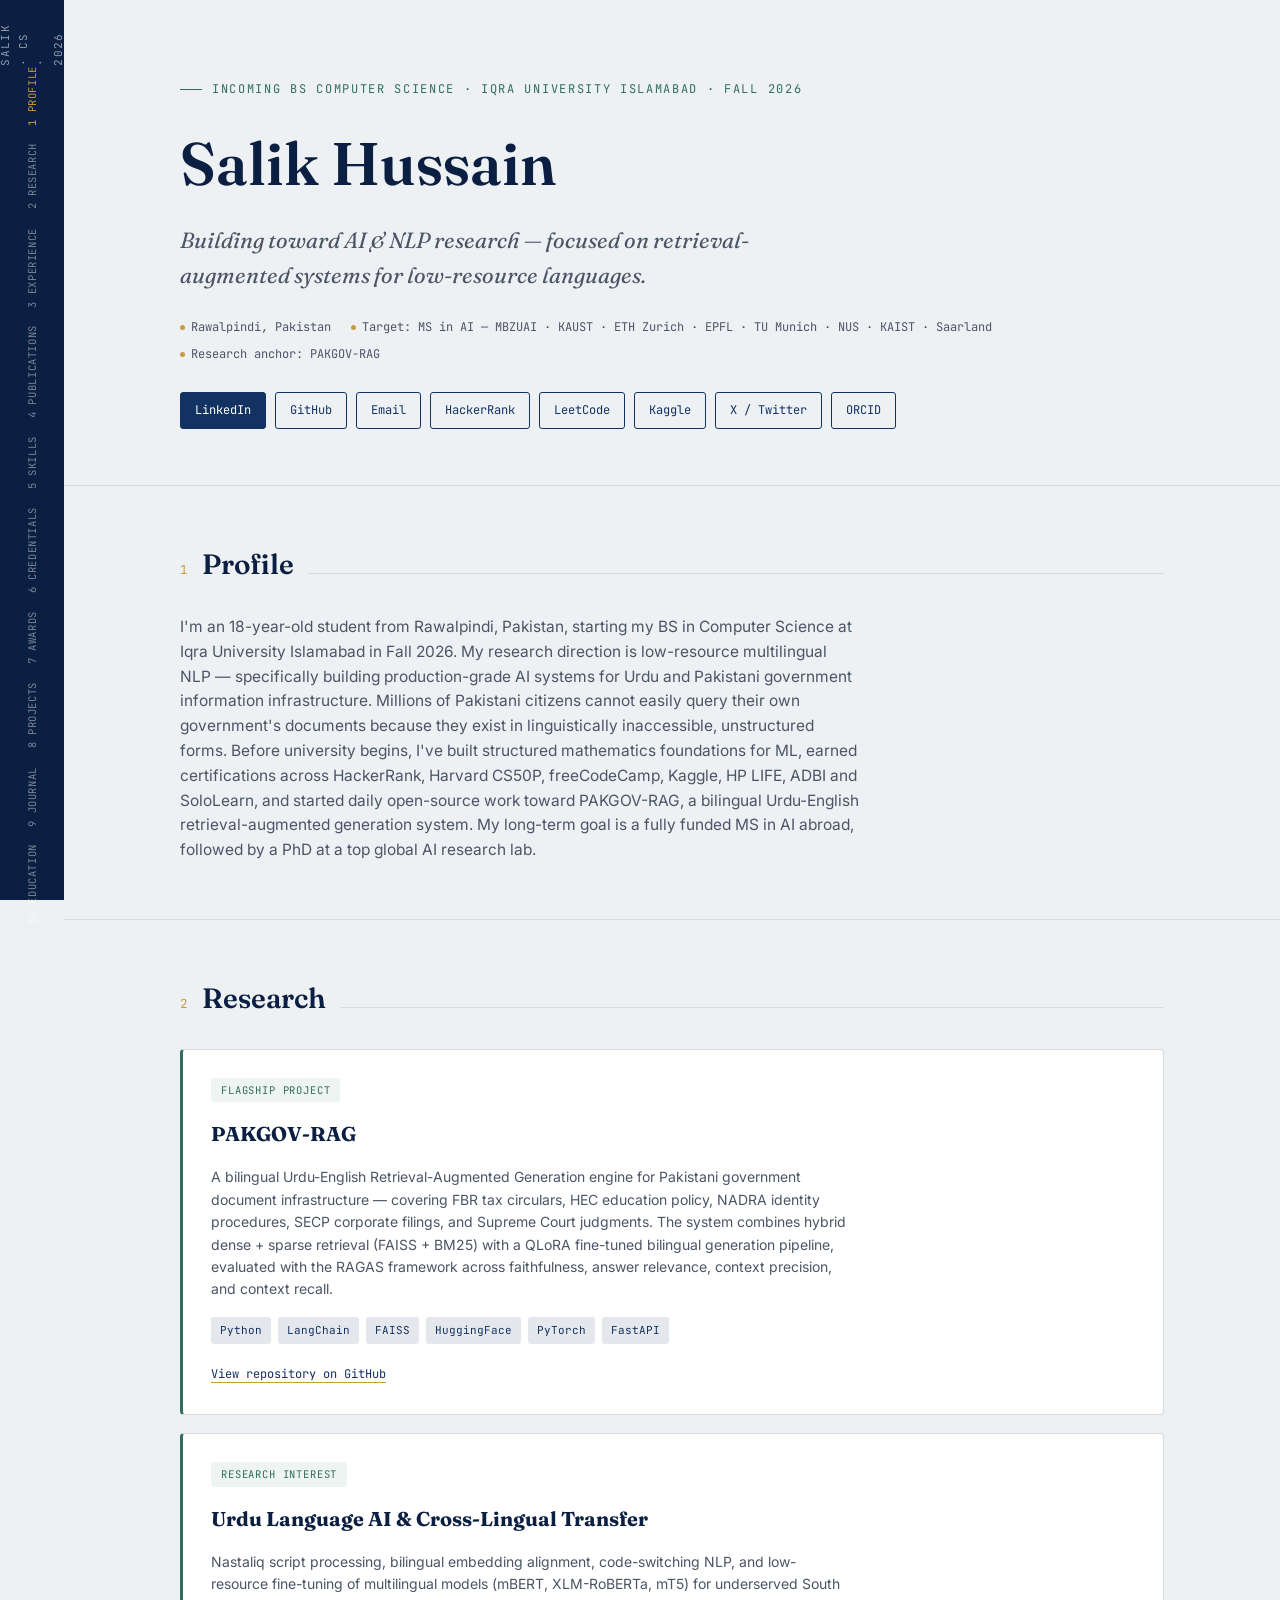
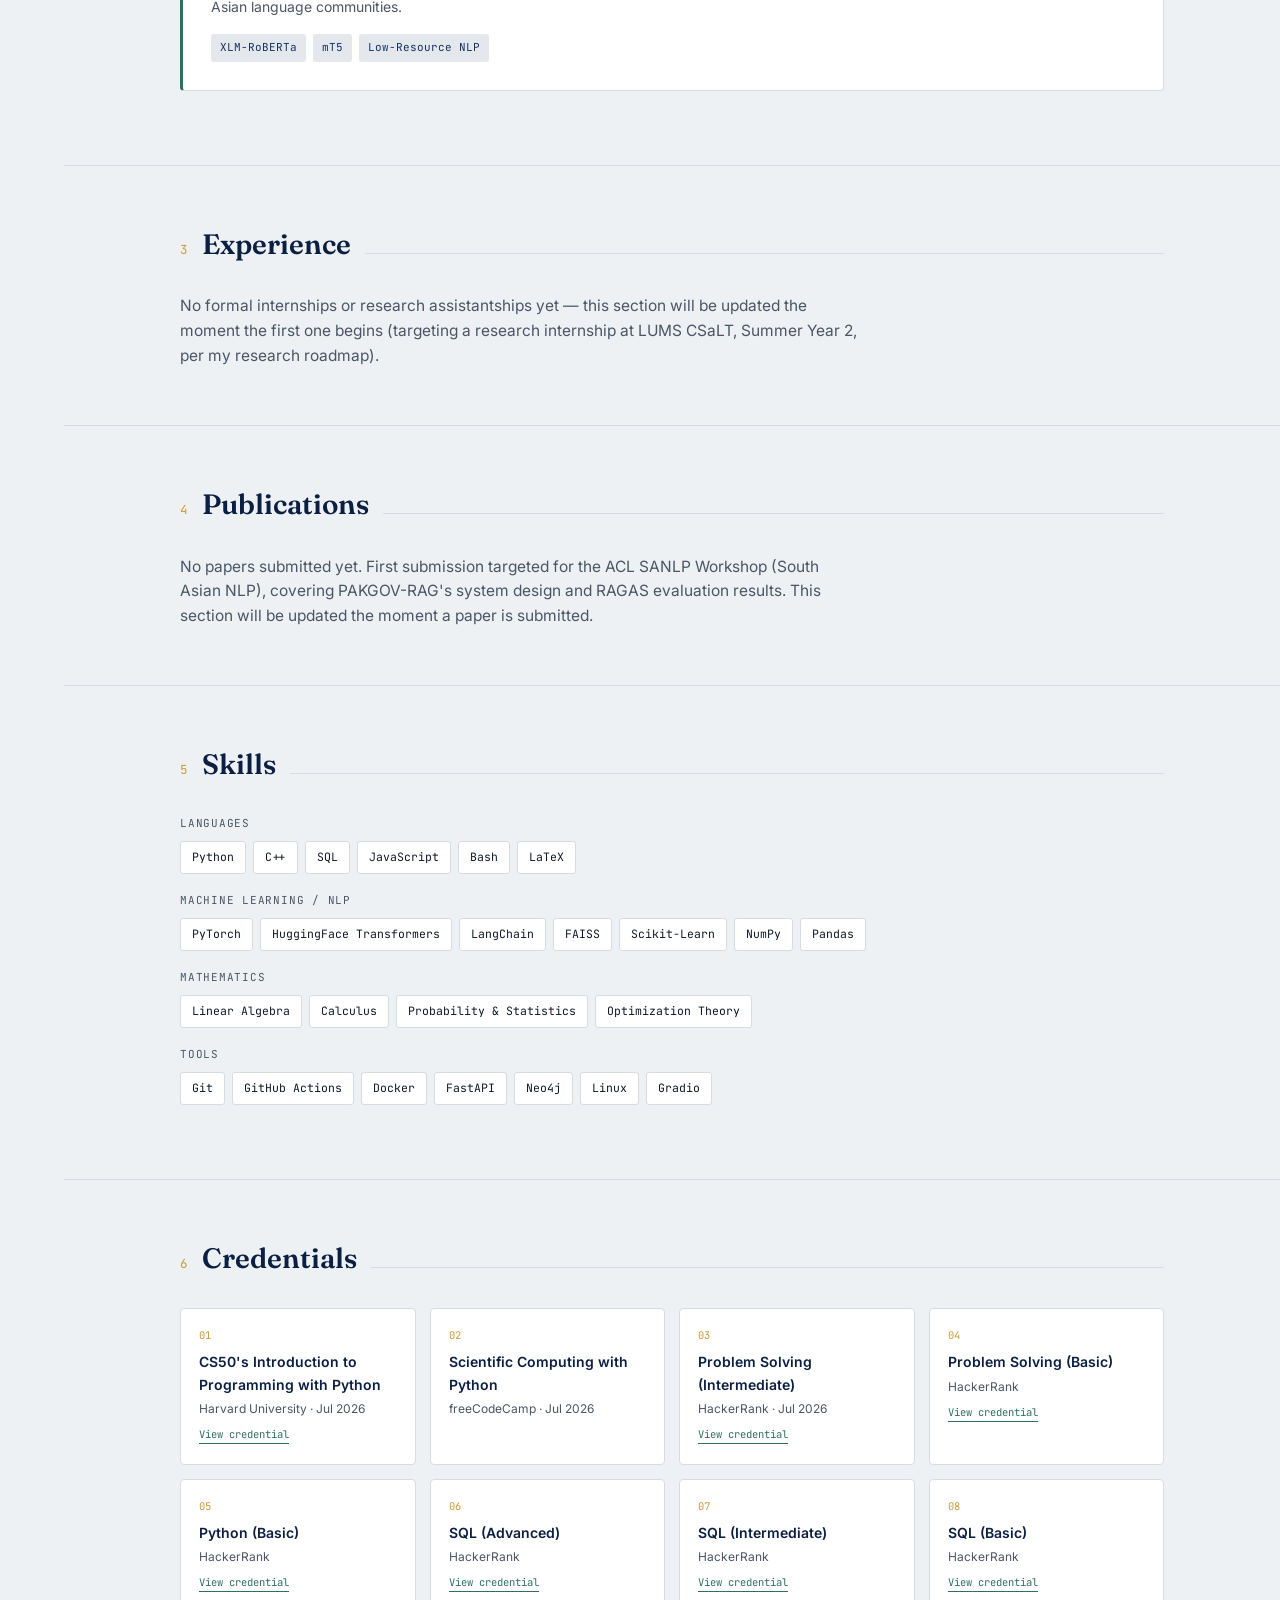
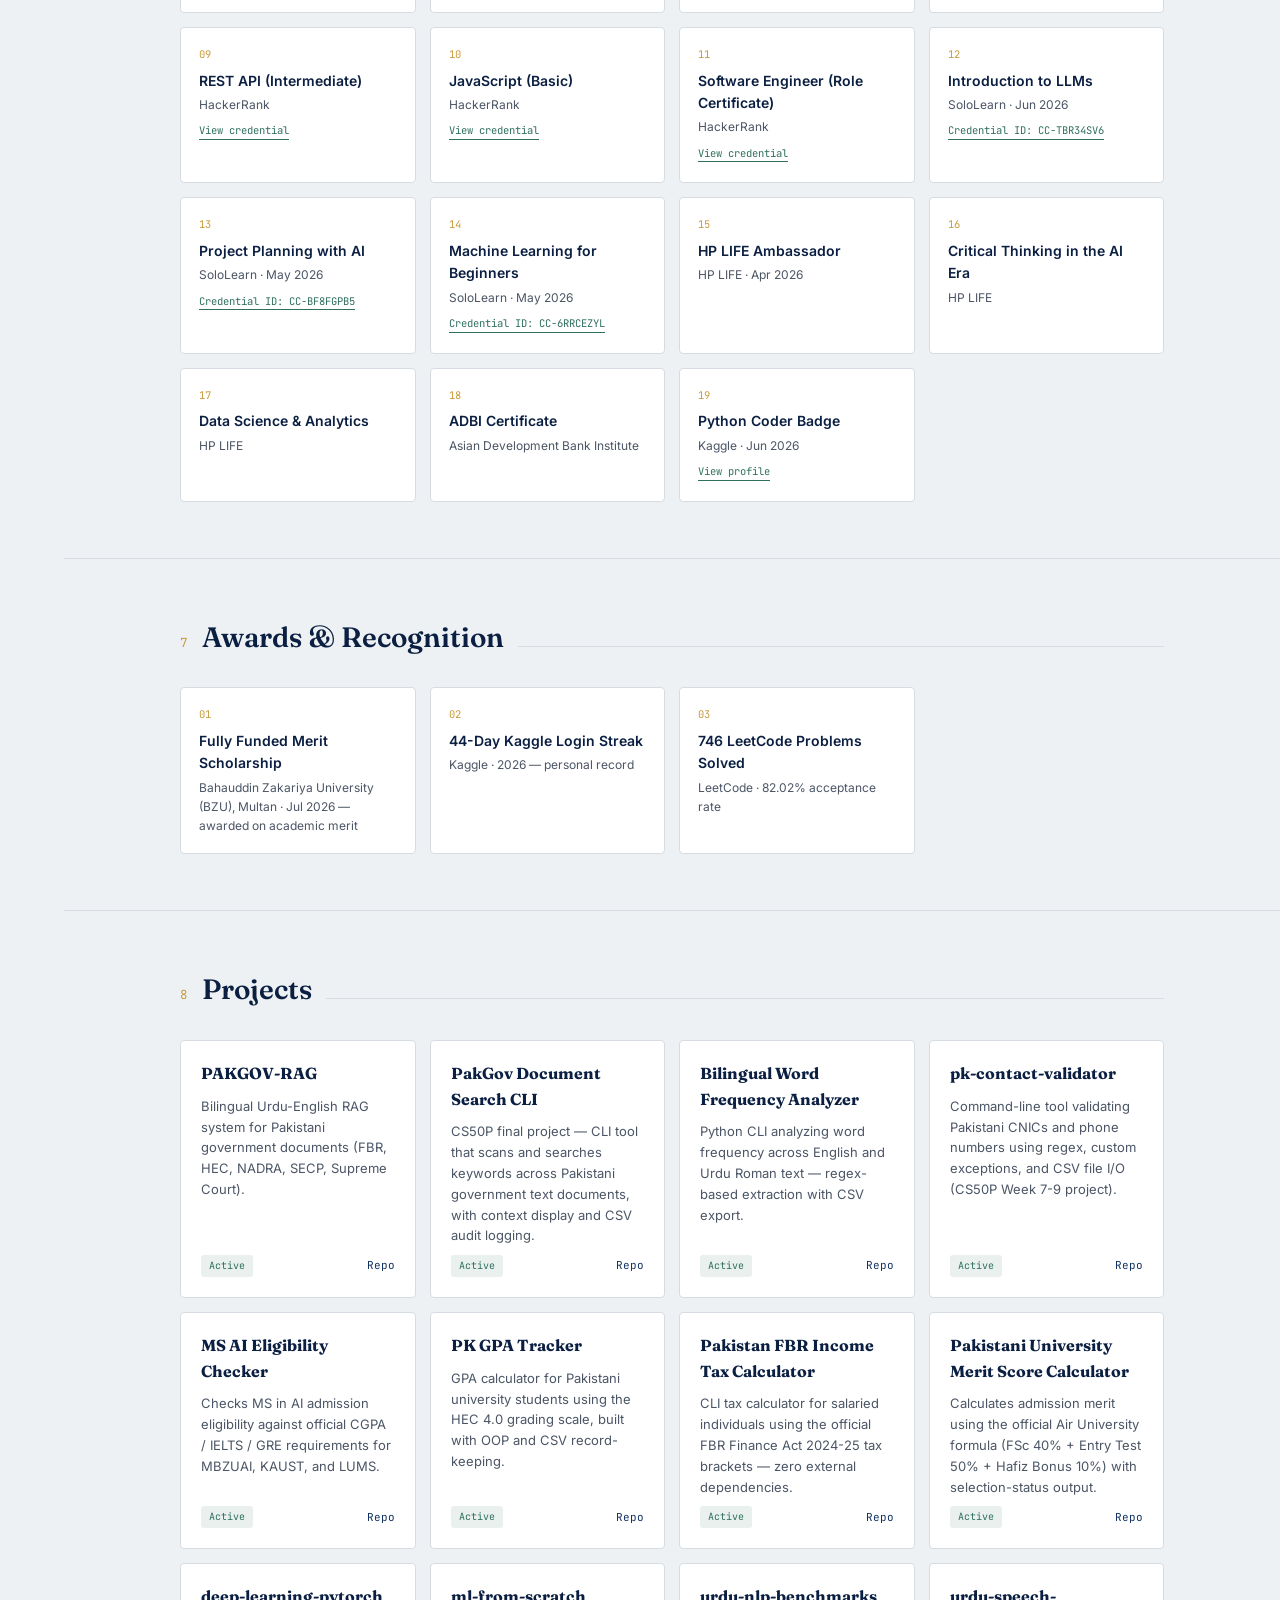
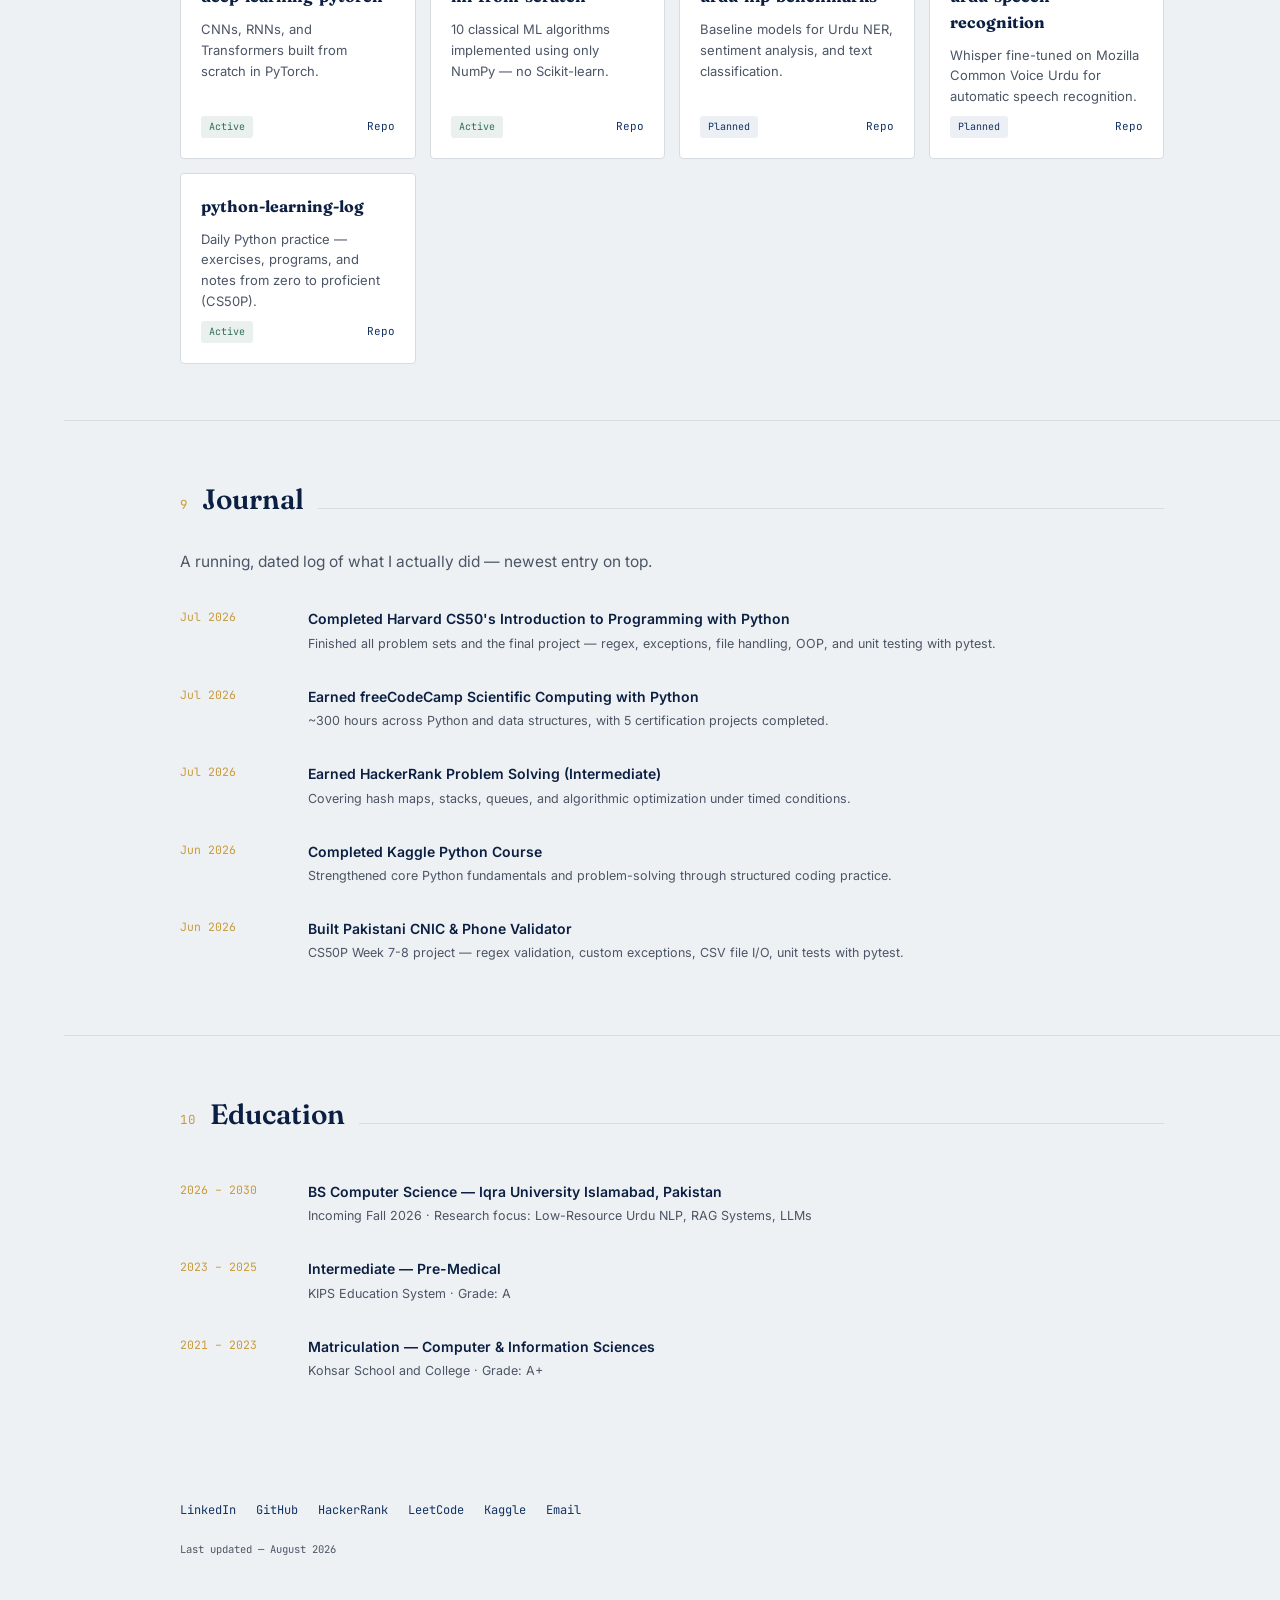
==== index.html @ bc7f1766 "Update university details and add new credentials" ====
<!DOCTYPE html>
<html lang="en">
<head>
<meta charset="UTF-8">
<meta name="google-site-verification" content="eWlesdTKurRL4gQyiMh5GzEnBuS0HP3QyugS0WUbDM8" />
<meta name="viewport" content="width=device-width, initial-scale=1.0">
<title>Salik Hussain | AI / NLP Research Profile</title>
<meta name="description" content="Salik Hussain — incoming BS Computer Science student,
Iqra University Islamabad. Research: bilingual Urdu-English retrieval-augmented
generation for Pakistani government documents. Target: MS in AI abroad.">
<link rel="preconnect" href="https://fonts.googleapis.com">
<link rel="preconnect" href="https://fonts.gstatic.com" crossorigin>
<link href="https://fonts.googleapis.com/css2?family=Fraunces:opsz,wght@9..144,400;9..144,600;9..144,
700&family=Inter:wght@400;500;600;700&family=JetBrains+Mono:wght@400;500;600&display=swap" rel="stylesheet">
<style>
:root{
 --paper:#EEF1F4; --paper2:#E4E8EC; --card:#FFFFFF;
 --ink:#101828; --ink2:#4B5565; --navy:#123262; --navyd:#0B1F42;
 --gold:#C89B3C; --teal:#2F6F5E; --line:#D6DCE2;
 --display:'Fraunces',Georgia,serif; --body:'Inter',sans-serif; --mono:'JetBrains Mono',monospace;
}
*{box-sizing:border-box;margin:0;padding:0;}
html{scroll-behavior:smooth;}
body{background:var(--paper);color:var(--ink);font-family:var(--body);line-height:1.6;}
a{color:inherit;text-decoration:none;}
.wrap{max-width:1040px;margin:0 auto;padding:0 28px;}
.index-rail{position:fixed;top:0;left:0;height:100vh;width:64px;background:var(--navyd);
 display:flex;flex-direction:column;align-items:center;padding:24px 0;z-index:50;}
.index-rail .doc-id{writing-mode:vertical-rl;transform:rotate(180deg);font-family:var(--mono);
 font-size:11px;letter-spacing:.12em;color:rgba(255,255,255,.55);margin-bottom:auto;}
.index-rail nav{display:flex;flex-direction:column;gap:18px;}
.index-rail nav a{font-family:var(--mono);font-size:10.5px;color:rgba(255,255,255,.45);
 writing-mode:vertical-rl;transform:rotate(180deg);letter-spacing:.06em;}
.index-rail nav a:hover, .index-rail nav a.active{color:var(--gold);}
@media (max-width:820px){.index-rail{display:none;}}
.page{margin-left:64px;}
@media (max-width:820px){.page{margin-left:0;}}
.hero{padding:80px 0 56px;border-bottom:1px solid var(--line);}
.eyebrow{font-family:var(--mono);font-size:12px;letter-spacing:.14em;text-transform:uppercase;
 color:var(--teal);margin-bottom:16px;display:flex;align-items:center;gap:10px;}
.eyebrow::before{content:'';width:22px;height:1px;background:var(--teal);}
.hero h1{font-family:var(--display);font-weight:600;font-size:clamp(36px,6vw,60px);color:var(--navyd);}
.hero .role{font-family:var(--display);font-style:italic;font-size:clamp(17px,2.2vw,22px);
 color:var(--ink2);margin-top:12px;max-width:640px;}
.meta-row{display:flex;flex-wrap:wrap;gap:8px 20px;margin-top:24px;font-family:var(--mono);
 font-size:12px;color:var(--ink2);}
.meta-row span{display:flex;align-items:center;gap:6px;}
.meta-row .dot{width:5px;height:5px;border-radius:50%;background:var(--gold);}
.link-row{display:flex;flex-wrap:wrap;gap:9px;margin-top:28px;}
.link-row a{font-family:var(--mono);font-size:12px;padding:8px 14px;border:1px solid var(--navy);
 border-radius:3px;color:var(--navy);}
.link-row a:hover{background:var(--navy);color:#fff;}
.link-row a.solid{background:var(--navy);color:#fff;}
section.block{padding:56px 0;border-bottom:1px solid var(--line);}
.head-row{display:flex;align-items:baseline;gap:14px;margin-bottom:28px;}
.head-row .num{font-family:var(--mono);font-size:12.5px;color:var(--gold);}
.head-row h2{font-family:var(--display);font-weight:600;font-size:clamp(22px,3vw,28px);color:var(--navyd);}
.head-row .rule{flex:1;height:1px;background:var(--line);}
.lede{max-width:680px;color:var(--ink2);font-size:15.5px;}
.research-card{background:var(--card);border:1px solid var(--line);border-left:3px solid var(--teal);
 border-radius:4px;padding:28px;display:grid;gap:16px;margin-bottom:18px;}
.research-card .tag{font-family:var(--mono);font-size:10.5px;letter-spacing:.08em;text-transform:uppercase;
 color:var(--teal);background:rgba(47,111,94,.08);padding:4px 10px;border-radius:3px;width:fit-content;}
.research-card h3{font-family:var(--display);font-size:20px;color:var(--navyd);}
.research-card p{color:var(--ink2);font-size:14px;max-width:640px;}
.research-card .stack{display:flex;flex-wrap:wrap;gap:7px;}
.research-card .stack span{font-family:var(--mono);font-size:11px;color:var(--navy);
 background:var(--paper2);padding:5px 9px;border-radius:3px;}
.research-card .links a{font-family:var(--mono);font-size:12px;color:var(--navy);border-bottom:1px solid var(--gold);}
.grid{display:grid;grid-template-columns:repeat(auto-fill,minmax(210px,1fr));gap:14px;}
.cred-card{background:var(--card);border:1px solid var(--line);border-radius:4px;padding:18px;}
.cred-card:hover{border-color:var(--gold);}
.cred-card .idx{font-family:var(--mono);font-size:10.5px;color:var(--gold);}
.cred-card h4{font-weight:600;font-size:14px;margin:7px 0 3px;color:var(--navyd);}
.cred-card .issuer{font-size:12px;color:var(--ink2);}
.cred-card a.verify{display:inline-block;margin-top:8px;font-family:var(--mono);font-size:10.5px;
 color:var(--teal);border-bottom:1px solid var(--teal);}
.skill-pill-group{margin-bottom:18px;}
.skill-pill-group .label{font-family:var(--mono);font-size:11px;color:var(--ink2);text-transform:uppercase;
 letter-spacing:.07em;margin-bottom:9px;}
.pills{display:flex;flex-wrap:wrap;gap:7px;}
.pills span{font-family:var(--mono);font-size:11.5px;background:var(--card);border:1px solid var(--line);
 padding:6px 11px;border-radius:3px;}
.proj-card{background:var(--card);border:1px solid var(--line);border-radius:4px;padding:20px;
 display:flex;flex-direction:column;gap:9px;}
.proj-card h4{font-family:var(--display);font-size:16px;color:var(--navyd);}
.proj-card p{font-size:13px;color:var(--ink2);flex:1;}
.proj-card .foot{display:flex;justify-content:space-between;align-items:center;}
.proj-card .status{font-family:var(--mono);font-size:10px;padding:3px 8px;border-radius:3px;}
.status.active{background:rgba(47,111,94,.1);color:var(--teal);}
.status.progress{background:rgba(200,155,60,.15);color:#8a6a1f;}
.status.planned{background:rgba(18,50,98,.08);color:var(--navy);}
.proj-card a.repo{font-family:var(--mono);font-size:11px;color:var(--navy);border-bottom:1px solid var(--
gold);}
.tl-item{display:grid;grid-template-columns:110px 1fr;gap:18px;padding:16px 0;border-top:1px solid var(--
line);}
.tl-item:first-child{border-top:none;}
.tl-item .when{font-family:var(--mono);font-size:11.5px;color:var(--gold);}
.tl-item h4{font-size:14px;font-weight:600;color:var(--navyd);}
.tl-item p{font-size:12.5px;color:var(--ink2);margin-top:3px;}
footer{padding:48px 0 72px;}
.foot-links{display:flex;flex-wrap:wrap;gap:20px;margin-bottom:20px;}
.foot-links a{font-family:var(--mono);font-size:12px;color:var(--navy);border-bottom:1px solid transparent;}
.foot-links a:hover{border-color:var(--gold);}
.fine{font-family:var(--mono);font-size:10.5px;color:var(--ink2);}
@media (max-width:600px){.wrap{padding:0 18px;}.research-card{padding:20px;}}
</style>
</head>
<body>
<div class="index-rail">
 <div class="doc-id">SALIK · CS · 2026</div>
 <nav>
 <a href="#profile">1 PROFILE</a>
 <a href="#research">2 RESEARCH</a>
 <a href="#experience">3 EXPERIENCE</a>
 <a href="#publications">4 PUBLICATIONS</a>
 <a href="#skills">5 SKILLS</a>
 <a href="#credentials">6 CREDENTIALS</a>
 <a href="#awards">7 AWARDS</a>
 <a href="#projects">8 PROJECTS</a>
 <a href="#journal">9 JOURNAL</a>
 <a href="#education">10 EDUCATION</a>
 </nav>
</div>
<div class="page">
<header class="hero">
 <div class="wrap">
 <div class="eyebrow">Incoming BS Computer Science · Iqra University Islamabad · Fall 2026</div>
 <h1>Salik Hussain</h1>
 <p class="role">Building toward AI &amp; NLP research — focused on retrieval-augmented systems for low-resource languages.</p>
 <div class="meta-row">
 <span><span class="dot"></span>Rawalpindi, Pakistan</span>
 <span><span class="dot"></span>Target: MS in AI — MBZUAI · KAUST · ETH Zurich · EPFL · TU Munich · NUS · KAIST · Saarland</span>
 <span><span class="dot"></span>Research anchor: PAKGOV-RAG</span>
 </div>
 <div class="link-row">
 <a class="solid" href="https://www.linkedin.com/in/salik-hussain-7822a1388/" target="_blank" rel="noopener">LinkedIn</a>
 <a href="https://github.com/salikhussain71-code" target="_blank" rel="noopener">GitHub</a>
 <a href="mailto:salikhussain71@gmail.com">Email</a>
 <a href="https://www.hackerrank.com/profile/salikhussain71" target="_blank" rel="noopener">HackerRank</a>
 <a href="https://leetcode.com/u/salikhussain71/" target="_blank" rel="noopener">LeetCode</a>
 <a href="https://www.kaggle.com/salikhussain" target="_blank" rel="noopener">Kaggle</a>
 <a href="https://x.com/salikhussain71" target="_blank" rel="noopener">X / Twitter</a>
 <a href="https://orcid.org/0009-0002-2163-1728" target="_blank" rel="noopener">ORCID</a>
 </div>
 </div>
</header>

<section class="block" id="profile">
 <div class="wrap">
 <div class="head-row"><span class="num">1</span><h2>Profile</h2><div class="rule"></div></div>
 <p class="lede">I'm an 18-year-old student from Rawalpindi, Pakistan, starting my BS in Computer Science at Iqra University Islamabad in Fall 2026. My research direction is low-resource multilingual NLP — specifically building production-grade AI systems for Urdu and Pakistani government information infrastructure. Millions of Pakistani citizens cannot easily query their own government's documents because they exist in linguistically inaccessible, unstructured forms. Before university begins, I've built structured mathematics foundations for ML, earned certifications across HackerRank, Harvard CS50P, freeCodeCamp, Kaggle, HP LIFE, ADBI and SoloLearn, and started daily open-source work toward PAKGOV-RAG, a bilingual Urdu-English retrieval-augmented generation system. My long-term goal is a fully funded MS in AI abroad, followed by a PhD at a top global AI research lab.</p>
 </div>
</section>

<section class="block" id="research">
 <div class="wrap">
 <div class="head-row"><span class="num">2</span><h2>Research</h2><div class="rule"></div></div>
 <div class="research-card">
 <span class="tag">Flagship Project</span>
 <h3>PAKGOV-RAG</h3>
 <p>A bilingual Urdu-English Retrieval-Augmented Generation engine for Pakistani government document infrastructure — covering FBR tax circulars, HEC education policy, NADRA identity procedures, SECP corporate filings, and Supreme Court judgments. The system combines hybrid dense + sparse retrieval (FAISS + BM25) with a QLoRA fine-tuned bilingual generation pipeline, evaluated with the RAGAS framework across faithfulness, answer relevance, context precision, and context recall.</p>
 <div class="stack"><span>Python</span><span>LangChain</span><span>FAISS</span><span>HuggingFace</span><span>PyTorch</span><span>FastAPI</span></div>
 <div class="links"><a href="https://github.com/salikhussain71-code/pakgov-rag" target="_blank" rel="noopener">View repository on GitHub</a></div>
 </div>
 <div class="research-card">
 <span class="tag">Research Interest</span>
 <h3>Urdu Language AI &amp; Cross-Lingual Transfer</h3>
 <p>Nastaliq script processing, bilingual embedding alignment, code-switching NLP, and low-resource fine-tuning of multilingual models (mBERT, XLM-RoBERTa, mT5) for underserved South Asian language communities.</p>
 <div class="stack"><span>XLM-RoBERTa</span><span>mT5</span><span>Low-Resource NLP</span></div>
 </div>
 </div>
</section>

<section class="block" id="experience">
 <div class="wrap">
 <div class="head-row"><span class="num">3</span><h2>Experience</h2><div class="rule"></div></div>
 <p class="lede">No formal internships or research assistantships yet — this section will be updated the moment the first one begins (targeting a research internship at LUMS CSaLT, Summer Year 2, per my research roadmap).</p>
 </div>
</section>

<section class="block" id="publications">
 <div class="wrap">
 <div class="head-row"><span class="num">4</span><h2>Publications</h2><div class="rule"></div></div>
 <p class="lede">No papers submitted yet. First submission targeted for the ACL SANLP Workshop (South Asian NLP), covering PAKGOV-RAG's system design and RAGAS evaluation results. This section will be updated the moment a paper is submitted.</p>
 </div>
</section>

<section class="block" id="skills">
 <div class="wrap">
 <div class="head-row"><span class="num">5</span><h2>Skills</h2><div class="rule"></div></div>
 <div class="skill-pill-group"><div class="label">Languages</div>
 <div class="pills"><span>Python</span><span>C++</span><span>SQL</span><span>JavaScript</span><span>Bash</span><span>LaTeX</span></div></div>
 <div class="skill-pill-group"><div class="label">Machine Learning / NLP</div>
 <div class="pills"><span>PyTorch</span><span>HuggingFace Transformers</span><span>LangChain</span><span>FAISS</span><span>Scikit-Learn</span><span>NumPy</span><span>Pandas</span></div></div>
 <div class="skill-pill-group"><div class="label">Mathematics</div>
 <div class="pills"><span>Linear Algebra</span><span>Calculus</span><span>Probability &amp; Statistics</span><span>Optimization Theory</span></div></div>
 <div class="skill-pill-group"><div class="label">Tools</div>
 <div class="pills"><span>Git</span><span>GitHub Actions</span><span>Docker</span><span>FastAPI</span><span>Neo4j</span><span>Linux</span><span>Gradio</span></div></div>
 </div>
</section>

<section class="block" id="credentials">
 <div class="wrap">
 <div class="head-row"><span class="num">6</span><h2>Credentials</h2><div class="rule"></div></div>
 <div class="grid">
 <div class="cred-card">
 <div class="idx">01</div>
 <h4>CS50's Introduction to Programming with Python</h4>
 <div class="issuer">Harvard University · Jul 2026</div>
 <a class="verify" href="https://cs50.harvard.edu/certificates/ec4d3f24-6d4b-4cba-bc09-7cfae8bf778a" target="_blank" rel="noopener">View credential</a>
 </div>
 <div class="cred-card">
 <div class="idx">02</div>
 <h4>Scientific Computing with Python</h4>
 <div class="issuer">freeCodeCamp · Jul 2026</div>
 </div>
 <div class="cred-card">
 <div class="idx">03</div>
 <h4>Problem Solving (Intermediate)</h4>
 <div class="issuer">HackerRank · Jul 2026</div>
 <a class="verify" href="https://www.hackerrank.com/certificates/4cd35bd7e556" target="_blank" rel="noopener">View credential</a>
 </div>
 <div class="cred-card">
 <div class="idx">04</div>
 <h4>Problem Solving (Basic)</h4>
 <div class="issuer">HackerRank</div>
 <a class="verify" href="https://www.hackerrank.com/certificates/5b5ccf0b4211" target="_blank" rel="noopener">View credential</a>
 </div>
 <div class="cred-card">
 <div class="idx">05</div>
 <h4>Python (Basic)</h4>
 <div class="issuer">HackerRank</div>
 <a class="verify" href="https://www.hackerrank.com/certificates/ac3fe144a4cd" target="_blank" rel="noopener">View credential</a>
 </div>
 <div class="cred-card">
 <div class="idx">06</div>
 <h4>SQL (Advanced)</h4>
 <div class="issuer">HackerRank</div>
 <a class="verify" href="https://www.hackerrank.com/certificates/c3f0e29b7368" target="_blank" rel="noopener">View credential</a>
 </div>
 <div class="cred-card">
 <div class="idx">07</div>
 <h4>SQL (Intermediate)</h4>
 <div class="issuer">HackerRank</div>
 <a class="verify" href="https://www.hackerrank.com/certificates/eceac0ebd444" target="_blank" rel="noopener">View credential</a>
 </div>
 <div class="cred-card">
 <div class="idx">08</div>
 <h4>SQL (Basic)</h4>
 <div class="issuer">HackerRank</div>
 <a class="verify" href="https://www.hackerrank.com/certificates/3cc6cdfa1e81" target="_blank" rel="noopener">View credential</a>
 </div>
 <div class="cred-card">
 <div class="idx">09</div>
 <h4>REST API (Intermediate)</h4>
 <div class="issuer">HackerRank</div>
 <a class="verify" href="https://www.hackerrank.com/certificates/16bc1e22871d" target="_blank" rel="noopener">View credential</a>
 </div>
 <div class="cred-card">
 <div class="idx">10</div>
 <h4>JavaScript (Basic)</h4>
 <div class="issuer">HackerRank</div>
 <a class="verify" href="https://www.hackerrank.com/certificates/cacb7f1ae804" target="_blank" rel="noopener">View credential</a>
 </div>
 <div class="cred-card">
 <div class="idx">11</div>
 <h4>Software Engineer (Role Certificate)</h4>
 <div class="issuer">HackerRank</div>
 <a class="verify" href="https://www.hackerrank.com/certificates/a4b2b72f8247" target="_blank" rel="noopener">View credential</a>
 </div>
 <div class="cred-card">
 <div class="idx">12</div>
 <h4>Introduction to LLMs</h4>
 <div class="issuer">SoloLearn · Jun 2026</div>
 <a class="verify" href="#" target="_blank" rel="noopener">Credential ID: CC-TBR34SV6</a>
 </div>
 <div class="cred-card">
 <div class="idx">13</div>
 <h4>Project Planning with AI</h4>
 <div class="issuer">SoloLearn · May 2026</div>
 <a class="verify" href="#" target="_blank" rel="noopener">Credential ID: CC-BF8FGPB5</a>
 </div>
 <div class="cred-card">
 <div class="idx">14</div>
 <h4>Machine Learning for Beginners</h4>
 <div class="issuer">SoloLearn · May 2026</div>
 <a class="verify" href="#" target="_blank" rel="noopener">Credential ID: CC-6RRCEZYL</a>
 </div>
 <div class="cred-card">
 <div class="idx">15</div>
 <h4>HP LIFE Ambassador</h4>
 <div class="issuer">HP LIFE · Apr 2026</div>
 </div>
 <div class="cred-card">
 <div class="idx">16</div>
 <h4>Critical Thinking in the AI Era</h4>
 <div class="issuer">HP LIFE</div>
 </div>
 <div class="cred-card">
 <div class="idx">17</div>
 <h4>Data Science &amp; Analytics</h4>
 <div class="issuer">HP LIFE</div>
 </div>
 <div class="cred-card">
 <div class="idx">18</div>
 <h4>ADBI Certificate</h4>
 <div class="issuer">Asian Development Bank Institute</div>
 </div>
 <div class="cred-card">
 <div class="idx">19</div>
 <h4>Python Coder Badge</h4>
 <div class="issuer">Kaggle · Jun 2026</div>
 <a class="verify" href="https://www.kaggle.com/salikhussain" target="_blank" rel="noopener">View profile</a>
 </div>
 </div>
 </div>
</section>

<section class="block" id="awards">
 <div class="wrap">
 <div class="head-row"><span class="num">7</span><h2>Awards &amp; Recognition</h2><div class="rule"></div></div>
 <div class="grid">
 <div class="cred-card">
 <div class="idx">01</div>
 <h4>Fully Funded Merit Scholarship</h4>
 <div class="issuer">Bahauddin Zakariya University (BZU), Multan · Jul 2026 — awarded on academic merit</div>
 </div>
 <div class="cred-card">
 <div class="idx">02</div>
 <h4>44-Day Kaggle Login Streak</h4>
 <div class="issuer">Kaggle · 2026 — personal record</div>
 </div>
 <div class="cred-card">
 <div class="idx">03</div>
 <h4>746 LeetCode Problems Solved</h4>
 <div class="issuer">LeetCode · 82.02% acceptance rate</div>
 </div>
 </div>
 </div>
</section>

<section class="block" id="projects">
 <div class="wrap">
 <div class="head-row"><span class="num">8</span><h2>Projects</h2><div class="rule"></div></div>
 <div class="grid">
 <div class="proj-card">
 <h4>PAKGOV-RAG</h4>
 <p>Bilingual Urdu-English RAG system for Pakistani government documents (FBR, HEC, NADRA, SECP, Supreme Court).</p>
 <div class="foot"><span class="status active">Active</span>
 <a class="repo" href="https://github.com/salikhussain71-code/pakgov-rag" target="_blank" rel="noopener">Repo</a></div>
 </div>
 <div class="proj-card">
 <h4>PakGov Document Search CLI</h4>
 <p>CS50P final project — CLI tool that scans and searches keywords across Pakistani government text documents, with context display and CSV audit logging.</p>
 <div class="foot"><span class="status active">Active</span>
 <a class="repo" href="https://github.com/salikhussain71-code/Pakgov-search-cli" target="_blank" rel="noopener">Repo</a></div>
 </div>
 <div class="proj-card">
 <h4>Bilingual Word Frequency Analyzer</h4>
 <p>Python CLI analyzing word frequency across English and Urdu Roman text — regex-based extraction with CSV export.</p>
 <div class="foot"><span class="status active">Active</span>
 <a class="repo" href="https://github.com/salikhussain71-code/urdu-en-word-analyzer" target="_blank" rel="noopener">Repo</a></div>
 </div>
 <div class="proj-card">
 <h4>pk-contact-validator</h4>
 <p>Command-line tool validating Pakistani CNICs and phone numbers using regex, custom exceptions, and CSV file I/O (CS50P Week 7-9 project).</p>
 <div class="foot"><span class="status active">Active</span>
 <a class="repo" href="https://github.com/salikhussain71-code/pk-contact-validator" target="_blank" rel="noopener">Repo</a></div>
 </div>
 <div class="proj-card">
 <h4>MS AI Eligibility Checker</h4>
 <p>Checks MS in AI admission eligibility against official CGPA / IELTS / GRE requirements for MBZUAI, KAUST, and LUMS.</p>
 <div class="foot"><span class="status active">Active</span>
 <a class="repo" href="https://github.com/salikhussain71-code/Ms-Ai-eligibility-checker" target="_blank" rel="noopener">Repo</a></div>
 </div>
 <div class="proj-card">
 <h4>PK GPA Tracker</h4>
 <p>GPA calculator for Pakistani university students using the HEC 4.0 grading scale, built with OOP and CSV record-keeping.</p>
 <div class="foot"><span class="status active">Active</span>
 <a class="repo" href="https://github.com/salikhussain71-code/pk-gpa-tracker" target="_blank" rel="noopener">Repo</a></div>
 </div>
 <div class="proj-card">
 <h4>Pakistan FBR Income Tax Calculator</h4>
 <p>CLI tax calculator for salaried individuals using the official FBR Finance Act 2024-25 tax brackets — zero external dependencies.</p>
 <div class="foot"><span class="status active">Active</span>
 <a class="repo" href="https://github.com/salikhussain71-code/pk-tax-calculator" target="_blank" rel="noopener">Repo</a></div>
 </div>
 <div class="proj-card">
 <h4>Pakistani University Merit Score Calculator</h4>
 <p>Calculates admission merit using the official Air University formula (FSc 40% + Entry Test 50% + Hafiz Bonus 10%) with selection-status output.</p>
 <div class="foot"><span class="status active">Active</span>
 <a class="repo" href="https://github.com/salikhussain71-code/Pk-merit-calculator" target="_blank" rel="noopener">Repo</a></div>
 </div>
 <div class="proj-card">
 <h4>deep-learning-pytorch</h4>
 <p>CNNs, RNNs, and Transformers built from scratch in PyTorch.</p>
 <div class="foot"><span class="status active">Active</span>
 <a class="repo" href="https://github.com/salikhussain71-code" target="_blank" rel="noopener">Repo</a></div>
 </div>
 <div class="proj-card">
 <h4>ml-from-scratch</h4>
 <p>10 classical ML algorithms implemented using only NumPy — no Scikit-learn.</p>
 <div class="foot"><span class="status active">Active</span>
 <a class="repo" href="https://github.com/salikhussain71-code" target="_blank" rel="noopener">Repo</a></div>
 </div>
 <div class="proj-card">
 <h4>urdu-nlp-benchmarks</h4>
 <p>Baseline models for Urdu NER, sentiment analysis, and text classification.</p>
 <div class="foot"><span class="status planned">Planned</span>
 <a class="repo" href="https://github.com/salikhussain71-code" target="_blank" rel="noopener">Repo</a></div>
 </div>
 <div class="proj-card">
 <h4>urdu-speech-recognition</h4>
 <p>Whisper fine-tuned on Mozilla Common Voice Urdu for automatic speech recognition.</p>
 <div class="foot"><span class="status planned">Planned</span>
 <a class="repo" href="https://github.com/salikhussain71-code" target="_blank" rel="noopener">Repo</a></div>
 </div>
 <div class="proj-card">
 <h4>python-learning-log</h4>
 <p>Daily Python practice — exercises, programs, and notes from zero to proficient (CS50P).</p>
 <div class="foot"><span class="status active">Active</span>
 <a class="repo" href="https://github.com/salikhussain71-code" target="_blank" rel="noopener">Repo</a></div>
 </div>
 </div>
 </div>
</section>

<section class="block" id="journal">
 <div class="wrap">
 <div class="head-row"><span class="num">9</span><h2>Journal</h2><div class="rule"></div></div>
 <p class="lede" style="margin-bottom:18px;">A running, dated log of what I actually did — newest entry on top.</p>
 <div class="tl-item">
 <div class="when">Jul 2026</div>
 <div><h4>Completed Harvard CS50's Introduction to Programming with Python</h4>
 <p>Finished all problem sets and the final project — regex, exceptions, file handling, OOP, and unit testing with pytest.</p></div>
 </div>
 <div class="tl-item">
 <div class="when">Jul 2026</div>
 <div><h4>Earned freeCodeCamp Scientific Computing with Python</h4>
 <p>~300 hours across Python and data structures, with 5 certification projects completed.</p></div>
 </div>
 <div class="tl-item">
 <div class="when">Jul 2026</div>
 <div><h4>Earned HackerRank Problem Solving (Intermediate)</h4>
 <p>Covering hash maps, stacks, queues, and algorithmic optimization under timed conditions.</p></div>
 </div>
 <div class="tl-item">
 <div class="when">Jun 2026</div>
 <div><h4>Completed Kaggle Python Course</h4>
 <p>Strengthened core Python fundamentals and problem-solving through structured coding practice.</p></div>
 </div>
 <div class="tl-item">
 <div class="when">Jun 2026</div>
 <div><h4>Built Pakistani CNIC &amp; Phone Validator</h4>
 <p>CS50P Week 7-8 project — regex validation, custom exceptions, CSV file I/O, unit tests with pytest.</p></div>
 </div>
 </div>
</section>

<section class="block" id="education" style="border-bottom:none;">
 <div class="wrap">
 <div class="head-row"><span class="num">10</span><h2>Education</h2><div class="rule"></div></div>
 <div class="tl-item"><div class="when">2026 – 2030</div>
 <div><h4>BS Computer Science — Iqra University Islamabad, Pakistan</h4><p>Incoming Fall 2026 · Research focus: Low-Resource Urdu NLP, RAG Systems, LLMs</p></div></div>
 <div class="tl-item"><div class="when">2023 – 2025</div>
 <div><h4>Intermediate — Pre-Medical</h4><p>KIPS Education System · Grade: A</p></div></div>
 <div class="tl-item"><div class="when">2021 – 2023</div>
 <div><h4>Matriculation — Computer &amp; Information Sciences</h4><p>Kohsar School and College · Grade: A+</p></div></div>
 </div>
</section>

<footer>
 <div class="wrap">
 <div class="foot-links">
 <a href="https://www.linkedin.com/in/salik-hussain-7822a1388/" target="_blank" rel="noopener">LinkedIn</a>
 <a href="https://github.com/salikhussain71-code" target="_blank" rel="noopener">GitHub</a>
 <a href="https://www.hackerrank.com/profile/salikhussain71" target="_blank" rel="noopener">HackerRank</a>
 <a href="https://leetcode.com/u/salikhussain71/" target="_blank" rel="noopener">LeetCode</a>
 <a href="https://www.kaggle.com/salikhussain" target="_blank" rel="noopener">Kaggle</a>
 <a href="mailto:salikhussain71@gmail.com">Email</a>
 </div>
 <div class="fine">Last updated — August 2026</div>
 </div>
</footer>
</div>
<script>
const links = document.querySelectorAll('.index-rail nav a');
const sections = [...links].map(a => document.querySelector(a.getAttribute('href')));
window.addEventListener('scroll', () => {
 let current = sections[0];
 for (const s of sections){ if (s && window.scrollY >= s.offsetTop - 140) current = s; }
 links.forEach(a => a.classList.toggle('active', a.getAttribute('href') === '#' + current.id));
}, { passive:true });
</script>
</body>
</html>
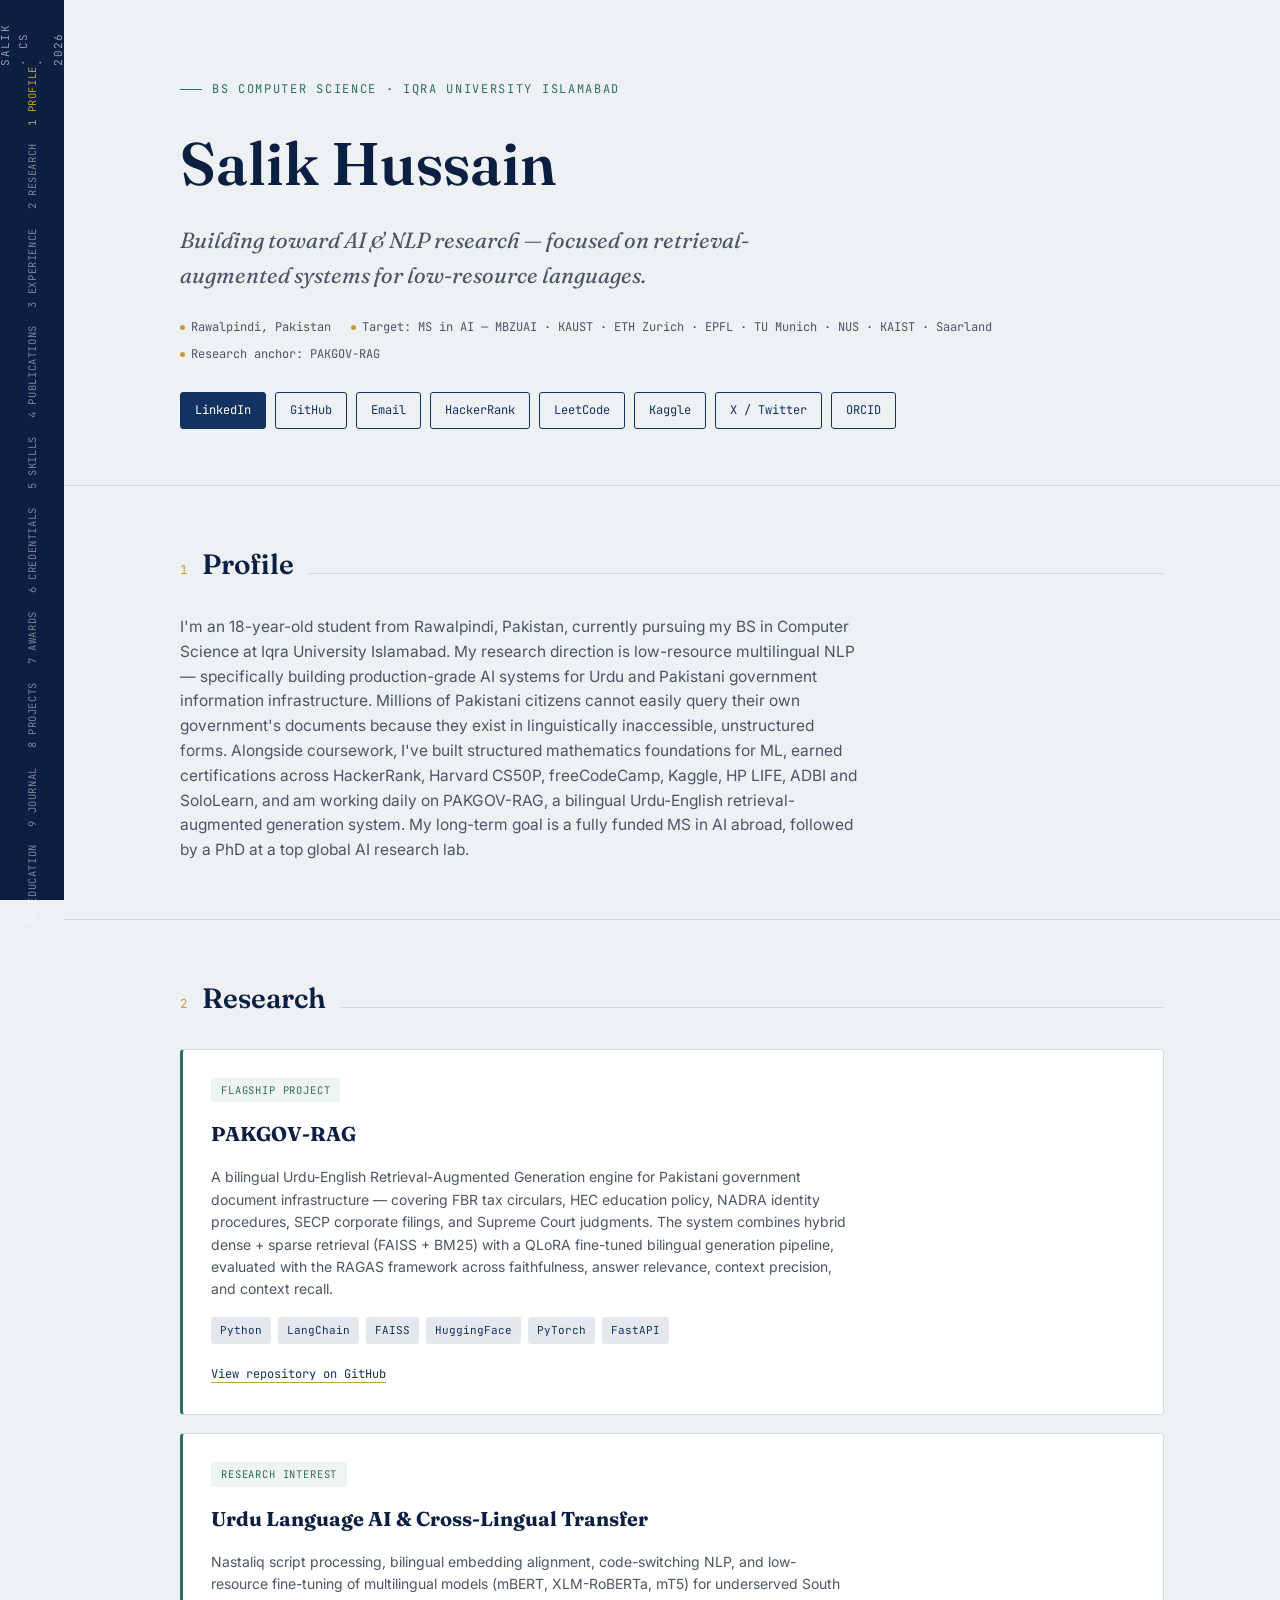
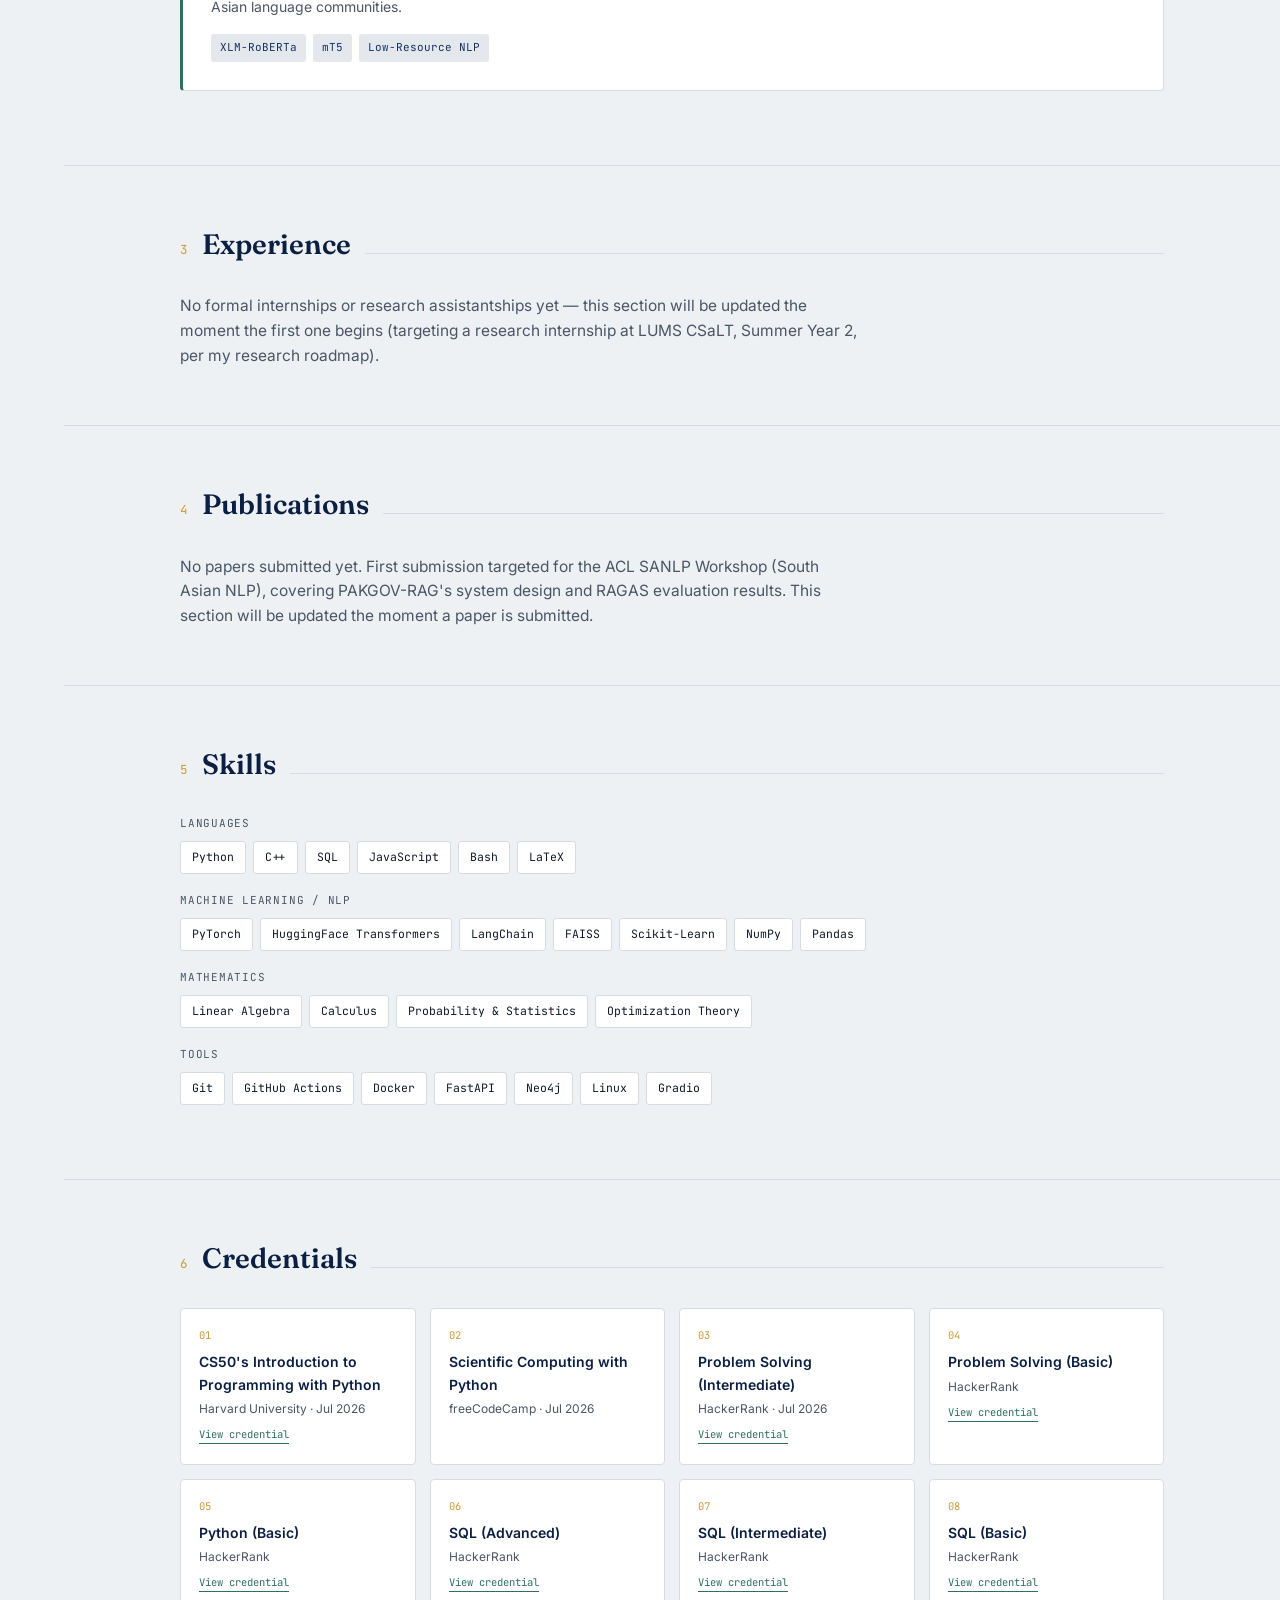
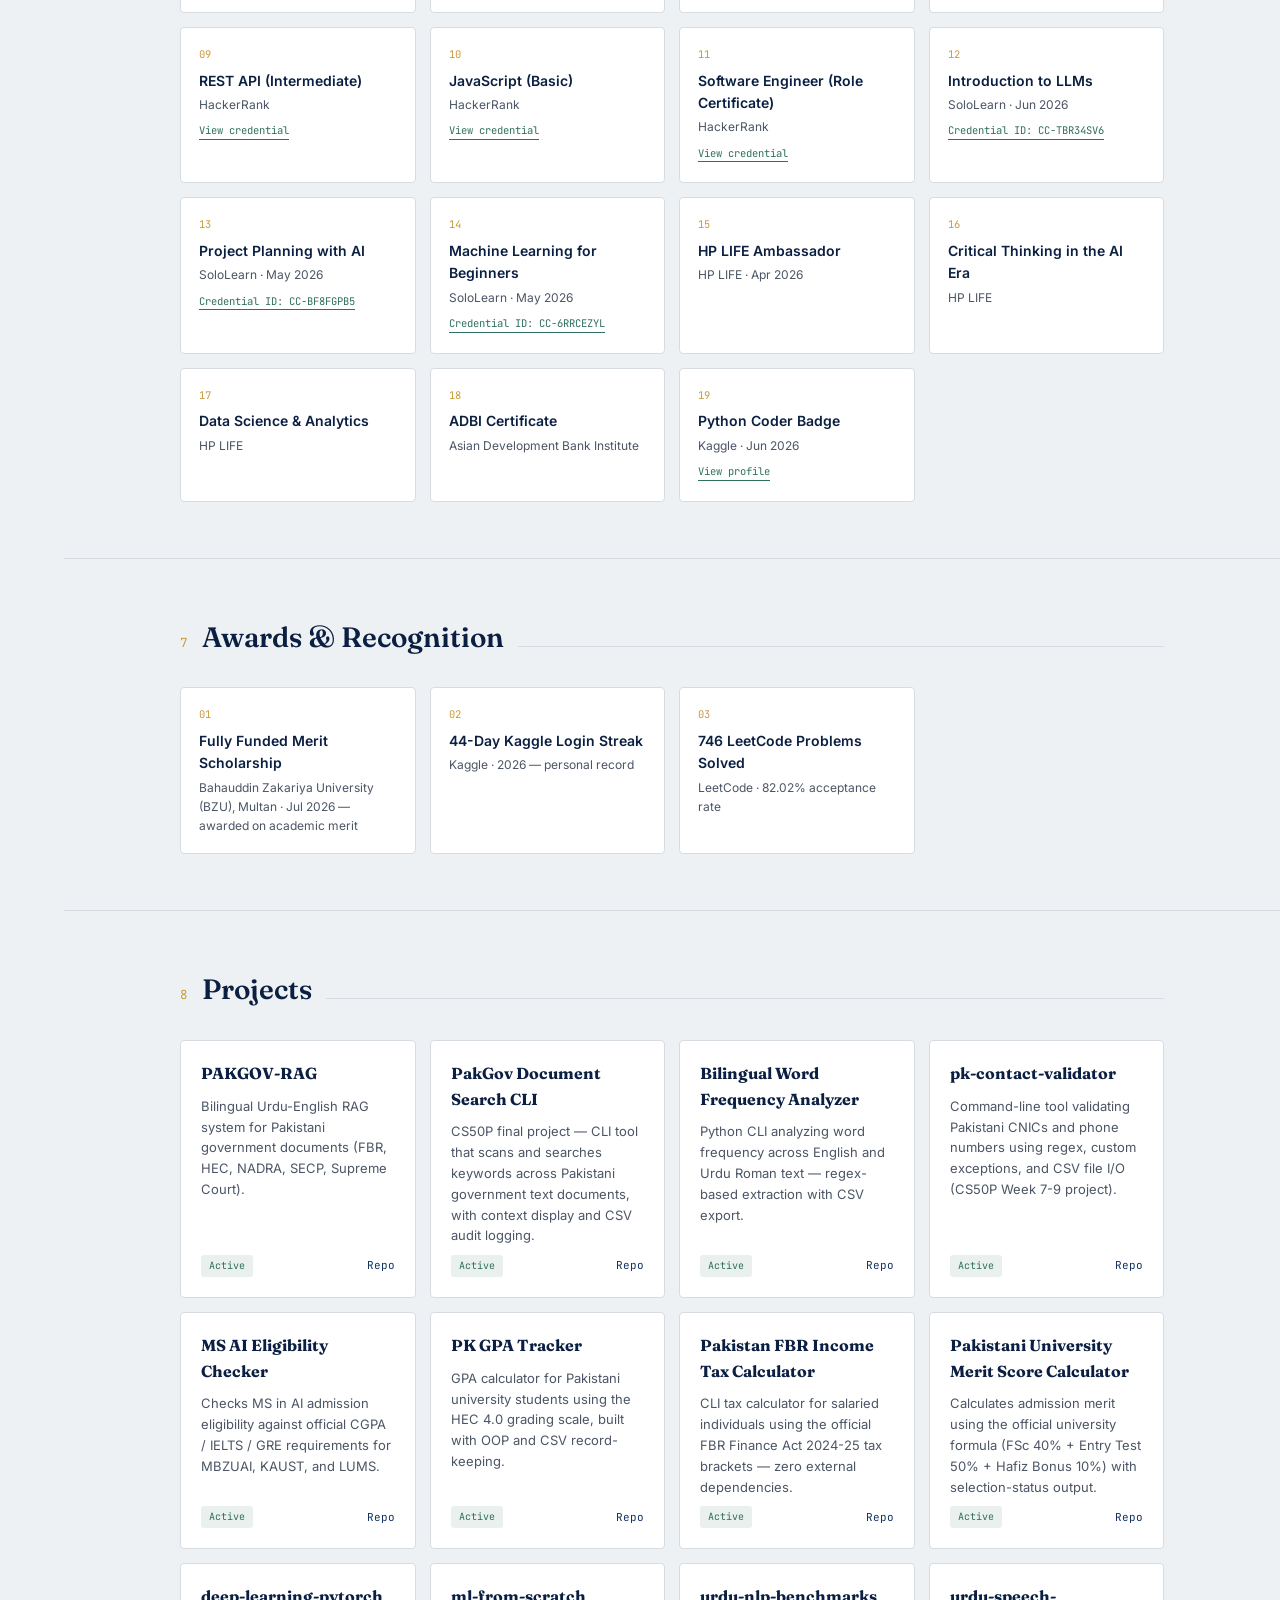
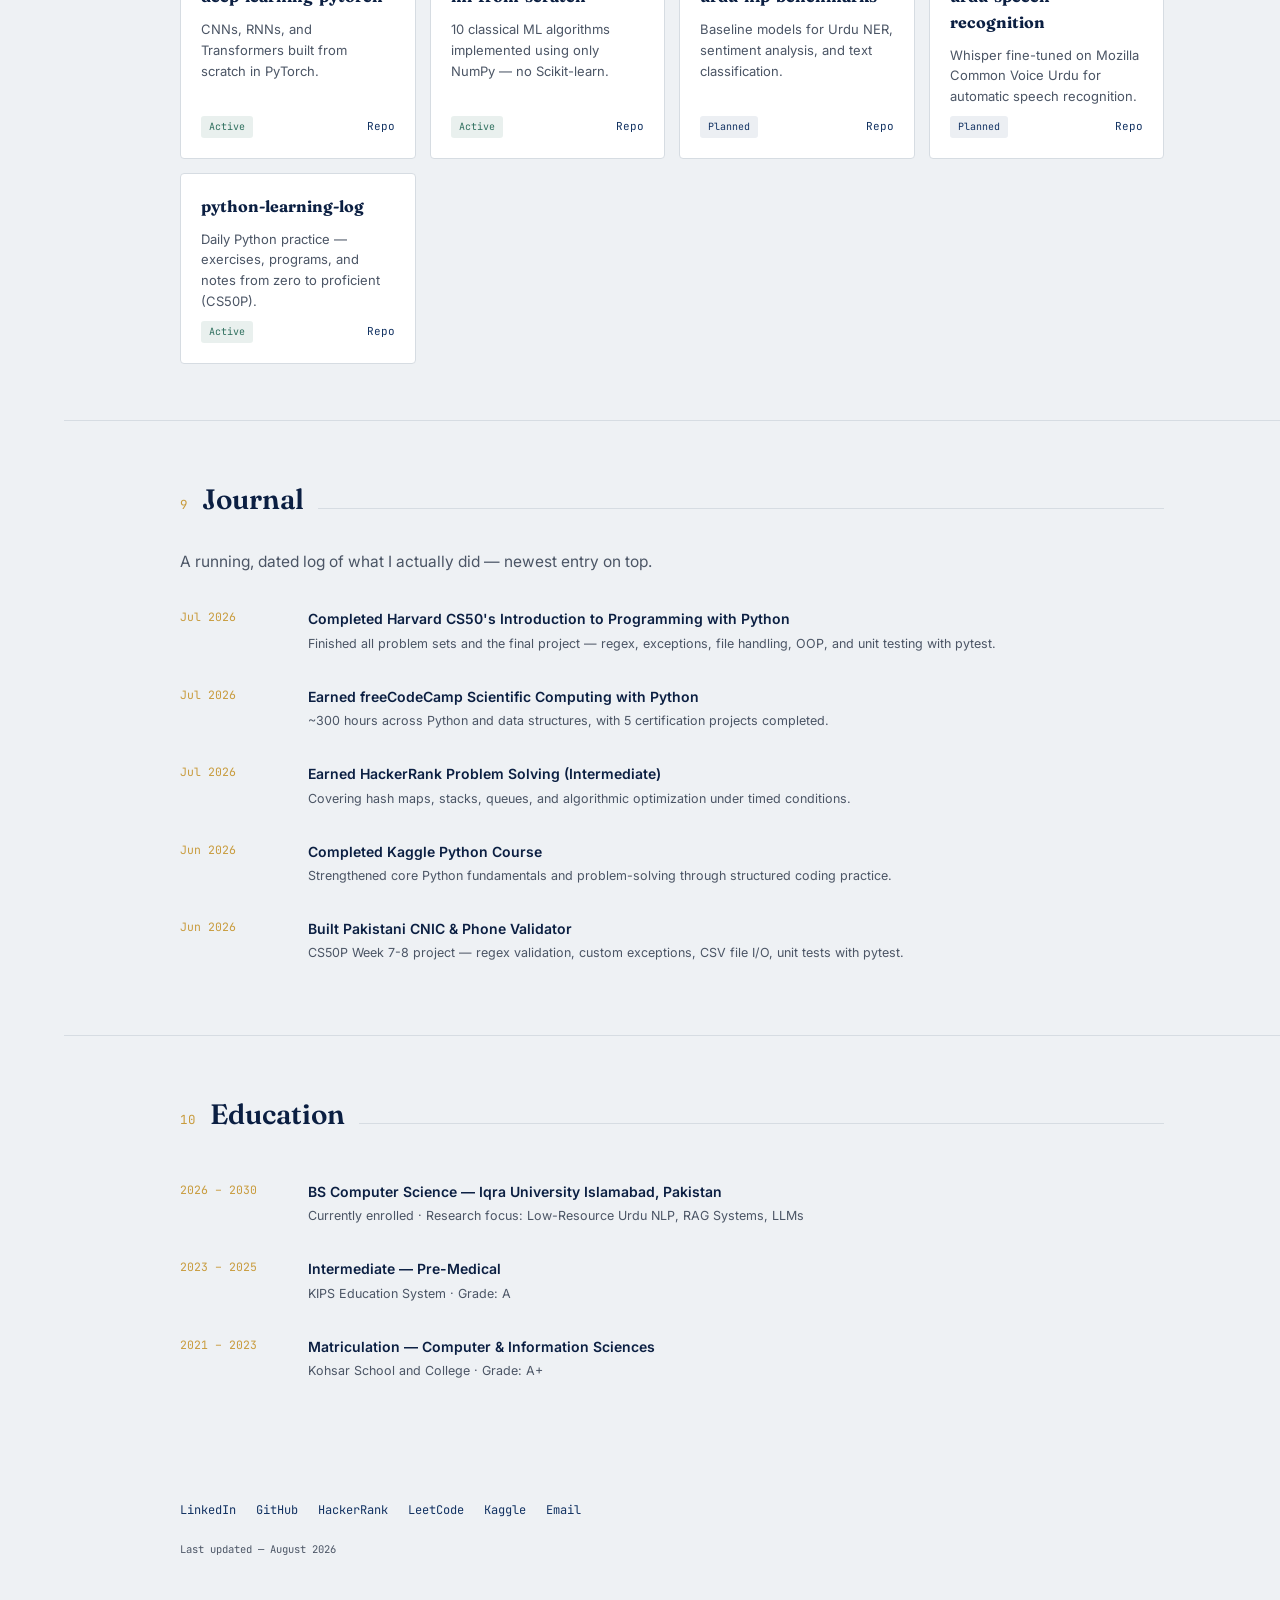
==== commit 49fff7f8: "Update personal information and meta tags in index.html" ====
--- a/index.html
+++ b/index.html
@@ -5,9 +5,72 @@
 <meta name="google-site-verification" content="eWlesdTKurRL4gQyiMh5GzEnBuS0HP3QyugS0WUbDM8" />
 <meta name="viewport" content="width=device-width, initial-scale=1.0">
 <title>Salik Hussain | AI / NLP Research Profile</title>
-<meta name="description" content="Salik Hussain — incoming BS Computer Science student,
+<meta name="description" content="Salik Hussain — BS Computer Science student,
 Iqra University Islamabad. Research: bilingual Urdu-English retrieval-augmented
 generation for Pakistani government documents. Target: MS in AI abroad.">
+<link rel="canonical" href="https://salikhussain71-code.github.io/">
+
+<!-- Structured data: helps Google, Gemini, and other AI systems correctly parse who you are -->
+<script type="application/ld+json">
+{
+  "@context": "https://schema.org",
+  "@type": "Person",
+  "name": "Salik Hussain",
+  "url": "https://salikhussain71-code.github.io/",
+  "image": "https://salikhussain71-code.github.io/og-image.png",
+  "jobTitle": "BS Computer Science Student",
+  "affiliation": {
+    "@type": "CollegeOrUniversity",
+    "name": "Iqra University Islamabad"
+  },
+  "alumniOf": {
+    "@type": "CollegeOrUniversity",
+    "name": "Iqra University Islamabad"
+  },
+  "address": {
+    "@type": "PostalAddress",
+    "addressLocality": "Rawalpindi",
+    "addressRegion": "Punjab",
+    "addressCountry": "Pakistan"
+  },
+  "email": "mailto:salikhussain71@gmail.com",
+  "sameAs": [
+    "https://www.linkedin.com/in/salik-hussain-7822a1388/",
+    "https://github.com/salikhussain71-code",
+    "https://www.hackerrank.com/profile/salikhussain71",
+    "https://leetcode.com/u/salikhussain71/",
+    "https://www.kaggle.com/salikhussain",
+    "https://x.com/salikhussain71",
+    "https://orcid.org/0009-0002-2163-1728"
+  ],
+  "knowsAbout": [
+    "Natural Language Processing",
+    "Retrieval-Augmented Generation",
+    "Urdu NLP",
+    "Machine Learning",
+    "Large Language Models"
+  ]
+}
+</script>
+
+<!-- Open Graph / thumbnail for LinkedIn, WhatsApp, Facebook -->
+<meta property="og:type" content="website">
+<meta property="og:url" content="https://salikhussain71-code.github.io/">
+<meta property="og:title" content="Salik Hussain | AI / NLP Research Profile">
+<meta property="og:description" content="BS Computer Science student, Iqra University Islamabad. Building PAKGOV-RAG — a bilingual Urdu-English RAG system for Pakistani government documents.">
+<meta property="og:image" content="https://salikhussain71-code.github.io/og-image.png">
+<meta property="og:image:width" content="1200">
+<meta property="og:image:height" content="630">
+
+<!-- Twitter / X card -->
+<meta name="twitter:card" content="summary_large_image">
+<meta name="twitter:title" content="Salik Hussain | AI / NLP Research Profile">
+<meta name="twitter:description" content="BS Computer Science student, Iqra University Islamabad. Building PAKGOV-RAG — a bilingual Urdu-English RAG system for Pakistani government documents.">
+<meta name="twitter:image" content="https://salikhussain71-code.github.io/og-image.png">
+
+<!-- Browser tab icon -->
+<link rel="icon" type="image/png" href="https://salikhussain71-code.github.io/og-image.png">
+
 <link rel="preconnect" href="https://fonts.googleapis.com">
 <link rel="preconnect" href="https://fonts.gstatic.com" crossorigin>
 <link href="https://fonts.googleapis.com/css2?family=Fraunces:opsz,wght@9..144,400;9..144,600;9..144,
@@ -125,7 +188,7 @@
 <div class="page">
 <header class="hero">
  <div class="wrap">
- <div class="eyebrow">Incoming BS Computer Science · Iqra University Islamabad · Fall 2026</div>
+ <div class="eyebrow">BS Computer Science · Iqra University Islamabad</div>
  <h1>Salik Hussain</h1>
  <p class="role">Building toward AI &amp; NLP research — focused on retrieval-augmented systems for low-resource languages.</p>
  <div class="meta-row">
@@ -149,7 +212,7 @@
 <section class="block" id="profile">
  <div class="wrap">
  <div class="head-row"><span class="num">1</span><h2>Profile</h2><div class="rule"></div></div>
- <p class="lede">I'm an 18-year-old student from Rawalpindi, Pakistan, starting my BS in Computer Science at Iqra University Islamabad in Fall 2026. My research direction is low-resource multilingual NLP — specifically building production-grade AI systems for Urdu and Pakistani government information infrastructure. Millions of Pakistani citizens cannot easily query their own government's documents because they exist in linguistically inaccessible, unstructured forms. Before university begins, I've built structured mathematics foundations for ML, earned certifications across HackerRank, Harvard CS50P, freeCodeCamp, Kaggle, HP LIFE, ADBI and SoloLearn, and started daily open-source work toward PAKGOV-RAG, a bilingual Urdu-English retrieval-augmented generation system. My long-term goal is a fully funded MS in AI abroad, followed by a PhD at a top global AI research lab.</p>
+ <p class="lede">I'm an 18-year-old student from Rawalpindi, Pakistan, currently pursuing my BS in Computer Science at Iqra University Islamabad. My research direction is low-resource multilingual NLP — specifically building production-grade AI systems for Urdu and Pakistani government information infrastructure. Millions of Pakistani citizens cannot easily query their own government's documents because they exist in linguistically inaccessible, unstructured forms. Alongside coursework, I've built structured mathematics foundations for ML, earned certifications across HackerRank, Harvard CS50P, freeCodeCamp, Kaggle, HP LIFE, ADBI and SoloLearn, and am working daily on PAKGOV-RAG, a bilingual Urdu-English retrieval-augmented generation system. My long-term goal is a fully funded MS in AI abroad, followed by a PhD at a top global AI research lab.</p>
  </div>
 </section>
 
@@ -388,7 +451,7 @@
  </div>
  <div class="proj-card">
  <h4>Pakistani University Merit Score Calculator</h4>
- <p>Calculates admission merit using the official Air University formula (FSc 40% + Entry Test 50% + Hafiz Bonus 10%) with selection-status output.</p>
+ <p>Calculates admission merit using the official university formula (FSc 40% + Entry Test 50% + Hafiz Bonus 10%) with selection-status output.</p>
  <div class="foot"><span class="status active">Active</span>
  <a class="repo" href="https://github.com/salikhussain71-code/Pk-merit-calculator" target="_blank" rel="noopener">Repo</a></div>
  </div>
@@ -462,7 +525,7 @@
  <div class="wrap">
  <div class="head-row"><span class="num">10</span><h2>Education</h2><div class="rule"></div></div>
  <div class="tl-item"><div class="when">2026 – 2030</div>
- <div><h4>BS Computer Science — Iqra University Islamabad, Pakistan</h4><p>Incoming Fall 2026 · Research focus: Low-Resource Urdu NLP, RAG Systems, LLMs</p></div></div>
+ <div><h4>BS Computer Science — Iqra University Islamabad, Pakistan</h4><p>Currently enrolled · Research focus: Low-Resource Urdu NLP, RAG Systems, LLMs</p></div></div>
  <div class="tl-item"><div class="when">2023 – 2025</div>
  <div><h4>Intermediate — Pre-Medical</h4><p>KIPS Education System · Grade: A</p></div></div>
  <div class="tl-item"><div class="when">2021 – 2023</div>
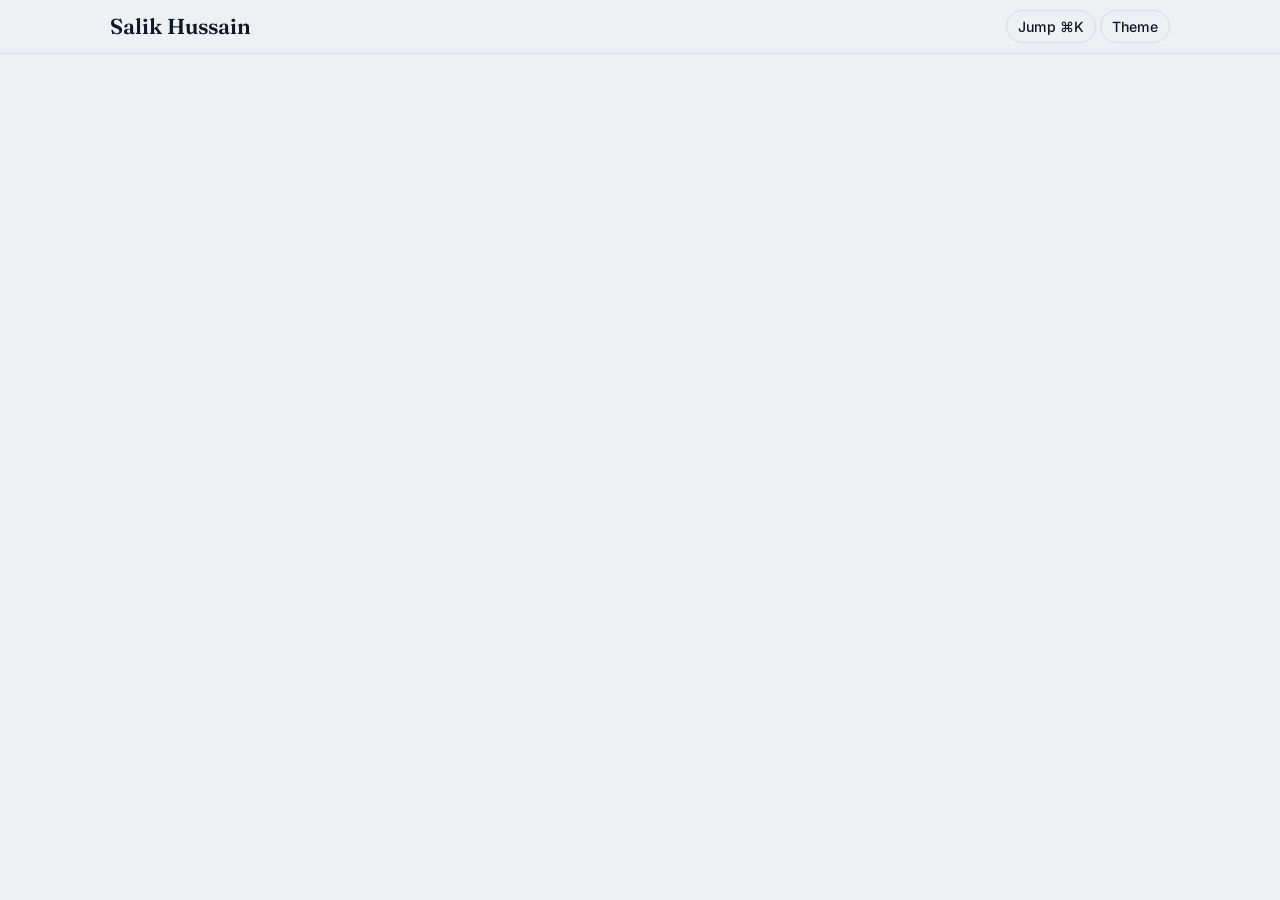
==== commit 096e1fc1: "Update fmt.Println message from 'Hello' to 'Goodbye'" ====
--- a/index.html
+++ b/index.html
@@ -1,560 +1,123 @@
 <!DOCTYPE html>
 <html lang="en">
 <head>
-<meta charset="UTF-8">
-<meta name="google-site-verification" content="eWlesdTKurRL4gQyiMh5GzEnBuS0HP3QyugS0WUbDM8" />
-<meta name="viewport" content="width=device-width, initial-scale=1.0">
-<title>Salik Hussain | AI / NLP Research Profile</title>
-<meta name="description" content="Salik Hussain — BS Computer Science student,
-Iqra University Islamabad. Research: bilingual Urdu-English retrieval-augmented
-generation for Pakistani government documents. Target: MS in AI abroad.">
+<meta charset="utf-8">
+<meta name="viewport" content="width=device-width, initial-scale=1, viewport-fit=cover">
+<meta name="google-site-verification" content="eWlesdTKurRL4gQyiMh5GzEnBuS0HP3QyugS0WUbDM8">
+<title>Salik Hussain | AI, NLP and Web Developer</title>
+<meta name="description" content="Salik Hussain, BS Computer Science student at Iqra University Islamabad. Available for freelance Python, web and AI projects. Research: Urdu-English RAG for Pakistani government documents.">
 <link rel="canonical" href="https://salikhussain71-code.github.io/">
-
-<!-- Structured data: helps Google, Gemini, and other AI systems correctly parse who you are -->
-<script type="application/ld+json">
-{
-  "@context": "https://schema.org",
-  "@type": "Person",
-  "name": "Salik Hussain",
-  "url": "https://salikhussain71-code.github.io/",
-  "image": "https://salikhussain71-code.github.io/og-image.png",
-  "jobTitle": "BS Computer Science Student",
-  "affiliation": {
-    "@type": "CollegeOrUniversity",
-    "name": "Iqra University Islamabad"
-  },
-  "alumniOf": {
-    "@type": "CollegeOrUniversity",
-    "name": "Iqra University Islamabad"
-  },
-  "address": {
-    "@type": "PostalAddress",
-    "addressLocality": "Rawalpindi",
-    "addressRegion": "Punjab",
-    "addressCountry": "Pakistan"
-  },
-  "email": "mailto:salikhussain71@gmail.com",
-  "sameAs": [
-    "https://www.linkedin.com/in/salik-hussain-7822a1388/",
-    "https://github.com/salikhussain71-code",
-    "https://www.hackerrank.com/profile/salikhussain71",
-    "https://leetcode.com/u/salikhussain71/",
-    "https://www.kaggle.com/salikhussain",
-    "https://x.com/salikhussain71",
-    "https://orcid.org/0009-0002-2163-1728"
-  ],
-  "knowsAbout": [
-    "Natural Language Processing",
-    "Retrieval-Augmented Generation",
-    "Urdu NLP",
-    "Machine Learning",
-    "Large Language Models"
-  ]
-}
-</script>
-
-<!-- Open Graph / thumbnail for LinkedIn, WhatsApp, Facebook -->
 <meta property="og:type" content="website">
 <meta property="og:url" content="https://salikhussain71-code.github.io/">
-<meta property="og:title" content="Salik Hussain | AI / NLP Research Profile">
-<meta property="og:description" content="BS Computer Science student, Iqra University Islamabad. Building PAKGOV-RAG — a bilingual Urdu-English RAG system for Pakistani government documents.">
+<meta property="og:title" content="Salik Hussain | AI, NLP and Web Developer">
+<meta property="og:description" content="Freelance Python, web and AI projects. Building PAKGOV-RAG, a bilingual Urdu-English RAG system.">
 <meta property="og:image" content="https://salikhussain71-code.github.io/og-image.png">
-<meta property="og:image:width" content="1200">
-<meta property="og:image:height" content="630">
-
-<!-- Twitter / X card -->
 <meta name="twitter:card" content="summary_large_image">
-<meta name="twitter:title" content="Salik Hussain | AI / NLP Research Profile">
-<meta name="twitter:description" content="BS Computer Science student, Iqra University Islamabad. Building PAKGOV-RAG — a bilingual Urdu-English RAG system for Pakistani government documents.">
-<meta name="twitter:image" content="https://salikhussain71-code.github.io/og-image.png">
-
-<!-- Browser tab icon -->
 <link rel="icon" type="image/png" href="https://salikhussain71-code.github.io/og-image.png">
-
-<link rel="preconnect" href="https://fonts.googleapis.com">
-<link rel="preconnect" href="https://fonts.gstatic.com" crossorigin>
-<link href="https://fonts.googleapis.com/css2?family=Fraunces:opsz,wght@9..144,400;9..144,600;9..144,
-700&family=Inter:wght@400;500;600;700&family=JetBrains+Mono:wght@400;500;600&display=swap" rel="stylesheet">
+<script type="application/ld+json">{"@context":"https://schema.org","@type":"Person","name":"Salik Hussain","url":"https://salikhussain71-code.github.io/","image":"https://salikhussain71-code.github.io/og-image.png","jobTitle":"BS Computer Science Student and Freelance Developer","affiliation":{"@type":"CollegeOrUniversity","name":"Iqra University Islamabad"},"email":"mailto:salikhussain71@gmail.com","sameAs":["https://www.linkedin.com/in/salik-hussain-7822a1388/","https://github.com/salikhussain71-code","https://www.hackerrank.com/profile/salikhussain71","https://leetcode.com/u/salikhussain71/","https://www.kaggle.com/salikhussain","https://x.com/salikhussain71","https://orcid.org/0009-0002-2163-1728"],"knowsAbout":["Natural Language Processing","Retrieval-Augmented Generation","Urdu NLP","Python","Web Development","Machine Learning"]}</script>
+<link href="https://fonts.googleapis.com/css2?family=Fraunces:opsz,wght@9..144,400;9..144,600&family=Inter:wght@400;500;600&family=JetBrains+Mono:wght@400;500&display=swap" rel="stylesheet">
 <style>
-:root{
- --paper:#EEF1F4; --paper2:#E4E8EC; --card:#FFFFFF;
- --ink:#101828; --ink2:#4B5565; --navy:#123262; --navyd:#0B1F42;
- --gold:#C89B3C; --teal:#2F6F5E; --line:#D6DCE2;
- --display:'Fraunces',Georgia,serif; --body:'Inter',sans-serif; --mono:'JetBrains Mono',monospace;
-}
-*{box-sizing:border-box;margin:0;padding:0;}
-html{scroll-behavior:smooth;}
-body{background:var(--paper);color:var(--ink);font-family:var(--body);line-height:1.6;}
-a{color:inherit;text-decoration:none;}
-.wrap{max-width:1040px;margin:0 auto;padding:0 28px;}
-.index-rail{position:fixed;top:0;left:0;height:100vh;width:64px;background:var(--navyd);
- display:flex;flex-direction:column;align-items:center;padding:24px 0;z-index:50;}
-.index-rail .doc-id{writing-mode:vertical-rl;transform:rotate(180deg);font-family:var(--mono);
- font-size:11px;letter-spacing:.12em;color:rgba(255,255,255,.55);margin-bottom:auto;}
-.index-rail nav{display:flex;flex-direction:column;gap:18px;}
-.index-rail nav a{font-family:var(--mono);font-size:10.5px;color:rgba(255,255,255,.45);
- writing-mode:vertical-rl;transform:rotate(180deg);letter-spacing:.06em;}
-.index-rail nav a:hover, .index-rail nav a.active{color:var(--gold);}
-@media (max-width:820px){.index-rail{display:none;}}
-.page{margin-left:64px;}
-@media (max-width:820px){.page{margin-left:0;}}
-.hero{padding:80px 0 56px;border-bottom:1px solid var(--line);}
-.eyebrow{font-family:var(--mono);font-size:12px;letter-spacing:.14em;text-transform:uppercase;
- color:var(--teal);margin-bottom:16px;display:flex;align-items:center;gap:10px;}
-.eyebrow::before{content:'';width:22px;height:1px;background:var(--teal);}
-.hero h1{font-family:var(--display);font-weight:600;font-size:clamp(36px,6vw,60px);color:var(--navyd);}
-.hero .role{font-family:var(--display);font-style:italic;font-size:clamp(17px,2.2vw,22px);
- color:var(--ink2);margin-top:12px;max-width:640px;}
-.meta-row{display:flex;flex-wrap:wrap;gap:8px 20px;margin-top:24px;font-family:var(--mono);
- font-size:12px;color:var(--ink2);}
-.meta-row span{display:flex;align-items:center;gap:6px;}
-.meta-row .dot{width:5px;height:5px;border-radius:50%;background:var(--gold);}
-.link-row{display:flex;flex-wrap:wrap;gap:9px;margin-top:28px;}
-.link-row a{font-family:var(--mono);font-size:12px;padding:8px 14px;border:1px solid var(--navy);
- border-radius:3px;color:var(--navy);}
-.link-row a:hover{background:var(--navy);color:#fff;}
-.link-row a.solid{background:var(--navy);color:#fff;}
-section.block{padding:56px 0;border-bottom:1px solid var(--line);}
-.head-row{display:flex;align-items:baseline;gap:14px;margin-bottom:28px;}
-.head-row .num{font-family:var(--mono);font-size:12.5px;color:var(--gold);}
-.head-row h2{font-family:var(--display);font-weight:600;font-size:clamp(22px,3vw,28px);color:var(--navyd);}
-.head-row .rule{flex:1;height:1px;background:var(--line);}
-.lede{max-width:680px;color:var(--ink2);font-size:15.5px;}
-.research-card{background:var(--card);border:1px solid var(--line);border-left:3px solid var(--teal);
- border-radius:4px;padding:28px;display:grid;gap:16px;margin-bottom:18px;}
-.research-card .tag{font-family:var(--mono);font-size:10.5px;letter-spacing:.08em;text-transform:uppercase;
- color:var(--teal);background:rgba(47,111,94,.08);padding:4px 10px;border-radius:3px;width:fit-content;}
-.research-card h3{font-family:var(--display);font-size:20px;color:var(--navyd);}
-.research-card p{color:var(--ink2);font-size:14px;max-width:640px;}
-.research-card .stack{display:flex;flex-wrap:wrap;gap:7px;}
-.research-card .stack span{font-family:var(--mono);font-size:11px;color:var(--navy);
- background:var(--paper2);padding:5px 9px;border-radius:3px;}
-.research-card .links a{font-family:var(--mono);font-size:12px;color:var(--navy);border-bottom:1px solid var(--gold);}
-.grid{display:grid;grid-template-columns:repeat(auto-fill,minmax(210px,1fr));gap:14px;}
-.cred-card{background:var(--card);border:1px solid var(--line);border-radius:4px;padding:18px;}
-.cred-card:hover{border-color:var(--gold);}
-.cred-card .idx{font-family:var(--mono);font-size:10.5px;color:var(--gold);}
-.cred-card h4{font-weight:600;font-size:14px;margin:7px 0 3px;color:var(--navyd);}
-.cred-card .issuer{font-size:12px;color:var(--ink2);}
-.cred-card a.verify{display:inline-block;margin-top:8px;font-family:var(--mono);font-size:10.5px;
- color:var(--teal);border-bottom:1px solid var(--teal);}
-.skill-pill-group{margin-bottom:18px;}
-.skill-pill-group .label{font-family:var(--mono);font-size:11px;color:var(--ink2);text-transform:uppercase;
- letter-spacing:.07em;margin-bottom:9px;}
-.pills{display:flex;flex-wrap:wrap;gap:7px;}
-.pills span{font-family:var(--mono);font-size:11.5px;background:var(--card);border:1px solid var(--line);
- padding:6px 11px;border-radius:3px;}
-.proj-card{background:var(--card);border:1px solid var(--line);border-radius:4px;padding:20px;
- display:flex;flex-direction:column;gap:9px;}
-.proj-card h4{font-family:var(--display);font-size:16px;color:var(--navyd);}
-.proj-card p{font-size:13px;color:var(--ink2);flex:1;}
-.proj-card .foot{display:flex;justify-content:space-between;align-items:center;}
-.proj-card .status{font-family:var(--mono);font-size:10px;padding:3px 8px;border-radius:3px;}
-.status.active{background:rgba(47,111,94,.1);color:var(--teal);}
-.status.progress{background:rgba(200,155,60,.15);color:#8a6a1f;}
-.status.planned{background:rgba(18,50,98,.08);color:var(--navy);}
-.proj-card a.repo{font-family:var(--mono);font-size:11px;color:var(--navy);border-bottom:1px solid var(--
-gold);}
-.tl-item{display:grid;grid-template-columns:110px 1fr;gap:18px;padding:16px 0;border-top:1px solid var(--
-line);}
-.tl-item:first-child{border-top:none;}
-.tl-item .when{font-family:var(--mono);font-size:11.5px;color:var(--gold);}
-.tl-item h4{font-size:14px;font-weight:600;color:var(--navyd);}
-.tl-item p{font-size:12.5px;color:var(--ink2);margin-top:3px;}
-footer{padding:48px 0 72px;}
-.foot-links{display:flex;flex-wrap:wrap;gap:20px;margin-bottom:20px;}
-.foot-links a{font-family:var(--mono);font-size:12px;color:var(--navy);border-bottom:1px solid transparent;}
-.foot-links a:hover{border-color:var(--gold);}
-.fine{font-family:var(--mono);font-size:10.5px;color:var(--ink2);}
-@media (max-width:600px){.wrap{padding:0 18px;}.research-card{padding:20px;}}
+:root{--bg:#EEF1F4;--bg2:#E4E8EC;--card:#fff;--ink:#101828;--mute:#4B5565;--pri:#0F7B63;--acc:#B8861F;--line:#D6DCE2;--on:#fff;
+--d:'Fraunces',Georgia,serif;--b:'Inter',system-ui,sans-serif;--m:'JetBrains Mono',monospace}
+@media (prefers-color-scheme:dark){:root:not([data-theme="light"]){--bg:#0B1114;--bg2:#121B1F;--card:#131D21;--ink:#EAF0EE;--mute:#9AA9A8;--pri:#2DD4A7;--acc:#F5B84B;--line:#23312F;--on:#06231B}}
+:root[data-theme="dark"]{--bg:#0B1114;--bg2:#121B1F;--card:#131D21;--ink:#EAF0EE;--mute:#9AA9A8;--pri:#2DD4A7;--acc:#F5B84B;--line:#23312F;--on:#06231B}
+html{scroll-behavior:smooth}
+*{box-sizing:border-box;margin:0;padding:0}
+body{background:var(--bg);color:var(--ink);font:400 16px/1.65 var(--b)}
+a{color:inherit;text-decoration:none}
+h1,h2,h3{font-family:var(--d);font-weight:600;line-height:1.1}
+:focus-visible{outline:2px solid var(--pri);outline-offset:3px}
+#bar{position:fixed;top:0;left:0;height:3px;width:0;background:var(--pri);z-index:30}
+header{position:sticky;top:0;z-index:20;background:var(--bg);border-bottom:1px solid var(--line)}
+.hd{max-width:1100px;margin:auto;padding:10px 20px;display:flex;align-items:center;gap:10px;justify-content:space-between;flex-wrap:wrap}
+.logo{font:600 1.35rem var(--d);background:none;border:0;color:var(--ink);cursor:pointer}
+nav{display:flex;gap:2px;flex-wrap:wrap}
+nav button,.ic{background:none;border:0;color:var(--mute);font:500 .88rem var(--b);padding:7px 11px;border-radius:18px;cursor:pointer}
+nav button[aria-current="page"]{background:var(--bg2);color:var(--ink)}
+.ic{border:1px solid var(--line);color:var(--ink)}
+main{max-width:1100px;margin:auto;padding:0 20px 70px}
+.pg{display:none}.pg.on{display:block;animation:f .3s}
+@keyframes f{from{opacity:0}to{opacity:1}}
+@media (prefers-reduced-motion:reduce){.pg.on{animation:none}html{scroll-behavior:auto}}
+.mono{font-family:var(--m);font-size:.78rem;color:var(--pri)}
+.hero{padding:56px 0 36px;display:grid;grid-template-columns:1.2fr .8fr;gap:30px;align-items:center}
+h1{font-size:clamp(2.5rem,8vw,5rem);letter-spacing:-.02em;margin:10px 0 14px}
+.urdu{font-family:'Noto Nastaliq Urdu',serif;direction:rtl;font-size:1.5rem;color:var(--acc)}
+.lead{color:var(--mute);max-width:56ch;margin:14px 0 22px}
+.btn{display:inline-block;background:var(--pri);color:var(--on);border:0;padding:11px 22px;border-radius:26px;font:600 .95rem var(--b);cursor:pointer;margin:0 8px 8px 0}
+.btn.o{background:none;color:var(--ink);border:1px solid var(--line)}
+.net{width:100%;border:1px solid var(--line);border-radius:18px;background:var(--card);color:var(--ink)}
+.stats{display:grid;grid-template-columns:repeat(auto-fit,minmax(130px,1fr));gap:12px;margin:10px 0 24px}
+.st{border:1px solid var(--line);border-radius:14px;padding:16px;background:var(--card)}
+.st b{font:600 1.9rem var(--d);display:block}.st span{font-size:.82rem;color:var(--mute)}
+h2{font-size:clamp(1.8rem,4vw,2.6rem);margin:44px 0 8px}
+.sub{color:var(--mute);margin-bottom:22px;max-width:62ch}
+.grid{display:grid;grid-template-columns:repeat(auto-fill,minmax(260px,1fr));gap:16px}
+.card{background:var(--card);border:1px solid var(--line);border-radius:14px;padding:20px;display:flex;flex-direction:column;gap:8px}
+.card h3{font-size:1.2rem}.card p{color:var(--mute);font-size:.92rem;flex:1}
+.tags{display:flex;flex-wrap:wrap;gap:6px}
+.tags span,.chip{font:500 .72rem var(--m);background:var(--bg2);padding:4px 9px;border-radius:12px;align-self:flex-start}
+.chip.a{color:var(--pri)}.chip.p{color:var(--acc)}
+a.l{font:500 .8rem var(--m);color:var(--pri);border-bottom:1px solid var(--acc);align-self:flex-start}
+.fl{display:flex;gap:8px;flex-wrap:wrap;margin-bottom:18px}
+.fl button{border:1px solid var(--line);background:none;color:var(--ink);padding:7px 15px;border-radius:18px;cursor:pointer;font:500 .85rem var(--b)}
+.fl button.on{background:var(--ink);color:var(--bg)}
+.flag{border-left:3px solid var(--pri);background:var(--card);border-radius:12px;padding:26px;margin-bottom:16px}
+.tl{border-left:2px solid var(--line);margin-left:6px;padding-left:22px}
+.tl div{position:relative;padding-bottom:20px}
+.tl div::before{content:'';position:absolute;left:-29px;top:6px;width:12px;height:12px;border-radius:50%;background:var(--pri)}
+.tl b{font-family:var(--d);font-size:1.1rem}.tl small{display:block;color:var(--acc);font-family:var(--m)}
+.steps{counter-reset:s}.steps .card::before{counter-increment:s;content:counter(s);font:600 1.6rem var(--d);color:var(--acc)}
+details{background:var(--card);border:1px solid var(--line);border-radius:12px;padding:14px 18px;margin-bottom:10px}
+summary{cursor:pointer;font:600 1.02rem var(--d)}
+details p{color:var(--mute);margin-top:8px;font-size:.93rem}
+.pills{display:flex;flex-wrap:wrap;gap:7px;margin-bottom:16px}
+.pills span{font:400 .8rem var(--m);background:var(--card);border:1px solid var(--line);padding:6px 11px;border-radius:12px}
+.lv{font:500 .72rem var(--m);color:var(--mute);margin:14px 0 6px}
+form{display:grid;gap:12px;max-width:520px;margin-top:20px}
+label.f{display:grid;gap:5px;font-weight:500;font-size:.9rem}
+input,textarea,select{font:inherit;padding:11px 13px;border:1px solid var(--line);border-radius:10px;background:var(--card);color:var(--ink)}
+.err{color:#C0392B;font-size:.82rem;min-height:1em}
+#pal{position:fixed;inset:0;background:rgba(0,0,0,.5);display:none;place-items:start center;padding-top:15vh;z-index:40}
+#pal.on{display:grid}
+#pal div{background:var(--card);border:1px solid var(--line);border-radius:14px;width:min(420px,92vw);padding:10px}
+#pal button{display:block;width:100%;text-align:left;background:none;border:0;color:var(--ink);padding:10px 12px;border-radius:8px;cursor:pointer;font:500 .95rem var(--b)}
+#pal button:hover,#pal button:focus{background:var(--bg2)}
+#top{position:fixed;right:16px;bottom:16px;display:none;z-index:15}
+footer{border-top:1px solid var(--line);padding:26px 20px;text-align:center;color:var(--mute);font-size:.85rem}
+footer a{margin:0 8px;color:var(--pri)}
+@media(max-width:780px){.hero{grid-template-columns:1fr}}
 </style>
 </head>
 <body>
-<div class="index-rail">
- <div class="doc-id">SALIK · CS · 2026</div>
- <nav>
- <a href="#profile">1 PROFILE</a>
- <a href="#research">2 RESEARCH</a>
- <a href="#experience">3 EXPERIENCE</a>
- <a href="#publications">4 PUBLICATIONS</a>
- <a href="#skills">5 SKILLS</a>
- <a href="#credentials">6 CREDENTIALS</a>
- <a href="#awards">7 AWARDS</a>
- <a href="#projects">8 PROJECTS</a>
- <a href="#journal">9 JOURNAL</a>
- <a href="#education">10 EDUCATION</a>
- </nav>
+<div id="bar"></div>
+<header><div class="hd">
+<button class="logo" data-go="home">Salik Hussain</button>
+<nav aria-label="Main" id="nav"></nav>
+<span><button class="ic" id="kb" aria-label="Quick jump">Jump ⌘K</button> <button class="ic" id="th" aria-label="Toggle theme">Theme</button></span>
+</div></header>
+<main>
+
+<section class="pg" id="home">
+<div class="hero"><div>
+<span class="mono">Available for freelance work · BS CS, Iqra University Islamabad</span>
+<h1>I build AI and web tools that work.</h1>
+<p class="urdu">اردو کے لیے مصنوعی ذہانت</p>
+<p class="lead">Python automation, fast websites and AI document search, built by a computer science student who researches Urdu NLP. Clear communication, fixed scope, and a reply within 24 hours.</p>
+<button class="btn" data-go="contact">Hire me</button><button class="btn o" data-go="projects">See my work</button><button class="btn o" data-go="services">Services</button>
 </div>
-<div class="page">
-<header class="hero">
- <div class="wrap">
- <div class="eyebrow">BS Computer Science · Iqra University Islamabad</div>
- <h1>Salik Hussain</h1>
- <p class="role">Building toward AI &amp; NLP research — focused on retrieval-augmented systems for low-resource languages.</p>
- <div class="meta-row">
- <span><span class="dot"></span>Rawalpindi, Pakistan</span>
- <span><span class="dot"></span>Target: MS in AI — MBZUAI · KAUST · ETH Zurich · EPFL · TU Munich · NUS · KAIST · Saarland</span>
- <span><span class="dot"></span>Research anchor: PAKGOV-RAG</span>
- </div>
- <div class="link-row">
- <a class="solid" href="https://www.linkedin.com/in/salik-hussain-7822a1388/" target="_blank" rel="noopener">LinkedIn</a>
- <a href="https://github.com/salikhussain71-code" target="_blank" rel="noopener">GitHub</a>
- <a href="mailto:salikhussain71@gmail.com">Email</a>
- <a href="https://www.hackerrank.com/profile/salikhussain71" target="_blank" rel="noopener">HackerRank</a>
- <a href="https://leetcode.com/u/salikhussain71/" target="_blank" rel="noopener">LeetCode</a>
- <a href="https://www.kaggle.com/salikhussain" target="_blank" rel="noopener">Kaggle</a>
- <a href="https://x.com/salikhussain71" target="_blank" rel="noopener">X / Twitter</a>
- <a href="https://orcid.org/0009-0002-2163-1728" target="_blank" rel="noopener">ORCID</a>
- </div>
- </div>
-</header>
-
-<section class="block" id="profile">
- <div class="wrap">
- <div class="head-row"><span class="num">1</span><h2>Profile</h2><div class="rule"></div></div>
- <p class="lede">I'm an 18-year-old student from Rawalpindi, Pakistan, currently pursuing my BS in Computer Science at Iqra University Islamabad. My research direction is low-resource multilingual NLP — specifically building production-grade AI systems for Urdu and Pakistani government information infrastructure. Millions of Pakistani citizens cannot easily query their own government's documents because they exist in linguistically inaccessible, unstructured forms. Alongside coursework, I've built structured mathematics foundations for ML, earned certifications across HackerRank, Harvard CS50P, freeCodeCamp, Kaggle, HP LIFE, ADBI and SoloLearn, and am working daily on PAKGOV-RAG, a bilingual Urdu-English retrieval-augmented generation system. My long-term goal is a fully funded MS in AI abroad, followed by a PhD at a top global AI research lab.</p>
- </div>
+<svg class="net" viewBox="0 0 300 260" role="img" aria-label="Network linking English and Urdu words"><g id="ng"></g>
+<text x="150" y="132" text-anchor="middle" font-size="26" fill="currentColor" style="font-family:'Noto Nastaliq Urdu',serif" id="gl">اردو</text></svg></div>
+<div class="stats"><div class="st"><b>14+</b><span>Verified certificates</span></div><div class="st"><b>3</b><span>Papers planned</span></div><div class="st"><b>24h</b><span>Reply time</span></div><div class="st"><b>2</b><span>Languages: Urdu, English</span></div></div>
+<h2>Featured work</h2><div class="grid" id="feat"></div>
+<h2>How clients can verify me</h2>
+<p class="sub">Every claim on this page links to a public profile: certificates on HackerRank and Harvard CS50, code on GitHub, problem solving on LeetCode, data work on Kaggle and a research identity on ORCID.</p>
 </section>
 
-<section class="block" id="research">
- <div class="wrap">
- <div class="head-row"><span class="num">2</span><h2>Research</h2><div class="rule"></div></div>
- <div class="research-card">
- <span class="tag">Flagship Project</span>
- <h3>PAKGOV-RAG</h3>
- <p>A bilingual Urdu-English Retrieval-Augmented Generation engine for Pakistani government document infrastructure — covering FBR tax circulars, HEC education policy, NADRA identity procedures, SECP corporate filings, and Supreme Court judgments. The system combines hybrid dense + sparse retrieval (FAISS + BM25) with a QLoRA fine-tuned bilingual generation pipeline, evaluated with the RAGAS framework across faithfulness, answer relevance, context precision, and context recall.</p>
- <div class="stack"><span>Python</span><span>LangChain</span><span>FAISS</span><span>HuggingFace</span><span>PyTorch</span><span>FastAPI</span></div>
- <div class="links"><a href="https://github.com/salikhussain71-code/pakgov-rag" target="_blank" rel="noopener">View repository on GitHub</a></div>
- </div>
- <div class="research-card">
- <span class="tag">Research Interest</span>
- <h3>Urdu Language AI &amp; Cross-Lingual Transfer</h3>
- <p>Nastaliq script processing, bilingual embedding alignment, code-switching NLP, and low-resource fine-tuning of multilingual models (mBERT, XLM-RoBERTa, mT5) for underserved South Asian language communities.</p>
- <div class="stack"><span>XLM-RoBERTa</span><span>mT5</span><span>Low-Resource NLP</span></div>
- </div>
- </div>
-</section>
-
-<section class="block" id="experience">
- <div class="wrap">
- <div class="head-row"><span class="num">3</span><h2>Experience</h2><div class="rule"></div></div>
- <p class="lede">No formal internships or research assistantships yet — this section will be updated the moment the first one begins (targeting a research internship at LUMS CSaLT, Summer Year 2, per my research roadmap).</p>
- </div>
-</section>
-
-<section class="block" id="publications">
- <div class="wrap">
- <div class="head-row"><span class="num">4</span><h2>Publications</h2><div class="rule"></div></div>
- <p class="lede">No papers submitted yet. First submission targeted for the ACL SANLP Workshop (South Asian NLP), covering PAKGOV-RAG's system design and RAGAS evaluation results. This section will be updated the moment a paper is submitted.</p>
- </div>
-</section>
-
-<section class="block" id="skills">
- <div class="wrap">
- <div class="head-row"><span class="num">5</span><h2>Skills</h2><div class="rule"></div></div>
- <div class="skill-pill-group"><div class="label">Languages</div>
- <div class="pills"><span>Python</span><span>C++</span><span>SQL</span><span>JavaScript</span><span>Bash</span><span>LaTeX</span></div></div>
- <div class="skill-pill-group"><div class="label">Machine Learning / NLP</div>
- <div class="pills"><span>PyTorch</span><span>HuggingFace Transformers</span><span>LangChain</span><span>FAISS</span><span>Scikit-Learn</span><span>NumPy</span><span>Pandas</span></div></div>
- <div class="skill-pill-group"><div class="label">Mathematics</div>
- <div class="pills"><span>Linear Algebra</span><span>Calculus</span><span>Probability &amp; Statistics</span><span>Optimization Theory</span></div></div>
- <div class="skill-pill-group"><div class="label">Tools</div>
- <div class="pills"><span>Git</span><span>GitHub Actions</span><span>Docker</span><span>FastAPI</span><span>Neo4j</span><span>Linux</span><span>Gradio</span></div></div>
- </div>
-</section>
-
-<section class="block" id="credentials">
- <div class="wrap">
- <div class="head-row"><span class="num">6</span><h2>Credentials</h2><div class="rule"></div></div>
- <div class="grid">
- <div class="cred-card">
- <div class="idx">01</div>
- <h4>CS50's Introduction to Programming with Python</h4>
- <div class="issuer">Harvard University · Jul 2026</div>
- <a class="verify" href="https://cs50.harvard.edu/certificates/ec4d3f24-6d4b-4cba-bc09-7cfae8bf778a" target="_blank" rel="noopener">View credential</a>
- </div>
- <div class="cred-card">
- <div class="idx">02</div>
- <h4>Scientific Computing with Python</h4>
- <div class="issuer">freeCodeCamp · Jul 2026</div>
- </div>
- <div class="cred-card">
- <div class="idx">03</div>
- <h4>Problem Solving (Intermediate)</h4>
- <div class="issuer">HackerRank · Jul 2026</div>
- <a class="verify" href="https://www.hackerrank.com/certificates/4cd35bd7e556" target="_blank" rel="noopener">View credential</a>
- </div>
- <div class="cred-card">
- <div class="idx">04</div>
- <h4>Problem Solving (Basic)</h4>
- <div class="issuer">HackerRank</div>
- <a class="verify" href="https://www.hackerrank.com/certificates/5b5ccf0b4211" target="_blank" rel="noopener">View credential</a>
- </div>
- <div class="cred-card">
- <div class="idx">05</div>
- <h4>Python (Basic)</h4>
- <div class="issuer">HackerRank</div>
- <a class="verify" href="https://www.hackerrank.com/certificates/ac3fe144a4cd" target="_blank" rel="noopener">View credential</a>
- </div>
- <div class="cred-card">
- <div class="idx">06</div>
- <h4>SQL (Advanced)</h4>
- <div class="issuer">HackerRank</div>
- <a class="verify" href="https://www.hackerrank.com/certificates/c3f0e29b7368" target="_blank" rel="noopener">View credential</a>
- </div>
- <div class="cred-card">
- <div class="idx">07</div>
- <h4>SQL (Intermediate)</h4>
- <div class="issuer">HackerRank</div>
- <a class="verify" href="https://www.hackerrank.com/certificates/eceac0ebd444" target="_blank" rel="noopener">View credential</a>
- </div>
- <div class="cred-card">
- <div class="idx">08</div>
- <h4>SQL (Basic)</h4>
- <div class="issuer">HackerRank</div>
- <a class="verify" href="https://www.hackerrank.com/certificates/3cc6cdfa1e81" target="_blank" rel="noopener">View credential</a>
- </div>
- <div class="cred-card">
- <div class="idx">09</div>
- <h4>REST API (Intermediate)</h4>
- <div class="issuer">HackerRank</div>
- <a class="verify" href="https://www.hackerrank.com/certificates/16bc1e22871d" target="_blank" rel="noopener">View credential</a>
- </div>
- <div class="cred-card">
- <div class="idx">10</div>
- <h4>JavaScript (Basic)</h4>
- <div class="issuer">HackerRank</div>
- <a class="verify" href="https://www.hackerrank.com/certificates/cacb7f1ae804" target="_blank" rel="noopener">View credential</a>
- </div>
- <div class="cred-card">
- <div class="idx">11</div>
- <h4>Software Engineer (Role Certificate)</h4>
- <div class="issuer">HackerRank</div>
- <a class="verify" href="https://www.hackerrank.com/certificates/a4b2b72f8247" target="_blank" rel="noopener">View credential</a>
- </div>
- <div class="cred-card">
- <div class="idx">12</div>
- <h4>Introduction to LLMs</h4>
- <div class="issuer">SoloLearn · Jun 2026</div>
- <a class="verify" href="#" target="_blank" rel="noopener">Credential ID: CC-TBR34SV6</a>
- </div>
- <div class="cred-card">
- <div class="idx">13</div>
- <h4>Project Planning with AI</h4>
- <div class="issuer">SoloLearn · May 2026</div>
- <a class="verify" href="#" target="_blank" rel="noopener">Credential ID: CC-BF8FGPB5</a>
- </div>
- <div class="cred-card">
- <div class="idx">14</div>
- <h4>Machine Learning for Beginners</h4>
- <div class="issuer">SoloLearn · May 2026</div>
- <a class="verify" href="#" target="_blank" rel="noopener">Credential ID: CC-6RRCEZYL</a>
- </div>
- <div class="cred-card">
- <div class="idx">15</div>
- <h4>HP LIFE Ambassador</h4>
- <div class="issuer">HP LIFE · Apr 2026</div>
- </div>
- <div class="cred-card">
- <div class="idx">16</div>
- <h4>Critical Thinking in the AI Era</h4>
- <div class="issuer">HP LIFE</div>
- </div>
- <div class="cred-card">
- <div class="idx">17</div>
- <h4>Data Science &amp; Analytics</h4>
- <div class="issuer">HP LIFE</div>
- </div>
- <div class="cred-card">
- <div class="idx">18</div>
- <h4>ADBI Certificate</h4>
- <div class="issuer">Asian Development Bank Institute</div>
- </div>
- <div class="cred-card">
- <div class="idx">19</div>
- <h4>Python Coder Badge</h4>
- <div class="issuer">Kaggle · Jun 2026</div>
- <a class="verify" href="https://www.kaggle.com/salikhussain" target="_blank" rel="noopener">View profile</a>
- </div>
- </div>
- </div>
-</section>
-
-<section class="block" id="awards">
- <div class="wrap">
- <div class="head-row"><span class="num">7</span><h2>Awards &amp; Recognition</h2><div class="rule"></div></div>
- <div class="grid">
- <div class="cred-card">
- <div class="idx">01</div>
- <h4>Fully Funded Merit Scholarship</h4>
- <div class="issuer">Bahauddin Zakariya University (BZU), Multan · Jul 2026 — awarded on academic merit</div>
- </div>
- <div class="cred-card">
- <div class="idx">02</div>
- <h4>44-Day Kaggle Login Streak</h4>
- <div class="issuer">Kaggle · 2026 — personal record</div>
- </div>
- <div class="cred-card">
- <div class="idx">03</div>
- <h4>746 LeetCode Problems Solved</h4>
- <div class="issuer">LeetCode · 82.02% acceptance rate</div>
- </div>
- </div>
- </div>
-</section>
-
-<section class="block" id="projects">
- <div class="wrap">
- <div class="head-row"><span class="num">8</span><h2>Projects</h2><div class="rule"></div></div>
- <div class="grid">
- <div class="proj-card">
- <h4>PAKGOV-RAG</h4>
- <p>Bilingual Urdu-English RAG system for Pakistani government documents (FBR, HEC, NADRA, SECP, Supreme Court).</p>
- <div class="foot"><span class="status active">Active</span>
- <a class="repo" href="https://github.com/salikhussain71-code/pakgov-rag" target="_blank" rel="noopener">Repo</a></div>
- </div>
- <div class="proj-card">
- <h4>PakGov Document Search CLI</h4>
- <p>CS50P final project — CLI tool that scans and searches keywords across Pakistani government text documents, with context display and CSV audit logging.</p>
- <div class="foot"><span class="status active">Active</span>
- <a class="repo" href="https://github.com/salikhussain71-code/Pakgov-search-cli" target="_blank" rel="noopener">Repo</a></div>
- </div>
- <div class="proj-card">
- <h4>Bilingual Word Frequency Analyzer</h4>
- <p>Python CLI analyzing word frequency across English and Urdu Roman text — regex-based extraction with CSV export.</p>
- <div class="foot"><span class="status active">Active</span>
- <a class="repo" href="https://github.com/salikhussain71-code/urdu-en-word-analyzer" target="_blank" rel="noopener">Repo</a></div>
- </div>
- <div class="proj-card">
- <h4>pk-contact-validator</h4>
- <p>Command-line tool validating Pakistani CNICs and phone numbers using regex, custom exceptions, and CSV file I/O (CS50P Week 7-9 project).</p>
- <div class="foot"><span class="status active">Active</span>
- <a class="repo" href="https://github.com/salikhussain71-code/pk-contact-validator" target="_blank" rel="noopener">Repo</a></div>
- </div>
- <div class="proj-card">
- <h4>MS AI Eligibility Checker</h4>
- <p>Checks MS in AI admission eligibility against official CGPA / IELTS / GRE requirements for MBZUAI, KAUST, and LUMS.</p>
- <div class="foot"><span class="status active">Active</span>
- <a class="repo" href="https://github.com/salikhussain71-code/Ms-Ai-eligibility-checker" target="_blank" rel="noopener">Repo</a></div>
- </div>
- <div class="proj-card">
- <h4>PK GPA Tracker</h4>
- <p>GPA calculator for Pakistani university students using the HEC 4.0 grading scale, built with OOP and CSV record-keeping.</p>
- <div class="foot"><span class="status active">Active</span>
- <a class="repo" href="https://github.com/salikhussain71-code/pk-gpa-tracker" target="_blank" rel="noopener">Repo</a></div>
- </div>
- <div class="proj-card">
- <h4>Pakistan FBR Income Tax Calculator</h4>
- <p>CLI tax calculator for salaried individuals using the official FBR Finance Act 2024-25 tax brackets — zero external dependencies.</p>
- <div class="foot"><span class="status active">Active</span>
- <a class="repo" href="https://github.com/salikhussain71-code/pk-tax-calculator" target="_blank" rel="noopener">Repo</a></div>
- </div>
- <div class="proj-card">
- <h4>Pakistani University Merit Score Calculator</h4>
- <p>Calculates admission merit using the official university formula (FSc 40% + Entry Test 50% + Hafiz Bonus 10%) with selection-status output.</p>
- <div class="foot"><span class="status active">Active</span>
- <a class="repo" href="https://github.com/salikhussain71-code/Pk-merit-calculator" target="_blank" rel="noopener">Repo</a></div>
- </div>
- <div class="proj-card">
- <h4>deep-learning-pytorch</h4>
- <p>CNNs, RNNs, and Transformers built from scratch in PyTorch.</p>
- <div class="foot"><span class="status active">Active</span>
- <a class="repo" href="https://github.com/salikhussain71-code" target="_blank" rel="noopener">Repo</a></div>
- </div>
- <div class="proj-card">
- <h4>ml-from-scratch</h4>
- <p>10 classical ML algorithms implemented using only NumPy — no Scikit-learn.</p>
- <div class="foot"><span class="status active">Active</span>
- <a class="repo" href="https://github.com/salikhussain71-code" target="_blank" rel="noopener">Repo</a></div>
- </div>
- <div class="proj-card">
- <h4>urdu-nlp-benchmarks</h4>
- <p>Baseline models for Urdu NER, sentiment analysis, and text classification.</p>
- <div class="foot"><span class="status planned">Planned</span>
- <a class="repo" href="https://github.com/salikhussain71-code" target="_blank" rel="noopener">Repo</a></div>
- </div>
- <div class="proj-card">
- <h4>urdu-speech-recognition</h4>
- <p>Whisper fine-tuned on Mozilla Common Voice Urdu for automatic speech recognition.</p>
- <div class="foot"><span class="status planned">Planned</span>
- <a class="repo" href="https://github.com/salikhussain71-code" target="_blank" rel="noopener">Repo</a></div>
- </div>
- <div class="proj-card">
- <h4>python-learning-log</h4>
- <p>Daily Python practice — exercises, programs, and notes from zero to proficient (CS50P).</p>
- <div class="foot"><span class="status active">Active</span>
- <a class="repo" href="https://github.com/salikhussain71-code" target="_blank" rel="noopener">Repo</a></div>
- </div>
- </div>
- </div>
-</section>
-
-<section class="block" id="journal">
- <div class="wrap">
- <div class="head-row"><span class="num">9</span><h2>Journal</h2><div class="rule"></div></div>
- <p class="lede" style="margin-bottom:18px;">A running, dated log of what I actually did — newest entry on top.</p>
- <div class="tl-item">
- <div class="when">Jul 2026</div>
- <div><h4>Completed Harvard CS50's Introduction to Programming with Python</h4>
- <p>Finished all problem sets and the final project — regex, exceptions, file handling, OOP, and unit testing with pytest.</p></div>
- </div>
- <div class="tl-item">
- <div class="when">Jul 2026</div>
- <div><h4>Earned freeCodeCamp Scientific Computing with Python</h4>
- <p>~300 hours across Python and data structures, with 5 certification projects completed.</p></div>
- </div>
- <div class="tl-item">
- <div class="when">Jul 2026</div>
- <div><h4>Earned HackerRank Problem Solving (Intermediate)</h4>
- <p>Covering hash maps, stacks, queues, and algorithmic optimization under timed conditions.</p></div>
- </div>
- <div class="tl-item">
- <div class="when">Jun 2026</div>
- <div><h4>Completed Kaggle Python Course</h4>
- <p>Strengthened core Python fundamentals and problem-solving through structured coding practice.</p></div>
- </div>
- <div class="tl-item">
- <div class="when">Jun 2026</div>
- <div><h4>Built Pakistani CNIC &amp; Phone Validator</h4>
- <p>CS50P Week 7-8 project — regex validation, custom exceptions, CSV file I/O, unit tests with pytest.</p></div>
- </div>
- </div>
-</section>
-
-<section class="block" id="education" style="border-bottom:none;">
- <div class="wrap">
- <div class="head-row"><span class="num">10</span><h2>Education</h2><div class="rule"></div></div>
- <div class="tl-item"><div class="when">2026 – 2030</div>
- <div><h4>BS Computer Science — Iqra University Islamabad, Pakistan</h4><p>Currently enrolled · Research focus: Low-Resource Urdu NLP, RAG Systems, LLMs</p></div></div>
- <div class="tl-item"><div class="when">2023 – 2025</div>
- <div><h4>Intermediate — Pre-Medical</h4><p>KIPS Education System · Grade: A</p></div></div>
- <div class="tl-item"><div class="when">2021 – 2023</div>
- <div><h4>Matriculation — Computer &amp; Information Sciences</h4><p>Kohsar School and College · Grade: A+</p></div></div>
- </div>
-</section>
-
-<footer>
- <div class="wrap">
- <div class="foot-links">
- <a href="https://www.linkedin.com/in/salik-hussain-7822a1388/" target="_blank" rel="noopener">LinkedIn</a>
- <a href="https://github.com/salikhussain71-code" target="_blank" rel="noopener">GitHub</a>
- <a href="https://www.hackerrank.com/profile/salikhussain71" target="_blank" rel="noopener">HackerRank</a>
- <a href="https://leetcode.com/u/salikhussain71/" target="_blank" rel="noopener">LeetCode</a>
- <a href="https://www.kaggle.com/salikhussain" target="_blank" rel="noopener">Kaggle</a>
- <a href="mailto:salikhussain71@gmail.com">Email</a>
- </div>
- <div class="fine">Last updated — August 2026</div>
- </div>
-</footer>
-</div>
-<script>
-const links = document.querySelectorAll('.index-rail nav a');
-const sections = [...links].map(a => document.querySelector(a.getAttribute('href')));
-window.addEventListener('scroll', () => {
- let current = sections[0];
- for (const s of sections){ if (s && window.scrollY >= s.offsetTop - 140) current = s; }
- links.forEach(a => a.classList.toggle('active', a.getAttribute('href') === '#' + current.id));
-}, { passive:true });
-</script>
-</body>
-</html>
+<section class="pg" id="services">
+<h2>Services</h2><p class="sub">Fixed-scope work with a written quote before I start. You approve each stage before the next one begins.</p>
+<div class="grid" id="sv"></div>
+<h2>How we work</h2>
+<div class="grid steps"><div class="card"><h3>Brief</h3><p>Tell me what you need. I reply with questions and a fixed quote within 24 hours.</p></div><div class="card"><h3>Build</h3><p>I share progress in short updates so you see work early, not at the end.</p></div><div class="card"><h3>Review</h3><p>You test it and request changes. Revisions are included in the agreed scope.</p></div><div class="card"><h3>Deliver</h3><p>Clean code, a short guide and handover. I stay available for fixes after delivery.</p></div></div>
+<h2>Questions clients ask</h2>
+<details><summary>Are you experienced enough?</summary><p>I am a first-year BS CS student with verified certificates in Python, SQL, REST APIs and JavaScript, and a flagship
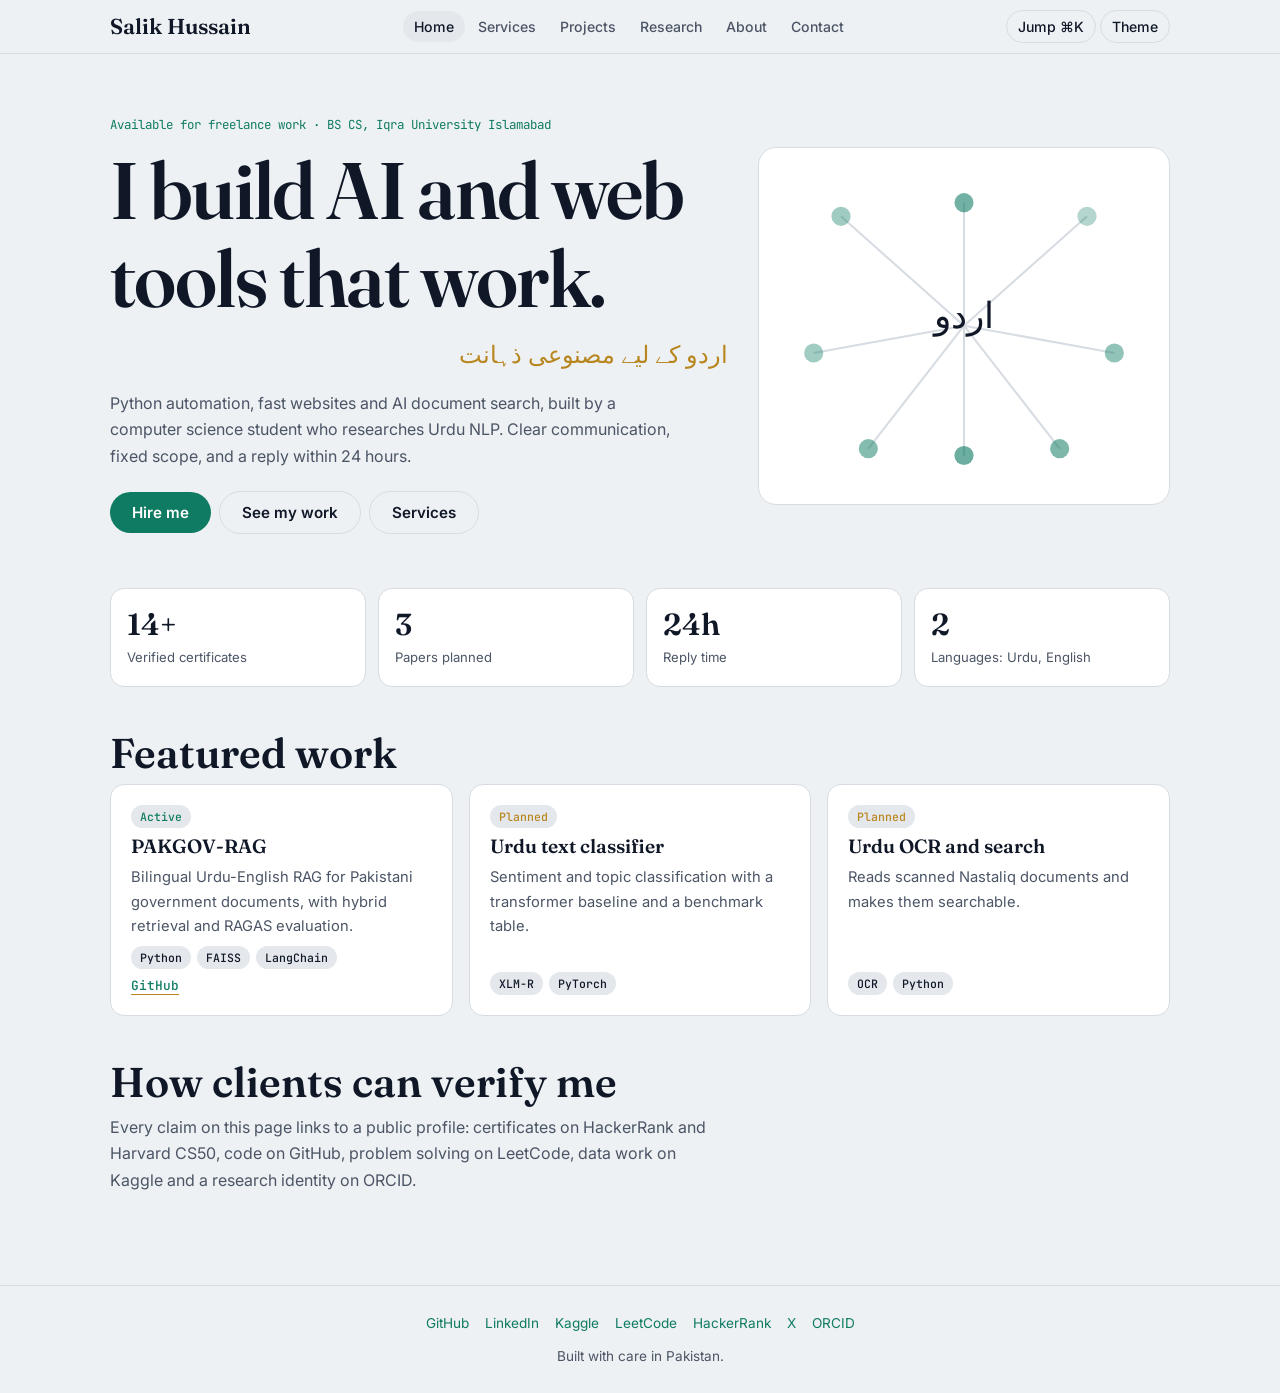
==== commit 97ace94a: "Update FAQ and project sections in index.html" ====
--- a/index.html
+++ b/index.html
@@ -120,4 +120,98 @@
 <h2>How we work</h2>
 <div class="grid steps"><div class="card"><h3>Brief</h3><p>Tell me what you need. I reply with questions and a fixed quote within 24 hours.</p></div><div class="card"><h3>Build</h3><p>I share progress in short updates so you see work early, not at the end.</p></div><div class="card"><h3>Review</h3><p>You test it and request changes. Revisions are included in the agreed scope.</p></div><div class="card"><h3>Deliver</h3><p>Clean code, a short guide and handover. I stay available for fixes after delivery.</p></div></div>
 <h2>Questions clients ask</h2>
-<details><summary>Are you experienced enough?</summary><p>I am a first-year BS CS student with verified certificates in Python, SQL, REST APIs and JavaScript, and a flagship
+<details><summary>Are you experienced enough?</summary><p>I am a first-year BS CS student with verified certificates in Python, SQL, REST APIs and JavaScript, and a flagship AI project on GitHub. I take only projects I can deliver well, and I tell you early if something is outside my skills.</p></details>
+<details><summary>How fast can you start?</summary><p>Usually within two to three days of agreeing the scope. Small projects can finish within a week.</p></details>
+<details><summary>How do we communicate and pay?</summary><p>Email, WhatsApp or the platform you prefer. Payment goes through Upwork, Fiverr or an agreed method, with milestones for larger work.</p></details>
+<details><summary>Do you work with Urdu content?</summary><p>Yes. Urdu and English text processing, Urdu search and Urdu-English document question answering are my specialty.</p></details>
+</section>
+
+<section class="pg" id="projects">
+<h2>Projects</h2><div class="fl" id="pf"></div><div class="grid" id="pg"></div>
+</section>
+
+<section class="pg" id="research">
+<h2>Research</h2>
+<div class="flag"><span class="mono">Flagship project</span><h3 style="margin:6px 0">PAKGOV-RAG</h3><p class="sub" style="margin:0 0 12px">A bilingual Urdu-English retrieval-augmented generation engine for Pakistani government documents: FBR circulars, HEC policy, NADRA procedures, SECP filings and Supreme Court judgments. It combines hybrid dense and sparse retrieval (FAISS and BM25) with a QLoRA fine-tuned bilingual generator, evaluated with RAGAS on faithfulness, answer relevance, context precision and context recall.</p><div class="tags"><span>Python</span><span>LangChain</span><span>FAISS</span><span>HuggingFace</span><span>PyTorch</span><span>FastAPI</span></div><p style="margin-top:12px"><a class="l" href="https://github.com/salikhussain71-code/pakgov-rag" target="_blank" rel="noopener">View repository</a></p></div>
+<h3 style="margin:26px 0 12px">Planned papers</h3><div class="grid" id="papers"></div>
+<p class="sub" style="margin-top:20px">Research interests: Nastaliq text processing, bilingual embeddings, code-switching and low-resource fine-tuning (mBERT, XLM-RoBERTa, mT5). Experience and publications will be listed here as soon as they happen.</p>
+</section>
+
+<section class="pg" id="about">
+<h2>About</h2>
+<p class="sub">I am 18, from Kurram District, studying BS Computer Science in Islamabad. I started in pre-medical (F.Sc. PCB), then moved to computer science because I saw how hard it is for Urdu readers to use government information. I build practical tools, learn in public and aim for a fully funded MS in AI abroad (MBZUAI, KAUST, ETH Zurich, EPFL, TU Munich). Freelance work lets me practise on real problems while I study.</p>
+<div class="tl" id="tl"></div>
+<h2>Skills</h2><div id="sk"></div>
+<h2>Credentials</h2><div class="grid" id="cr"></div>
+</section>
+
+<section class="pg" id="contact">
+<h2>Start a project</h2><p class="sub">Tell me what you need, your deadline and a rough budget. I reply within 24 hours.</p>
+<p><a class="btn" id="wa" style="display:none" target="_blank" rel="noopener">Message on WhatsApp</a><a class="btn o" href="mailto:salikhussain71@gmail.com">salikhussain71@gmail.com</a><a class="btn o" id="up" style="display:none" target="_blank" rel="noopener">Upwork profile</a><a class="btn o" id="fv" style="display:none" target="_blank" rel="noopener">Fiverr profile</a></p>
+<form id="f" novalidate>
+<label class="f">Name<input id="n" autocomplete="name"><span class="err" id="en"></span></label>
+<label class="f">Your email<input id="e" type="email" autocomplete="email"><span class="err" id="ee"></span></label>
+<label class="f">Project type<select id="t"><option>Python automation</option><option>Website</option><option>AI chatbot or document search</option><option>Data cleaning and analysis</option><option>Urdu or English text processing</option><option>Other</option></select></label>
+<label class="f">Details<textarea id="m" rows="5"></textarea><span class="err" id="em"></span></label>
+<button class="btn" type="submit" style="justify-self:start">Send enquiry</button>
+</form>
+</section>
+</main>
+<button class="btn" id="top" aria-label="Back to top">Top</button>
+<div id="pal" role="dialog" aria-label="Quick jump"><div id="pl"></div></div>
+<footer>
+<a href="https://github.com/salikhussain71-code" target="_blank" rel="noopener">GitHub</a><a href="https://www.linkedin.com/in/salik-hussain-7822a1388/" target="_blank" rel="noopener">LinkedIn</a><a href="https://www.kaggle.com/salikhussain" target="_blank" rel="noopener">Kaggle</a><a href="https://leetcode.com/u/salikhussain71/" target="_blank" rel="noopener">LeetCode</a><a href="https://www.hackerrank.com/profile/salikhussain71" target="_blank" rel="noopener">HackerRank</a><a href="https://x.com/salikhussain71" target="_blank" rel="noopener">X</a><a href="https://orcid.org/0009-0002-2163-1728" target="_blank" rel="noopener">ORCID</a>
+<p style="margin-top:10px">Built with care in Pakistan.</p></footer>
+
+<script>
+/* EDIT HERE: add your links. Empty values stay hidden. WhatsApp format: 923001234567 */
+var CFG={whatsapp:"",upwork:"",fiverr:""};
+var $=function(i){return document.getElementById(i)};
+var PAGES=[["home","Home"],["services","Services"],["projects","Projects"],["research","Research"],["about","About"],["contact","Contact"]];
+var SV=[["Python automation","Scripts that clean files, scrape public data, send reports and save hours of manual work.",["Python","Pandas","APIs"]],["Websites","Fast, responsive business and portfolio sites with clear copy and contact forms.",["HTML","CSS","JavaScript"]],["AI chatbot and document search","Ask questions over your PDFs and documents, in English or Urdu, with sources shown.",["RAG","LangChain","FAISS"]],["Data cleaning and analysis","Turn messy spreadsheets and CSVs into clean data and clear charts.",["SQL","Pandas","Kaggle"]],["Urdu and English text work","Search, classification and processing for Urdu text, including Nastaliq documents.",["NLP","Transformers"]]];
+var PR=[
+{n:"PAKGOV-RAG",c:"AI",s:"Active",d:"Bilingual Urdu-English RAG for Pakistani government documents, with hybrid retrieval and RAGAS evaluation.",t:["Python","FAISS","LangChain"],g:"https://github.com/salikhussain71-code/pakgov-rag"},
+{n:"Urdu text classifier",c:"AI",s:"Planned",d:"Sentiment and topic classification with a transformer baseline and a benchmark table.",t:["XLM-R","PyTorch"]},
+{n:"Urdu OCR and search",c:"Data",s:"Planned",d:"Reads scanned Nastaliq documents and makes them searchable.",t:["OCR","Python"]},
+{n:"Study dashboard",c:"Web",s:"Planned",d:"Progress tracker for weekly study hours, courses and GPA goals.",t:["JavaScript","Web"]},
+{n:"This portfolio",c:"Web",s:"Active",d:"Open-source personal site hosted on GitHub Pages.",t:["HTML","CSS","JS"],g:"https://github.com/salikhussain71-code"}];
+var PAP=[["Urdu RAG benchmark for government documents","In progress","Target: ACL SANLP Workshop"],["Low-resource Urdu dataset and evaluation","Idea","Collect, clean and evaluate public-sector Urdu text"],["Efficient fine-tuning for Urdu LLMs","Idea","QLoRA and adapter methods on small hardware"]];
+var TL=[["Aug 2026","F.Sc. Pre-Medical complete","SSC 83.27%, HSSC 71.18%"],["Oct 2026","BS Computer Science begins","Iqra University Islamabad"],["Year 1","Foundations and freelancing start","C, Python, first client projects, PAKGOV-RAG prototype"],["Year 2","Core CS and machine learning","Algorithms, ML, research internship search"],["Year 3","Research and internships","First paper submission"],["Year 4","MS applications","Scholarships: MBZUAI, KAUST, ETH, EPFL, TUM"]];
+var SK=[["Languages",["Python","C++","SQL","JavaScript","Bash","LaTeX"]],["ML and NLP",["PyTorch","HuggingFace","LangChain","FAISS","Scikit-Learn","NumPy","Pandas"]],["Tools",["Git","GitHub Actions","Docker","FastAPI","Neo4j","Linux","Gradio"]],["Mathematics",["Linear Algebra","Calculus","Probability","Optimization"]]];
+var CR=[["CS50's Introduction to Programming with Python","Harvard University","https://cs50.harvard.edu/certificates/ec4d3f24-6d4b-4cba-bc09-7cfae8bf778a"],["Scientific Computing with Python","freeCodeCamp",""],["Problem Solving (Intermediate)","HackerRank","https://www.hackerrank.com/certificates/4cd35bd7e556"],["Problem Solving (Basic)","HackerRank","https://www.hackerrank.com/certificates/5b5ccf0b4211"],["Python (Basic)","HackerRank","https://www.hackerrank.com/certificates/ac3fe144a4cd"],["SQL (Advanced)","HackerRank","https://www.hackerrank.com/certificates/c3f0e29b7368"],["SQL (Intermediate)","HackerRank","https://www.hackerrank.com/certificates/eceac0ebd444"],["SQL (Basic)","HackerRank","https://www.hackerrank.com/certificates/3cc6cdfa1e81"],["REST API (Intermediate)","HackerRank","https://www.hackerrank.com/certificates/16bc1e22871d"],["JavaScript (Basic)","HackerRank","https://www.hackerrank.com/certificates/cacb7f1ae804"],["Software Engineer role certificate","HackerRank","https://www.hackerrank.com/certificates/a4b2b72f8247"],["Introduction to LLMs","SoloLearn",""],["Machine Learning for Beginners","SoloLearn",""],["HP LIFE Ambassador","HP LIFE",""]];
+function card(p){return '<div class="card"><span class="chip '+(p.s==="Active"?"a":"p")+'">'+p.s+'</span><h3>'+p.n+'</h3><p>'+p.d+'</p><div class="tags">'+p.t.map(function(x){return"<span>"+x+"</span>"}).join("")+'</div>'+(p.g?'<a class="l" href="'+p.g+'" target="_blank" rel="noopener">GitHub</a>':'')+'</div>'}
+$("nav").innerHTML=PAGES.map(function(p){return '<button data-go="'+p[0]+'">'+p[1]+'</button>'}).join("");
+$("pl").innerHTML=$("nav").innerHTML;
+$("feat").innerHTML=PR.slice(0,3).map(card).join("");
+$("sv").innerHTML=SV.map(function(s){return '<div class="card"><h3>'+s[0]+'</h3><p>'+s[1]+'</p><div class="tags">'+s[2].map(function(x){return"<span>"+x+"</span>"}).join("")+'</div><a class="l" href="#" data-go="contact">Request a quote</a></div>'}).join("");
+$("tl").innerHTML=TL.map(function(x){return '<div><small>'+x[0]+'</small><b>'+x[1]+'</b><p style="color:var(--mute);font-size:.9rem">'+x[2]+'</p></div>'}).join("");
+$("papers").innerHTML=PAP.map(function(x){return '<div class="card"><span class="chip p">'+x[1]+'</span><h3>'+x[0]+'</h3><p>'+x[2]+'</p></div>'}).join("");
+$("sk").innerHTML=SK.map(function(g){return '<div class="lv">'+g[0]+'</div><div class="pills">'+g[1].map(function(x){return"<span>"+x+"</span>"}).join("")+'</div>'}).join("");
+$("cr").innerHTML=CR.map(function(c){return '<div class="card"><h3 style="font-size:1.05rem">'+c[0]+'</h3><p>'+c[1]+'</p>'+(c[2]?'<a class="l" href="'+c[2]+'" target="_blank" rel="noopener">View credential</a>':'')+'</div>'}).join("");
+var cat="All",cats=["All","AI","Data","Web"];
+function rp(){$("pf").innerHTML=cats.map(function(c){return '<button data-f="'+c+'" class="'+(c===cat?"on":"")+'">'+c+'</button>'}).join("");$("pg").innerHTML=PR.filter(function(p){return cat==="All"||p.c===cat}).map(card).join("")}rp();
+if(CFG.whatsapp){$("wa").href="https://wa.me/"+CFG.whatsapp;$("wa").style.display="inline-block"}
+if(CFG.upwork){$("up").href=CFG.upwork;$("up").style.display="inline-block"}
+if(CFG.fiverr){$("fv").href=CFG.fiverr;$("fv").style.display="inline-block"}
+function go(id){if(!$(id))id="home";document.querySelectorAll(".pg").forEach(function(p){p.classList.toggle("on",p.id===id)});document.querySelectorAll("nav button").forEach(function(b){if(b.dataset.go===id)b.setAttribute("aria-current","page");else b.removeAttribute("aria-current")});$("pal").classList.remove("on");window.scrollTo(0,0);try{history.replaceState(null,"","#"+id)}catch(e){}}
+document.addEventListener("click",function(e){var t=e.target.closest("[data-go]");if(t){e.preventDefault();go(t.dataset.go);return}var f=e.target.closest("[data-f]");if(f){cat=f.dataset.f;rp()}});
+function pal(o){$("pal").classList.toggle("on",o);if(o)$("pl").firstChild.focus()}
+$("kb").onclick=function(){pal(true)};$("pal").onclick=function(e){if(e.target===$("pal"))pal(false)};
+document.addEventListener("keydown",function(e){if((e.metaKey||e.ctrlKey)&&e.key.toLowerCase()==="k"){e.preventDefault();pal(!$("pal").classList.contains("on"))}if(e.key==="Escape")pal(false)});
+$("th").onclick=function(){var r=document.documentElement,d=r.dataset.theme?r.dataset.theme==="dark":matchMedia("(prefers-color-scheme:dark)").matches;r.dataset.theme=d?"light":"dark";try{localStorage.setItem("th",r.dataset.theme)}catch(e){}};
+try{var s=localStorage.getItem("th");if(s)document.documentElement.dataset.theme=s}catch(e){}
+var pts=[[60,50],[240,50],[40,150],[260,150],[80,220],[220,220],[150,40],[150,225]],o="";
+pts.forEach(function(p){o+='<line x1="150" y1="130" x2="'+p[0]+'" y2="'+p[1]+'" stroke="var(--line)" stroke-width="1.5"/>'});
+pts.forEach(function(p,i){o+='<circle cx="'+p[0]+'" cy="'+p[1]+'" r="7" fill="var(--pri)"><animate attributeName="opacity" values="1;.3;1" dur="'+(2+i*.3)+'s" repeatCount="indefinite"/></circle>'});
+$("ng").innerHTML=o;
+var W=["اردو","Urdu","زبان","NLP"],wi=0;if(!matchMedia("(prefers-reduced-motion:reduce)").matches)setInterval(function(){wi=(wi+1)%W.length;$("gl").textContent=W[wi]},1800);
+addEventListener("scroll",function(){var h=document.documentElement,p=h.scrollTop/(h.scrollHeight-h.clientHeight||1);$("bar").style.width=p*100+"%";$("top").style.display=h.scrollTop>500?"block":"none"});
+$("top").onclick=function(){window.scrollTo(0,0)};
+$("f").addEventListener("submit",function(e){e.preventDefault();var n=$("n").value.trim(),m=$("m").value.trim(),em=$("e").value.trim(),ok=/^\S+@\S+\.\S+$/.test(em);
+$("en").textContent=n?"":"Enter your name.";$("ee").textContent=ok?"":"Enter a valid email.";$("em").textContent=m?"":"Describe your project.";
+if(!n||!m||!ok)return;
+location.href="mailto:salikhussain71@gmail.com?subject="+encodeURIComponent($("t").value+" enquiry from "+n)+"&body="+encodeURIComponent(m+"\n\nReply to: "+em)});
+go((location.hash||"#home").slice(1));
+</script>
+</body>
+</html>
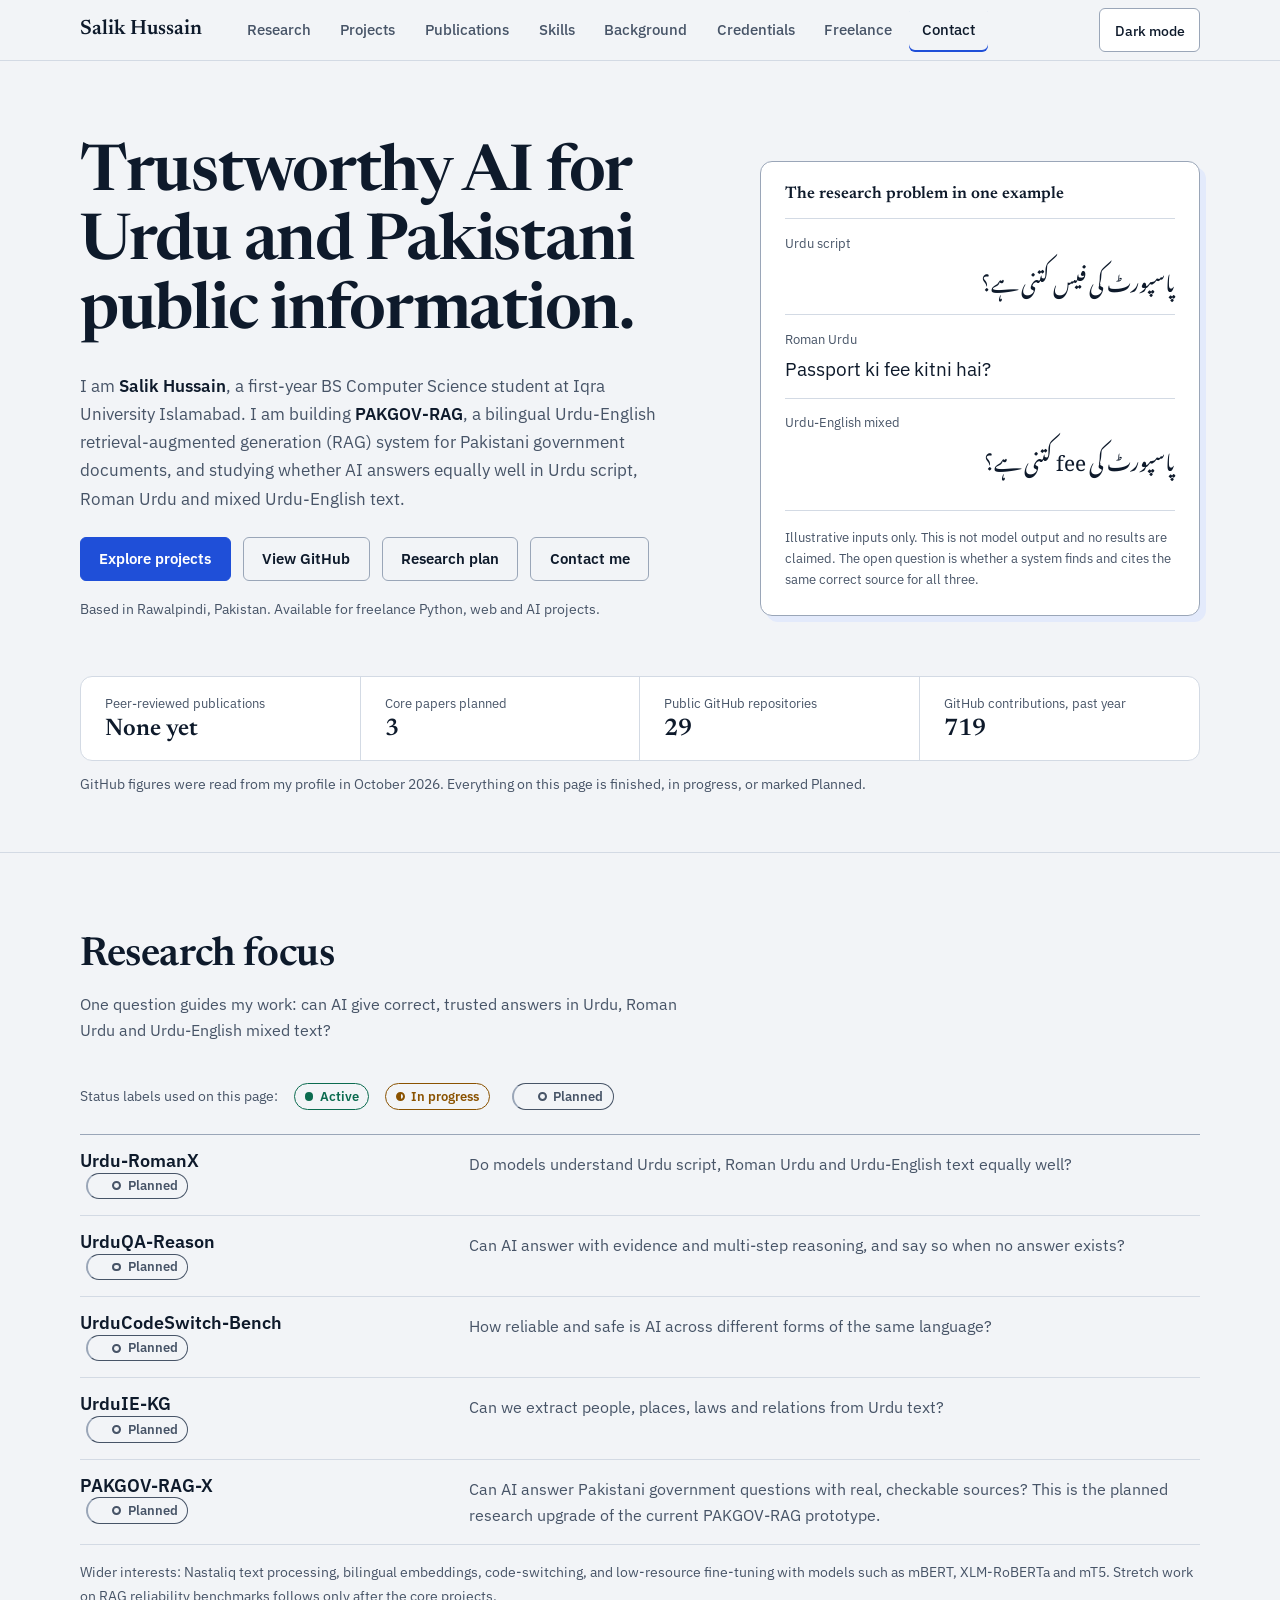
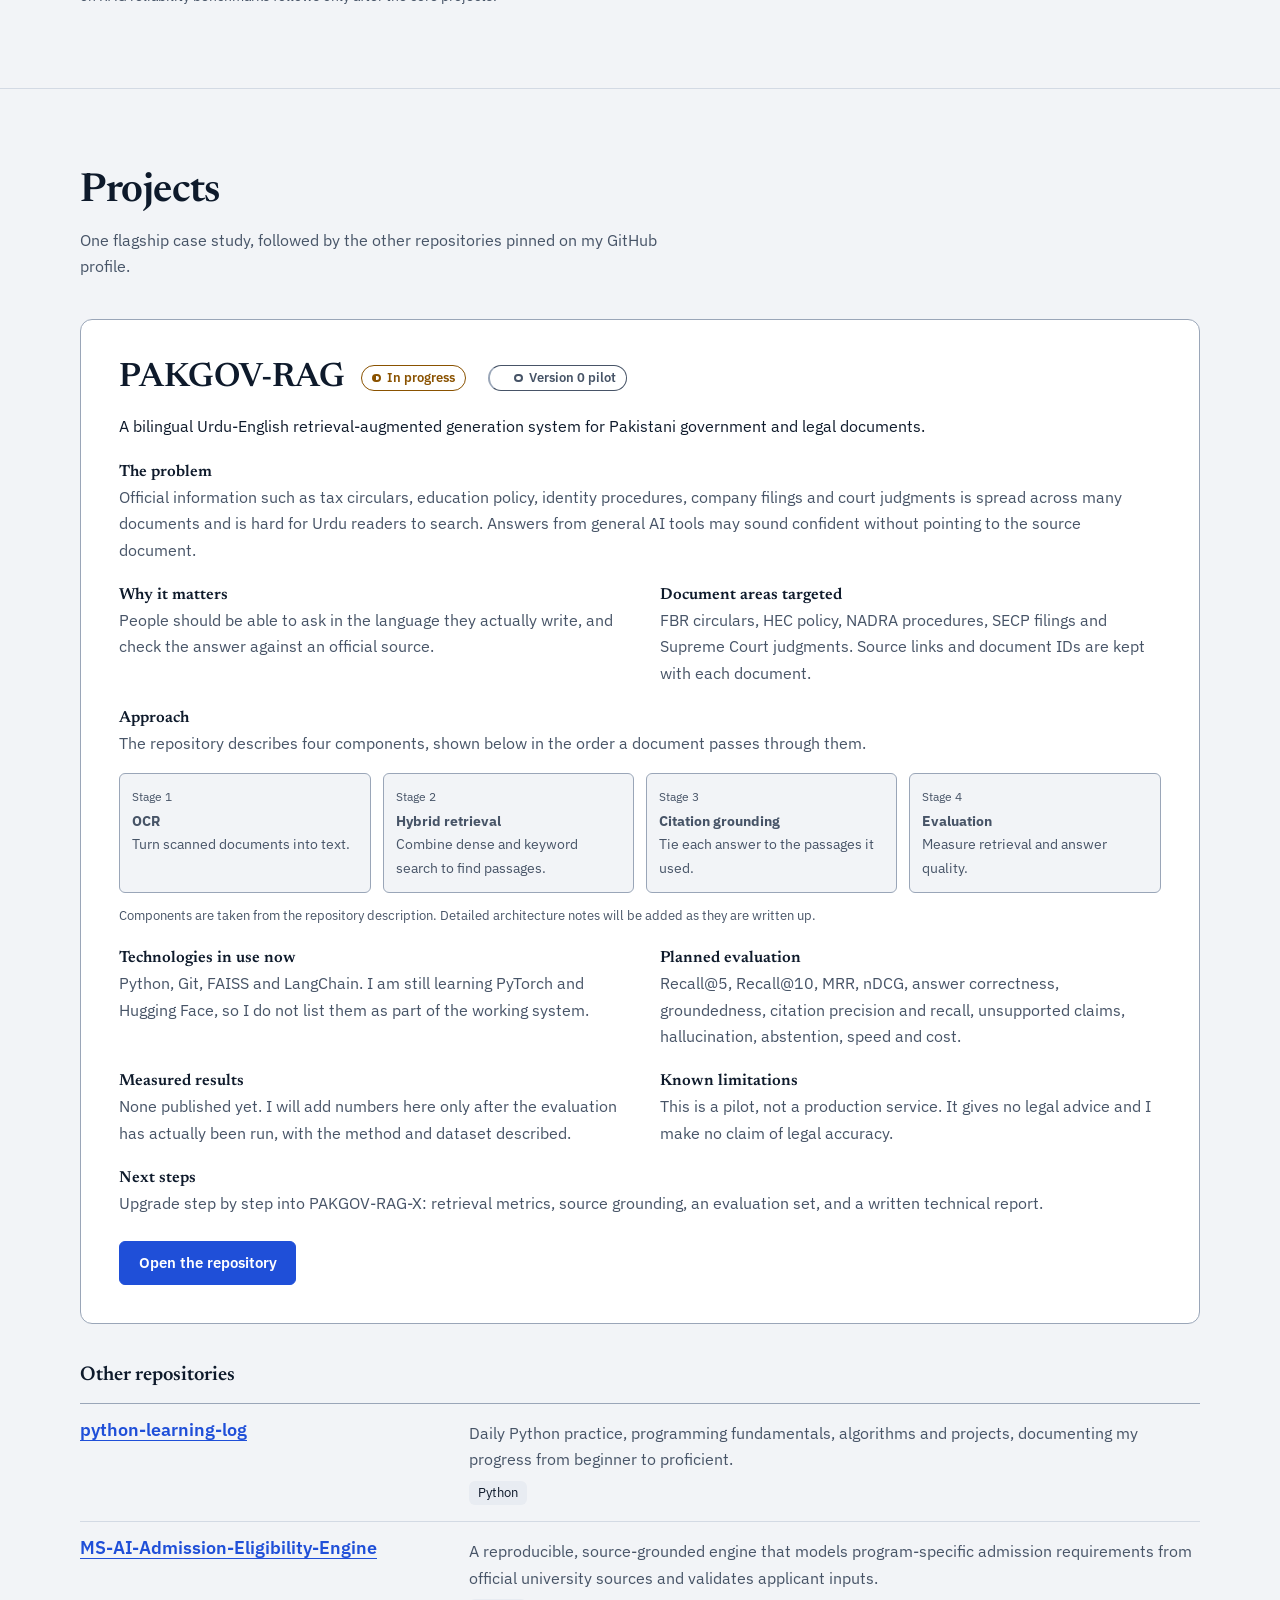
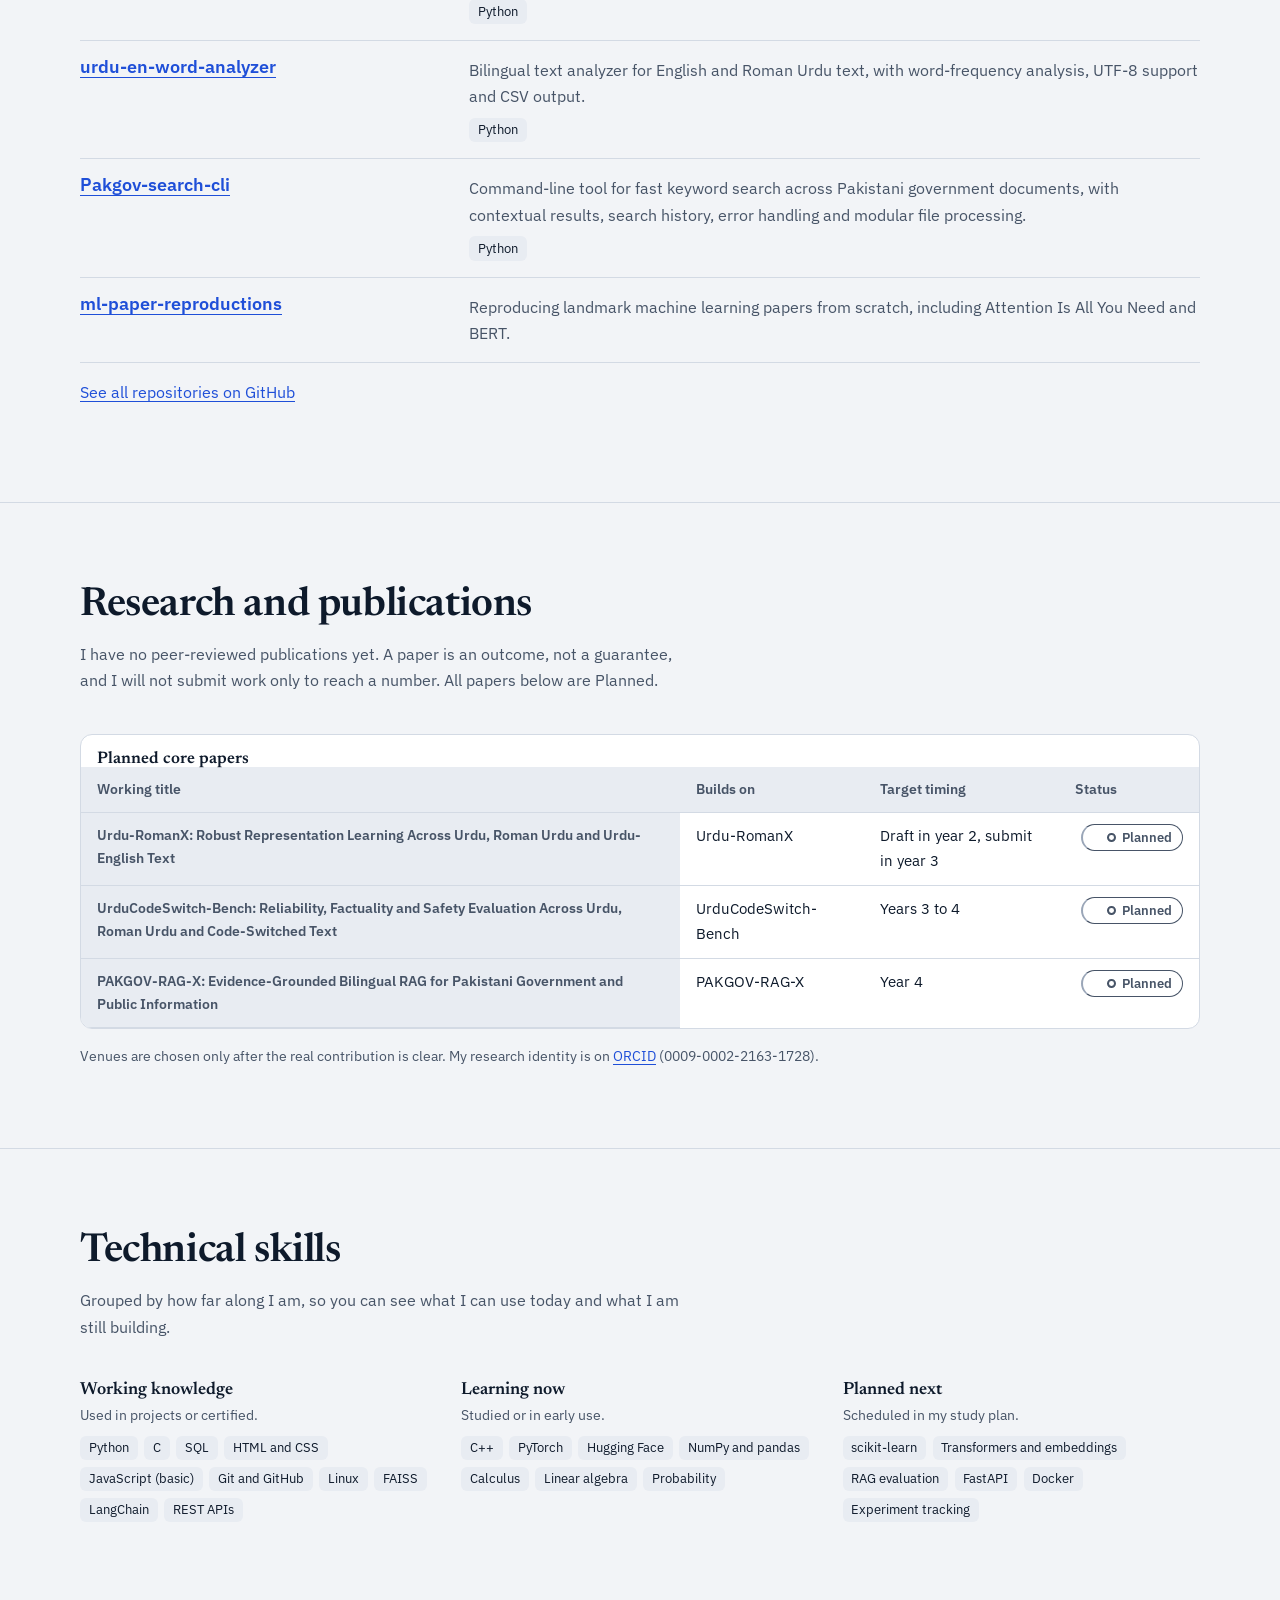
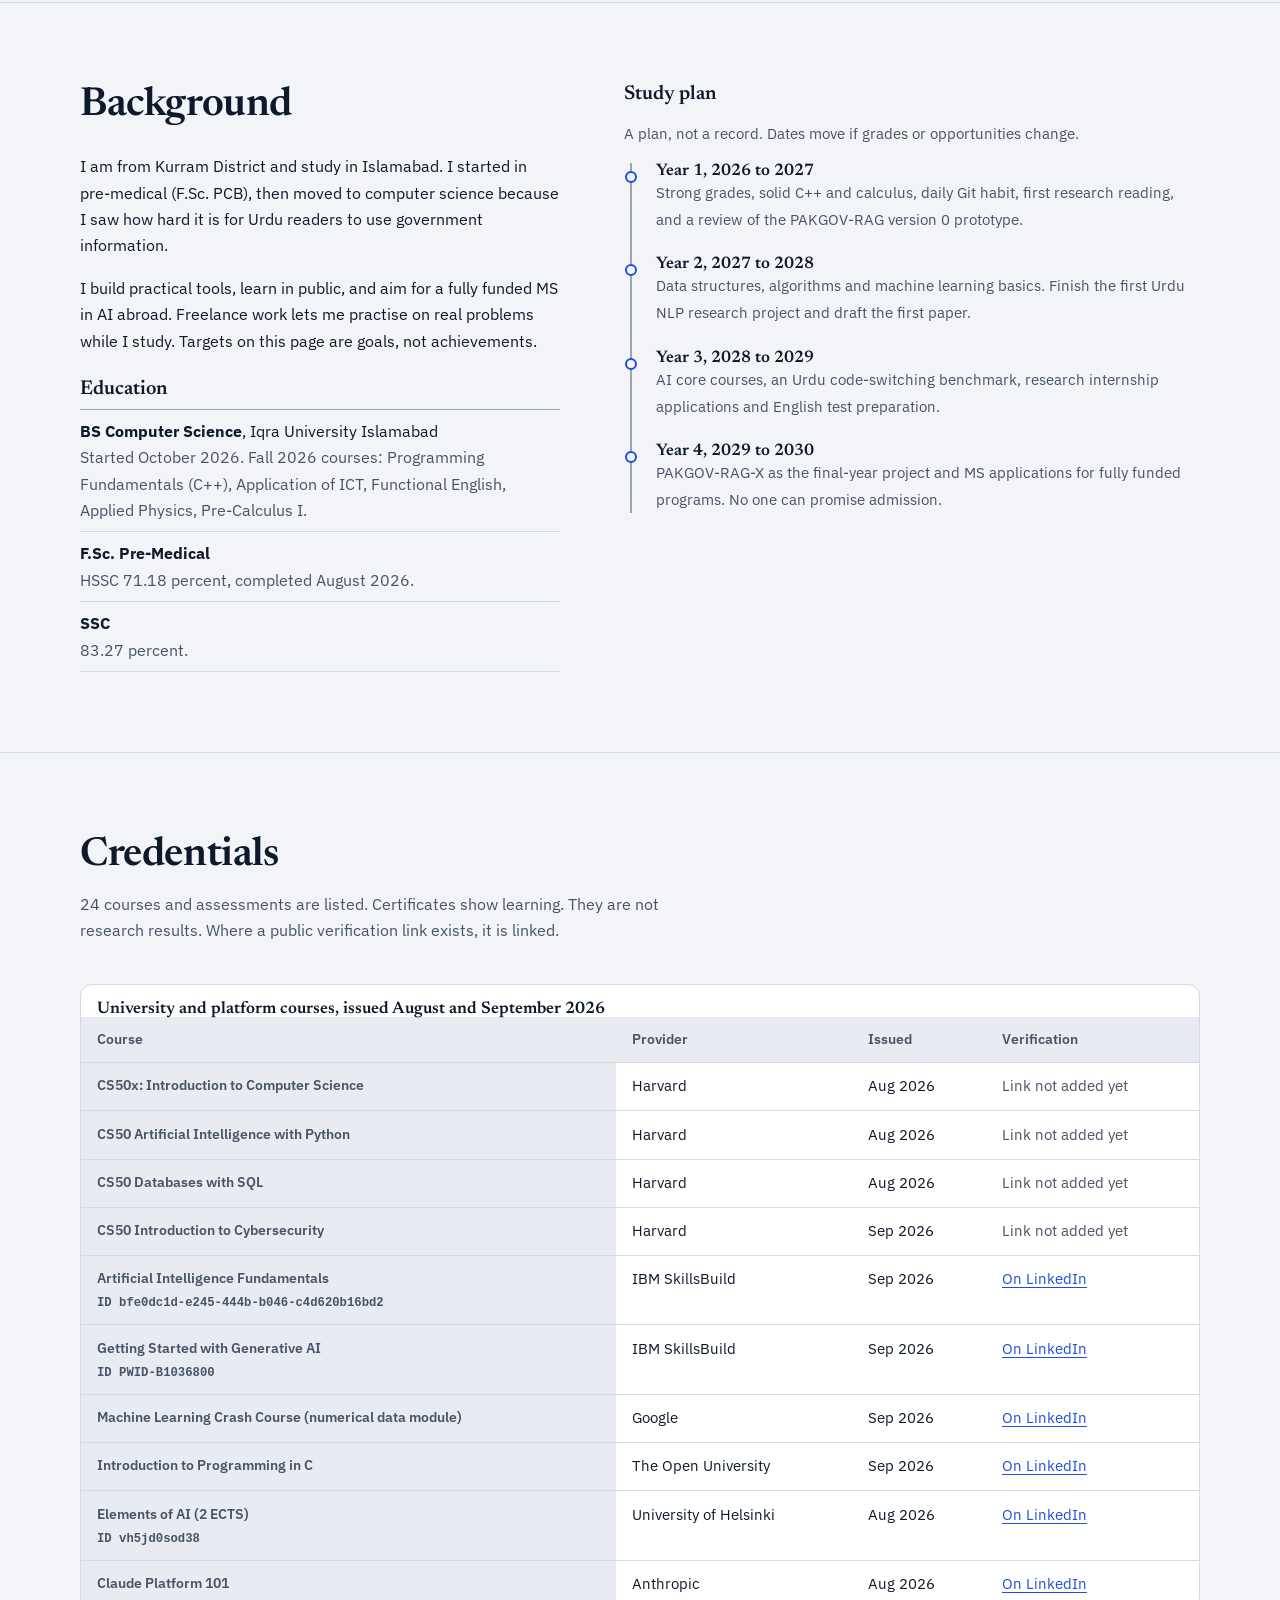
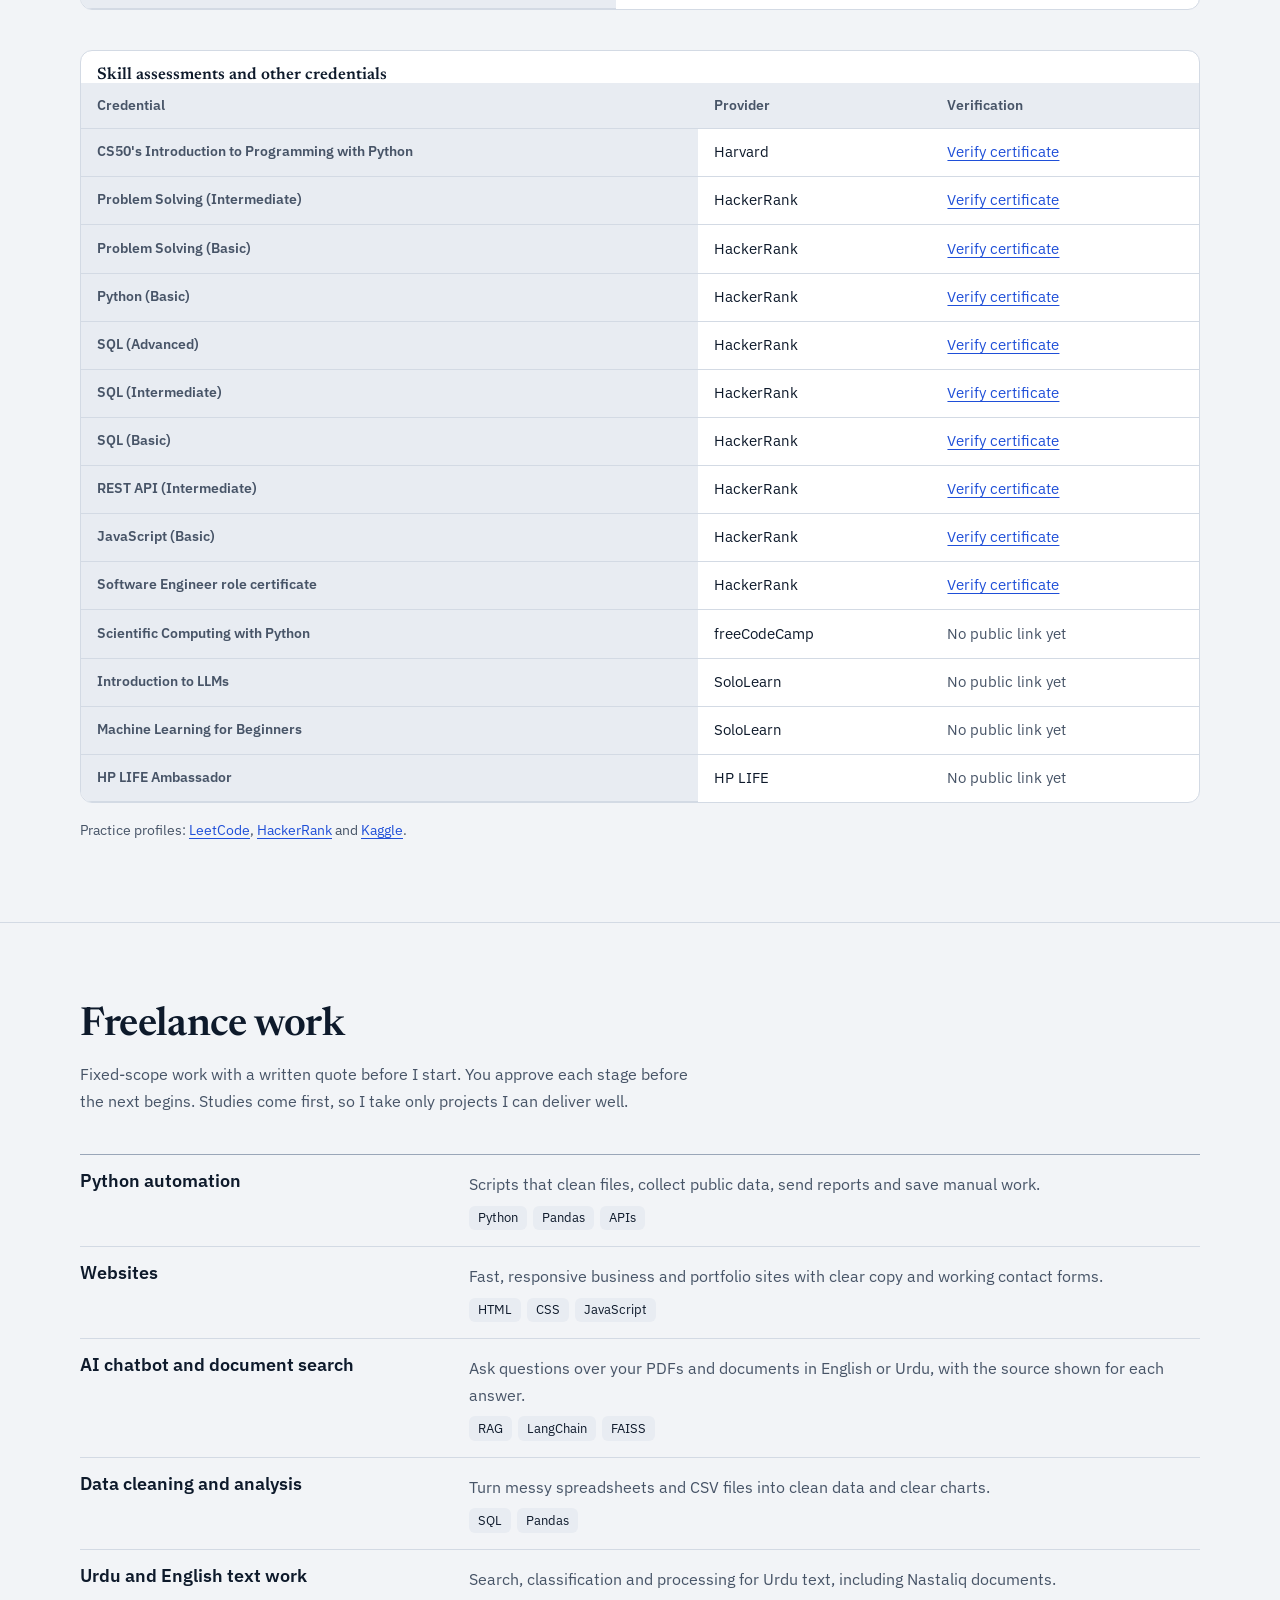
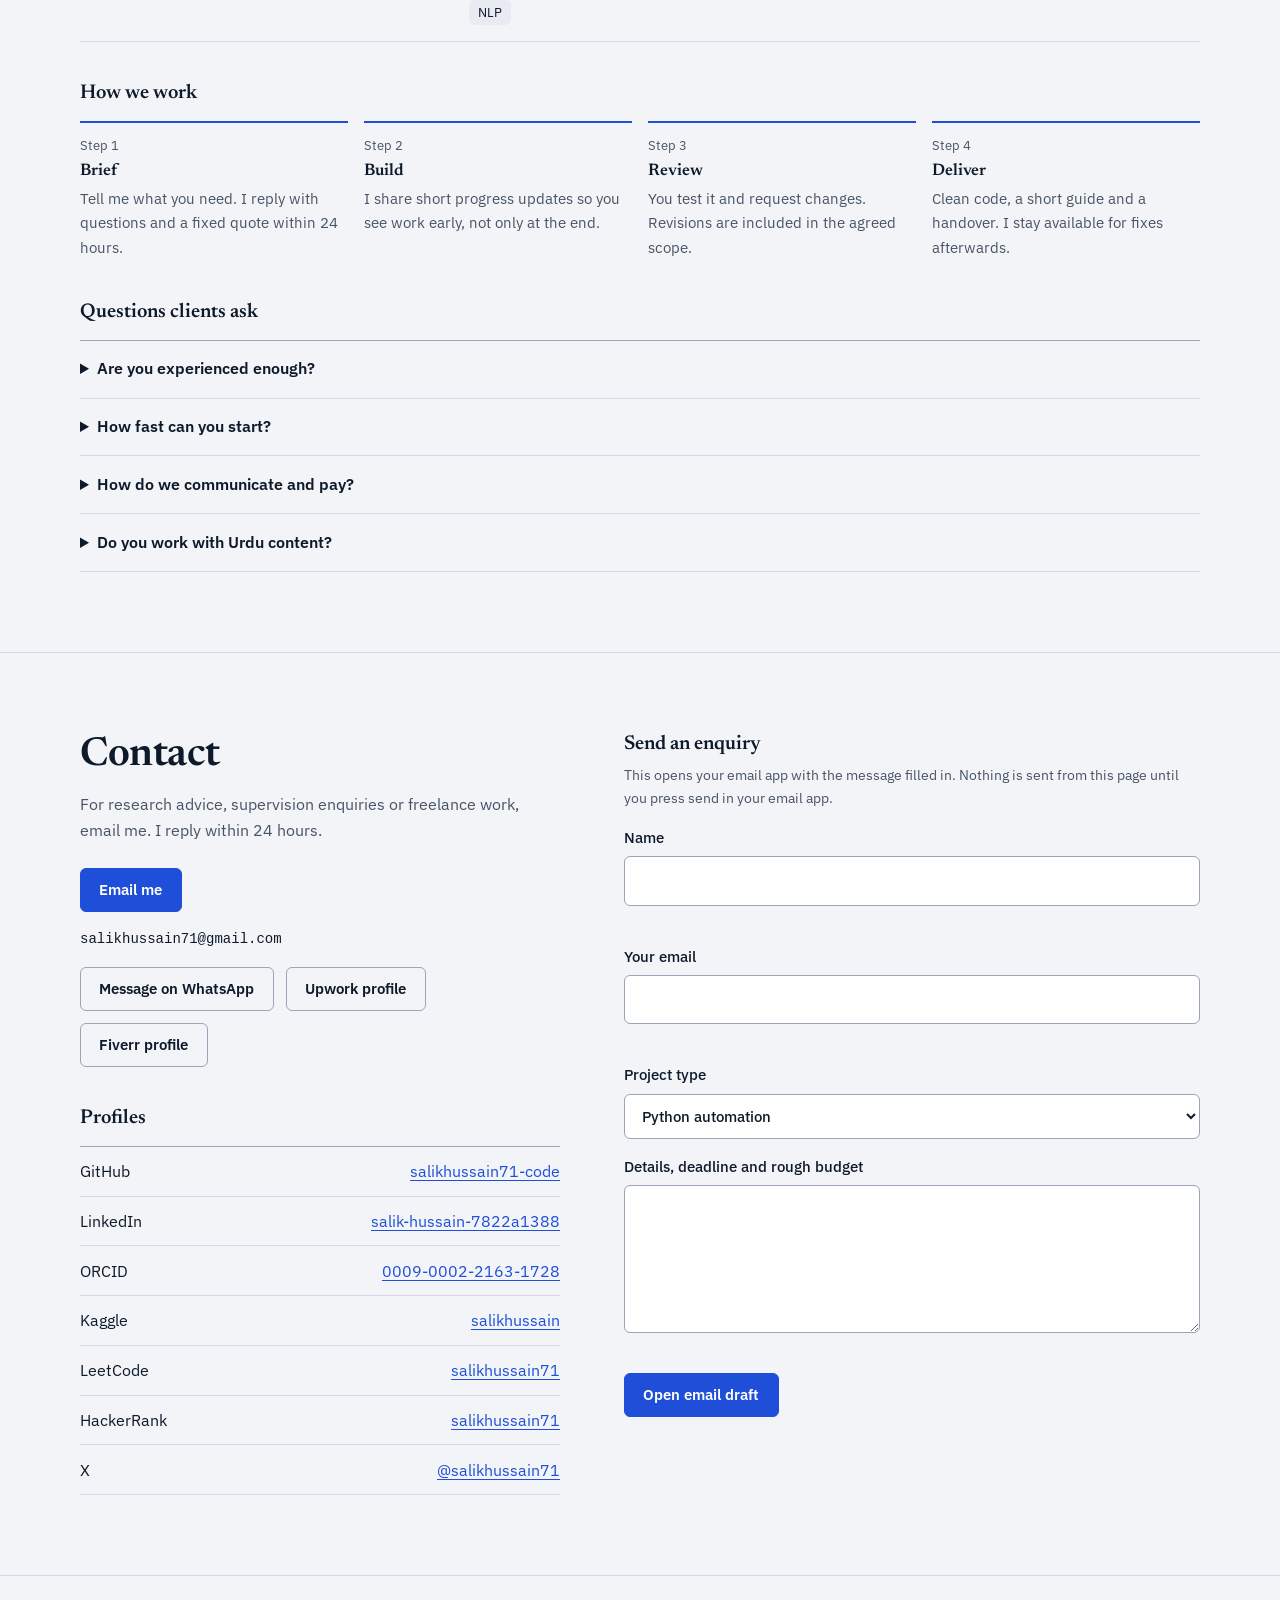
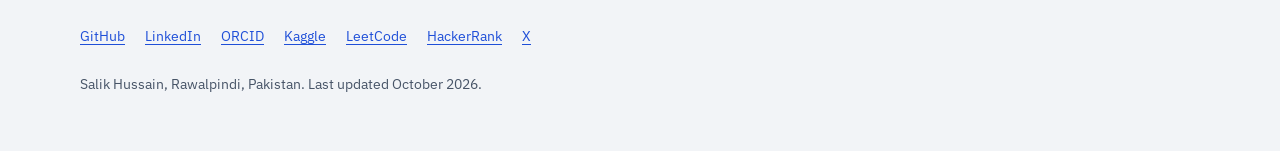
==== commit 0e9ba77b: "Update print statement from 'Hello' to 'Goodbye'" ====
--- a/index.html
+++ b/index.html
@@ -3,215 +3,770 @@
 <head>
 <meta charset="utf-8">
 <meta name="viewport" content="width=device-width, initial-scale=1, viewport-fit=cover">
+<meta name="color-scheme" content="light dark">
+<meta name="theme-color" content="#F2F4F7" media="(prefers-color-scheme: light)">
+<meta name="theme-color" content="#0B1220" media="(prefers-color-scheme: dark)">
 <meta name="google-site-verification" content="eWlesdTKurRL4gQyiMh5GzEnBuS0HP3QyugS0WUbDM8">
-<title>Salik Hussain | AI, NLP and Web Developer</title>
-<meta name="description" content="Salik Hussain, BS Computer Science student at Iqra University Islamabad. Available for freelance Python, web and AI projects. Research: Urdu-English RAG for Pakistani government documents.">
+
+<title>Salik Hussain | Urdu NLP, RAG and AI Systems</title>
+<meta name="description" content="Salik Hussain, BS Computer Science student at Iqra University Islamabad. Building PAKGOV-RAG, a bilingual Urdu-English RAG system for Pakistani government documents. Open to freelance Python, web and AI work.">
 <link rel="canonical" href="https://salikhussain71-code.github.io/">
+
 <meta property="og:type" content="website">
 <meta property="og:url" content="https://salikhussain71-code.github.io/">
-<meta property="og:title" content="Salik Hussain | AI, NLP and Web Developer">
-<meta property="og:description" content="Freelance Python, web and AI projects. Building PAKGOV-RAG, a bilingual Urdu-English RAG system.">
+<meta property="og:title" content="Salik Hussain | Urdu NLP, RAG and AI Systems">
+<meta property="og:description" content="Computer Science student building PAKGOV-RAG, a bilingual Urdu-English RAG system for Pakistani government documents.">
 <meta property="og:image" content="https://salikhussain71-code.github.io/og-image.png">
+<meta property="og:image:alt" content="Salik Hussain, Urdu NLP and RAG systems">
 <meta name="twitter:card" content="summary_large_image">
-<link rel="icon" type="image/png" href="https://salikhussain71-code.github.io/og-image.png">
-<script type="application/ld+json">{"@context":"https://schema.org","@type":"Person","name":"Salik Hussain","url":"https://salikhussain71-code.github.io/","image":"https://salikhussain71-code.github.io/og-image.png","jobTitle":"BS Computer Science Student and Freelance Developer","affiliation":{"@type":"CollegeOrUniversity","name":"Iqra University Islamabad"},"email":"mailto:salikhussain71@gmail.com","sameAs":["https://www.linkedin.com/in/salik-hussain-7822a1388/","https://github.com/salikhussain71-code","https://www.hackerrank.com/profile/salikhussain71","https://leetcode.com/u/salikhussain71/","https://www.kaggle.com/salikhussain","https://x.com/salikhussain71","https://orcid.org/0009-0002-2163-1728"],"knowsAbout":["Natural Language Processing","Retrieval-Augmented Generation","Urdu NLP","Python","Web Development","Machine Learning"]}</script>
-<link href="https://fonts.googleapis.com/css2?family=Fraunces:opsz,wght@9..144,400;9..144,600&family=Inter:wght@400;500;600&family=JetBrains+Mono:wght@400;500&display=swap" rel="stylesheet">
+<meta name="twitter:title" content="Salik Hussain | Urdu NLP, RAG and AI Systems">
+<meta name="twitter:description" content="Computer Science student building PAKGOV-RAG, a bilingual Urdu-English RAG system for Pakistani government documents.">
+<meta name="twitter:image" content="https://salikhussain71-code.github.io/og-image.png">
+
+<link rel="icon" href="data:image/svg+xml,%3Csvg xmlns='http://www.w3.org/2000/svg' viewBox='0 0 64 64'%3E%3Crect width='64' height='64' rx='14' fill='%231F4FD8'/%3E%3Ctext x='32' y='43' font-family='Georgia,serif' font-size='34' font-weight='700' text-anchor='middle' fill='%23fff'%3ESH%3C/text%3E%3C/svg%3E">
+
+<script type="application/ld+json">
+{"@context":"https://schema.org","@type":"Person","name":"Salik Hussain","url":"https://salikhussain71-code.github.io/","image":"https://salikhussain71-code.github.io/og-image.png","jobTitle":"BS Computer Science Student and Freelance Developer","affiliation":{"@type":"CollegeOrUniversity","name":"Iqra University Islamabad"},"email":"mailto:salikhussain71@gmail.com","sameAs":["https://www.linkedin.com/in/salik-hussain-7822a1388/","https://github.com/salikhussain71-code","https://www.hackerrank.com/profile/salikhussain71","https://leetcode.com/u/salikhussain71/","https://www.kaggle.com/salikhussain","https://x.com/salikhussain71","https://orcid.org/0009-0002-2163-1728"],"knowsAbout":["Natural Language Processing","Retrieval-Augmented Generation","Urdu NLP","Python","Web Development","Machine Learning"]}
+</script>
+
+<!-- Applies the saved theme before first paint to avoid a flash; also marks JS as available. -->
+<script>
+(function(){
+  var r=document.documentElement;
+  r.classList.add("js");
+  try{var t=localStorage.getItem("theme");if(t==="light"||t==="dark")r.setAttribute("data-theme",t)}catch(e){}
+})();
+</script>
+
+<link rel="preconnect" href="https://fonts.googleapis.com">
+<link rel="preconnect" href="https://fonts.gstatic.com" crossorigin>
+<link rel="stylesheet" href="https://fonts.googleapis.com/css2?family=IBM+Plex+Sans:wght@400;500;600&family=Newsreader:opsz,wght@6..72,400;6..72,600&family=Noto+Nastaliq+Urdu:wght@400&display=swap">
+
 <style>
-:root{--bg:#EEF1F4;--bg2:#E4E8EC;--card:#fff;--ink:#101828;--mute:#4B5565;--pri:#0F7B63;--acc:#B8861F;--line:#D6DCE2;--on:#fff;
---d:'Fraunces',Georgia,serif;--b:'Inter',system-ui,sans-serif;--m:'JetBrains Mono',monospace}
-@media (prefers-color-scheme:dark){:root:not([data-theme="light"]){--bg:#0B1114;--bg2:#121B1F;--card:#131D21;--ink:#EAF0EE;--mute:#9AA9A8;--pri:#2DD4A7;--acc:#F5B84B;--line:#23312F;--on:#06231B}}
-:root[data-theme="dark"]{--bg:#0B1114;--bg2:#121B1F;--card:#131D21;--ink:#EAF0EE;--mute:#9AA9A8;--pri:#2DD4A7;--acc:#F5B84B;--line:#23312F;--on:#06231B}
-html{scroll-behavior:smooth}
-*{box-sizing:border-box;margin:0;padding:0}
-body{background:var(--bg);color:var(--ink);font:400 16px/1.65 var(--b)}
-a{color:inherit;text-decoration:none}
-h1,h2,h3{font-family:var(--d);font-weight:600;line-height:1.1}
-:focus-visible{outline:2px solid var(--pri);outline-offset:3px}
-#bar{position:fixed;top:0;left:0;height:3px;width:0;background:var(--pri);z-index:30}
-header{position:sticky;top:0;z-index:20;background:var(--bg);border-bottom:1px solid var(--line)}
-.hd{max-width:1100px;margin:auto;padding:10px 20px;display:flex;align-items:center;gap:10px;justify-content:space-between;flex-wrap:wrap}
-.logo{font:600 1.35rem var(--d);background:none;border:0;color:var(--ink);cursor:pointer}
-nav{display:flex;gap:2px;flex-wrap:wrap}
-nav button,.ic{background:none;border:0;color:var(--mute);font:500 .88rem var(--b);padding:7px 11px;border-radius:18px;cursor:pointer}
-nav button[aria-current="page"]{background:var(--bg2);color:var(--ink)}
-.ic{border:1px solid var(--line);color:var(--ink)}
-main{max-width:1100px;margin:auto;padding:0 20px 70px}
-.pg{display:none}.pg.on{display:block;animation:f .3s}
-@keyframes f{from{opacity:0}to{opacity:1}}
-@media (prefers-reduced-motion:reduce){.pg.on{animation:none}html{scroll-behavior:auto}}
-.mono{font-family:var(--m);font-size:.78rem;color:var(--pri)}
-.hero{padding:56px 0 36px;display:grid;grid-template-columns:1.2fr .8fr;gap:30px;align-items:center}
-h1{font-size:clamp(2.5rem,8vw,5rem);letter-spacing:-.02em;margin:10px 0 14px}
-.urdu{font-family:'Noto Nastaliq Urdu',serif;direction:rtl;font-size:1.5rem;color:var(--acc)}
-.lead{color:var(--mute);max-width:56ch;margin:14px 0 22px}
-.btn{display:inline-block;background:var(--pri);color:var(--on);border:0;padding:11px 22px;border-radius:26px;font:600 .95rem var(--b);cursor:pointer;margin:0 8px 8px 0}
-.btn.o{background:none;color:var(--ink);border:1px solid var(--line)}
-.net{width:100%;border:1px solid var(--line);border-radius:18px;background:var(--card);color:var(--ink)}
-.stats{display:grid;grid-template-columns:repeat(auto-fit,minmax(130px,1fr));gap:12px;margin:10px 0 24px}
-.st{border:1px solid var(--line);border-radius:14px;padding:16px;background:var(--card)}
-.st b{font:600 1.9rem var(--d);display:block}.st span{font-size:.82rem;color:var(--mute)}
-h2{font-size:clamp(1.8rem,4vw,2.6rem);margin:44px 0 8px}
-.sub{color:var(--mute);margin-bottom:22px;max-width:62ch}
-.grid{display:grid;grid-template-columns:repeat(auto-fill,minmax(260px,1fr));gap:16px}
-.card{background:var(--card);border:1px solid var(--line);border-radius:14px;padding:20px;display:flex;flex-direction:column;gap:8px}
-.card h3{font-size:1.2rem}.card p{color:var(--mute);font-size:.92rem;flex:1}
-.tags{display:flex;flex-wrap:wrap;gap:6px}
-.tags span,.chip{font:500 .72rem var(--m);background:var(--bg2);padding:4px 9px;border-radius:12px;align-self:flex-start}
-.chip.a{color:var(--pri)}.chip.p{color:var(--acc)}
-a.l{font:500 .8rem var(--m);color:var(--pri);border-bottom:1px solid var(--acc);align-self:flex-start}
-.fl{display:flex;gap:8px;flex-wrap:wrap;margin-bottom:18px}
-.fl button{border:1px solid var(--line);background:none;color:var(--ink);padding:7px 15px;border-radius:18px;cursor:pointer;font:500 .85rem var(--b)}
-.fl button.on{background:var(--ink);color:var(--bg)}
-.flag{border-left:3px solid var(--pri);background:var(--card);border-radius:12px;padding:26px;margin-bottom:16px}
-.tl{border-left:2px solid var(--line);margin-left:6px;padding-left:22px}
-.tl div{position:relative;padding-bottom:20px}
-.tl div::before{content:'';position:absolute;left:-29px;top:6px;width:12px;height:12px;border-radius:50%;background:var(--pri)}
-.tl b{font-family:var(--d);font-size:1.1rem}.tl small{display:block;color:var(--acc);font-family:var(--m)}
-.steps{counter-reset:s}.steps .card::before{counter-increment:s;content:counter(s);font:600 1.6rem var(--d);color:var(--acc)}
-details{background:var(--card);border:1px solid var(--line);border-radius:12px;padding:14px 18px;margin-bottom:10px}
-summary{cursor:pointer;font:600 1.02rem var(--d)}
-details p{color:var(--mute);margin-top:8px;font-size:.93rem}
-.pills{display:flex;flex-wrap:wrap;gap:7px;margin-bottom:16px}
-.pills span{font:400 .8rem var(--m);background:var(--card);border:1px solid var(--line);padding:6px 11px;border-radius:12px}
-.lv{font:500 .72rem var(--m);color:var(--mute);margin:14px 0 6px}
-form{display:grid;gap:12px;max-width:520px;margin-top:20px}
-label.f{display:grid;gap:5px;font-weight:500;font-size:.9rem}
-input,textarea,select{font:inherit;padding:11px 13px;border:1px solid var(--line);border-radius:10px;background:var(--card);color:var(--ink)}
-.err{color:#C0392B;font-size:.82rem;min-height:1em}
-#pal{position:fixed;inset:0;background:rgba(0,0,0,.5);display:none;place-items:start center;padding-top:15vh;z-index:40}
-#pal.on{display:grid}
-#pal div{background:var(--card);border:1px solid var(--line);border-radius:14px;width:min(420px,92vw);padding:10px}
-#pal button{display:block;width:100%;text-align:left;background:none;border:0;color:var(--ink);padding:10px 12px;border-radius:8px;cursor:pointer;font:500 .95rem var(--b)}
-#pal button:hover,#pal button:focus{background:var(--bg2)}
-#top{position:fixed;right:16px;bottom:16px;display:none;z-index:15}
-footer{border-top:1px solid var(--line);padding:26px 20px;text-align:center;color:var(--mute);font-size:.85rem}
-footer a{margin:0 8px;color:var(--pri)}
-@media(max-width:780px){.hero{grid-template-columns:1fr}}
+/* ===== Design tokens ===== */
+:root{
+  --bg:#F2F4F7; --surface:#FFFFFF; --sunken:#E8ECF2;
+  --ink:#0E1A2B; --mute:#475467; --line:#D3DAE4; --line-strong:#9AA6B8;
+  --acc:#1F4FD8; --acc-ink:#FFFFFF; --acc-soft:#E3EAFB;
+  --ok:#0B6B4F; --wip:#8A5200; --plan:#475467;
+  --focus:#1F4FD8;
+  --serif:'Newsreader',Georgia,'Times New Roman',serif;
+  --sans:'IBM Plex Sans',system-ui,-apple-system,'Segoe UI',Roboto,Arial,sans-serif;
+  --mono:ui-monospace,SFMono-Regular,Menlo,Consolas,monospace;
+  --urdu:'Noto Nastaliq Urdu','Jameel Noor Nastaleeq','Urdu Typesetting',serif;
+  --r-s:6px; --r-m:12px;
+  --maxw:1120px; --gutter:clamp(1rem,4vw,2rem);
+  --s1:.5rem; --s2:1rem; --s3:1.5rem; --s4:2.5rem; --s5:4rem;
+}
+@media (prefers-color-scheme:dark){
+  :root:not([data-theme="light"]){
+    --bg:#0B1220; --surface:#111A2B; --sunken:#0E1626;
+    --ink:#E7ECF4; --mute:#A6B3C6; --line:#223049; --line-strong:#4A5C7A;
+    --acc:#8FB0FF; --acc-ink:#0A1530; --acc-soft:#16264A;
+    --ok:#5FD4A6; --wip:#F0BC63; --plan:#A6B3C6; --focus:#8FB0FF;
+  }
+}
+:root[data-theme="dark"]{
+  --bg:#0B1220; --surface:#111A2B; --sunken:#0E1626;
+  --ink:#E7ECF4; --mute:#A6B3C6; --line:#223049; --line-strong:#4A5C7A;
+  --acc:#8FB0FF; --acc-ink:#0A1530; --acc-soft:#16264A;
+  --ok:#5FD4A6; --wip:#F0BC63; --plan:#A6B3C6; --focus:#8FB0FF;
+}
+
+/* ===== Base ===== */
+*,*::before,*::after{box-sizing:border-box}
+html{scroll-behavior:smooth;scroll-padding-top:5rem;-webkit-text-size-adjust:100%}
+body{margin:0;background:var(--bg);color:var(--ink);font:400 1rem/1.65 var(--sans);overflow-wrap:break-word;
+  padding-left:env(safe-area-inset-left,0px);padding-right:env(safe-area-inset-right,0px)}
+h1,h2,h3{font-family:var(--serif);font-weight:600;line-height:1.15;margin:0;text-wrap:balance}
+h2{font-size:clamp(1.75rem,1.3rem + 2vw,2.5rem);letter-spacing:-.01em}
+h3{font-size:1.25rem}
+p{margin:0 0 var(--s2)}
+ul,ol{margin:0;padding:0}
+a{color:var(--acc);text-underline-offset:.2em;text-decoration-thickness:1px}
+a:hover{text-decoration-thickness:2px}
+:focus-visible{outline:3px solid var(--focus);outline-offset:3px;border-radius:3px}
+code,.mono{font-family:var(--mono);font-size:.875em}
+.container{width:min(100% - 2*var(--gutter),var(--maxw));margin-inline:auto}
+.muted{color:var(--mute)}
+.skip{position:absolute;left:var(--s2);top:-4rem;background:var(--acc);color:var(--acc-ink);padding:.6rem 1rem;border-radius:var(--r-s);z-index:100}
+.skip:focus{top:var(--s1)}
+
+/* ===== Header ===== */
+.site-header{position:sticky;top:0;z-index:50;background:var(--bg);border-bottom:1px solid var(--line);padding-top:env(safe-area-inset-top,0px)}
+.bar{display:flex;flex-wrap:wrap;align-items:center;gap:.25rem var(--s2);padding-block:.5rem}
+.brand{font:600 1.3rem/1 var(--serif);color:var(--ink);text-decoration:none;margin-right:auto;padding:.7rem 0}
+.tools{display:flex;gap:.5rem}
+.nav{order:3;flex-basis:100%}
+.nav ul{list-style:none;display:flex;flex-wrap:wrap;gap:.25rem}
+.nav a{display:inline-flex;align-items:center;min-height:44px;padding:0 .8rem;border-radius:var(--r-s);color:var(--mute);text-decoration:none;font-weight:500;font-size:.9375rem}
+.nav a:hover{color:var(--ink);background:var(--sunken)}
+.nav a[aria-current="true"]{color:var(--ink);box-shadow:inset 0 -2px 0 var(--acc)}
+.icon-btn{min-height:44px;min-width:44px;padding:0 .9rem;border:1px solid var(--line-strong);border-radius:var(--r-s);background:var(--surface);color:var(--ink);font:500 .9rem var(--sans);cursor:pointer}
+.icon-btn:hover{background:var(--sunken)}
+.menu-btn{display:none}
+@media (max-width:999px){
+  .js .menu-btn{display:inline-block}
+  .js .nav{display:none}
+  .js .nav.open{display:block;padding-bottom:var(--s1)}
+  .js .nav ul{flex-direction:column}
+  .js .nav a{width:100%}
+}
+@media (min-width:1000px){
+  .nav{order:0;flex-basis:auto}
+  .brand{margin-right:var(--s2)}
+  .bar{flex-wrap:nowrap}
+  .nav{margin-right:auto}
+}
+
+/* ===== Buttons ===== */
+.btn{display:inline-flex;align-items:center;justify-content:center;min-height:44px;padding:.55rem 1.15rem;border-radius:var(--r-s);border:1px solid var(--acc);background:var(--acc);color:var(--acc-ink);font:600 .9375rem var(--sans);text-decoration:none;cursor:pointer}
+.btn:hover{filter:brightness(1.08);text-decoration:none}
+.btn.alt{background:transparent;color:var(--ink);border-color:var(--line-strong)}
+.btn.alt:hover{background:var(--sunken);filter:none}
+.actions{display:flex;flex-wrap:wrap;gap:.75rem;margin-top:var(--s3)}
+
+/* ===== Sections ===== */
+section{padding-block:clamp(3rem,7vw,5rem);border-top:1px solid var(--line)}
+.head{max-width:62ch;margin-bottom:var(--s4)}
+.head p{color:var(--mute);margin:.75rem 0 0}
+.split{display:grid;gap:var(--s4)}
+@media (min-width:900px){.split{grid-template-columns:minmax(0,5fr) minmax(0,6fr);gap:var(--s5);align-items:start}}
+
+/* ===== Hero ===== */
+#top{border-top:0;padding-block:clamp(2.5rem,7vw,5rem) clamp(2rem,5vw,3.5rem)}
+.hero{display:grid;gap:var(--s4);align-items:center}
+@media (min-width:900px){.hero{grid-template-columns:minmax(0,7fr) minmax(0,5fr);gap:var(--s5)}}
+h1{font-size:clamp(2.1rem,1.2rem + 4.4vw,4rem);letter-spacing:-.02em;line-height:1.08}
+.lead{font-size:1.0625rem;color:var(--mute);max-width:60ch;margin:var(--s3) 0 0}
+.lead strong{color:var(--ink);font-weight:600}
+.where{margin-top:var(--s2);font-size:.9rem;color:var(--mute)}
+
+/* The memorable element: one question in three written forms */
+.forms{margin:0;background:var(--surface);border:1px solid var(--line-strong);border-radius:var(--r-m);padding:var(--s3);box-shadow:6px 6px 0 var(--acc-soft)}
+.forms figcaption{font:600 1.05rem var(--serif);margin-bottom:var(--s2)}
+.forms dl{margin:0;display:grid;gap:0}
+.forms dl>div{padding:.85rem 0;border-top:1px solid var(--line)}
+.forms dt{font-size:.8125rem;color:var(--mute);margin-bottom:.15rem}
+.forms dd{margin:0;font-size:1.2rem}
+.forms .urdu{font-family:var(--urdu);line-height:2.1;text-align:right;font-size:1.3rem}
+.forms .note{font-size:.8125rem;color:var(--mute);margin:var(--s2) 0 0;padding-top:var(--s2);border-top:1px solid var(--line)}
+
+/* ===== Evidence snapshot ===== */
+.snap{display:grid;gap:0;margin:0;border:1px solid var(--line);border-radius:var(--r-m);background:var(--surface);overflow:hidden}
+.snap>div{padding:var(--s2) var(--s3);border-bottom:1px solid var(--line)}
+.snap>div:last-child{border-bottom:0}
+.snap dt{font-size:.8125rem;color:var(--mute)}
+.snap dd{margin:0;font:600 1.5rem/1.2 var(--serif)}
+@media (min-width:640px){.snap{grid-template-columns:repeat(2,1fr)}.snap>div:nth-child(odd){border-right:1px solid var(--line)}.snap>div:nth-last-child(-n+2){border-bottom:0}}
+@media (min-width:1000px){.snap{grid-template-columns:repeat(4,1fr)}.snap>div{border-bottom:0;border-right:1px solid var(--line)}.snap>div:last-child{border-right:0}}
+
+/* ===== Status labels (text plus shape, never colour alone) ===== */
+.tag{display:inline-flex;align-items:center;gap:.4rem;font-size:.8125rem;font-weight:600;padding:.1rem .6rem;border-radius:99px;border:1px solid currentColor;white-space:nowrap}
+.tag::before{content:"";width:.55rem;height:.55rem;border-radius:50%;border:2px solid currentColor}
+.tag.active{color:var(--ok)}.tag.active::before{background:currentColor}
+.tag.wip{color:var(--wip)}.tag.wip::before{background:linear-gradient(90deg,currentColor 50%,transparent 50%)}
+.tag.plan{color:var(--plan)}
+.legend{display:flex;flex-wrap:wrap;gap:.5rem 1rem;align-items:center;font-size:.875rem;color:var(--mute);margin:0 0 var(--s3)}
+
+/* ===== Lists and rows ===== */
+.rows{list-style:none;border-top:1px solid var(--line-strong)}
+.rows>li{display:grid;gap:.35rem var(--s3);padding:var(--s2) 0;border-bottom:1px solid var(--line)}
+@media (min-width:760px){.rows>li{grid-template-columns:minmax(0,4fr) minmax(0,8fr)}}
+.rows h3{font-size:1.1rem;font-family:var(--sans);font-weight:600}
+.rows p{margin:0;color:var(--mute)}
+.chips{display:flex;flex-wrap:wrap;gap:.4rem;list-style:none;margin-top:.5rem}
+.chips li{font-size:.8125rem;background:var(--sunken);border-radius:var(--r-s);padding:.1rem .55rem}
+
+/* ===== Tables ===== */
+.scroll{overflow-x:auto;border:1px solid var(--line);border-radius:var(--r-m);background:var(--surface)}
+.scroll:focus-visible{outline-offset:2px}
+table{border-collapse:collapse;width:100%;min-width:560px;font-size:.9375rem}
+caption{text-align:left;padding:var(--s2) var(--s2) 0;font:600 1.05rem var(--serif)}
+th,td{text-align:left;padding:.7rem var(--s2);border-bottom:1px solid var(--line);vertical-align:top}
+th{font-weight:600;font-size:.875rem;color:var(--mute);background:var(--sunken)}
+tbody tr:last-child td{border-bottom:0}
+td .mono{overflow-wrap:anywhere}
+
+/* ===== Case study ===== */
+.case{background:var(--surface);border:1px solid var(--line-strong);border-radius:var(--r-m);padding:clamp(1.25rem,3vw,2.5rem);margin-bottom:var(--s4)}
+.case-top{display:flex;flex-wrap:wrap;gap:.5rem var(--s2);align-items:center;margin-bottom:var(--s2)}
+.case h3{font-size:clamp(1.5rem,1.2rem + 1.2vw,2.1rem)}
+.facts{display:grid;gap:var(--s3);margin:var(--s3) 0 0}
+@media (min-width:760px){.facts{grid-template-columns:repeat(2,minmax(0,1fr));column-gap:var(--s4)}}
+.facts dt{font:600 1rem var(--serif);margin-bottom:.25rem}
+.facts dd{margin:0;color:var(--mute)}
+.facts .wide{grid-column:1/-1}
+.pipe{list-style:none;display:grid;gap:.75rem;margin:var(--s2) 0 0;counter-reset:p}
+@media (min-width:640px){.pipe{grid-template-columns:repeat(4,minmax(0,1fr))}}
+.pipe li{counter-increment:p;border:1px solid var(--line-strong);border-radius:var(--r-s);padding:.75rem;background:var(--bg);font-size:.9rem}
+.pipe li::before{content:"Stage " counter(p);display:block;font-size:.78rem;color:var(--mute);margin-bottom:.15rem}
+.pipe b{display:block}
+.pipe-note{font-size:.8125rem;color:var(--mute);margin:.75rem 0 0}
+.case-links{display:flex;flex-wrap:wrap;gap:.75rem;margin-top:var(--s3)}
+
+/* ===== Plan list (a real sequence) ===== */
+.plan{list-style:none;border-left:2px solid var(--line-strong);margin-left:.4rem;padding-left:var(--s3)}
+.plan li{position:relative;padding-bottom:var(--s3)}
+.plan li:last-child{padding-bottom:0}
+.plan li::before{content:"";position:absolute;left:calc(-1*var(--s3) - 7px);top:.5rem;width:12px;height:12px;border-radius:50%;background:var(--bg);border:2px solid var(--acc)}
+.plan b{font:600 1.05rem var(--serif);display:block}
+.plan span{color:var(--mute);font-size:.9375rem}
+
+/* ===== Skills ===== */
+.skills{display:grid;gap:var(--s3)}
+@media (min-width:760px){.skills{grid-template-columns:repeat(3,minmax(0,1fr))}}
+.skills h3{font-size:1.1rem;margin-bottom:.25rem}
+.skills p{font-size:.875rem;color:var(--mute);margin-bottom:.5rem}
+.skills .chips{margin-top:0}
+
+/* ===== Services, FAQ, process ===== */
+.process{list-style:none;display:grid;gap:var(--s2);counter-reset:s;margin:0 0 var(--s4)}
+@media (min-width:760px){.process{grid-template-columns:repeat(4,minmax(0,1fr))}}
+.process li{counter-increment:s;border-top:2px solid var(--acc);padding-top:.75rem}
+.process li::before{content:"Step " counter(s);display:block;font-size:.8125rem;color:var(--mute)}
+.process b{font:600 1.05rem var(--serif)}
+.process p{margin:.25rem 0 0;color:var(--mute);font-size:.9375rem}
+details{border-bottom:1px solid var(--line);padding:.9rem 0}
+details:first-of-type{border-top:1px solid var(--line-strong)}
+summary{cursor:pointer;font-weight:600;min-height:28px}
+details p{margin:.6rem 0 0;color:var(--mute);max-width:70ch}
+
+/* ===== Contact ===== */
+.contact-grid{display:grid;gap:var(--s4)}
+@media (min-width:900px){.contact-grid{grid-template-columns:minmax(0,5fr) minmax(0,6fr);gap:var(--s5)}}
+.links{list-style:none;border-top:1px solid var(--line-strong)}
+.links li{display:flex;justify-content:space-between;gap:var(--s2);padding:.7rem 0;border-bottom:1px solid var(--line);flex-wrap:wrap}
+.links a{overflow-wrap:anywhere}
+form{display:grid;gap:var(--s2)}
+label{display:grid;gap:.35rem;font-weight:500;font-size:.9375rem}
+input,select,textarea{font:inherit;color:var(--ink);background:var(--surface);border:1px solid var(--line-strong);border-radius:var(--r-s);padding:.7rem .8rem;min-height:44px;width:100%}
+textarea{resize:vertical}
+input[aria-invalid="true"],textarea[aria-invalid="true"]{border-color:#B42318;border-width:2px}
+.err{color:#B42318;font-size:.875rem;min-height:1.25em;font-weight:500}
+:root[data-theme="dark"] .err{color:#FF9B90}
+@media (prefers-color-scheme:dark){:root:not([data-theme="light"]) .err{color:#FF9B90}}
+.hint{font-size:.875rem;color:var(--mute);margin:0}
+
+footer{border-top:1px solid var(--line);padding:var(--s4) 0 calc(var(--s4) + env(safe-area-inset-bottom,0px));font-size:.9rem;color:var(--mute)}
+footer ul{list-style:none;display:flex;flex-wrap:wrap;gap:.25rem 1.25rem;margin:0 0 var(--s2)}
+footer a{display:inline-block;padding:.5rem 0}
+
+@media (prefers-reduced-motion:reduce){html{scroll-behavior:auto}*{transition:none!important;animation:none!important}}
+@media print{.site-header,.actions,.tools,form{display:none}section{break-inside:avoid}}
 </style>
 </head>
+
 <body>
-<div id="bar"></div>
-<header><div class="hd">
-<button class="logo" data-go="home">Salik Hussain</button>
-<nav aria-label="Main" id="nav"></nav>
-<span><button class="ic" id="kb" aria-label="Quick jump">Jump ⌘K</button> <button class="ic" id="th" aria-label="Toggle theme">Theme</button></span>
-</div></header>
-<main>
-
-<section class="pg" id="home">
-<div class="hero"><div>
-<span class="mono">Available for freelance work · BS CS, Iqra University Islamabad</span>
-<h1>I build AI and web tools that work.</h1>
-<p class="urdu">اردو کے لیے مصنوعی ذہانت</p>
-<p class="lead">Python automation, fast websites and AI document search, built by a computer science student who researches Urdu NLP. Clear communication, fixed scope, and a reply within 24 hours.</p>
-<button class="btn" data-go="contact">Hire me</button><button class="btn o" data-go="projects">See my work</button><button class="btn o" data-go="services">Services</button>
-</div>
-<svg class="net" viewBox="0 0 300 260" role="img" aria-label="Network linking English and Urdu words"><g id="ng"></g>
-<text x="150" y="132" text-anchor="middle" font-size="26" fill="currentColor" style="font-family:'Noto Nastaliq Urdu',serif" id="gl">اردو</text></svg></div>
-<div class="stats"><div class="st"><b>14+</b><span>Verified certificates</span></div><div class="st"><b>3</b><span>Papers planned</span></div><div class="st"><b>24h</b><span>Reply time</span></div><div class="st"><b>2</b><span>Languages: Urdu, English</span></div></div>
-<h2>Featured work</h2><div class="grid" id="feat"></div>
-<h2>How clients can verify me</h2>
-<p class="sub">Every claim on this page links to a public profile: certificates on HackerRank and Harvard CS50, code on GitHub, problem solving on LeetCode, data work on Kaggle and a research identity on ORCID.</p>
-</section>
-
-<section class="pg" id="services">
-<h2>Services</h2><p class="sub">Fixed-scope work with a written quote before I start. You approve each stage before the next one begins.</p>
-<div class="grid" id="sv"></div>
-<h2>How we work</h2>
-<div class="grid steps"><div class="card"><h3>Brief</h3><p>Tell me what you need. I reply with questions and a fixed quote within 24 hours.</p></div><div class="card"><h3>Build</h3><p>I share progress in short updates so you see work early, not at the end.</p></div><div class="card"><h3>Review</h3><p>You test it and request changes. Revisions are included in the agreed scope.</p></div><div class="card"><h3>Deliver</h3><p>Clean code, a short guide and handover. I stay available for fixes after delivery.</p></div></div>
-<h2>Questions clients ask</h2>
-<details><summary>Are you experienced enough?</summary><p>I am a first-year BS CS student with verified certificates in Python, SQL, REST APIs and JavaScript, and a flagship AI project on GitHub. I take only projects I can deliver well, and I tell you early if something is outside my skills.</p></details>
-<details><summary>How fast can you start?</summary><p>Usually within two to three days of agreeing the scope. Small projects can finish within a week.</p></details>
-<details><summary>How do we communicate and pay?</summary><p>Email, WhatsApp or the platform you prefer. Payment goes through Upwork, Fiverr or an agreed method, with milestones for larger work.</p></details>
-<details><summary>Do you work with Urdu content?</summary><p>Yes. Urdu and English text processing, Urdu search and Urdu-English document question answering are my specialty.</p></details>
-</section>
-
-<section class="pg" id="projects">
-<h2>Projects</h2><div class="fl" id="pf"></div><div class="grid" id="pg"></div>
-</section>
-
-<section class="pg" id="research">
-<h2>Research</h2>
-<div class="flag"><span class="mono">Flagship project</span><h3 style="margin:6px 0">PAKGOV-RAG</h3><p class="sub" style="margin:0 0 12px">A bilingual Urdu-English retrieval-augmented generation engine for Pakistani government documents: FBR circulars, HEC policy, NADRA procedures, SECP filings and Supreme Court judgments. It combines hybrid dense and sparse retrieval (FAISS and BM25) with a QLoRA fine-tuned bilingual generator, evaluated with RAGAS on faithfulness, answer relevance, context precision and context recall.</p><div class="tags"><span>Python</span><span>LangChain</span><span>FAISS</span><span>HuggingFace</span><span>PyTorch</span><span>FastAPI</span></div><p style="margin-top:12px"><a class="l" href="https://github.com/salikhussain71-code/pakgov-rag" target="_blank" rel="noopener">View repository</a></p></div>
-<h3 style="margin:26px 0 12px">Planned papers</h3><div class="grid" id="papers"></div>
-<p class="sub" style="margin-top:20px">Research interests: Nastaliq text processing, bilingual embeddings, code-switching and low-resource fine-tuning (mBERT, XLM-RoBERTa, mT5). Experience and publications will be listed here as soon as they happen.</p>
-</section>
-
-<section class="pg" id="about">
-<h2>About</h2>
-<p class="sub">I am 18, from Kurram District, studying BS Computer Science in Islamabad. I started in pre-medical (F.Sc. PCB), then moved to computer science because I saw how hard it is for Urdu readers to use government information. I build practical tools, learn in public and aim for a fully funded MS in AI abroad (MBZUAI, KAUST, ETH Zurich, EPFL, TU Munich). Freelance work lets me practise on real problems while I study.</p>
-<div class="tl" id="tl"></div>
-<h2>Skills</h2><div id="sk"></div>
-<h2>Credentials</h2><div class="grid" id="cr"></div>
-</section>
-
-<section class="pg" id="contact">
-<h2>Start a project</h2><p class="sub">Tell me what you need, your deadline and a rough budget. I reply within 24 hours.</p>
-<p><a class="btn" id="wa" style="display:none" target="_blank" rel="noopener">Message on WhatsApp</a><a class="btn o" href="mailto:salikhussain71@gmail.com">salikhussain71@gmail.com</a><a class="btn o" id="up" style="display:none" target="_blank" rel="noopener">Upwork profile</a><a class="btn o" id="fv" style="display:none" target="_blank" rel="noopener">Fiverr profile</a></p>
-<form id="f" novalidate>
-<label class="f">Name<input id="n" autocomplete="name"><span class="err" id="en"></span></label>
-<label class="f">Your email<input id="e" type="email" autocomplete="email"><span class="err" id="ee"></span></label>
-<label class="f">Project type<select id="t"><option>Python automation</option><option>Website</option><option>AI chatbot or document search</option><option>Data cleaning and analysis</option><option>Urdu or English text processing</option><option>Other</option></select></label>
-<label class="f">Details<textarea id="m" rows="5"></textarea><span class="err" id="em"></span></label>
-<button class="btn" type="submit" style="justify-self:start">Send enquiry</button>
-</form>
-</section>
+<a class="skip" href="#main">Skip to main content</a>
+
+<header class="site-header">
+  <div class="container bar">
+    <a class="brand" href="#top" aria-label="Salik Hussain, back to top">Salik Hussain</a>
+    <nav id="site-nav" class="nav" aria-label="Primary">
+      <ul>
+        <li><a href="#research">Research</a></li>
+        <li><a href="#projects">Projects</a></li>
+        <li><a href="#publications">Publications</a></li>
+        <li><a href="#skills">Skills</a></li>
+        <li><a href="#background">Background</a></li>
+        <li><a href="#credentials">Credentials</a></li>
+        <li><a href="#services">Freelance</a></li>
+        <li><a href="#contact">Contact</a></li>
+      </ul>
+    </nav>
+    <div class="tools">
+      <button class="icon-btn" id="theme" type="button" aria-pressed="false">Dark mode</button>
+      <button class="icon-btn menu-btn" id="menu" type="button" aria-expanded="false" aria-controls="site-nav">Menu</button>
+    </div>
+  </div>
+</header>
+
+<main id="main">
+
+<!-- ================= HERO ================= -->
+<section id="top" aria-labelledby="h-hero">
+  <div class="container hero">
+    <div>
+      <h1 id="h-hero">Trustworthy AI for Urdu and Pakistani public information.</h1>
+      <p class="lead">I am <strong>Salik Hussain</strong>, a first-year BS Computer Science student at Iqra University Islamabad. I am building <strong>PAKGOV-RAG</strong>, a bilingual Urdu-English retrieval-augmented generation (RAG) system for Pakistani government documents, and studying whether AI answers equally well in Urdu script, Roman Urdu and mixed Urdu-English text.</p>
+      <div class="actions">
+        <a class="btn" href="#projects">Explore projects</a>
+        <a class="btn alt" href="https://github.com/salikhussain71-code" target="_blank" rel="noopener noreferrer">View GitHub</a>
+        <a class="btn alt" href="#publications">Research plan</a>
+        <a class="btn alt" href="#contact">Contact me</a>
+      </div>
+      <p class="where">Based in Rawalpindi, Pakistan. Available for freelance Python, web and AI projects.</p>
+    </div>
+
+    <figure class="forms" aria-labelledby="forms-cap">
+      <figcaption id="forms-cap">The research problem in one example</figcaption>
+      <dl>
+        <div><dt>Urdu script</dt><dd class="urdu" lang="ur" dir="rtl">پاسپورٹ کی فیس کتنی ہے؟</dd></div>
+        <div><dt>Roman Urdu</dt><dd lang="ur-Latn">Passport ki fee kitni hai?</dd></div>
+        <div><dt>Urdu-English mixed</dt><dd class="urdu" lang="ur" dir="rtl">پاسپورٹ کی fee کتنی ہے؟</dd></div>
+      </dl>
+      <p class="note">Illustrative inputs only. This is not model output and no results are claimed. The open question is whether a system finds and cites the same correct source for all three.</p>
+    </figure>
+  </div>
+
+  <div class="container" style="margin-top:var(--s4)">
+    <dl class="snap" aria-label="Snapshot of current evidence">
+      <div><dt>Peer-reviewed publications</dt><dd>None yet</dd></div>
+      <div><dt>Core papers planned</dt><dd>3</dd></div>
+      <div><dt>Public GitHub repositories</dt><dd>29</dd></div>
+      <div><dt>GitHub contributions, past year</dt><dd>719</dd></div>
+    </dl>
+    <p class="hint" style="margin-top:.75rem">GitHub figures were read from my profile in October 2026. Everything on this page is finished, in progress, or marked Planned.</p>
+  </div>
+</section>
+
+<!-- ================= RESEARCH ================= -->
+<section id="research" aria-labelledby="h-research">
+  <div class="container">
+    <div class="head">
+      <h2 id="h-research">Research focus</h2>
+      <p>One question guides my work: can AI give correct, trusted answers in Urdu, Roman Urdu and Urdu-English mixed text?</p>
+    </div>
+
+    <p class="legend" id="legend">
+      <span>Status labels used on this page:</span>
+      <span class="tag active">Active</span>
+      <span class="tag wip">In progress</span>
+      <span class="tag plan">Planned</span>
+    </p>
+
+    <ul class="rows" aria-label="Planned core research projects">
+      <li><div><h3>Urdu-RomanX</h3><span class="tag plan">Planned</span></div><p>Do models understand Urdu script, Roman Urdu and Urdu-English text equally well?</p></li>
+      <li><div><h3>UrduQA-Reason</h3><span class="tag plan">Planned</span></div><p>Can AI answer with evidence and multi-step reasoning, and say so when no answer exists?</p></li>
+      <li><div><h3>UrduCodeSwitch-Bench</h3><span class="tag plan">Planned</span></div><p>How reliable and safe is AI across different forms of the same language?</p></li>
+      <li><div><h3>UrduIE-KG</h3><span class="tag plan">Planned</span></div><p>Can we extract people, places, laws and relations from Urdu text?</p></li>
+      <li><div><h3>PAKGOV-RAG-X</h3><span class="tag plan">Planned</span></div><p>Can AI answer Pakistani government questions with real, checkable sources? This is the planned research upgrade of the current PAKGOV-RAG prototype.</p></li>
+    </ul>
+    <p class="hint" style="margin-top:var(--s2)">Wider interests: Nastaliq text processing, bilingual embeddings, code-switching, and low-resource fine-tuning with models such as mBERT, XLM-RoBERTa and mT5. Stretch work on RAG reliability benchmarks follows only after the core projects.</p>
+  </div>
+</section>
+
+<!-- ================= PROJECTS ================= -->
+<section id="projects" aria-labelledby="h-projects">
+  <div class="container">
+    <div class="head">
+      <h2 id="h-projects">Projects</h2>
+      <p>One flagship case study, followed by the other repositories pinned on my GitHub profile.</p>
+    </div>
+
+    <article class="case" aria-labelledby="h-pakgov">
+      <div class="case-top">
+        <h3 id="h-pakgov">PAKGOV-RAG</h3>
+        <span class="tag wip">In progress</span>
+        <span class="tag plan">Version 0 pilot</span>
+      </div>
+      <p>A bilingual Urdu-English retrieval-augmented generation system for Pakistani government and legal documents.</p>
+
+      <dl class="facts">
+        <div class="wide">
+          <dt>The problem</dt>
+          <dd>Official information such as tax circulars, education policy, identity procedures, company filings and court judgments is spread across many documents and is hard for Urdu readers to search. Answers from general AI tools may sound confident without pointing to the source document.</dd>
+        </div>
+        <div>
+          <dt>Why it matters</dt>
+          <dd>People should be able to ask in the language they actually write, and check the answer against an official source.</dd>
+        </div>
+        <div>
+          <dt>Document areas targeted</dt>
+          <dd>FBR circulars, HEC policy, NADRA procedures, SECP filings and Supreme Court judgments. Source links and document IDs are kept with each document.</dd>
+        </div>
+        <div class="wide">
+          <dt>Approach</dt>
+          <dd>
+            The repository describes four components, shown below in the order a document passes through them.
+            <ol class="pipe">
+              <li><b>OCR</b>Turn scanned documents into text.</li>
+              <li><b>Hybrid retrieval</b>Combine dense and keyword search to find passages.</li>
+              <li><b>Citation grounding</b>Tie each answer to the passages it used.</li>
+              <li><b>Evaluation</b>Measure retrieval and answer quality.</li>
+            </ol>
+            <p class="pipe-note">Components are taken from the repository description. Detailed architecture notes will be added as they are written up.</p>
+          </dd>
+        </div>
+        <div>
+          <dt>Technologies in use now</dt>
+          <dd>Python, Git, FAISS and LangChain. I am still learning PyTorch and Hugging Face, so I do not list them as part of the working system.</dd>
+        </div>
+        <div>
+          <dt>Planned evaluation</dt>
+          <dd>Recall@5, Recall@10, MRR, nDCG, answer correctness, groundedness, citation precision and recall, unsupported claims, hallucination, abstention, speed and cost.</dd>
+        </div>
+        <div>
+          <dt>Measured results</dt>
+          <dd>None published yet. I will add numbers here only after the evaluation has actually been run, with the method and dataset described.</dd>
+        </div>
+        <div>
+          <dt>Known limitations</dt>
+          <dd>This is a pilot, not a production service. It gives no legal advice and I make no claim of legal accuracy.</dd>
+        </div>
+        <div class="wide">
+          <dt>Next steps</dt>
+          <dd>Upgrade step by step into PAKGOV-RAG-X: retrieval metrics, source grounding, an evaluation set, and a written technical report.</dd>
+        </div>
+      </dl>
+
+      <div class="case-links">
+        <a class="btn" href="https://github.com/salikhussain71-code/PAKGOV-RAG-project" target="_blank" rel="noopener noreferrer">Open the repository</a>
+      </div>
+    </article>
+
+    <h3 id="h-others" style="margin-bottom:var(--s2)">Other repositories</h3>
+    <ul class="rows" aria-labelledby="h-others">
+      <li>
+        <div><h3><a href="https://github.com/salikhussain71-code/python-learning-log" target="_blank" rel="noopener noreferrer">python-learning-log</a></h3></div>
+        <div><p>Daily Python practice, programming fundamentals, algorithms and projects, documenting my progress from beginner to proficient.</p><ul class="chips"><li>Python</li></ul></div>
+      </li>
+      <li>
+        <div><h3><a href="https://github.com/salikhussain71-code/MS-AI-Admission-Eligibility-Engine" target="_blank" rel="noopener noreferrer">MS-AI-Admission-Eligibility-Engine</a></h3></div>
+        <div><p>A reproducible, source-grounded engine that models program-specific admission requirements from official university sources and validates applicant inputs.</p><ul class="chips"><li>Python</li></ul></div>
+      </li>
+      <li>
+        <div><h3><a href="https://github.com/salikhussain71-code/urdu-en-word-analyzer" target="_blank" rel="noopener noreferrer">urdu-en-word-analyzer</a></h3></div>
+        <div><p>Bilingual text analyzer for English and Roman Urdu text, with word-frequency analysis, UTF-8 support and CSV output.</p><ul class="chips"><li>Python</li></ul></div>
+      </li>
+      <li>
+        <div><h3><a href="https://github.com/salikhussain71-code/Pakgov-search-cli" target="_blank" rel="noopener noreferrer">Pakgov-search-cli</a></h3></div>
+        <div><p>Command-line tool for fast keyword search across Pakistani government documents, with contextual results, search history, error handling and modular file processing.</p><ul class="chips"><li>Python</li></ul></div>
+      </li>
+      <li>
+        <div><h3><a href="https://github.com/salikhussain71-code/ml-paper-reproductions" target="_blank" rel="noopener noreferrer">ml-paper-reproductions</a></h3></div>
+        <div><p>Reproducing landmark machine learning papers from scratch, including Attention Is All You Need and BERT.</p></div>
+      </li>
+    </ul>
+    <p style="margin-top:var(--s2)"><a href="https://github.com/salikhussain71-code?tab=repositories" target="_blank" rel="noopener noreferrer">See all repositories on GitHub</a></p>
+  </div>
+</section>
+
+<!-- ================= PUBLICATIONS ================= -->
+<section id="publications" aria-labelledby="h-pubs">
+  <div class="container">
+    <div class="head">
+      <h2 id="h-pubs">Research and publications</h2>
+      <p>I have no peer-reviewed publications yet. A paper is an outcome, not a guarantee, and I will not submit work only to reach a number. All papers below are Planned.</p>
+    </div>
+
+    <div class="scroll" role="region" aria-label="Planned papers table, scrollable" tabindex="0">
+      <table>
+        <caption>Planned core papers</caption>
+        <thead><tr><th scope="col">Working title</th><th scope="col">Builds on</th><th scope="col">Target timing</th><th scope="col">Status</th></tr></thead>
+        <tbody>
+          <tr><th scope="row">Urdu-RomanX: Robust Representation Learning Across Urdu, Roman Urdu and Urdu-English Text</th><td>Urdu-RomanX</td><td>Draft in year 2, submit in year 3</td><td><span class="tag plan">Planned</span></td></tr>
+          <tr><th scope="row">UrduCodeSwitch-Bench: Reliability, Factuality and Safety Evaluation Across Urdu, Roman Urdu and Code-Switched Text</th><td>UrduCodeSwitch-Bench</td><td>Years 3 to 4</td><td><span class="tag plan">Planned</span></td></tr>
+          <tr><th scope="row">PAKGOV-RAG-X: Evidence-Grounded Bilingual RAG for Pakistani Government and Public Information</th><td>PAKGOV-RAG-X</td><td>Year 4</td><td><span class="tag plan">Planned</span></td></tr>
+        </tbody>
+      </table>
+    </div>
+    <p class="hint" style="margin-top:var(--s2)">Venues are chosen only after the real contribution is clear. My research identity is on <a href="https://orcid.org/0009-0002-2163-1728" target="_blank" rel="noopener noreferrer">ORCID</a> (0009-0002-2163-1728).</p>
+  </div>
+</section>
+
+<!-- ================= SKILLS ================= -->
+<section id="skills" aria-labelledby="h-skills">
+  <div class="container">
+    <div class="head">
+      <h2 id="h-skills">Technical skills</h2>
+      <p>Grouped by how far along I am, so you can see what I can use today and what I am still building.</p>
+    </div>
+    <div class="skills">
+      <div>
+        <h3>Working knowledge</h3>
+        <p>Used in projects or certified.</p>
+        <ul class="chips"><li>Python</li><li>C</li><li>SQL</li><li>HTML and CSS</li><li>JavaScript (basic)</li><li>Git and GitHub</li><li>Linux</li><li>FAISS</li><li>LangChain</li><li>REST APIs</li></ul>
+      </div>
+      <div>
+        <h3>Learning now</h3>
+        <p>Studied or in early use.</p>
+        <ul class="chips"><li>C++</li><li>PyTorch</li><li>Hugging Face</li><li>NumPy and pandas</li><li>Calculus</li><li>Linear algebra</li><li>Probability</li></ul>
+      </div>
+      <div>
+        <h3>Planned next</h3>
+        <p>Scheduled in my study plan.</p>
+        <ul class="chips"><li>scikit-learn</li><li>Transformers and embeddings</li><li>RAG evaluation</li><li>FastAPI</li><li>Docker</li><li>Experiment tracking</li></ul>
+      </div>
+    </div>
+  </div>
+</section>
+
+<!-- ================= BACKGROUND ================= -->
+<section id="background" aria-labelledby="h-bg">
+  <div class="container split">
+    <div>
+      <div class="head" style="margin-bottom:var(--s3)">
+        <h2 id="h-bg">Background</h2>
+      </div>
+      <p>I am from Kurram District and study in Islamabad. I started in pre-medical (F.Sc. PCB), then moved to computer science because I saw how hard it is for Urdu readers to use government information.</p>
+      <p>I build practical tools, learn in public, and aim for a fully funded MS in AI abroad. Freelance work lets me practise on real problems while I study. Targets on this page are goals, not achievements.</p>
+      <h3 style="margin:var(--s3) 0 .5rem">Education</h3>
+      <ul style="list-style:none">
+        <li style="padding:.5rem 0;border-top:1px solid var(--line-strong)"><b>BS Computer Science</b>, Iqra University Islamabad<br><span class="muted">Started October 2026. Fall 2026 courses: Programming Fundamentals (C++), Application of ICT, Functional English, Applied Physics, Pre-Calculus I.</span></li>
+        <li style="padding:.5rem 0;border-top:1px solid var(--line)"><b>F.Sc. Pre-Medical</b><br><span class="muted">HSSC 71.18 percent, completed August 2026.</span></li>
+        <li style="padding:.5rem 0;border-top:1px solid var(--line);border-bottom:1px solid var(--line)"><b>SSC</b><br><span class="muted">83.27 percent.</span></li>
+      </ul>
+    </div>
+    <div>
+      <h3 style="margin-bottom:var(--s2)">Study plan</h3>
+      <p class="muted" style="font-size:.9375rem">A plan, not a record. Dates move if grades or opportunities change.</p>
+      <ol class="plan">
+        <li><b>Year 1, 2026 to 2027</b><span>Strong grades, solid C++ and calculus, daily Git habit, first research reading, and a review of the PAKGOV-RAG version 0 prototype.</span></li>
+        <li><b>Year 2, 2027 to 2028</b><span>Data structures, algorithms and machine learning basics. Finish the first Urdu NLP research project and draft the first paper.</span></li>
+        <li><b>Year 3, 2028 to 2029</b><span>AI core courses, an Urdu code-switching benchmark, research internship applications and English test preparation.</span></li>
+        <li><b>Year 4, 2029 to 2030</b><span>PAKGOV-RAG-X as the final-year project and MS applications for fully funded programs. No one can promise admission.</span></li>
+      </ol>
+    </div>
+  </div>
+</section>
+
+<!-- ================= CREDENTIALS ================= -->
+<section id="credentials" aria-labelledby="h-cred">
+  <div class="container">
+    <div class="head">
+      <h2 id="h-cred">Credentials</h2>
+      <p>24 courses and assessments are listed. Certificates show learning. They are not research results. Where a public verification link exists, it is linked.</p>
+    </div>
+
+    <div class="scroll" role="region" aria-label="Course certificates table, scrollable" tabindex="0" style="margin-bottom:var(--s4)">
+      <table>
+        <caption>University and platform courses, issued August and September 2026</caption>
+        <thead><tr><th scope="col">Course</th><th scope="col">Provider</th><th scope="col">Issued</th><th scope="col">Verification</th></tr></thead>
+        <tbody>
+          <tr><th scope="row">CS50x: Introduction to Computer Science</th><td>Harvard</td><td>Aug 2026</td><td class="muted">Link not added yet</td></tr>
+          <tr><th scope="row">CS50 Artificial Intelligence with Python</th><td>Harvard</td><td>Aug 2026</td><td class="muted">Link not added yet</td></tr>
+          <tr><th scope="row">CS50 Databases with SQL</th><td>Harvard</td><td>Aug 2026</td><td class="muted">Link not added yet</td></tr>
+          <tr><th scope="row">CS50 Introduction to Cybersecurity</th><td>Harvard</td><td>Sep 2026</td><td class="muted">Link not added yet</td></tr>
+          <tr><th scope="row">Artificial Intelligence Fundamentals<br><span class="mono muted">ID bfe0dc1d-e245-444b-b046-c4d620b16bd2</span></th><td>IBM SkillsBuild</td><td>Sep 2026</td><td><a href="https://www.linkedin.com/in/salik-hussain-7822a1388/" target="_blank" rel="noopener noreferrer">On LinkedIn</a></td></tr>
+          <tr><th scope="row">Getting Started with Generative AI<br><span class="mono muted">ID PWID-B1036800</span></th><td>IBM SkillsBuild</td><td>Sep 2026</td><td><a href="https://www.linkedin.com/in/salik-hussain-7822a1388/" target="_blank" rel="noopener noreferrer">On LinkedIn</a></td></tr>
+          <tr><th scope="row">Machine Learning Crash Course (numerical data module)</th><td>Google</td><td>Sep 2026</td><td><a href="https://www.linkedin.com/in/salik-hussain-7822a1388/" target="_blank" rel="noopener noreferrer">On LinkedIn</a></td></tr>
+          <tr><th scope="row">Introduction to Programming in C</th><td>The Open University</td><td>Sep 2026</td><td><a href="https://www.linkedin.com/in/salik-hussain-7822a1388/" target="_blank" rel="noopener noreferrer">On LinkedIn</a></td></tr>
+          <tr><th scope="row">Elements of AI (2 ECTS)<br><span class="mono muted">ID vh5jd0sod38</span></th><td>University of Helsinki</td><td>Aug 2026</td><td><a href="https://www.linkedin.com/in/salik-hussain-7822a1388/" target="_blank" rel="noopener noreferrer">On LinkedIn</a></td></tr>
+          <tr><th scope="row">Claude Platform 101</th><td>Anthropic</td><td>Aug 2026</td><td><a href="https://www.linkedin.com/in/salik-hussain-7822a1388/" target="_blank" rel="noopener noreferrer">On LinkedIn</a></td></tr>
+        </tbody>
+      </table>
+    </div>
+
+    <div class="scroll" role="region" aria-label="Skill assessments and other credentials table, scrollable" tabindex="0">
+      <table>
+        <caption>Skill assessments and other credentials</caption>
+        <thead><tr><th scope="col">Credential</th><th scope="col">Provider</th><th scope="col">Verification</th></tr></thead>
+        <tbody>
+          <tr><th scope="row">CS50's Introduction to Programming with Python</th><td>Harvard</td><td><a href="https://cs50.harvard.edu/certificates/ec4d3f24-6d4b-4cba-bc09-7cfae8bf778a" target="_blank" rel="noopener noreferrer">Verify certificate</a></td></tr>
+          <tr><th scope="row">Problem Solving (Intermediate)</th><td>HackerRank</td><td><a href="https://www.hackerrank.com/certificates/4cd35bd7e556" target="_blank" rel="noopener noreferrer">Verify certificate</a></td></tr>
+          <tr><th scope="row">Problem Solving (Basic)</th><td>HackerRank</td><td><a href="https://www.hackerrank.com/certificates/5b5ccf0b4211" target="_blank" rel="noopener noreferrer">Verify certificate</a></td></tr>
+          <tr><th scope="row">Python (Basic)</th><td>HackerRank</td><td><a href="https://www.hackerrank.com/certificates/ac3fe144a4cd" target="_blank" rel="noopener noreferrer">Verify certificate</a></td></tr>
+          <tr><th scope="row">SQL (Advanced)</th><td>HackerRank</td><td><a href="https://www.hackerrank.com/certificates/c3f0e29b7368" target="_blank" rel="noopener noreferrer">Verify certificate</a></td></tr>
+          <tr><th scope="row">SQL (Intermediate)</th><td>HackerRank</td><td><a href="https://www.hackerrank.com/certificates/eceac0ebd444" target="_blank" rel="noopener noreferrer">Verify certificate</a></td></tr>
+          <tr><th scope="row">SQL (Basic)</th><td>HackerRank</td><td><a href="https://www.hackerrank.com/certificates/3cc6cdfa1e81" target="_blank" rel="noopener noreferrer">Verify certificate</a></td></tr>
+          <tr><th scope="row">REST API (Intermediate)</th><td>HackerRank</td><td><a href="https://www.hackerrank.com/certificates/16bc1e22871d" target="_blank" rel="noopener noreferrer">Verify certificate</a></td></tr>
+          <tr><th scope="row">JavaScript (Basic)</th><td>HackerRank</td><td><a href="https://www.hackerrank.com/certificates/cacb7f1ae804" target="_blank" rel="noopener noreferrer">Verify certificate</a></td></tr>
+          <tr><th scope="row">Software Engineer role certificate</th><td>HackerRank</td><td><a href="https://www.hackerrank.com/certificates/a4b2b72f8247" target="_blank" rel="noopener noreferrer">Verify certificate</a></td></tr>
+          <tr><th scope="row">Scientific Computing with Python</th><td>freeCodeCamp</td><td class="muted">No public link yet</td></tr>
+          <tr><th scope="row">Introduction to LLMs</th><td>SoloLearn</td><td class="muted">No public link yet</td></tr>
+          <tr><th scope="row">Machine Learning for Beginners</th><td>SoloLearn</td><td class="muted">No public link yet</td></tr>
+          <tr><th scope="row">HP LIFE Ambassador</th><td>HP LIFE</td><td class="muted">No public link yet</td></tr>
+        </tbody>
+      </table>
+    </div>
+    <p class="hint" style="margin-top:var(--s2)">Practice profiles: <a href="https://leetcode.com/u/salikhussain71/" target="_blank" rel="noopener noreferrer">LeetCode</a>, <a href="https://www.hackerrank.com/profile/salikhussain71" target="_blank" rel="noopener noreferrer">HackerRank</a> and <a href="https://www.kaggle.com/salikhussain" target="_blank" rel="noopener noreferrer">Kaggle</a>.</p>
+  </div>
+</section>
+
+<!-- ================= FREELANCE ================= -->
+<section id="services" aria-labelledby="h-services">
+  <div class="container">
+    <div class="head">
+      <h2 id="h-services">Freelance work</h2>
+      <p>Fixed-scope work with a written quote before I start. You approve each stage before the next begins. Studies come first, so I take only projects I can deliver well.</p>
+    </div>
+
+    <ul class="rows" aria-label="Services">
+      <li><div><h3>Python automation</h3></div><div><p>Scripts that clean files, collect public data, send reports and save manual work.</p><ul class="chips"><li>Python</li><li>Pandas</li><li>APIs</li></ul></div></li>
+      <li><div><h3>Websites</h3></div><div><p>Fast, responsive business and portfolio sites with clear copy and working contact forms.</p><ul class="chips"><li>HTML</li><li>CSS</li><li>JavaScript</li></ul></div></li>
+      <li><div><h3>AI chatbot and document search</h3></div><div><p>Ask questions over your PDFs and documents in English or Urdu, with the source shown for each answer.</p><ul class="chips"><li>RAG</li><li>LangChain</li><li>FAISS</li></ul></div></li>
+      <li><div><h3>Data cleaning and analysis</h3></div><div><p>Turn messy spreadsheets and CSV files into clean data and clear charts.</p><ul class="chips"><li>SQL</li><li>Pandas</li></ul></div></li>
+      <li><div><h3>Urdu and English text work</h3></div><div><p>Search, classification and processing for Urdu text, including Nastaliq documents.</p><ul class="chips"><li>NLP</li></ul></div></li>
+    </ul>
+
+    <h3 style="margin:var(--s4) 0 var(--s2)">How we work</h3>
+    <ol class="process">
+      <li><b>Brief</b><p>Tell me what you need. I reply with questions and a fixed quote within 24 hours.</p></li>
+      <li><b>Build</b><p>I share short progress updates so you see work early, not only at the end.</p></li>
+      <li><b>Review</b><p>You test it and request changes. Revisions are included in the agreed scope.</p></li>
+      <li><b>Deliver</b><p>Clean code, a short guide and a handover. I stay available for fixes afterwards.</p></li>
+    </ol>
+
+    <h3 style="margin-bottom:var(--s2)">Questions clients ask</h3>
+    <details><summary>Are you experienced enough?</summary><p>I am a first-year BS CS student with certificates in Python, SQL, REST APIs and JavaScript, and an AI project on GitHub. I tell you early if something is outside my skills.</p></details>
+    <details><summary>How fast can you start?</summary><p>Usually within two to three days of agreeing the scope. Small projects can finish within a week.</p></details>
+    <details><summary>How do we communicate and pay?</summary><p>Email, WhatsApp or the platform you prefer. Payment goes through Upwork, Fiverr or an agreed method, with milestones for larger work.</p></details>
+    <details><summary>Do you work with Urdu content?</summary><p>Yes. Urdu and English text processing, Urdu search and Urdu-English document question answering are my focus.</p></details>
+  </div>
+</section>
+
+<!-- ================= CONTACT ================= -->
+<section id="contact" aria-labelledby="h-contact">
+  <div class="container contact-grid">
+    <div>
+      <div class="head" style="margin-bottom:var(--s3)">
+        <h2 id="h-contact">Contact</h2>
+        <p>For research advice, supervision enquiries or freelance work, email me. I reply within 24 hours.</p>
+      </div>
+      <p><a class="btn" href="mailto:salikhussain71@gmail.com">Email me</a></p>
+      <p class="mono" style="overflow-wrap:anywhere">salikhussain71@gmail.com</p>
+      <div class="actions" style="margin-top:var(--s2)">
+        <a class="btn alt" id="wa" href="#contact" target="_blank" rel="noopener noreferrer" hidden>Message on WhatsApp</a>
+        <a class="btn alt" id="up" href="#contact" target="_blank" rel="noopener noreferrer" hidden>Upwork profile</a>
+        <a class="btn alt" id="fv" href="#contact" target="_blank" rel="noopener noreferrer" hidden>Fiverr profile</a>
+      </div>
+      <h3 style="margin:var(--s4) 0 var(--s2)">Profiles</h3>
+      <ul class="links">
+        <li><span>GitHub</span><a href="https://github.com/salikhussain71-code" target="_blank" rel="noopener noreferrer">salikhussain71-code</a></li>
+        <li><span>LinkedIn</span><a href="https://www.linkedin.com/in/salik-hussain-7822a1388/" target="_blank" rel="noopener noreferrer">salik-hussain-7822a1388</a></li>
+        <li><span>ORCID</span><a href="https://orcid.org/0009-0002-2163-1728" target="_blank" rel="noopener noreferrer">0009-0002-2163-1728</a></li>
+        <li><span>Kaggle</span><a href="https://www.kaggle.com/salikhussain" target="_blank" rel="noopener noreferrer">salikhussain</a></li>
+        <li><span>LeetCode</span><a href="https://leetcode.com/u/salikhussain71/" target="_blank" rel="noopener noreferrer">salikhussain71</a></li>
+        <li><span>HackerRank</span><a href="https://www.hackerrank.com/profile/salikhussain71" target="_blank" rel="noopener noreferrer">salikhussain71</a></li>
+        <li><span>X</span><a href="https://x.com/salikhussain71" target="_blank" rel="noopener noreferrer">@salikhussain71</a></li>
+      </ul>
+    </div>
+
+    <div>
+      <h3 style="margin-bottom:.5rem">Send an enquiry</h3>
+      <p class="hint">This opens your email app with the message filled in. Nothing is sent from this page until you press send in your email app.</p>
+      <form id="f" novalidate style="margin-top:var(--s2)">
+        <label for="n">Name
+          <input id="n" name="name" autocomplete="name" aria-describedby="en">
+          <span class="err" id="en" aria-live="polite"></span>
+        </label>
+        <label for="e">Your email
+          <input id="e" name="email" type="email" autocomplete="email" aria-describedby="ee">
+          <span class="err" id="ee" aria-live="polite"></span>
+        </label>
+        <label for="t">Project type
+          <select id="t" name="type">
+            <option>Python automation</option>
+            <option>Website</option>
+            <option>AI chatbot or document search</option>
+            <option>Data cleaning and analysis</option>
+            <option>Urdu or English text processing</option>
+            <option>Research advice or supervision</option>
+            <option>Other</option>
+          </select>
+        </label>
+        <label for="m">Details, deadline and rough budget
+          <textarea id="m" name="message" rows="5" aria-describedby="em"></textarea>
+          <span class="err" id="em" aria-live="polite"></span>
+        </label>
+        <div><button class="btn" type="submit">Open email draft</button></div>
+      </form>
+    </div>
+  </div>
+</section>
+
 </main>
-<button class="btn" id="top" aria-label="Back to top">Top</button>
-<div id="pal" role="dialog" aria-label="Quick jump"><div id="pl"></div></div>
+
 <footer>
-<a href="https://github.com/salikhussain71-code" target="_blank" rel="noopener">GitHub</a><a href="https://www.linkedin.com/in/salik-hussain-7822a1388/" target="_blank" rel="noopener">LinkedIn</a><a href="https://www.kaggle.com/salikhussain" target="_blank" rel="noopener">Kaggle</a><a href="https://leetcode.com/u/salikhussain71/" target="_blank" rel="noopener">LeetCode</a><a href="https://www.hackerrank.com/profile/salikhussain71" target="_blank" rel="noopener">HackerRank</a><a href="https://x.com/salikhussain71" target="_blank" rel="noopener">X</a><a href="https://orcid.org/0009-0002-2163-1728" target="_blank" rel="noopener">ORCID</a>
-<p style="margin-top:10px">Built with care in Pakistan.</p></footer>
+  <div class="container">
+    <ul>
+      <li><a href="https://github.com/salikhussain71-code" target="_blank" rel="noopener noreferrer">GitHub</a></li>
+      <li><a href="https://www.linkedin.com/in/salik-hussain-7822a1388/" target="_blank" rel="noopener noreferrer">LinkedIn</a></li>
+      <li><a href="https://orcid.org/0009-0002-2163-1728" target="_blank" rel="noopener noreferrer">ORCID</a></li>
+      <li><a href="https://www.kaggle.com/salikhussain" target="_blank" rel="noopener noreferrer">Kaggle</a></li>
+      <li><a href="https://leetcode.com/u/salikhussain71/" target="_blank" rel="noopener noreferrer">LeetCode</a></li>
+      <li><a href="https://www.hackerrank.com/profile/salikhussain71" target="_blank" rel="noopener noreferrer">HackerRank</a></li>
+      <li><a href="https://x.com/salikhussain71" target="_blank" rel="noopener noreferrer">X</a></li>
+    </ul>
+    <p>Salik Hussain, Rawalpindi, Pakistan. Last updated October 2026.</p>
+  </div>
+</footer>
 
 <script>
-/* EDIT HERE: add your links. Empty values stay hidden. WhatsApp format: 923001234567 */
-var CFG={whatsapp:"",upwork:"",fiverr:""};
-var $=function(i){return document.getElementById(i)};
-var PAGES=[["home","Home"],["services","Services"],["projects","Projects"],["research","Research"],["about","About"],["contact","Contact"]];
-var SV=[["Python automation","Scripts that clean files, scrape public data, send reports and save hours of manual work.",["Python","Pandas","APIs"]],["Websites","Fast, responsive business and portfolio sites with clear copy and contact forms.",["HTML","CSS","JavaScript"]],["AI chatbot and document search","Ask questions over your PDFs and documents, in English or Urdu, with sources shown.",["RAG","LangChain","FAISS"]],["Data cleaning and analysis","Turn messy spreadsheets and CSVs into clean data and clear charts.",["SQL","Pandas","Kaggle"]],["Urdu and English text work","Search, classification and processing for Urdu text, including Nastaliq documents.",["NLP","Transformers"]]];
-var PR=[
-{n:"PAKGOV-RAG",c:"AI",s:"Active",d:"Bilingual Urdu-English RAG for Pakistani government documents, with hybrid retrieval and RAGAS evaluation.",t:["Python","FAISS","LangChain"],g:"https://github.com/salikhussain71-code/pakgov-rag"},
-{n:"Urdu text classifier",c:"AI",s:"Planned",d:"Sentiment and topic classification with a transformer baseline and a benchmark table.",t:["XLM-R","PyTorch"]},
-{n:"Urdu OCR and search",c:"Data",s:"Planned",d:"Reads scanned Nastaliq documents and makes them searchable.",t:["OCR","Python"]},
-{n:"Study dashboard",c:"Web",s:"Planned",d:"Progress tracker for weekly study hours, courses and GPA goals.",t:["JavaScript","Web"]},
-{n:"This portfolio",c:"Web",s:"Active",d:"Open-source personal site hosted on GitHub Pages.",t:["HTML","CSS","JS"],g:"https://github.com/salikhussain71-code"}];
-var PAP=[["Urdu RAG benchmark for government documents","In progress","Target: ACL SANLP Workshop"],["Low-resource Urdu dataset and evaluation","Idea","Collect, clean and evaluate public-sector Urdu text"],["Efficient fine-tuning for Urdu LLMs","Idea","QLoRA and adapter methods on small hardware"]];
-var TL=[["Aug 2026","F.Sc. Pre-Medical complete","SSC 83.27%, HSSC 71.18%"],["Oct 2026","BS Computer Science begins","Iqra University Islamabad"],["Year 1","Foundations and freelancing start","C, Python, first client projects, PAKGOV-RAG prototype"],["Year 2","Core CS and machine learning","Algorithms, ML, research internship search"],["Year 3","Research and internships","First paper submission"],["Year 4","MS applications","Scholarships: MBZUAI, KAUST, ETH, EPFL, TUM"]];
-var SK=[["Languages",["Python","C++","SQL","JavaScript","Bash","LaTeX"]],["ML and NLP",["PyTorch","HuggingFace","LangChain","FAISS","Scikit-Learn","NumPy","Pandas"]],["Tools",["Git","GitHub Actions","Docker","FastAPI","Neo4j","Linux","Gradio"]],["Mathematics",["Linear Algebra","Calculus","Probability","Optimization"]]];
-var CR=[["CS50's Introduction to Programming with Python","Harvard University","https://cs50.harvard.edu/certificates/ec4d3f24-6d4b-4cba-bc09-7cfae8bf778a"],["Scientific Computing with Python","freeCodeCamp",""],["Problem Solving (Intermediate)","HackerRank","https://www.hackerrank.com/certificates/4cd35bd7e556"],["Problem Solving (Basic)","HackerRank","https://www.hackerrank.com/certificates/5b5ccf0b4211"],["Python (Basic)","HackerRank","https://www.hackerrank.com/certificates/ac3fe144a4cd"],["SQL (Advanced)","HackerRank","https://www.hackerrank.com/certificates/c3f0e29b7368"],["SQL (Intermediate)","HackerRank","https://www.hackerrank.com/certificates/eceac0ebd444"],["SQL (Basic)","HackerRank","https://www.hackerrank.com/certificates/3cc6cdfa1e81"],["REST API (Intermediate)","HackerRank","https://www.hackerrank.com/certificates/16bc1e22871d"],["JavaScript (Basic)","HackerRank","https://www.hackerrank.com/certificates/cacb7f1ae804"],["Software Engineer role certificate","HackerRank","https://www.hackerrank.com/certificates/a4b2b72f8247"],["Introduction to LLMs","SoloLearn",""],["Machine Learning for Beginners","SoloLearn",""],["HP LIFE Ambassador","HP LIFE",""]];
-function card(p){return '<div class="card"><span class="chip '+(p.s==="Active"?"a":"p")+'">'+p.s+'</span><h3>'+p.n+'</h3><p>'+p.d+'</p><div class="tags">'+p.t.map(function(x){return"<span>"+x+"</span>"}).join("")+'</div>'+(p.g?'<a class="l" href="'+p.g+'" target="_blank" rel="noopener">GitHub</a>':'')+'</div>'}
-$("nav").innerHTML=PAGES.map(function(p){return '<button data-go="'+p[0]+'">'+p[1]+'</button>'}).join("");
-$("pl").innerHTML=$("nav").innerHTML;
-$("feat").innerHTML=PR.slice(0,3).map(card).join("");
-$("sv").innerHTML=SV.map(function(s){return '<div class="card"><h3>'+s[0]+'</h3><p>'+s[1]+'</p><div class="tags">'+s[2].map(function(x){return"<span>"+x+"</span>"}).join("")+'</div><a class="l" href="#" data-go="contact">Request a quote</a></div>'}).join("");
-$("tl").innerHTML=TL.map(function(x){return '<div><small>'+x[0]+'</small><b>'+x[1]+'</b><p style="color:var(--mute);font-size:.9rem">'+x[2]+'</p></div>'}).join("");
-$("papers").innerHTML=PAP.map(function(x){return '<div class="card"><span class="chip p">'+x[1]+'</span><h3>'+x[0]+'</h3><p>'+x[2]+'</p></div>'}).join("");
-$("sk").innerHTML=SK.map(function(g){return '<div class="lv">'+g[0]+'</div><div class="pills">'+g[1].map(function(x){return"<span>"+x+"</span>"}).join("")+'</div>'}).join("");
-$("cr").innerHTML=CR.map(function(c){return '<div class="card"><h3 style="font-size:1.05rem">'+c[0]+'</h3><p>'+c[1]+'</p>'+(c[2]?'<a class="l" href="'+c[2]+'" target="_blank" rel="noopener">View credential</a>':'')+'</div>'}).join("");
-var cat="All",cats=["All","AI","Data","Web"];
-function rp(){$("pf").innerHTML=cats.map(function(c){return '<button data-f="'+c+'" class="'+(c===cat?"on":"")+'">'+c+'</button>'}).join("");$("pg").innerHTML=PR.filter(function(p){return cat==="All"||p.c===cat}).map(card).join("")}rp();
-if(CFG.whatsapp){$("wa").href="https://wa.me/"+CFG.whatsapp;$("wa").style.display="inline-block"}
-if(CFG.upwork){$("up").href=CFG.upwork;$("up").style.display="inline-block"}
-if(CFG.fiverr){$("fv").href=CFG.fiverr;$("fv").style.display="inline-block"}
-function go(id){if(!$(id))id="home";document.querySelectorAll(".pg").forEach(function(p){p.classList.toggle("on",p.id===id)});document.querySelectorAll("nav button").forEach(function(b){if(b.dataset.go===id)b.setAttribute("aria-current","page");else b.removeAttribute("aria-current")});$("pal").classList.remove("on");window.scrollTo(0,0);try{history.replaceState(null,"","#"+id)}catch(e){}}
-document.addEventListener("click",function(e){var t=e.target.closest("[data-go]");if(t){e.preventDefault();go(t.dataset.go);return}var f=e.target.closest("[data-f]");if(f){cat=f.dataset.f;rp()}});
-function pal(o){$("pal").classList.toggle("on",o);if(o)$("pl").firstChild.focus()}
-$("kb").onclick=function(){pal(true)};$("pal").onclick=function(e){if(e.target===$("pal"))pal(false)};
-document.addEventListener("keydown",function(e){if((e.metaKey||e.ctrlKey)&&e.key.toLowerCase()==="k"){e.preventDefault();pal(!$("pal").classList.contains("on"))}if(e.key==="Escape")pal(false)});
-$("th").onclick=function(){var r=document.documentElement,d=r.dataset.theme?r.dataset.theme==="dark":matchMedia("(prefers-color-scheme:dark)").matches;r.dataset.theme=d?"light":"dark";try{localStorage.setItem("th",r.dataset.theme)}catch(e){}};
-try{var s=localStorage.getItem("th");if(s)document.documentElement.dataset.theme=s}catch(e){}
-var pts=[[60,50],[240,50],[40,150],[260,150],[80,220],[220,220],[150,40],[150,225]],o="";
-pts.forEach(function(p){o+='<line x1="150" y1="130" x2="'+p[0]+'" y2="'+p[1]+'" stroke="var(--line)" stroke-width="1.5"/>'});
-pts.forEach(function(p,i){o+='<circle cx="'+p[0]+'" cy="'+p[1]+'" r="7" fill="var(--pri)"><animate attributeName="opacity" values="1;.3;1" dur="'+(2+i*.3)+'s" repeatCount="indefinite"/></circle>'});
-$("ng").innerHTML=o;
-var W=["اردو","Urdu","زبان","NLP"],wi=0;if(!matchMedia("(prefers-reduced-motion:reduce)").matches)setInterval(function(){wi=(wi+1)%W.length;$("gl").textContent=W[wi]},1800);
-addEventListener("scroll",function(){var h=document.documentElement,p=h.scrollTop/(h.scrollHeight-h.clientHeight||1);$("bar").style.width=p*100+"%";$("top").style.display=h.scrollTop>500?"block":"none"});
-$("top").onclick=function(){window.scrollTo(0,0)};
-$("f").addEventListener("submit",function(e){e.preventDefault();var n=$("n").value.trim(),m=$("m").value.trim(),em=$("e").value.trim(),ok=/^\S+@\S+\.\S+$/.test(em);
-$("en").textContent=n?"":"Enter your name.";$("ee").textContent=ok?"":"Enter a valid email.";$("em").textContent=m?"":"Describe your project.";
-if(!n||!m||!ok)return;
-location.href="mailto:salikhussain71@gmail.com?subject="+encodeURIComponent($("t").value+" enquiry from "+n)+"&body="+encodeURIComponent(m+"\n\nReply to: "+em)});
-go((location.hash||"#home").slice(1));
+(function(){
+  "use strict";
+  /* EDIT HERE: add your freelance links. Empty values stay hidden.
+     WhatsApp format: digits only with country code, e.g. 923001234567 */
+  var CFG={whatsapp:"",upwork:"",fiverr:""};
+
+  var $=function(id){return document.getElementById(id)};
+  var root=document.documentElement;
+
+  /* Optional freelance links */
+  function show(id,href){var el=$(id);if(el&&href){el.href=href;el.hidden=false}}
+  show("wa",CFG.whatsapp?"https://wa.me/"+CFG.whatsapp:"");
+  show("up",CFG.upwork);
+  show("fv",CFG.fiverr);
+
+  /* Theme toggle */
+  var themeBtn=$("theme");
+  function isDark(){
+    var t=root.getAttribute("data-theme");
+    return t?t==="dark":window.matchMedia("(prefers-color-scheme: dark)").matches;
+  }
+  function syncTheme(){themeBtn.setAttribute("aria-pressed",String(isDark()))}
+  themeBtn.addEventListener("click",function(){
+    var next=isDark()?"light":"dark";
+    root.setAttribute("data-theme",next);
+    try{localStorage.setItem("theme",next)}catch(e){}
+    syncTheme();
+  });
+  syncTheme();
+
+  /* Mobile menu */
+  var menuBtn=$("menu"),nav=$("site-nav");
+  function setMenu(open){
+    nav.classList.toggle("open",open);
+    menuBtn.setAttribute("aria-expanded",String(open));
+  }
+  menuBtn.addEventListener("click",function(){setMenu(menuBtn.getAttribute("aria-expanded")!=="true")});
+  nav.addEventListener("click",function(e){if(e.target.closest("a"))setMenu(false)});
+  document.addEventListener("keydown",function(e){
+    if(e.key==="Escape"&&menuBtn.getAttribute("aria-expanded")==="true"){setMenu(false);menuBtn.focus()}
+  });
+
+  /* Highlight the current section in the nav */
+  var links=[].slice.call(document.querySelectorAll(".nav a"));
+  if("IntersectionObserver" in window){
+    var io=new IntersectionObserver(function(entries){
+      entries.forEach(function(en){
+        if(!en.isIntersecting)return;
+        links.forEach(function(a){
+          if(a.getAttribute("href")==="#"+en.target.id)a.setAttribute("aria-current","true");
+          else a.removeAttribute("aria-current");
+        });
+      });
+    },{rootMargin:"-40% 0px -55% 0px"});
+    links.forEach(function(a){
+      var s=document.querySelector(a.getAttribute("href"));
+      if(s)io.observe(s);
+    });
+  }
+
+  /* Enquiry form: validates, then opens a pre-filled email draft */
+  var form=$("f");
+  form.addEventListener("submit",function(e){
+    e.preventDefault();
+    var n=$("n"),em=$("e"),m=$("m");
+    var nv=n.value.trim(),ev=em.value.trim(),mv=m.value.trim();
+    var emailOk=/^\S+@\S+\.\S+$/.test(ev);
+    function flag(field,errId,bad,msg){
+      $(errId).textContent=bad?msg:"";
+      if(bad)field.setAttribute("aria-invalid","true");else field.removeAttribute("aria-invalid");
+    }
+    flag(n,"en",!nv,"Enter your name.");
+    flag(em,"ee",!emailOk,"Enter a valid email address, for example name@example.com.");
+    flag(m,"em",!mv,"Describe what you need.");
+    if(!nv){n.focus();return}
+    if(!emailOk){em.focus();return}
+    if(!mv){m.focus();return}
+    var subject=$("t").value+" enquiry from "+nv;
+    var body=mv+"\n\nReply to: "+ev;
+    window.location.href="mailto:salikhussain71@gmail.com?subject="+encodeURIComponent(subject)+"&body="+encodeURIComponent(body);
+  });
+})();
 </script>
 </body>
 </html>
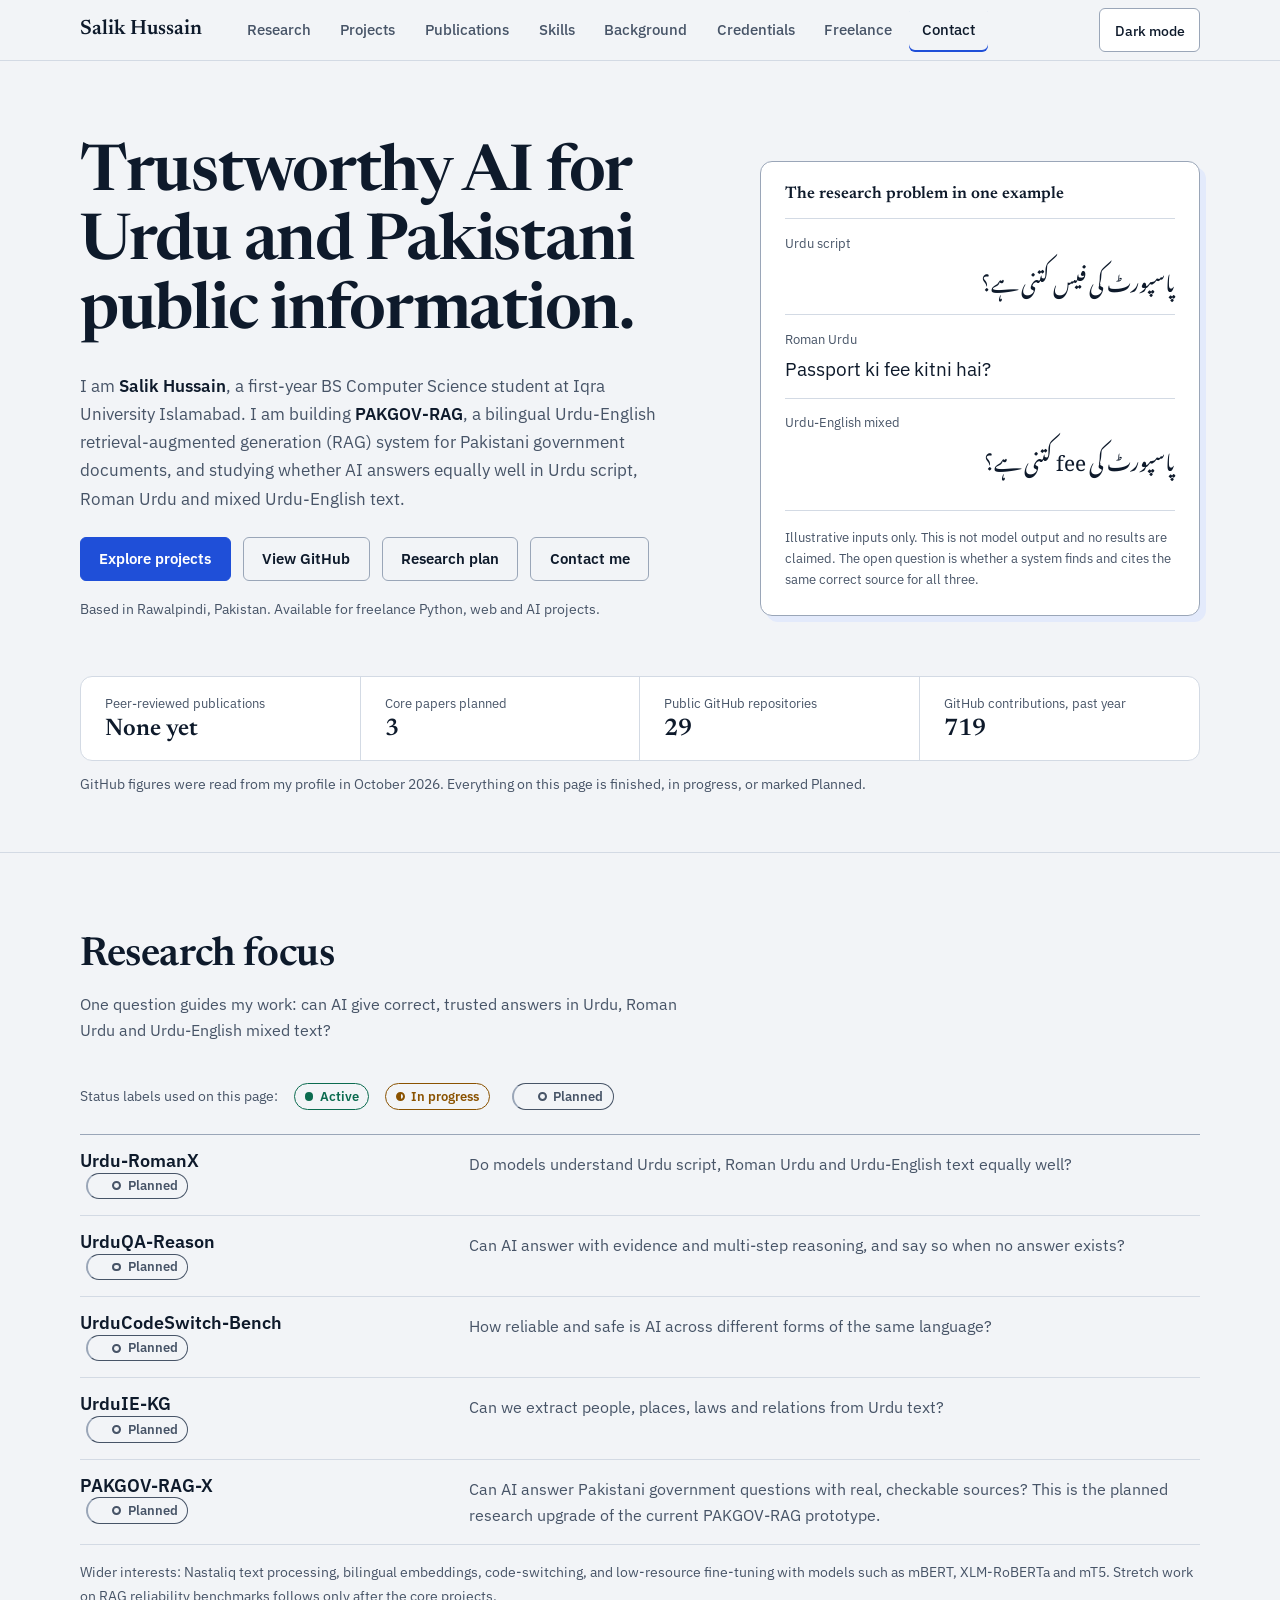
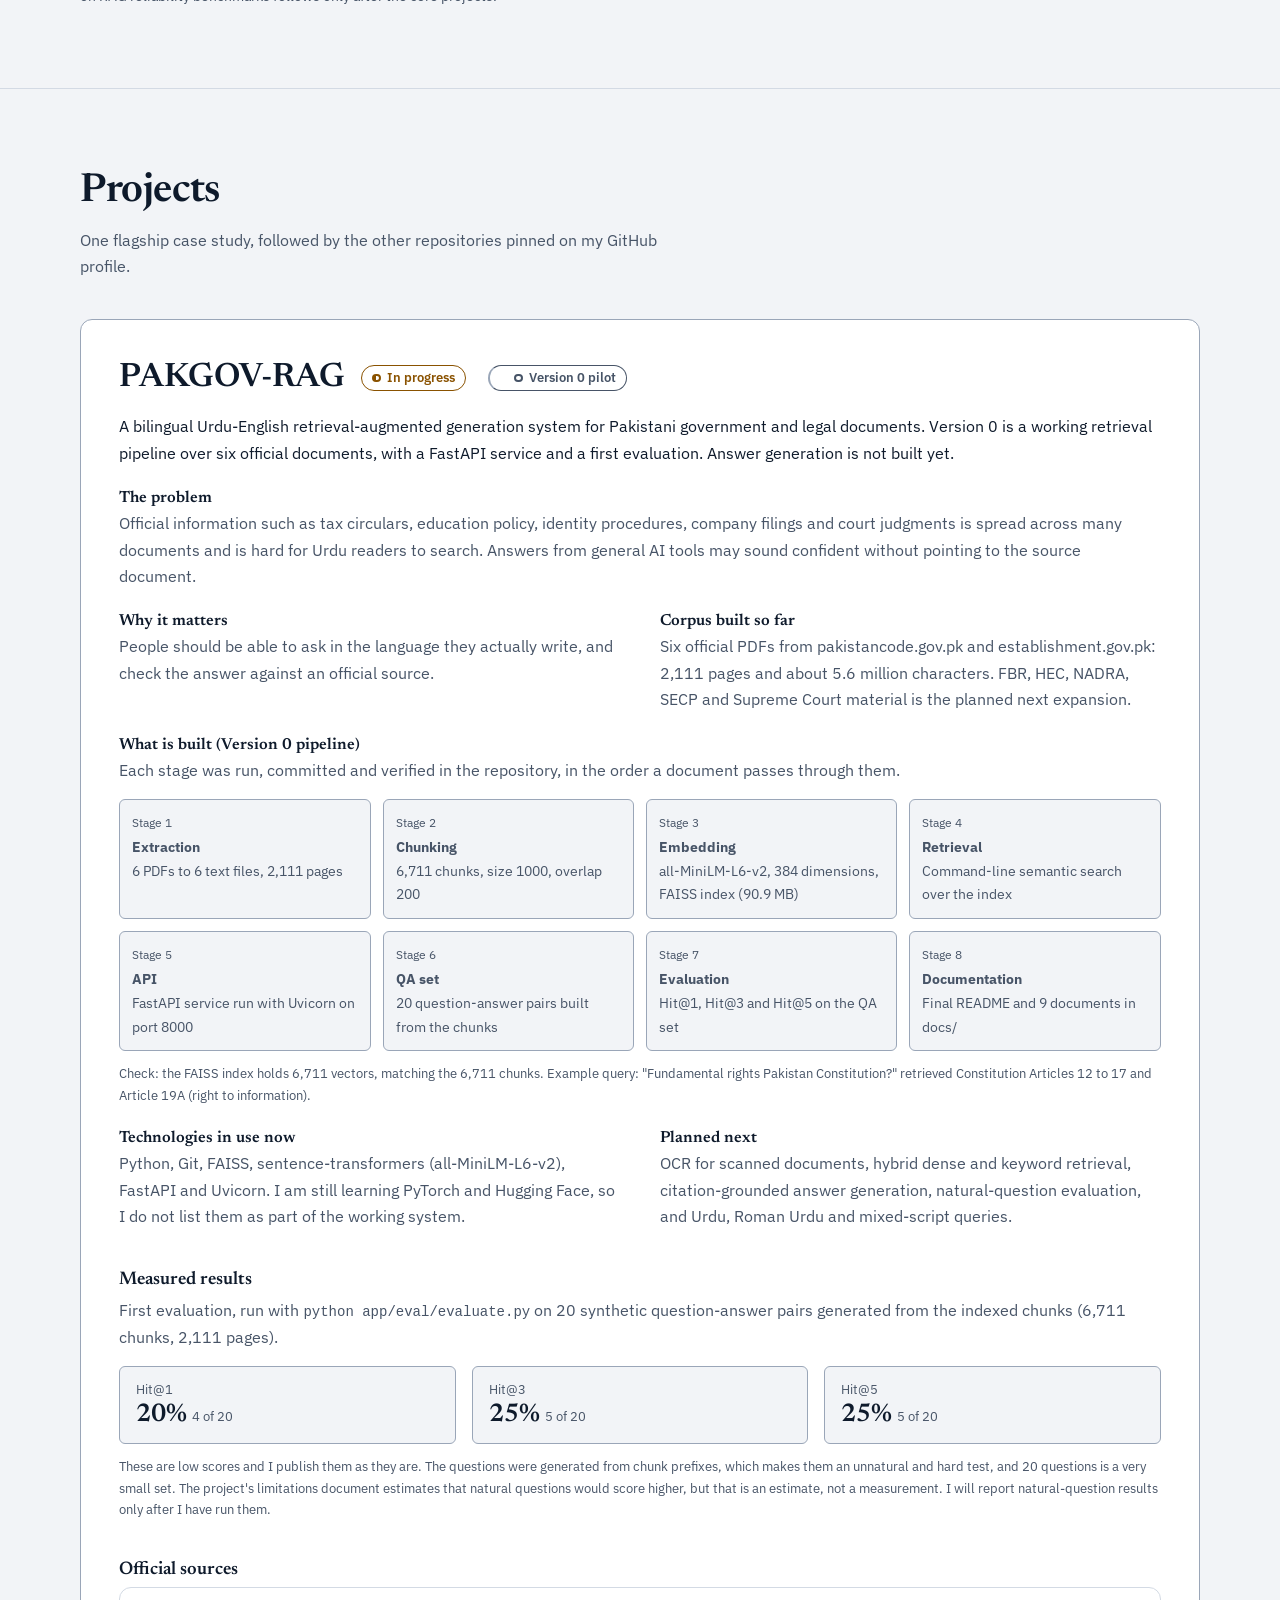
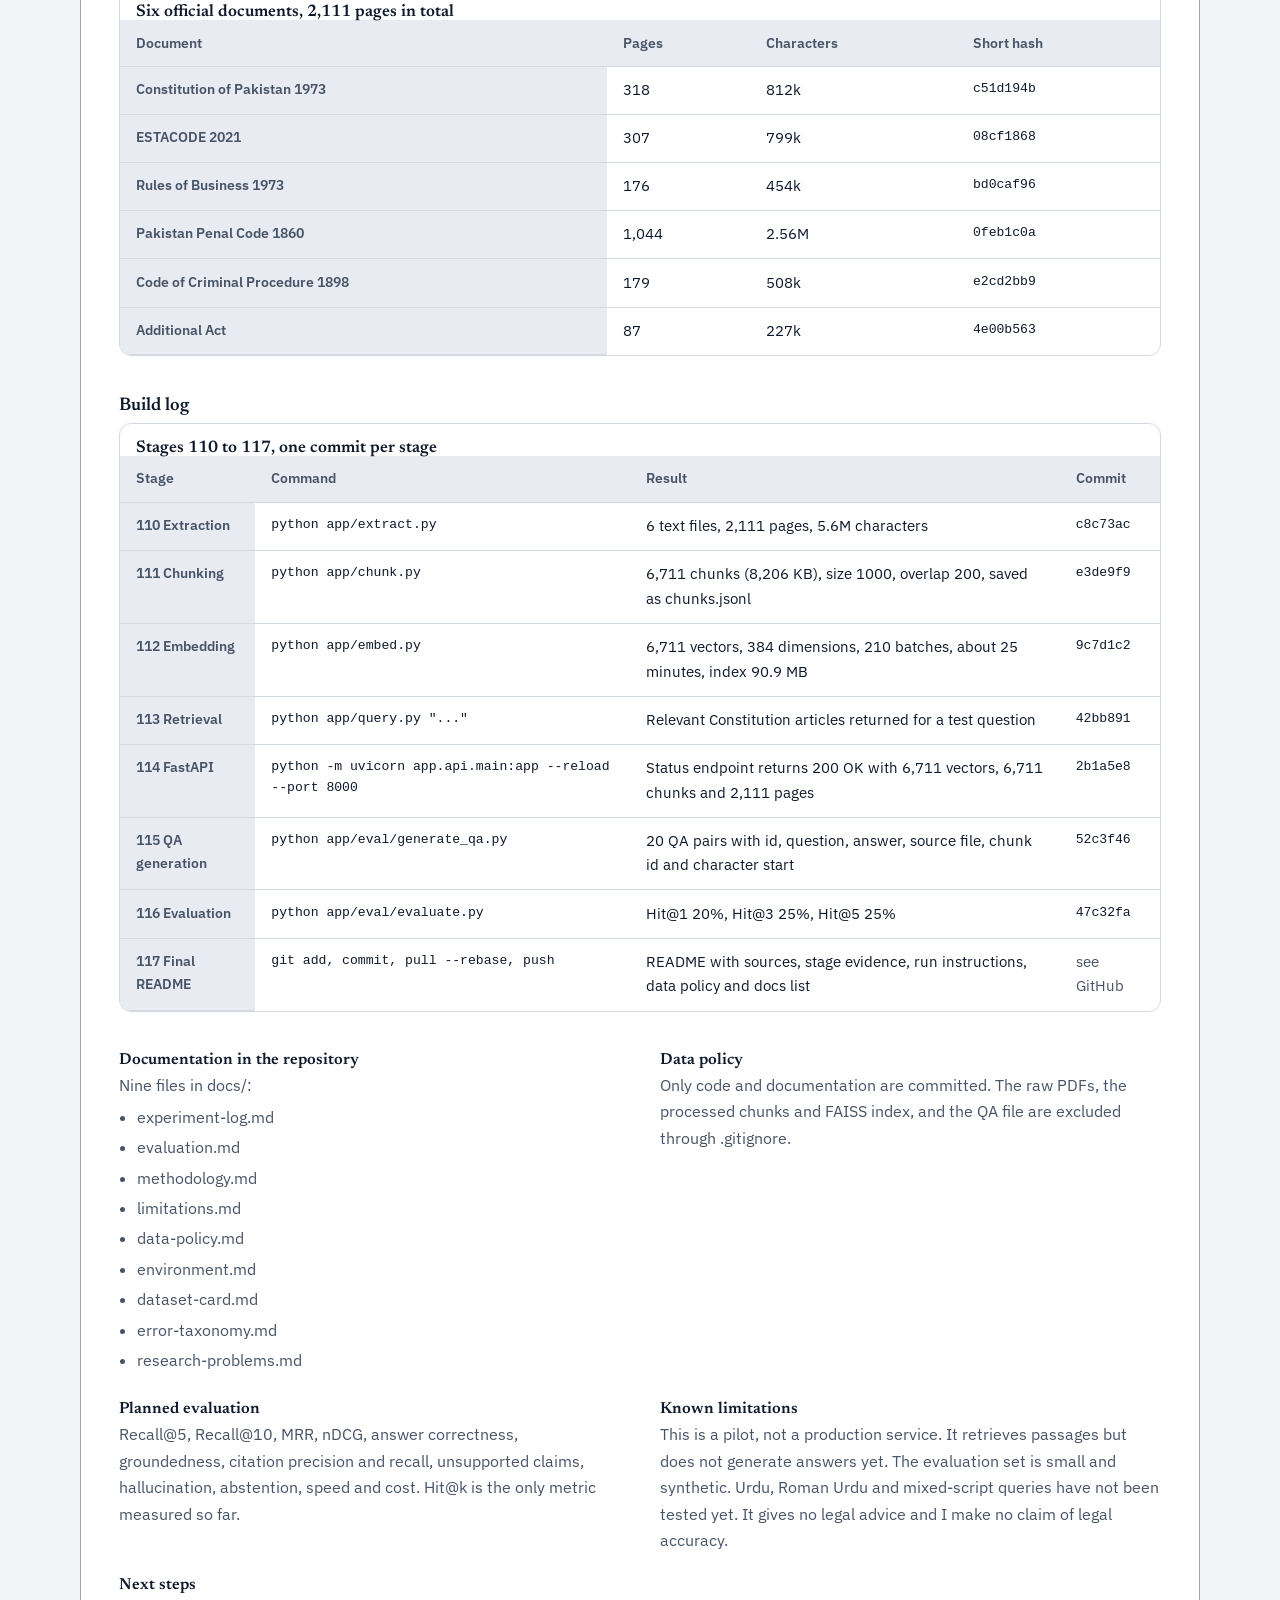
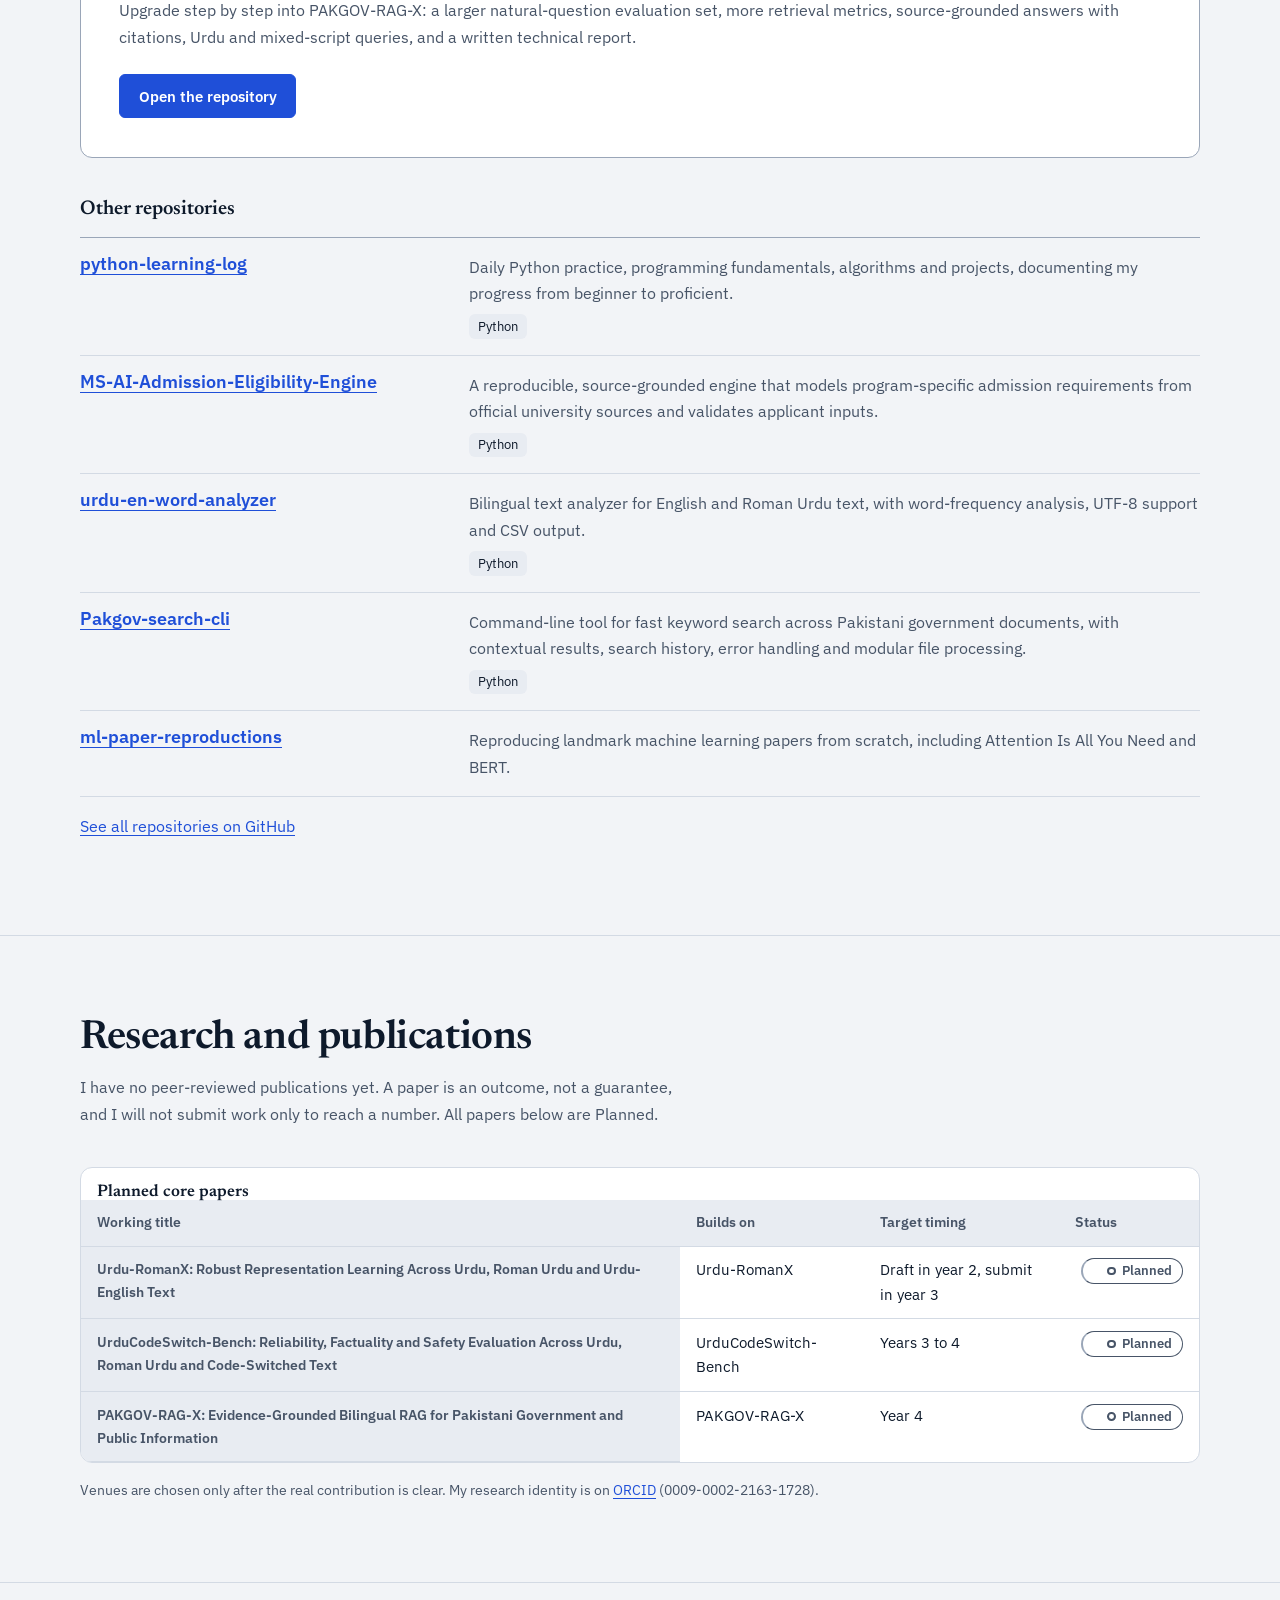
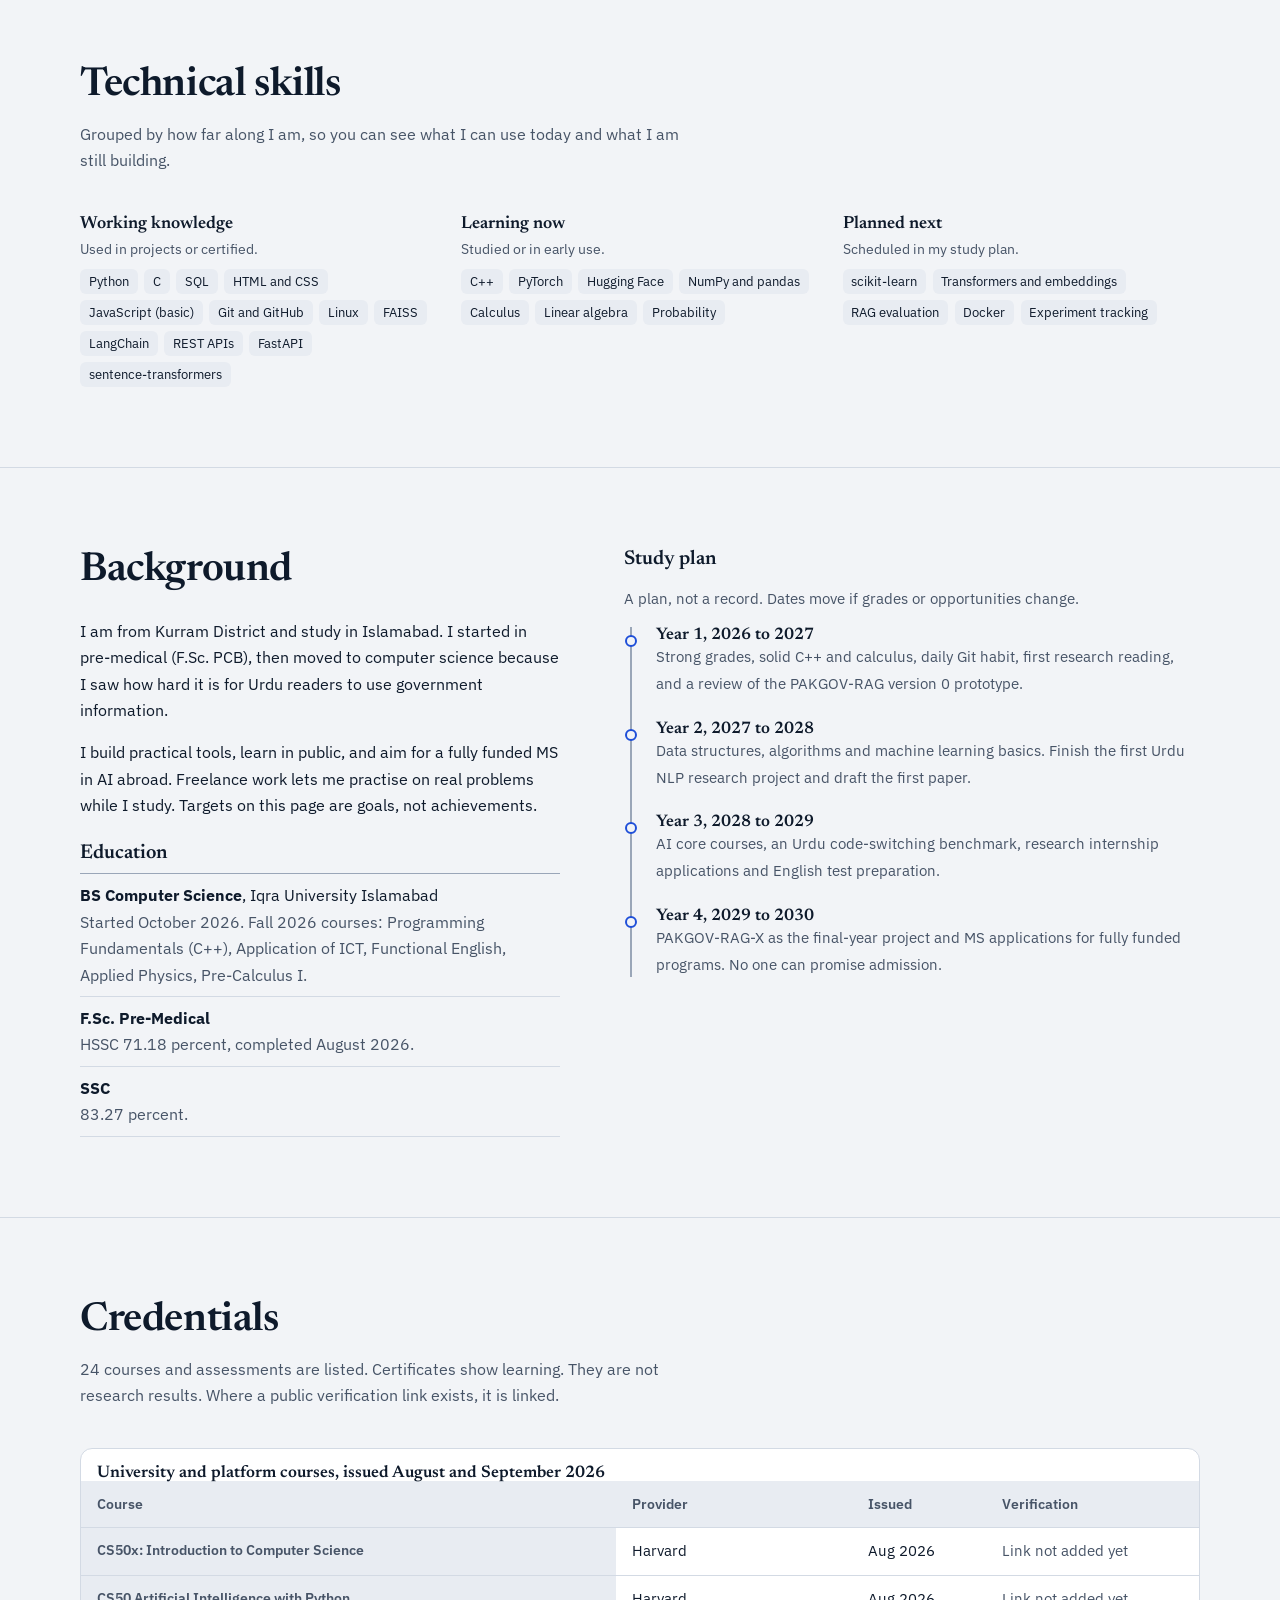
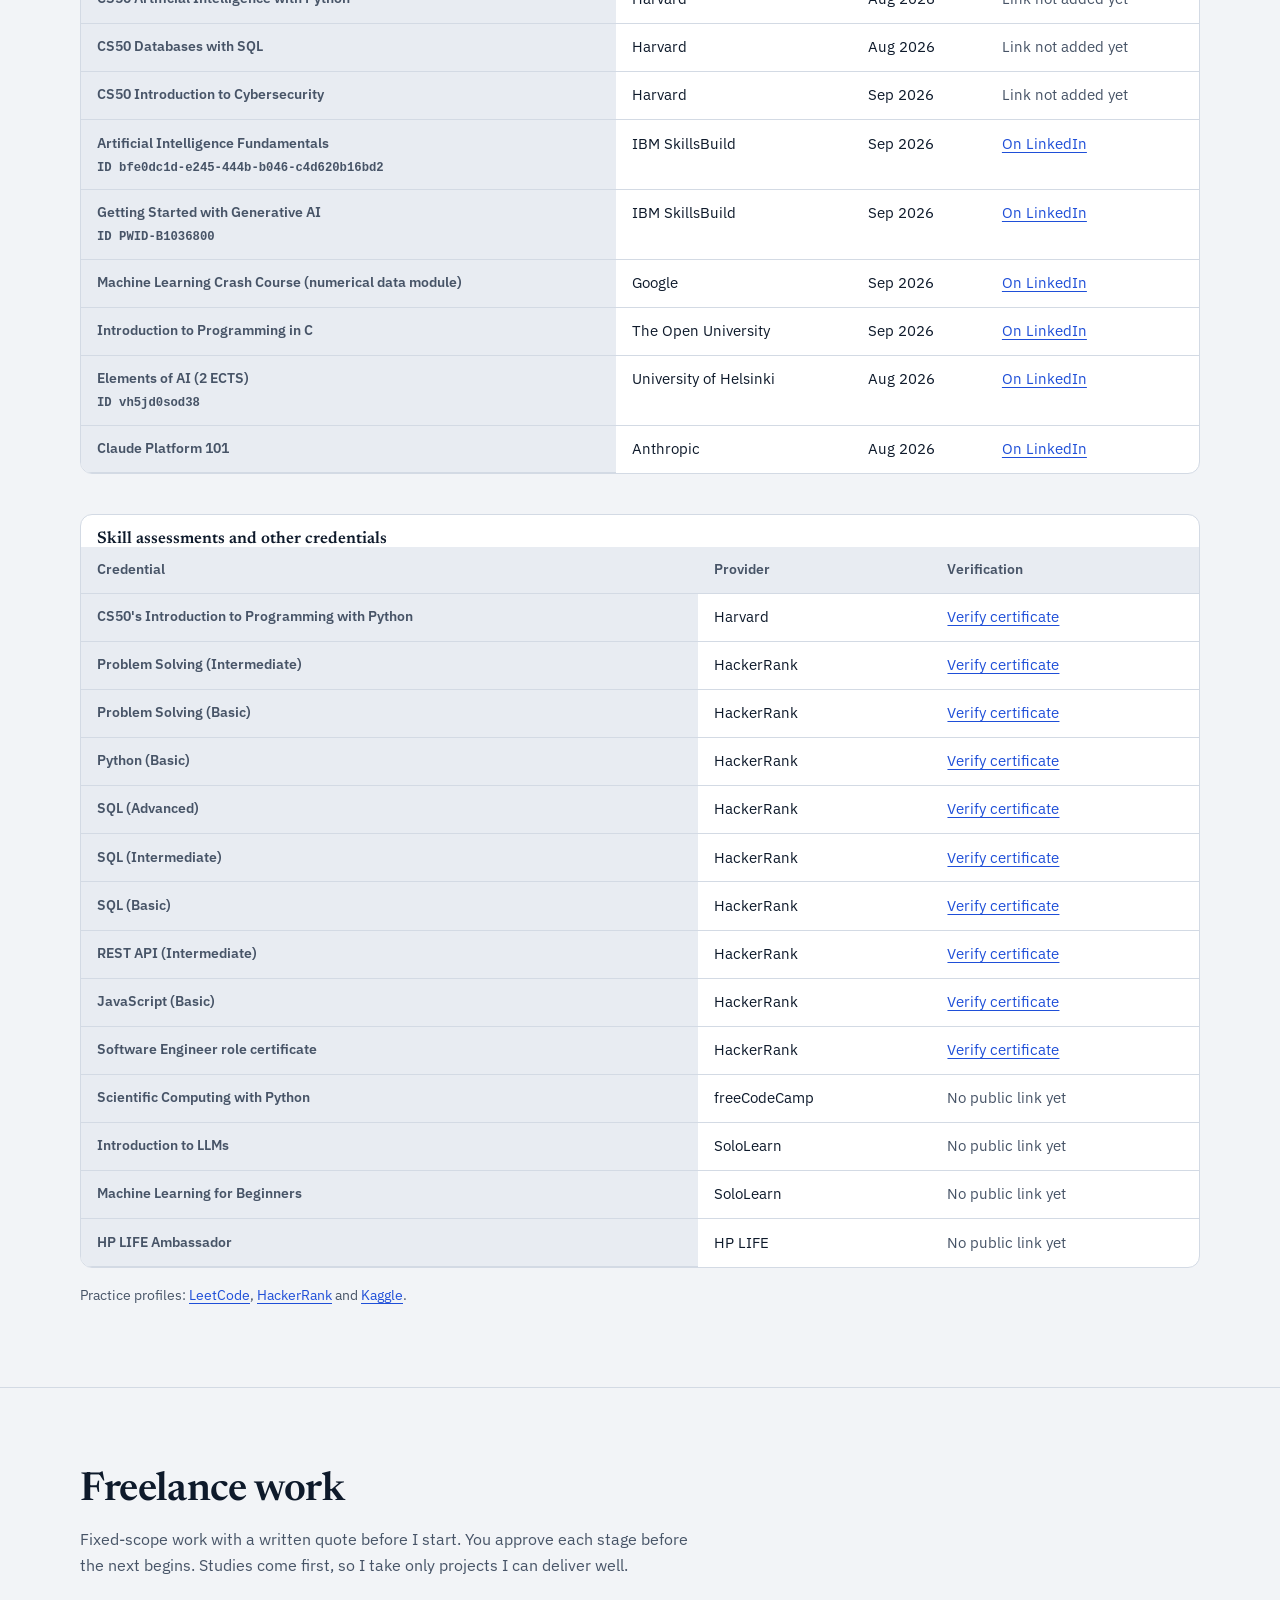
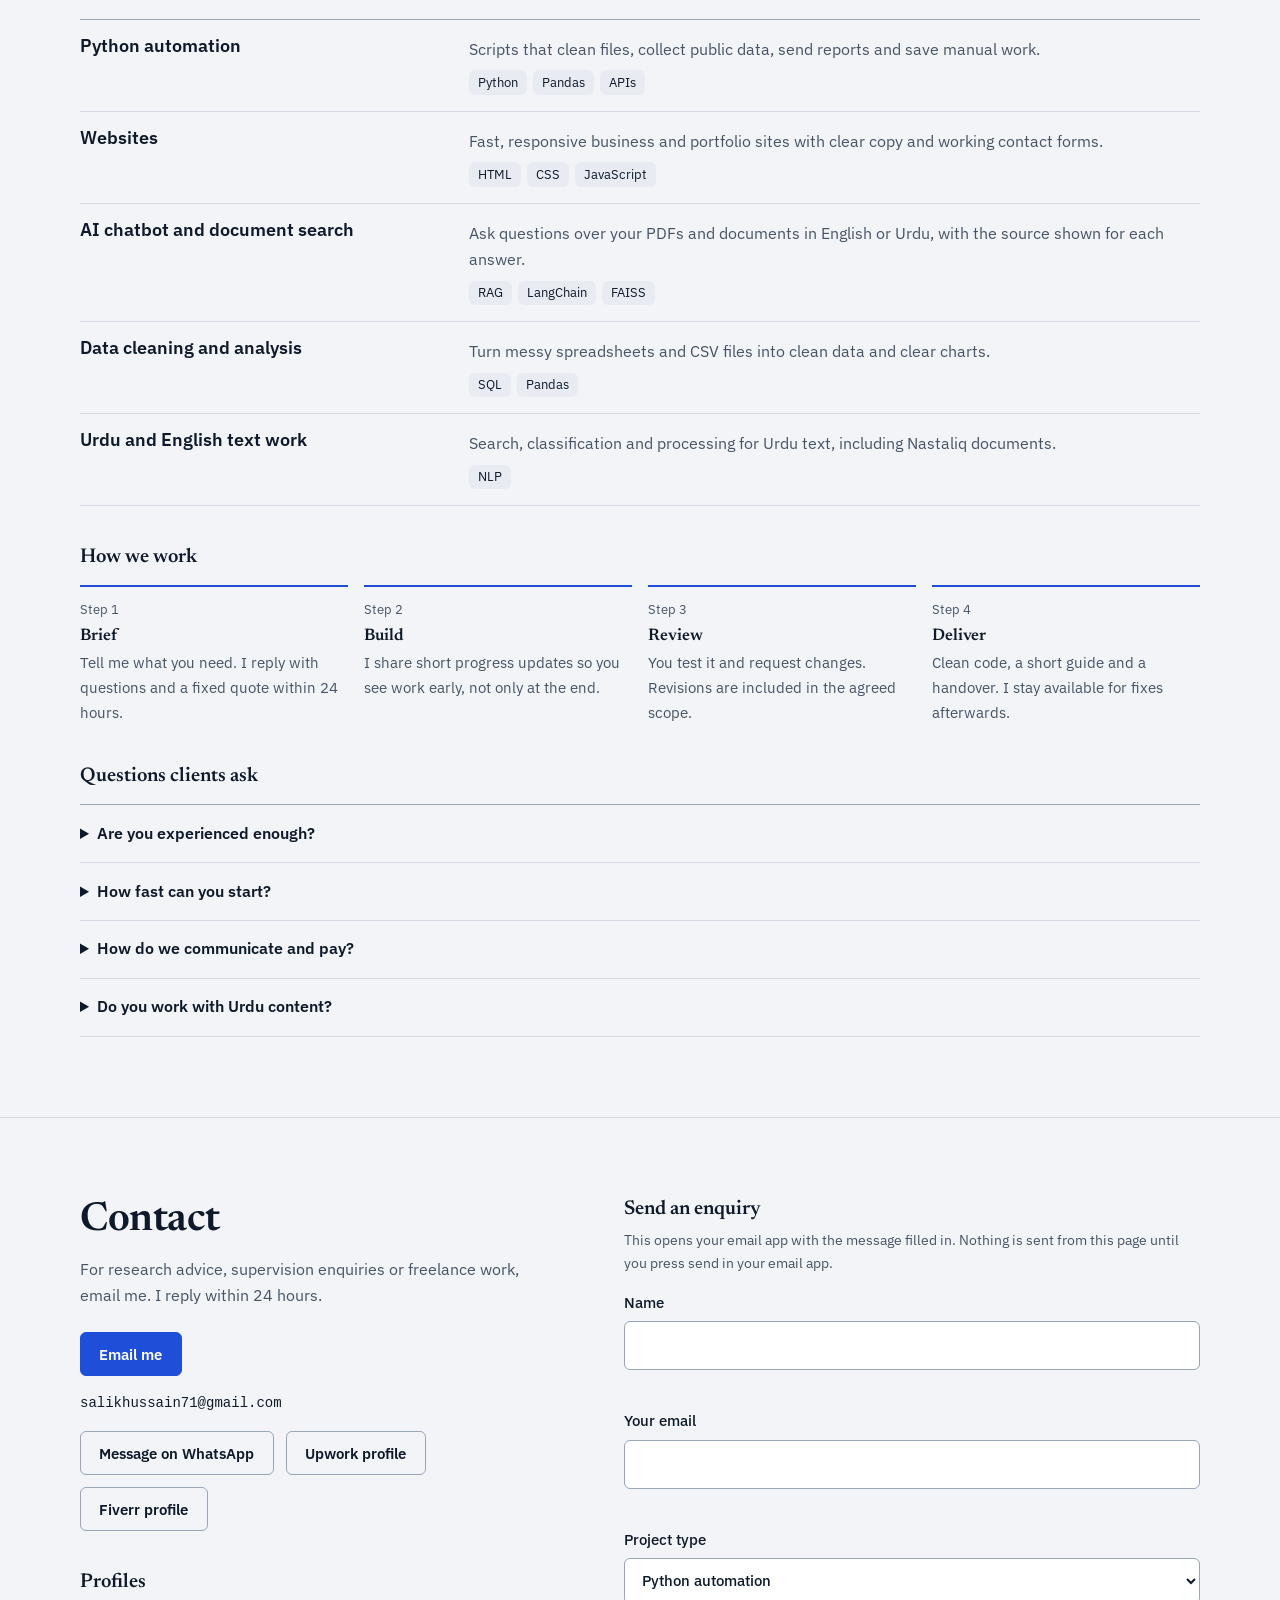
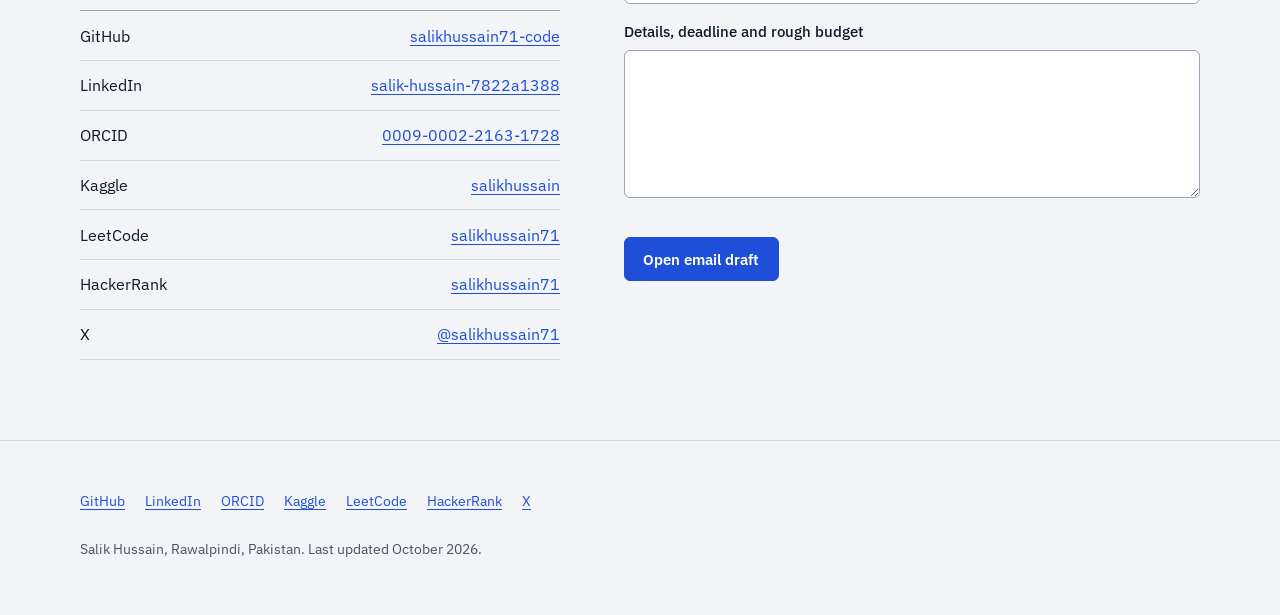
==== commit 058d3845: "Enhance project details and evaluation metrics Updated project description and added details about t" ====
--- a/index.html
+++ b/index.html
@@ -204,6 +204,17 @@
 .pipe b{display:block}
 .pipe-note{font-size:.8125rem;color:var(--mute);margin:.75rem 0 0}
 .case-links{display:flex;flex-wrap:wrap;gap:.75rem;margin-top:var(--s3)}
+.case-block{margin-top:var(--s4)}
+.case-block h4{font:600 1.15rem var(--serif);margin:0 0 var(--s1)}
+.case-block .scroll{margin-top:var(--s1)}
+.bullets{margin:.35rem 0 0 1.1rem;color:var(--mute)}
+.bullets li{margin-bottom:.25rem}
+.metrics{display:grid;gap:var(--s2);margin:var(--s2) 0 0}
+@media (min-width:640px){.metrics{grid-template-columns:repeat(3,minmax(0,1fr))}}
+.metrics>div{border:1px solid var(--line-strong);border-radius:var(--r-s);padding:.75rem var(--s2);background:var(--bg)}
+.metrics dt{font-size:.8125rem;color:var(--mute)}
+.metrics dd{margin:0;font:600 1.6rem/1.2 var(--serif)}
+.metrics dd small{font:400 .8125rem var(--sans);color:var(--mute)}
 
 /* ===== Plan list (a real sequence) ===== */
 .plan{list-style:none;border-left:2px solid var(--line-strong);margin-left:.4rem;padding-left:var(--s3)}
@@ -361,7 +372,7 @@
         <span class="tag wip">In progress</span>
         <span class="tag plan">Version 0 pilot</span>
       </div>
-      <p>A bilingual Urdu-English retrieval-augmented generation system for Pakistani government and legal documents.</p>
+      <p>A bilingual Urdu-English retrieval-augmented generation system for Pakistani government and legal documents. Version 0 is a working retrieval pipeline over six official documents, with a FastAPI service and a first evaluation. Answer generation is not built yet.</p>
 
       <dl class="facts">
         <div class="wide">
@@ -373,41 +384,118 @@
           <dd>People should be able to ask in the language they actually write, and check the answer against an official source.</dd>
         </div>
         <div>
-          <dt>Document areas targeted</dt>
-          <dd>FBR circulars, HEC policy, NADRA procedures, SECP filings and Supreme Court judgments. Source links and document IDs are kept with each document.</dd>
+          <dt>Corpus built so far</dt>
+          <dd>Six official PDFs from pakistancode.gov.pk and establishment.gov.pk: 2,111 pages and about 5.6 million characters. FBR, HEC, NADRA, SECP and Supreme Court material is the planned next expansion.</dd>
         </div>
         <div class="wide">
-          <dt>Approach</dt>
+          <dt>What is built (Version 0 pipeline)</dt>
           <dd>
-            The repository describes four components, shown below in the order a document passes through them.
+            Each stage was run, committed and verified in the repository, in the order a document passes through them.
             <ol class="pipe">
-              <li><b>OCR</b>Turn scanned documents into text.</li>
-              <li><b>Hybrid retrieval</b>Combine dense and keyword search to find passages.</li>
-              <li><b>Citation grounding</b>Tie each answer to the passages it used.</li>
-              <li><b>Evaluation</b>Measure retrieval and answer quality.</li>
+              <li><b>Extraction</b>6 PDFs to 6 text files, 2,111 pages</li>
+              <li><b>Chunking</b>6,711 chunks, size 1000, overlap 200</li>
+              <li><b>Embedding</b>all-MiniLM-L6-v2, 384 dimensions, FAISS index (90.9 MB)</li>
+              <li><b>Retrieval</b>Command-line semantic search over the index</li>
+              <li><b>API</b>FastAPI service run with Uvicorn on port 8000</li>
+              <li><b>QA set</b>20 question-answer pairs built from the chunks</li>
+              <li><b>Evaluation</b>Hit@1, Hit@3 and Hit@5 on the QA set</li>
+              <li><b>Documentation</b>Final README and 9 documents in docs/</li>
             </ol>
-            <p class="pipe-note">Components are taken from the repository description. Detailed architecture notes will be added as they are written up.</p>
+            <p class="pipe-note">Check: the FAISS index holds 6,711 vectors, matching the 6,711 chunks. Example query: "Fundamental rights Pakistan Constitution?" retrieved Constitution Articles 12 to 17 and Article 19A (right to information).</p>
           </dd>
         </div>
         <div>
           <dt>Technologies in use now</dt>
-          <dd>Python, Git, FAISS and LangChain. I am still learning PyTorch and Hugging Face, so I do not list them as part of the working system.</dd>
+          <dd>Python, Git, FAISS, sentence-transformers (all-MiniLM-L6-v2), FastAPI and Uvicorn. I am still learning PyTorch and Hugging Face, so I do not list them as part of the working system.</dd>
+        </div>
+        <div>
+          <dt>Planned next</dt>
+          <dd>OCR for scanned documents, hybrid dense and keyword retrieval, citation-grounded answer generation, natural-question evaluation, and Urdu, Roman Urdu and mixed-script queries.</dd>
+        </div>
+      </dl>
+
+      <div class="case-block">
+        <h4>Measured results</h4>
+        <p class="muted">First evaluation, run with <span class="mono">python app/eval/evaluate.py</span> on 20 synthetic question-answer pairs generated from the indexed chunks (6,711 chunks, 2,111 pages).</p>
+        <dl class="metrics">
+          <div><dt>Hit@1</dt><dd>20% <small>4 of 20</small></dd></div>
+          <div><dt>Hit@3</dt><dd>25% <small>5 of 20</small></dd></div>
+          <div><dt>Hit@5</dt><dd>25% <small>5 of 20</small></dd></div>
+        </dl>
+        <p class="pipe-note">These are low scores and I publish them as they are. The questions were generated from chunk prefixes, which makes them an unnatural and hard test, and 20 questions is a very small set. The project's limitations document estimates that natural questions would score higher, but that is an estimate, not a measurement. I will report natural-question results only after I have run them.</p>
+      </div>
+
+      <div class="case-block">
+        <h4>Official sources</h4>
+        <div class="scroll" role="region" aria-label="PAKGOV-RAG official source documents table, scrollable" tabindex="0">
+          <table>
+            <caption>Six official documents, 2,111 pages in total</caption>
+            <thead><tr><th scope="col">Document</th><th scope="col">Pages</th><th scope="col">Characters</th><th scope="col">Short hash</th></tr></thead>
+            <tbody>
+              <tr><th scope="row">Constitution of Pakistan 1973</th><td>318</td><td>812k</td><td class="mono">c51d194b</td></tr>
+              <tr><th scope="row">ESTACODE 2021</th><td>307</td><td>799k</td><td class="mono">08cf1868</td></tr>
+              <tr><th scope="row">Rules of Business 1973</th><td>176</td><td>454k</td><td class="mono">bd0caf96</td></tr>
+              <tr><th scope="row">Pakistan Penal Code 1860</th><td>1,044</td><td>2.56M</td><td class="mono">0feb1c0a</td></tr>
+              <tr><th scope="row">Code of Criminal Procedure 1898</th><td>179</td><td>508k</td><td class="mono">e2cd2bb9</td></tr>
+              <tr><th scope="row">Additional Act</th><td>87</td><td>227k</td><td class="mono">4e00b563</td></tr>
+            </tbody>
+          </table>
+        </div>
+      </div>
+
+      <div class="case-block">
+        <h4>Build log</h4>
+        <div class="scroll" role="region" aria-label="PAKGOV-RAG build log table, scrollable" tabindex="0">
+          <table>
+            <caption>Stages 110 to 117, one commit per stage</caption>
+            <thead><tr><th scope="col">Stage</th><th scope="col">Command</th><th scope="col">Result</th><th scope="col">Commit</th></tr></thead>
+            <tbody>
+              <tr><th scope="row">110 Extraction</th><td class="mono">python app/extract.py</td><td>6 text files, 2,111 pages, 5.6M characters</td><td class="mono">c8c73ac</td></tr>
+              <tr><th scope="row">111 Chunking</th><td class="mono">python app/chunk.py</td><td>6,711 chunks (8,206 KB), size 1000, overlap 200, saved as chunks.jsonl</td><td class="mono">e3de9f9</td></tr>
+              <tr><th scope="row">112 Embedding</th><td class="mono">python app/embed.py</td><td>6,711 vectors, 384 dimensions, 210 batches, about 25 minutes, index 90.9 MB</td><td class="mono">9c7d1c2</td></tr>
+              <tr><th scope="row">113 Retrieval</th><td class="mono">python app/query.py "..."</td><td>Relevant Constitution articles returned for a test question</td><td class="mono">42bb891</td></tr>
+              <tr><th scope="row">114 FastAPI</th><td class="mono">python -m uvicorn app.api.main:app --reload --port 8000</td><td>Status endpoint returns 200 OK with 6,711 vectors, 6,711 chunks and 2,111 pages</td><td class="mono">2b1a5e8</td></tr>
+              <tr><th scope="row">115 QA generation</th><td class="mono">python app/eval/generate_qa.py</td><td>20 QA pairs with id, question, answer, source file, chunk id and character start</td><td class="mono">52c3f46</td></tr>
+              <tr><th scope="row">116 Evaluation</th><td class="mono">python app/eval/evaluate.py</td><td>Hit@1 20%, Hit@3 25%, Hit@5 25%</td><td class="mono">47c32fa</td></tr>
+              <tr><th scope="row">117 Final README</th><td class="mono">git add, commit, pull --rebase, push</td><td>README with sources, stage evidence, run instructions, data policy and docs list</td><td class="muted">see GitHub</td></tr>
+            </tbody>
+          </table>
+        </div>
+      </div>
+
+      <dl class="facts case-block">
+        <div>
+          <dt>Documentation in the repository</dt>
+          <dd>
+            Nine files in docs/:
+            <ul class="bullets">
+              <li>experiment-log.md</li>
+              <li>evaluation.md</li>
+              <li>methodology.md</li>
+              <li>limitations.md</li>
+              <li>data-policy.md</li>
+              <li>environment.md</li>
+              <li>dataset-card.md</li>
+              <li>error-taxonomy.md</li>
+              <li>research-problems.md</li>
+            </ul>
+          </dd>
+        </div>
+        <div>
+          <dt>Data policy</dt>
+          <dd>Only code and documentation are committed. The raw PDFs, the processed chunks and FAISS index, and the QA file are excluded through .gitignore.</dd>
         </div>
         <div>
           <dt>Planned evaluation</dt>
-          <dd>Recall@5, Recall@10, MRR, nDCG, answer correctness, groundedness, citation precision and recall, unsupported claims, hallucination, abstention, speed and cost.</dd>
-        </div>
-        <div>
-          <dt>Measured results</dt>
-          <dd>None published yet. I will add numbers here only after the evaluation has actually been run, with the method and dataset described.</dd>
+          <dd>Recall@5, Recall@10, MRR, nDCG, answer correctness, groundedness, citation precision and recall, unsupported claims, hallucination, abstention, speed and cost. Hit@k is the only metric measured so far.</dd>
         </div>
         <div>
           <dt>Known limitations</dt>
-          <dd>This is a pilot, not a production service. It gives no legal advice and I make no claim of legal accuracy.</dd>
+          <dd>This is a pilot, not a production service. It retrieves passages but does not generate answers yet. The evaluation set is small and synthetic. Urdu, Roman Urdu and mixed-script queries have not been tested yet. It gives no legal advice and I make no claim of legal accuracy.</dd>
         </div>
         <div class="wide">
           <dt>Next steps</dt>
-          <dd>Upgrade step by step into PAKGOV-RAG-X: retrieval metrics, source grounding, an evaluation set, and a written technical report.</dd>
+          <dd>Upgrade step by step into PAKGOV-RAG-X: a larger natural-question evaluation set, more retrieval metrics, source-grounded answers with citations, Urdu and mixed-script queries, and a written technical report.</dd>
         </div>
       </dl>
 
@@ -477,7 +565,7 @@
       <div>
         <h3>Working knowledge</h3>
         <p>Used in projects or certified.</p>
-        <ul class="chips"><li>Python</li><li>C</li><li>SQL</li><li>HTML and CSS</li><li>JavaScript (basic)</li><li>Git and GitHub</li><li>Linux</li><li>FAISS</li><li>LangChain</li><li>REST APIs</li></ul>
+        <ul class="chips"><li>Python</li><li>C</li><li>SQL</li><li>HTML and CSS</li><li>JavaScript (basic)</li><li>Git and GitHub</li><li>Linux</li><li>FAISS</li><li>LangChain</li><li>REST APIs</li><li>FastAPI</li><li>sentence-transformers</li></ul>
       </div>
       <div>
         <h3>Learning now</h3>
@@ -487,7 +575,7 @@
       <div>
         <h3>Planned next</h3>
         <p>Scheduled in my study plan.</p>
-        <ul class="chips"><li>scikit-learn</li><li>Transformers and embeddings</li><li>RAG evaluation</li><li>FastAPI</li><li>Docker</li><li>Experiment tracking</li></ul>
+        <ul class="chips"><li>scikit-learn</li><li>Transformers and embeddings</li><li>RAG evaluation</li><li>Docker</li><li>Experiment tracking</li></ul>
       </div>
     </div>
   </div>
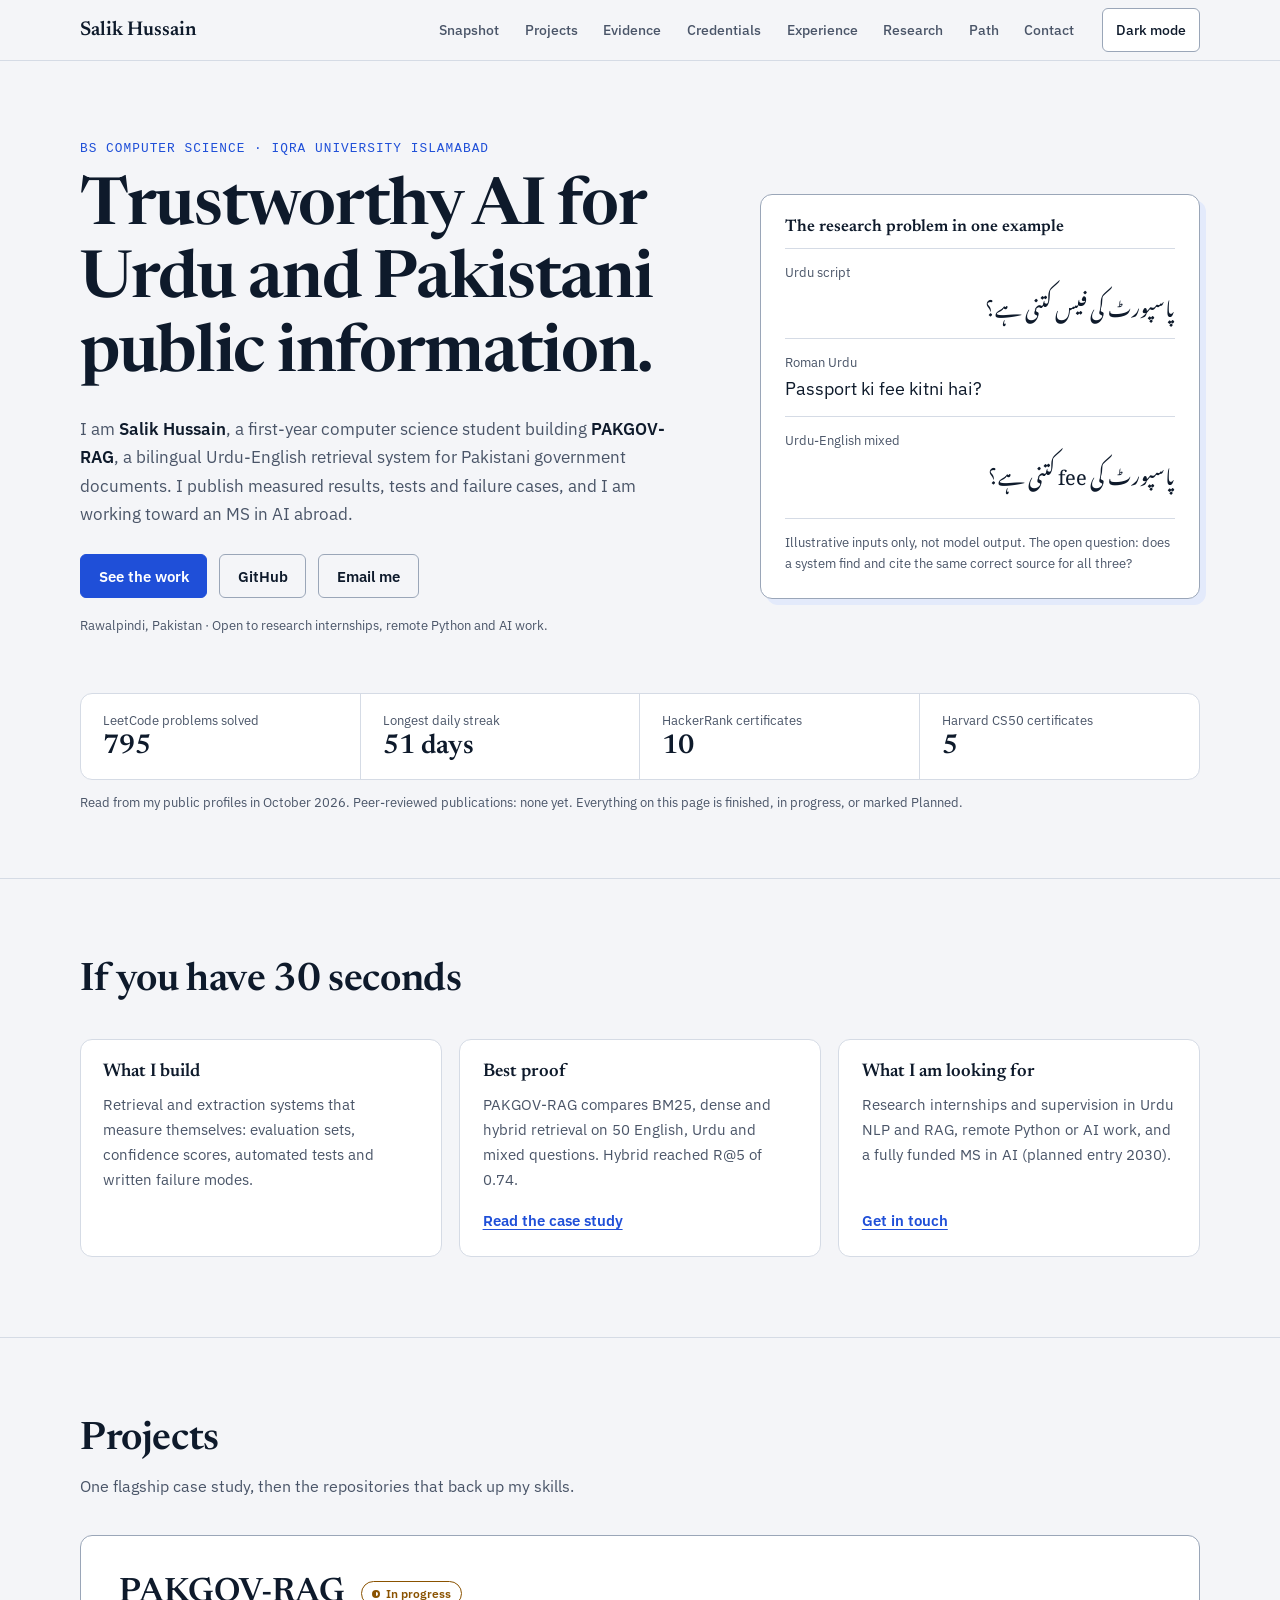
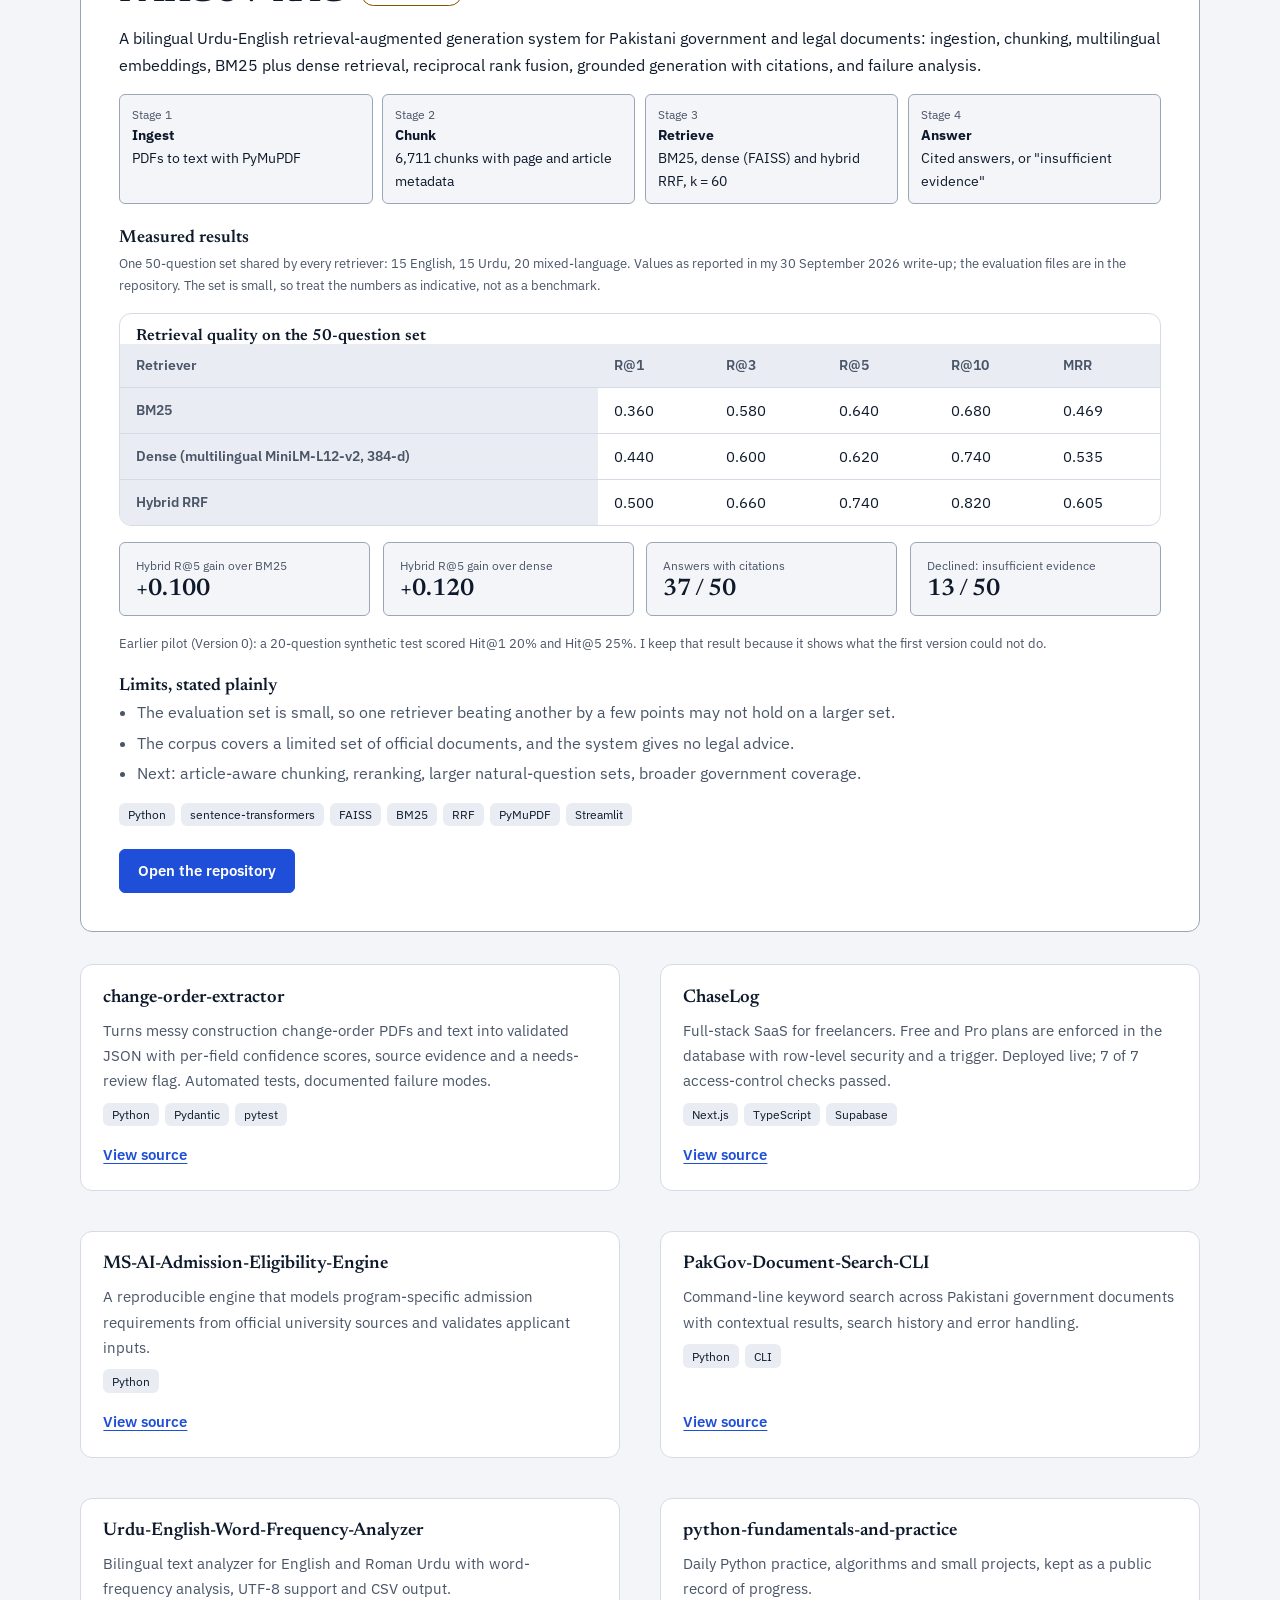
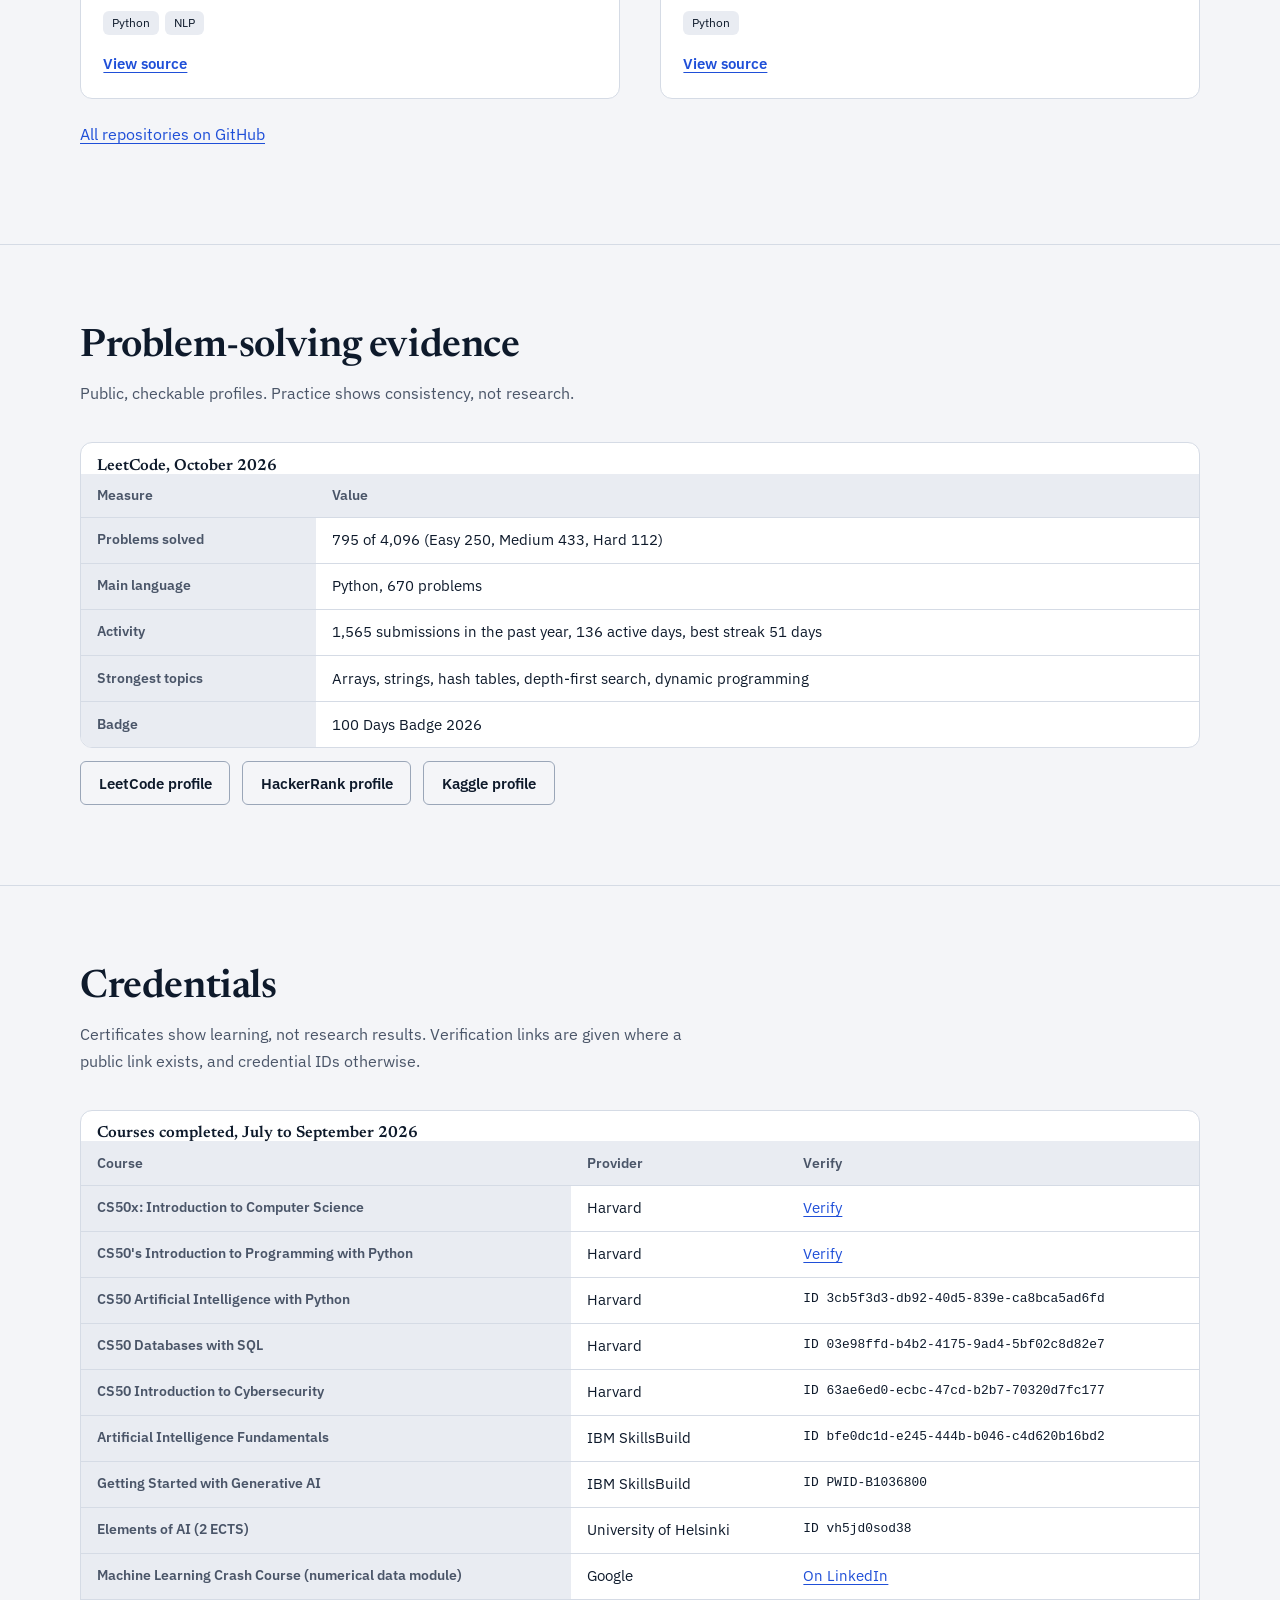
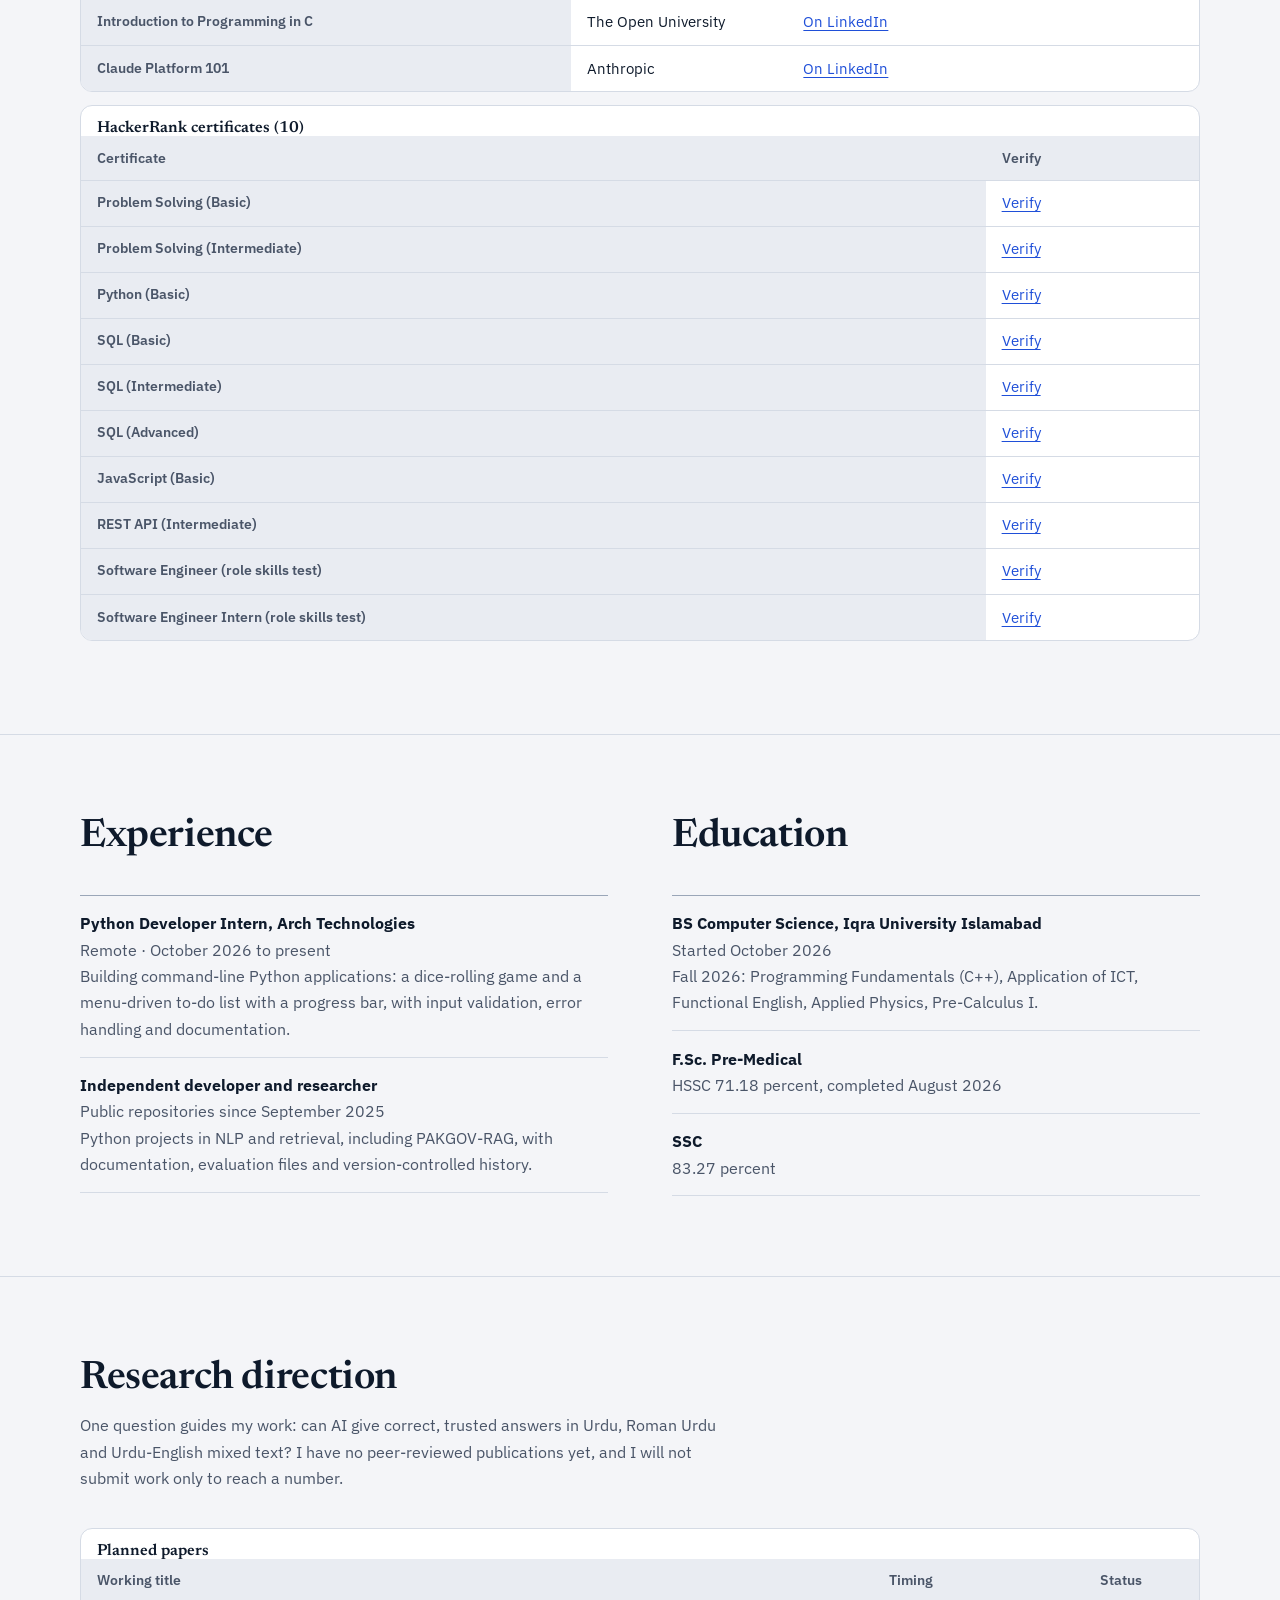
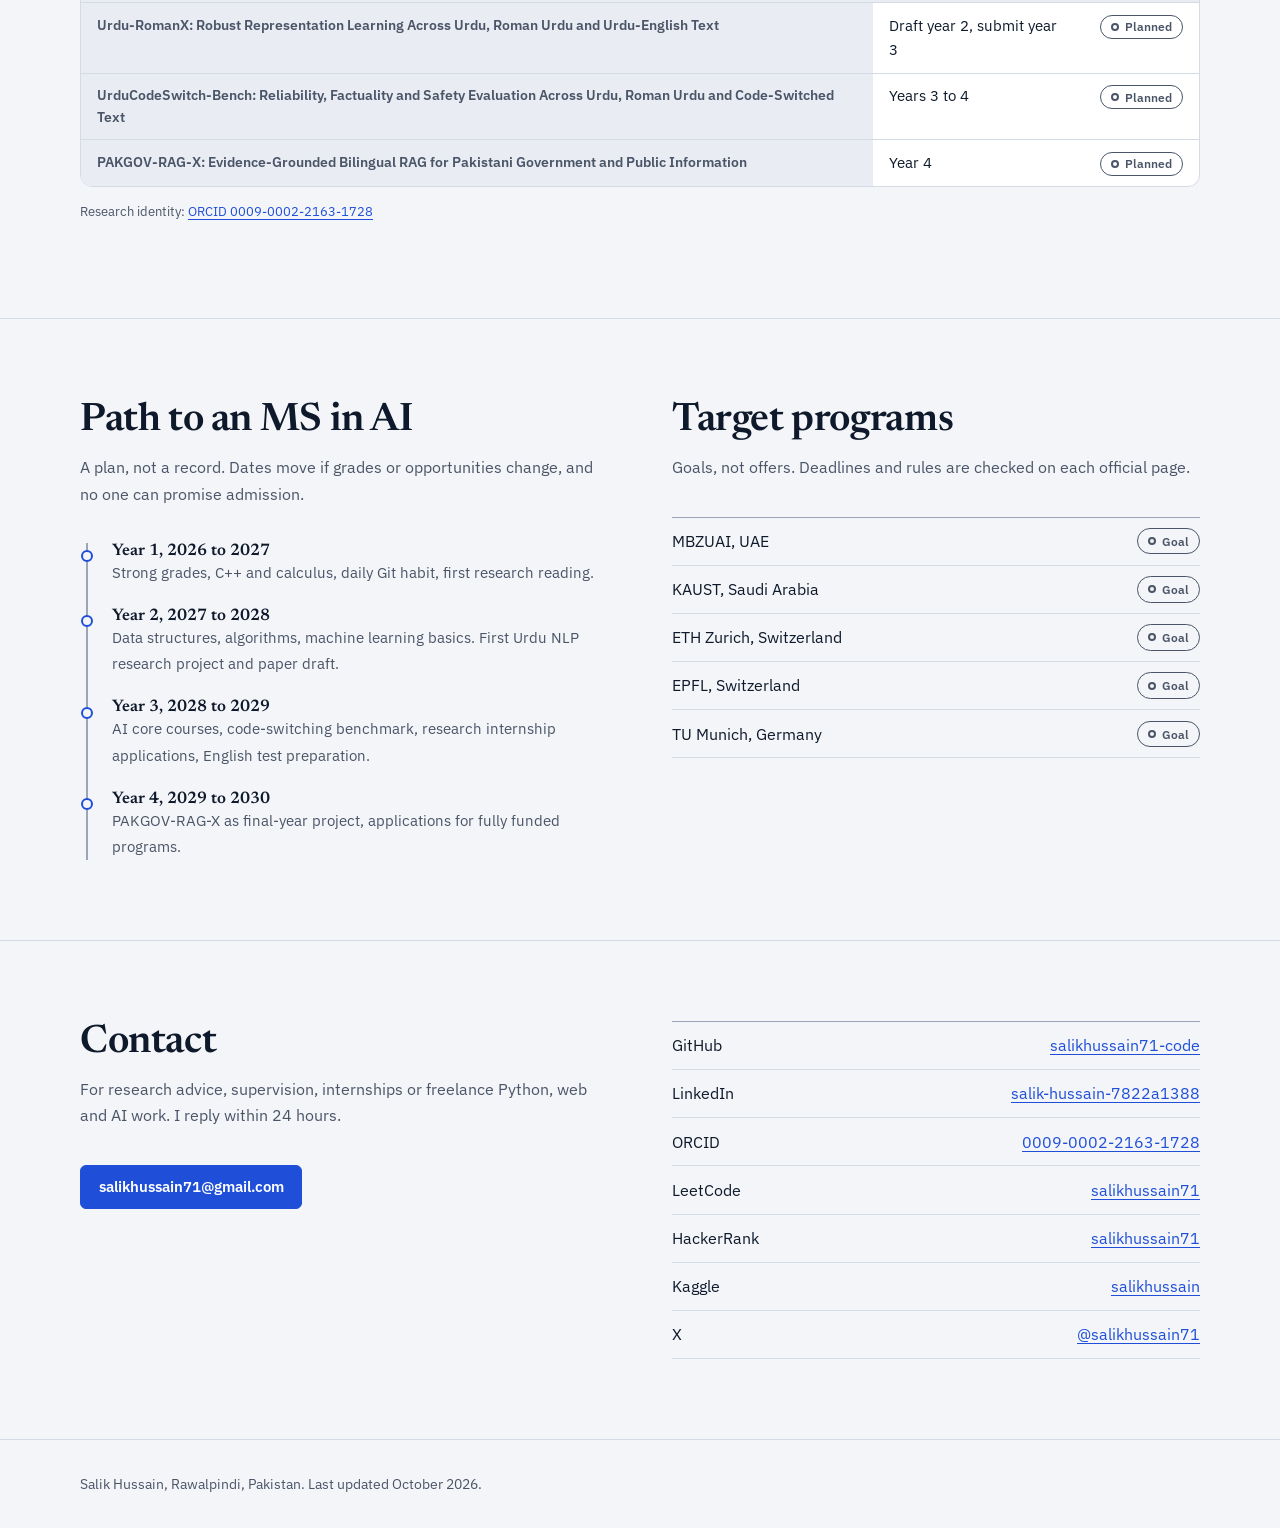
==== commit bfe10cd7: "Update print statement from 'Hello' to 'Goodbye'" ====
--- a/index.html
+++ b/index.html
@@ -4,857 +4,296 @@
 <meta charset="utf-8">
 <meta name="viewport" content="width=device-width, initial-scale=1, viewport-fit=cover">
 <meta name="color-scheme" content="light dark">
-<meta name="theme-color" content="#F2F4F7" media="(prefers-color-scheme: light)">
+<meta name="theme-color" content="#F4F5F8" media="(prefers-color-scheme: light)">
 <meta name="theme-color" content="#0B1220" media="(prefers-color-scheme: dark)">
 <meta name="google-site-verification" content="eWlesdTKurRL4gQyiMh5GzEnBuS0HP3QyugS0WUbDM8">
-
 <title>Salik Hussain | Urdu NLP, RAG and AI Systems</title>
-<meta name="description" content="Salik Hussain, BS Computer Science student at Iqra University Islamabad. Building PAKGOV-RAG, a bilingual Urdu-English RAG system for Pakistani government documents. Open to freelance Python, web and AI work.">
+<meta name="description" content="Salik Hussain, BS Computer Science student at Iqra University Islamabad. Building PAKGOV-RAG, a bilingual Urdu-English retrieval system for Pakistani government documents, with measured results, tests and open code.">
 <link rel="canonical" href="https://salikhussain71-code.github.io/">
-
 <meta property="og:type" content="website">
 <meta property="og:url" content="https://salikhussain71-code.github.io/">
 <meta property="og:title" content="Salik Hussain | Urdu NLP, RAG and AI Systems">
-<meta property="og:description" content="Computer Science student building PAKGOV-RAG, a bilingual Urdu-English RAG system for Pakistani government documents.">
+<meta property="og:description" content="Trustworthy AI for Urdu and Pakistani public information. Measured results, tests and open code.">
 <meta property="og:image" content="https://salikhussain71-code.github.io/og-image.png">
-<meta property="og:image:alt" content="Salik Hussain, Urdu NLP and RAG systems">
 <meta name="twitter:card" content="summary_large_image">
-<meta name="twitter:title" content="Salik Hussain | Urdu NLP, RAG and AI Systems">
-<meta name="twitter:description" content="Computer Science student building PAKGOV-RAG, a bilingual Urdu-English RAG system for Pakistani government documents.">
 <meta name="twitter:image" content="https://salikhussain71-code.github.io/og-image.png">
-
 <link rel="icon" href="data:image/svg+xml,%3Csvg xmlns='http://www.w3.org/2000/svg' viewBox='0 0 64 64'%3E%3Crect width='64' height='64' rx='14' fill='%231F4FD8'/%3E%3Ctext x='32' y='43' font-family='Georgia,serif' font-size='34' font-weight='700' text-anchor='middle' fill='%23fff'%3ESH%3C/text%3E%3C/svg%3E">
-
-<script type="application/ld+json">
-{"@context":"https://schema.org","@type":"Person","name":"Salik Hussain","url":"https://salikhussain71-code.github.io/","image":"https://salikhussain71-code.github.io/og-image.png","jobTitle":"BS Computer Science Student and Freelance Developer","affiliation":{"@type":"CollegeOrUniversity","name":"Iqra University Islamabad"},"email":"mailto:salikhussain71@gmail.com","sameAs":["https://www.linkedin.com/in/salik-hussain-7822a1388/","https://github.com/salikhussain71-code","https://www.hackerrank.com/profile/salikhussain71","https://leetcode.com/u/salikhussain71/","https://www.kaggle.com/salikhussain","https://x.com/salikhussain71","https://orcid.org/0009-0002-2163-1728"],"knowsAbout":["Natural Language Processing","Retrieval-Augmented Generation","Urdu NLP","Python","Web Development","Machine Learning"]}
-</script>
-
-<!-- Applies the saved theme before first paint to avoid a flash; also marks JS as available. -->
-<script>
-(function(){
-  var r=document.documentElement;
-  r.classList.add("js");
-  try{var t=localStorage.getItem("theme");if(t==="light"||t==="dark")r.setAttribute("data-theme",t)}catch(e){}
-})();
-</script>
-
-<link rel="preconnect" href="https://fonts.googleapis.com">
-<link rel="preconnect" href="https://fonts.gstatic.com" crossorigin>
-<link rel="stylesheet" href="https://fonts.googleapis.com/css2?family=IBM+Plex+Sans:wght@400;500;600&family=Newsreader:opsz,wght@6..72,400;6..72,600&family=Noto+Nastaliq+Urdu:wght@400&display=swap">
-
+<script type="application/ld+json">{"@context":"https://schema.org","@type":"Person","name":"Salik Hussain","url":"https://salikhussain71-code.github.io/","image":"https://salikhussain71-code.github.io/og-image.png","jobTitle":"BS Computer Science Student","affiliation":{"@type":"CollegeOrUniversity","name":"Iqra University Islamabad"},"email":"mailto:salikhussain71@gmail.com","sameAs":["https://github.com/salikhussain71-code","https://www.linkedin.com/in/salik-hussain-7822a1388/","https://leetcode.com/u/salikhussain71/","https://www.hackerrank.com/profile/salikhussain71","https://www.kaggle.com/salikhussain","https://orcid.org/0009-0002-2163-1728","https://x.com/salikhussain71"],"knowsAbout":["Natural Language Processing","Retrieval-Augmented Generation","Urdu NLP","Python","Information Retrieval"]}</script>
+<script>(function(){var r=document.documentElement;try{var t=localStorage.getItem("theme");if(t==="light"||t==="dark")r.setAttribute("data-theme",t)}catch(e){}})();</script>
+<link rel="preconnect" href="https://fonts.googleapis.com"><link rel="preconnect" href="https://fonts.gstatic.com" crossorigin>
+<link rel="stylesheet" href="https://fonts.googleapis.com/css2?family=IBM+Plex+Sans:wght@400;500;600&family=Newsreader:opsz,wght@6..72,400;6..72,600&family=Noto+Nastaliq+Urdu&display=swap">
 <style>
-/* ===== Design tokens ===== */
-:root{
-  --bg:#F2F4F7; --surface:#FFFFFF; --sunken:#E8ECF2;
-  --ink:#0E1A2B; --mute:#475467; --line:#D3DAE4; --line-strong:#9AA6B8;
-  --acc:#1F4FD8; --acc-ink:#FFFFFF; --acc-soft:#E3EAFB;
-  --ok:#0B6B4F; --wip:#8A5200; --plan:#475467;
-  --focus:#1F4FD8;
-  --serif:'Newsreader',Georgia,'Times New Roman',serif;
-  --sans:'IBM Plex Sans',system-ui,-apple-system,'Segoe UI',Roboto,Arial,sans-serif;
-  --mono:ui-monospace,SFMono-Regular,Menlo,Consolas,monospace;
-  --urdu:'Noto Nastaliq Urdu','Jameel Noor Nastaleeq','Urdu Typesetting',serif;
-  --r-s:6px; --r-m:12px;
-  --maxw:1120px; --gutter:clamp(1rem,4vw,2rem);
-  --s1:.5rem; --s2:1rem; --s3:1.5rem; --s4:2.5rem; --s5:4rem;
-}
-@media (prefers-color-scheme:dark){
-  :root:not([data-theme="light"]){
-    --bg:#0B1220; --surface:#111A2B; --sunken:#0E1626;
-    --ink:#E7ECF4; --mute:#A6B3C6; --line:#223049; --line-strong:#4A5C7A;
-    --acc:#8FB0FF; --acc-ink:#0A1530; --acc-soft:#16264A;
-    --ok:#5FD4A6; --wip:#F0BC63; --plan:#A6B3C6; --focus:#8FB0FF;
-  }
-}
-:root[data-theme="dark"]{
-  --bg:#0B1220; --surface:#111A2B; --sunken:#0E1626;
-  --ink:#E7ECF4; --mute:#A6B3C6; --line:#223049; --line-strong:#4A5C7A;
-  --acc:#8FB0FF; --acc-ink:#0A1530; --acc-soft:#16264A;
-  --ok:#5FD4A6; --wip:#F0BC63; --plan:#A6B3C6; --focus:#8FB0FF;
-}
-
-/* ===== Base ===== */
-*,*::before,*::after{box-sizing:border-box}
-html{scroll-behavior:smooth;scroll-padding-top:5rem;-webkit-text-size-adjust:100%}
-body{margin:0;background:var(--bg);color:var(--ink);font:400 1rem/1.65 var(--sans);overflow-wrap:break-word;
-  padding-left:env(safe-area-inset-left,0px);padding-right:env(safe-area-inset-right,0px)}
-h1,h2,h3{font-family:var(--serif);font-weight:600;line-height:1.15;margin:0;text-wrap:balance}
-h2{font-size:clamp(1.75rem,1.3rem + 2vw,2.5rem);letter-spacing:-.01em}
-h3{font-size:1.25rem}
-p{margin:0 0 var(--s2)}
-ul,ol{margin:0;padding:0}
-a{color:var(--acc);text-underline-offset:.2em;text-decoration-thickness:1px}
-a:hover{text-decoration-thickness:2px}
-:focus-visible{outline:3px solid var(--focus);outline-offset:3px;border-radius:3px}
-code,.mono{font-family:var(--mono);font-size:.875em}
-.container{width:min(100% - 2*var(--gutter),var(--maxw));margin-inline:auto}
-.muted{color:var(--mute)}
-.skip{position:absolute;left:var(--s2);top:-4rem;background:var(--acc);color:var(--acc-ink);padding:.6rem 1rem;border-radius:var(--r-s);z-index:100}
-.skip:focus{top:var(--s1)}
-
-/* ===== Header ===== */
-.site-header{position:sticky;top:0;z-index:50;background:var(--bg);border-bottom:1px solid var(--line);padding-top:env(safe-area-inset-top,0px)}
-.bar{display:flex;flex-wrap:wrap;align-items:center;gap:.25rem var(--s2);padding-block:.5rem}
-.brand{font:600 1.3rem/1 var(--serif);color:var(--ink);text-decoration:none;margin-right:auto;padding:.7rem 0}
-.tools{display:flex;gap:.5rem}
-.nav{order:3;flex-basis:100%}
-.nav ul{list-style:none;display:flex;flex-wrap:wrap;gap:.25rem}
-.nav a{display:inline-flex;align-items:center;min-height:44px;padding:0 .8rem;border-radius:var(--r-s);color:var(--mute);text-decoration:none;font-weight:500;font-size:.9375rem}
-.nav a:hover{color:var(--ink);background:var(--sunken)}
-.nav a[aria-current="true"]{color:var(--ink);box-shadow:inset 0 -2px 0 var(--acc)}
-.icon-btn{min-height:44px;min-width:44px;padding:0 .9rem;border:1px solid var(--line-strong);border-radius:var(--r-s);background:var(--surface);color:var(--ink);font:500 .9rem var(--sans);cursor:pointer}
-.icon-btn:hover{background:var(--sunken)}
-.menu-btn{display:none}
-@media (max-width:999px){
-  .js .menu-btn{display:inline-block}
-  .js .nav{display:none}
-  .js .nav.open{display:block;padding-bottom:var(--s1)}
-  .js .nav ul{flex-direction:column}
-  .js .nav a{width:100%}
-}
-@media (min-width:1000px){
-  .nav{order:0;flex-basis:auto}
-  .brand{margin-right:var(--s2)}
-  .bar{flex-wrap:nowrap}
-  .nav{margin-right:auto}
-}
-
-/* ===== Buttons ===== */
-.btn{display:inline-flex;align-items:center;justify-content:center;min-height:44px;padding:.55rem 1.15rem;border-radius:var(--r-s);border:1px solid var(--acc);background:var(--acc);color:var(--acc-ink);font:600 .9375rem var(--sans);text-decoration:none;cursor:pointer}
-.btn:hover{filter:brightness(1.08);text-decoration:none}
-.btn.alt{background:transparent;color:var(--ink);border-color:var(--line-strong)}
-.btn.alt:hover{background:var(--sunken);filter:none}
-.actions{display:flex;flex-wrap:wrap;gap:.75rem;margin-top:var(--s3)}
-
-/* ===== Sections ===== */
+:root{--bg:#F4F5F8;--sf:#fff;--sk:#E9ECF2;--ink:#0E1A2B;--mute:#4A5568;--line:#D5DBE5;--ls:#9AA6B8;--acc:#1F4FD8;--af:#fff;--as:#E3EAFB;--ok:#0B6B4F;--wip:#8A5200;--pl:#4A5568;
+--serif:'Newsreader',Georgia,serif;--sans:'IBM Plex Sans',system-ui,-apple-system,'Segoe UI',Roboto,sans-serif;--mono:ui-monospace,Menlo,Consolas,monospace;--urdu:'Noto Nastaliq Urdu','Jameel Noor Nastaleeq',serif;--w:1120px;--g:clamp(1rem,4vw,2rem)}
+@media(prefers-color-scheme:dark){:root:not([data-theme=light]){--bg:#0B1220;--sf:#111A2B;--sk:#0E1626;--ink:#E7ECF4;--mute:#A6B3C6;--line:#223049;--ls:#4A5C7A;--acc:#8FB0FF;--af:#0A1530;--as:#16264A;--ok:#5FD4A6;--wip:#F0BC63;--pl:#A6B3C6}}
+:root[data-theme=dark]{--bg:#0B1220;--sf:#111A2B;--sk:#0E1626;--ink:#E7ECF4;--mute:#A6B3C6;--line:#223049;--ls:#4A5C7A;--acc:#8FB0FF;--af:#0A1530;--as:#16264A;--ok:#5FD4A6;--wip:#F0BC63;--pl:#A6B3C6}
+*,*::before,*::after{box-sizing:border-box}[hidden]{display:none!important}
+html{scroll-behavior:smooth;scroll-padding-top:5rem}
+body{margin:0;background:var(--bg);color:var(--ink);font:400 1rem/1.65 var(--sans);overflow-wrap:break-word}
+h1,h2,h3{font-family:var(--serif);font-weight:600;line-height:1.12;margin:0;text-wrap:balance}
+h1{font-size:clamp(2.2rem,1.1rem + 4.6vw,4.1rem);letter-spacing:-.02em}
+h2{font-size:clamp(1.7rem,1.2rem + 2vw,2.45rem);letter-spacing:-.01em}
+h3{font-size:1.2rem}p{margin:0 0 1rem}ul,ol{margin:0;padding:0}a{color:var(--acc);text-underline-offset:.2em}
+:focus-visible{outline:3px solid var(--acc);outline-offset:3px;border-radius:3px}
+.c{width:min(100% - 2*var(--g),var(--w));margin-inline:auto}.m{color:var(--mute)}.mono{font-family:var(--mono);font-size:.875em}
+.skip{position:absolute;left:1rem;top:-4rem;background:var(--acc);color:var(--af);padding:.6rem 1rem;border-radius:6px;z-index:99}.skip:focus{top:.5rem}
+header{position:sticky;top:0;z-index:50;background:var(--bg);border-bottom:1px solid var(--line)}
+.bar{display:flex;align-items:center;gap:1rem;min-height:60px}
+.brand{font:600 1.25rem var(--serif);color:var(--ink);text-decoration:none;margin-right:auto;white-space:nowrap}
+nav{overflow-x:auto;scrollbar-width:none}nav ul{list-style:none;display:flex;gap:.1rem}
+nav a{display:flex;align-items:center;min-height:44px;padding:0 .75rem;border-radius:6px;color:var(--mute);text-decoration:none;font-weight:500;font-size:.9rem;white-space:nowrap}
+nav a:hover{color:var(--ink);background:var(--sk)}
+.ib{min-height:44px;min-width:44px;padding:0 .8rem;border:1px solid var(--ls);border-radius:6px;background:var(--sf);color:var(--ink);font:500 .875rem var(--sans);cursor:pointer}
+@media(max-width:760px){.bar{flex-wrap:wrap;padding-block:.4rem}nav{order:3;flex-basis:100%}}
+.btn{display:inline-flex;align-items:center;justify-content:center;min-height:44px;padding:.5rem 1.1rem;border-radius:6px;border:1px solid var(--acc);background:var(--acc);color:var(--af);font:600 .9375rem var(--sans);text-decoration:none}
+.btn:hover{filter:brightness(1.1)}.btn.alt{background:transparent;color:var(--ink);border-color:var(--ls)}.btn.alt:hover{background:var(--sk);filter:none}
+.row{display:flex;flex-wrap:wrap;gap:.75rem}
 section{padding-block:clamp(3rem,7vw,5rem);border-top:1px solid var(--line)}
-.head{max-width:62ch;margin-bottom:var(--s4)}
-.head p{color:var(--mute);margin:.75rem 0 0}
-.split{display:grid;gap:var(--s4)}
-@media (min-width:900px){.split{grid-template-columns:minmax(0,5fr) minmax(0,6fr);gap:var(--s5);align-items:start}}
-
-/* ===== Hero ===== */
-#top{border-top:0;padding-block:clamp(2.5rem,7vw,5rem) clamp(2rem,5vw,3.5rem)}
-.hero{display:grid;gap:var(--s4);align-items:center}
-@media (min-width:900px){.hero{grid-template-columns:minmax(0,7fr) minmax(0,5fr);gap:var(--s5)}}
-h1{font-size:clamp(2.1rem,1.2rem + 4.4vw,4rem);letter-spacing:-.02em;line-height:1.08}
-.lead{font-size:1.0625rem;color:var(--mute);max-width:60ch;margin:var(--s3) 0 0}
-.lead strong{color:var(--ink);font-weight:600}
-.where{margin-top:var(--s2);font-size:.9rem;color:var(--mute)}
-
-/* The memorable element: one question in three written forms */
-.forms{margin:0;background:var(--surface);border:1px solid var(--line-strong);border-radius:var(--r-m);padding:var(--s3);box-shadow:6px 6px 0 var(--acc-soft)}
-.forms figcaption{font:600 1.05rem var(--serif);margin-bottom:var(--s2)}
-.forms dl{margin:0;display:grid;gap:0}
-.forms dl>div{padding:.85rem 0;border-top:1px solid var(--line)}
-.forms dt{font-size:.8125rem;color:var(--mute);margin-bottom:.15rem}
-.forms dd{margin:0;font-size:1.2rem}
-.forms .urdu{font-family:var(--urdu);line-height:2.1;text-align:right;font-size:1.3rem}
-.forms .note{font-size:.8125rem;color:var(--mute);margin:var(--s2) 0 0;padding-top:var(--s2);border-top:1px solid var(--line)}
-
-/* ===== Evidence snapshot ===== */
-.snap{display:grid;gap:0;margin:0;border:1px solid var(--line);border-radius:var(--r-m);background:var(--surface);overflow:hidden}
-.snap>div{padding:var(--s2) var(--s3);border-bottom:1px solid var(--line)}
-.snap>div:last-child{border-bottom:0}
-.snap dt{font-size:.8125rem;color:var(--mute)}
-.snap dd{margin:0;font:600 1.5rem/1.2 var(--serif)}
-@media (min-width:640px){.snap{grid-template-columns:repeat(2,1fr)}.snap>div:nth-child(odd){border-right:1px solid var(--line)}.snap>div:nth-last-child(-n+2){border-bottom:0}}
-@media (min-width:1000px){.snap{grid-template-columns:repeat(4,1fr)}.snap>div{border-bottom:0;border-right:1px solid var(--line)}.snap>div:last-child{border-right:0}}
-
-/* ===== Status labels (text plus shape, never colour alone) ===== */
-.tag{display:inline-flex;align-items:center;gap:.4rem;font-size:.8125rem;font-weight:600;padding:.1rem .6rem;border-radius:99px;border:1px solid currentColor;white-space:nowrap}
-.tag::before{content:"";width:.55rem;height:.55rem;border-radius:50%;border:2px solid currentColor}
-.tag.active{color:var(--ok)}.tag.active::before{background:currentColor}
-.tag.wip{color:var(--wip)}.tag.wip::before{background:linear-gradient(90deg,currentColor 50%,transparent 50%)}
-.tag.plan{color:var(--plan)}
-.legend{display:flex;flex-wrap:wrap;gap:.5rem 1rem;align-items:center;font-size:.875rem;color:var(--mute);margin:0 0 var(--s3)}
-
-/* ===== Lists and rows ===== */
-.rows{list-style:none;border-top:1px solid var(--line-strong)}
-.rows>li{display:grid;gap:.35rem var(--s3);padding:var(--s2) 0;border-bottom:1px solid var(--line)}
-@media (min-width:760px){.rows>li{grid-template-columns:minmax(0,4fr) minmax(0,8fr)}}
-.rows h3{font-size:1.1rem;font-family:var(--sans);font-weight:600}
-.rows p{margin:0;color:var(--mute)}
-.chips{display:flex;flex-wrap:wrap;gap:.4rem;list-style:none;margin-top:.5rem}
-.chips li{font-size:.8125rem;background:var(--sunken);border-radius:var(--r-s);padding:.1rem .55rem}
-
-/* ===== Tables ===== */
-.scroll{overflow-x:auto;border:1px solid var(--line);border-radius:var(--r-m);background:var(--surface)}
-.scroll:focus-visible{outline-offset:2px}
-table{border-collapse:collapse;width:100%;min-width:560px;font-size:.9375rem}
-caption{text-align:left;padding:var(--s2) var(--s2) 0;font:600 1.05rem var(--serif)}
-th,td{text-align:left;padding:.7rem var(--s2);border-bottom:1px solid var(--line);vertical-align:top}
-th{font-weight:600;font-size:.875rem;color:var(--mute);background:var(--sunken)}
-tbody tr:last-child td{border-bottom:0}
-td .mono{overflow-wrap:anywhere}
-
-/* ===== Case study ===== */
-.case{background:var(--surface);border:1px solid var(--line-strong);border-radius:var(--r-m);padding:clamp(1.25rem,3vw,2.5rem);margin-bottom:var(--s4)}
-.case-top{display:flex;flex-wrap:wrap;gap:.5rem var(--s2);align-items:center;margin-bottom:var(--s2)}
-.case h3{font-size:clamp(1.5rem,1.2rem + 1.2vw,2.1rem)}
-.facts{display:grid;gap:var(--s3);margin:var(--s3) 0 0}
-@media (min-width:760px){.facts{grid-template-columns:repeat(2,minmax(0,1fr));column-gap:var(--s4)}}
-.facts dt{font:600 1rem var(--serif);margin-bottom:.25rem}
-.facts dd{margin:0;color:var(--mute)}
-.facts .wide{grid-column:1/-1}
-.pipe{list-style:none;display:grid;gap:.75rem;margin:var(--s2) 0 0;counter-reset:p}
-@media (min-width:640px){.pipe{grid-template-columns:repeat(4,minmax(0,1fr))}}
-.pipe li{counter-increment:p;border:1px solid var(--line-strong);border-radius:var(--r-s);padding:.75rem;background:var(--bg);font-size:.9rem}
-.pipe li::before{content:"Stage " counter(p);display:block;font-size:.78rem;color:var(--mute);margin-bottom:.15rem}
-.pipe b{display:block}
-.pipe-note{font-size:.8125rem;color:var(--mute);margin:.75rem 0 0}
-.case-links{display:flex;flex-wrap:wrap;gap:.75rem;margin-top:var(--s3)}
-.case-block{margin-top:var(--s4)}
-.case-block h4{font:600 1.15rem var(--serif);margin:0 0 var(--s1)}
-.case-block .scroll{margin-top:var(--s1)}
-.bullets{margin:.35rem 0 0 1.1rem;color:var(--mute)}
-.bullets li{margin-bottom:.25rem}
-.metrics{display:grid;gap:var(--s2);margin:var(--s2) 0 0}
-@media (min-width:640px){.metrics{grid-template-columns:repeat(3,minmax(0,1fr))}}
-.metrics>div{border:1px solid var(--line-strong);border-radius:var(--r-s);padding:.75rem var(--s2);background:var(--bg)}
-.metrics dt{font-size:.8125rem;color:var(--mute)}
-.metrics dd{margin:0;font:600 1.6rem/1.2 var(--serif)}
-.metrics dd small{font:400 .8125rem var(--sans);color:var(--mute)}
-
-/* ===== Plan list (a real sequence) ===== */
-.plan{list-style:none;border-left:2px solid var(--line-strong);margin-left:.4rem;padding-left:var(--s3)}
-.plan li{position:relative;padding-bottom:var(--s3)}
-.plan li:last-child{padding-bottom:0}
-.plan li::before{content:"";position:absolute;left:calc(-1*var(--s3) - 7px);top:.5rem;width:12px;height:12px;border-radius:50%;background:var(--bg);border:2px solid var(--acc)}
-.plan b{font:600 1.05rem var(--serif);display:block}
-.plan span{color:var(--mute);font-size:.9375rem}
-
-/* ===== Skills ===== */
-.skills{display:grid;gap:var(--s3)}
-@media (min-width:760px){.skills{grid-template-columns:repeat(3,minmax(0,1fr))}}
-.skills h3{font-size:1.1rem;margin-bottom:.25rem}
-.skills p{font-size:.875rem;color:var(--mute);margin-bottom:.5rem}
-.skills .chips{margin-top:0}
-
-/* ===== Services, FAQ, process ===== */
-.process{list-style:none;display:grid;gap:var(--s2);counter-reset:s;margin:0 0 var(--s4)}
-@media (min-width:760px){.process{grid-template-columns:repeat(4,minmax(0,1fr))}}
-.process li{counter-increment:s;border-top:2px solid var(--acc);padding-top:.75rem}
-.process li::before{content:"Step " counter(s);display:block;font-size:.8125rem;color:var(--mute)}
-.process b{font:600 1.05rem var(--serif)}
-.process p{margin:.25rem 0 0;color:var(--mute);font-size:.9375rem}
-details{border-bottom:1px solid var(--line);padding:.9rem 0}
-details:first-of-type{border-top:1px solid var(--line-strong)}
-summary{cursor:pointer;font-weight:600;min-height:28px}
-details p{margin:.6rem 0 0;color:var(--mute);max-width:70ch}
-
-/* ===== Contact ===== */
-.contact-grid{display:grid;gap:var(--s4)}
-@media (min-width:900px){.contact-grid{grid-template-columns:minmax(0,5fr) minmax(0,6fr);gap:var(--s5)}}
-.links{list-style:none;border-top:1px solid var(--line-strong)}
-.links li{display:flex;justify-content:space-between;gap:var(--s2);padding:.7rem 0;border-bottom:1px solid var(--line);flex-wrap:wrap}
-.links a{overflow-wrap:anywhere}
-form{display:grid;gap:var(--s2)}
-label{display:grid;gap:.35rem;font-weight:500;font-size:.9375rem}
-input,select,textarea{font:inherit;color:var(--ink);background:var(--surface);border:1px solid var(--line-strong);border-radius:var(--r-s);padding:.7rem .8rem;min-height:44px;width:100%}
-textarea{resize:vertical}
-input[aria-invalid="true"],textarea[aria-invalid="true"]{border-color:#B42318;border-width:2px}
-.err{color:#B42318;font-size:.875rem;min-height:1.25em;font-weight:500}
-:root[data-theme="dark"] .err{color:#FF9B90}
-@media (prefers-color-scheme:dark){:root:not([data-theme="light"]) .err{color:#FF9B90}}
-.hint{font-size:.875rem;color:var(--mute);margin:0}
-
-footer{border-top:1px solid var(--line);padding:var(--s4) 0 calc(var(--s4) + env(safe-area-inset-bottom,0px));font-size:.9rem;color:var(--mute)}
-footer ul{list-style:none;display:flex;flex-wrap:wrap;gap:.25rem 1.25rem;margin:0 0 var(--s2)}
-footer a{display:inline-block;padding:.5rem 0}
-
-@media (prefers-reduced-motion:reduce){html{scroll-behavior:auto}*{transition:none!important;animation:none!important}}
-@media print{.site-header,.actions,.tools,form{display:none}section{break-inside:avoid}}
+.hd{max-width:64ch;margin-bottom:2.25rem}.hd p{color:var(--mute);margin:.7rem 0 0}
+.eb{font:500 .8rem var(--mono);letter-spacing:.08em;text-transform:uppercase;color:var(--acc);margin:0 0 1rem}
+#top{border-top:0;padding-block:clamp(2.5rem,7vw,5rem) clamp(2rem,4vw,3rem)}
+.hero{display:grid;gap:2.5rem;align-items:center}@media(min-width:900px){.hero{grid-template-columns:7fr 5fr;gap:4rem}}
+.lead{font-size:1.08rem;color:var(--mute);max-width:60ch;margin:1.4rem 0 1.6rem}.lead b{color:var(--ink);font-weight:600}
+.forms{margin:0;background:var(--sf);border:1px solid var(--ls);border-radius:12px;padding:1.5rem;box-shadow:6px 6px 0 var(--as)}
+.forms figcaption{font:600 1.05rem var(--serif);margin-bottom:.8rem}.forms dl{margin:0}
+.forms dl>div{padding:.8rem 0;border-top:1px solid var(--line)}.forms dt{font-size:.8rem;color:var(--mute)}.forms dd{margin:0;font-size:1.15rem}
+.forms .u{font-family:var(--urdu);line-height:2.1;text-align:right;font-size:1.25rem}.forms .n{font-size:.8rem;color:var(--mute);margin:.8rem 0 0;padding-top:.8rem;border-top:1px solid var(--line)}
+.proof{display:grid;margin:2.5rem 0 0;border:1px solid var(--line);border-radius:12px;background:var(--sf);overflow:hidden}
+.proof>div{padding:1rem 1.4rem;border-bottom:1px solid var(--line)}.proof>div:last-child{border:0}
+.proof dt{font-size:.8rem;color:var(--mute)}.proof dd{margin:0;font:600 1.7rem/1.2 var(--serif)}
+@media(min-width:640px){.proof{grid-template-columns:repeat(2,1fr)}.proof>div:nth-child(odd){border-right:1px solid var(--line)}.proof>div:nth-last-child(-n+2){border-bottom:0}}
+@media(min-width:1000px){.proof{grid-template-columns:repeat(4,1fr)}.proof>div{border:0;border-right:1px solid var(--line)!important}.proof>div:last-child{border-right:0!important}}
+.tag{display:inline-flex;align-items:center;gap:.4rem;font-size:.78rem;font-weight:600;padding:.05rem .6rem;border-radius:99px;border:1px solid currentColor;white-space:nowrap}
+.tag::before{content:"";width:.5rem;height:.5rem;border-radius:50%;border:2px solid currentColor}
+.tag.ok{color:var(--ok)}.tag.ok::before{background:currentColor}.tag.wip{color:var(--wip)}.tag.wip::before{background:linear-gradient(90deg,currentColor 50%,transparent 50%)}.tag.pl{color:var(--pl)}
+.cards{display:grid;gap:1.1rem}@media(min-width:800px){.cards{grid-template-columns:repeat(3,1fr)}.cards.two{grid-template-columns:repeat(2,1fr)}}
+.card{background:var(--sf);border:1px solid var(--line);border-radius:12px;padding:1.4rem;display:flex;flex-direction:column;gap:.6rem}
+.card h3{font-size:1.15rem}.card p{margin:0;color:var(--mute);font-size:.95rem}.card .l{margin-top:auto;padding-top:.4rem;font-weight:600;font-size:.95rem}
+.chips{display:flex;flex-wrap:wrap;gap:.4rem;list-style:none}.chips li{font-size:.78rem;background:var(--sk);border-radius:6px;padding:.1rem .55rem}
+.case{background:var(--sf);border:1px solid var(--ls);border-radius:12px;padding:clamp(1.2rem,3vw,2.4rem);margin-bottom:2rem}
+.top{display:flex;flex-wrap:wrap;gap:.5rem 1rem;align-items:center;margin-bottom:.8rem}.case h3{font-size:clamp(1.5rem,1.2rem + 1.2vw,2.1rem)}
+.pipe{list-style:none;display:grid;gap:.6rem;margin:1rem 0 0;counter-reset:p}@media(min-width:700px){.pipe{grid-template-columns:repeat(4,1fr)}}
+.pipe li{counter-increment:p;border:1px solid var(--ls);border-radius:6px;padding:.6rem .75rem;background:var(--bg);font-size:.88rem}
+.pipe li::before{content:"Stage " counter(p);display:block;font-size:.72rem;color:var(--mute)}.pipe b{display:block}
+.met{display:grid;gap:.8rem;margin:1rem 0}@media(min-width:640px){.met{grid-template-columns:repeat(4,1fr)}}
+.met>div{border:1px solid var(--ls);border-radius:6px;padding:.7rem 1rem;background:var(--bg)}.met dt{font-size:.78rem;color:var(--mute)}.met dd{margin:0;font:600 1.5rem/1.2 var(--serif)}
+.sc{overflow-x:auto;border:1px solid var(--line);border-radius:12px;background:var(--sf);margin:.8rem 0}
+table{border-collapse:collapse;width:100%;min-width:520px;font-size:.92rem}caption{text-align:left;padding:.9rem 1rem 0;font:600 1rem var(--serif)}
+th,td{text-align:left;padding:.65rem 1rem;border-bottom:1px solid var(--line);vertical-align:top}th{font-weight:600;font-size:.85rem;color:var(--mute);background:var(--sk)}tbody tr:last-child>*{border-bottom:0}
+.note{font-size:.84rem;color:var(--mute)}.bl{margin:.3rem 0 0 1.1rem;color:var(--mute)}.bl li{margin-bottom:.25rem}
+.tl{list-style:none;border-left:2px solid var(--ls);margin-left:.4rem;padding-left:1.5rem}.tl li{position:relative;padding-bottom:1.4rem}.tl li:last-child{padding-bottom:0}
+.tl li::before{content:"";position:absolute;left:-1.95rem;top:.45rem;width:12px;height:12px;border-radius:50%;background:var(--bg);border:2px solid var(--acc)}
+.tl b{font:600 1.05rem var(--serif);display:block}.tl span{color:var(--mute);font-size:.93rem}
+.two{display:grid;gap:2.5rem}@media(min-width:900px){.two.s{grid-template-columns:1fr 1fr;gap:4rem}}
+.ex{list-style:none;border-top:1px solid var(--ls)}.ex li{padding:.9rem 0;border-bottom:1px solid var(--line)}.ex b{display:block}
+.lk{list-style:none;border-top:1px solid var(--ls)}.lk li{display:flex;justify-content:space-between;gap:1rem;flex-wrap:wrap;padding:.65rem 0;border-bottom:1px solid var(--line)}
+footer{border-top:1px solid var(--line);padding:2rem 0 calc(2rem + env(safe-area-inset-bottom,0px));font-size:.9rem;color:var(--mute)}
+@media(prefers-reduced-motion:reduce){html{scroll-behavior:auto}}
+@media print{header,.row,.ib{display:none}section{break-inside:avoid}}
 </style>
 </head>
-
 <body>
 <a class="skip" href="#main">Skip to main content</a>
-
-<header class="site-header">
-  <div class="container bar">
-    <a class="brand" href="#top" aria-label="Salik Hussain, back to top">Salik Hussain</a>
-    <nav id="site-nav" class="nav" aria-label="Primary">
-      <ul>
-        <li><a href="#research">Research</a></li>
-        <li><a href="#projects">Projects</a></li>
-        <li><a href="#publications">Publications</a></li>
-        <li><a href="#skills">Skills</a></li>
-        <li><a href="#background">Background</a></li>
-        <li><a href="#credentials">Credentials</a></li>
-        <li><a href="#services">Freelance</a></li>
-        <li><a href="#contact">Contact</a></li>
-      </ul>
-    </nav>
-    <div class="tools">
-      <button class="icon-btn" id="theme" type="button" aria-pressed="false">Dark mode</button>
-      <button class="icon-btn menu-btn" id="menu" type="button" aria-expanded="false" aria-controls="site-nav">Menu</button>
-    </div>
-  </div>
-</header>
+<header><div class="c bar">
+<a class="brand" href="#top">Salik Hussain</a>
+<nav aria-label="Primary"><ul>
+<li><a href="#snapshot">Snapshot</a></li><li><a href="#projects">Projects</a></li><li><a href="#evidence">Evidence</a></li><li><a href="#credentials">Credentials</a></li><li><a href="#experience">Experience</a></li><li><a href="#research">Research</a></li><li><a href="#path">Path</a></li><li><a href="#contact">Contact</a></li>
+</ul></nav>
+<button class="ib" id="theme" type="button" aria-pressed="false">Dark mode</button>
+</div></header>
 
 <main id="main">
-
-<!-- ================= HERO ================= -->
-<section id="top" aria-labelledby="h-hero">
-  <div class="container hero">
-    <div>
-      <h1 id="h-hero">Trustworthy AI for Urdu and Pakistani public information.</h1>
-      <p class="lead">I am <strong>Salik Hussain</strong>, a first-year BS Computer Science student at Iqra University Islamabad. I am building <strong>PAKGOV-RAG</strong>, a bilingual Urdu-English retrieval-augmented generation (RAG) system for Pakistani government documents, and studying whether AI answers equally well in Urdu script, Roman Urdu and mixed Urdu-English text.</p>
-      <div class="actions">
-        <a class="btn" href="#projects">Explore projects</a>
-        <a class="btn alt" href="https://github.com/salikhussain71-code" target="_blank" rel="noopener noreferrer">View GitHub</a>
-        <a class="btn alt" href="#publications">Research plan</a>
-        <a class="btn alt" href="#contact">Contact me</a>
-      </div>
-      <p class="where">Based in Rawalpindi, Pakistan. Available for freelance Python, web and AI projects.</p>
-    </div>
-
-    <figure class="forms" aria-labelledby="forms-cap">
-      <figcaption id="forms-cap">The research problem in one example</figcaption>
-      <dl>
-        <div><dt>Urdu script</dt><dd class="urdu" lang="ur" dir="rtl">پاسپورٹ کی فیس کتنی ہے؟</dd></div>
-        <div><dt>Roman Urdu</dt><dd lang="ur-Latn">Passport ki fee kitni hai?</dd></div>
-        <div><dt>Urdu-English mixed</dt><dd class="urdu" lang="ur" dir="rtl">پاسپورٹ کی fee کتنی ہے؟</dd></div>
-      </dl>
-      <p class="note">Illustrative inputs only. This is not model output and no results are claimed. The open question is whether a system finds and cites the same correct source for all three.</p>
-    </figure>
-  </div>
-
-  <div class="container" style="margin-top:var(--s4)">
-    <dl class="snap" aria-label="Snapshot of current evidence">
-      <div><dt>Peer-reviewed publications</dt><dd>None yet</dd></div>
-      <div><dt>Core papers planned</dt><dd>3</dd></div>
-      <div><dt>Public GitHub repositories</dt><dd>29</dd></div>
-      <div><dt>GitHub contributions, past year</dt><dd>719</dd></div>
-    </dl>
-    <p class="hint" style="margin-top:.75rem">GitHub figures were read from my profile in October 2026. Everything on this page is finished, in progress, or marked Planned.</p>
-  </div>
-</section>
-
-<!-- ================= RESEARCH ================= -->
-<section id="research" aria-labelledby="h-research">
-  <div class="container">
-    <div class="head">
-      <h2 id="h-research">Research focus</h2>
-      <p>One question guides my work: can AI give correct, trusted answers in Urdu, Roman Urdu and Urdu-English mixed text?</p>
-    </div>
-
-    <p class="legend" id="legend">
-      <span>Status labels used on this page:</span>
-      <span class="tag active">Active</span>
-      <span class="tag wip">In progress</span>
-      <span class="tag plan">Planned</span>
-    </p>
-
-    <ul class="rows" aria-label="Planned core research projects">
-      <li><div><h3>Urdu-RomanX</h3><span class="tag plan">Planned</span></div><p>Do models understand Urdu script, Roman Urdu and Urdu-English text equally well?</p></li>
-      <li><div><h3>UrduQA-Reason</h3><span class="tag plan">Planned</span></div><p>Can AI answer with evidence and multi-step reasoning, and say so when no answer exists?</p></li>
-      <li><div><h3>UrduCodeSwitch-Bench</h3><span class="tag plan">Planned</span></div><p>How reliable and safe is AI across different forms of the same language?</p></li>
-      <li><div><h3>UrduIE-KG</h3><span class="tag plan">Planned</span></div><p>Can we extract people, places, laws and relations from Urdu text?</p></li>
-      <li><div><h3>PAKGOV-RAG-X</h3><span class="tag plan">Planned</span></div><p>Can AI answer Pakistani government questions with real, checkable sources? This is the planned research upgrade of the current PAKGOV-RAG prototype.</p></li>
-    </ul>
-    <p class="hint" style="margin-top:var(--s2)">Wider interests: Nastaliq text processing, bilingual embeddings, code-switching, and low-resource fine-tuning with models such as mBERT, XLM-RoBERTa and mT5. Stretch work on RAG reliability benchmarks follows only after the core projects.</p>
-  </div>
-</section>
-
-<!-- ================= PROJECTS ================= -->
-<section id="projects" aria-labelledby="h-projects">
-  <div class="container">
-    <div class="head">
-      <h2 id="h-projects">Projects</h2>
-      <p>One flagship case study, followed by the other repositories pinned on my GitHub profile.</p>
-    </div>
-
-    <article class="case" aria-labelledby="h-pakgov">
-      <div class="case-top">
-        <h3 id="h-pakgov">PAKGOV-RAG</h3>
-        <span class="tag wip">In progress</span>
-        <span class="tag plan">Version 0 pilot</span>
-      </div>
-      <p>A bilingual Urdu-English retrieval-augmented generation system for Pakistani government and legal documents. Version 0 is a working retrieval pipeline over six official documents, with a FastAPI service and a first evaluation. Answer generation is not built yet.</p>
-
-      <dl class="facts">
-        <div class="wide">
-          <dt>The problem</dt>
-          <dd>Official information such as tax circulars, education policy, identity procedures, company filings and court judgments is spread across many documents and is hard for Urdu readers to search. Answers from general AI tools may sound confident without pointing to the source document.</dd>
-        </div>
-        <div>
-          <dt>Why it matters</dt>
-          <dd>People should be able to ask in the language they actually write, and check the answer against an official source.</dd>
-        </div>
-        <div>
-          <dt>Corpus built so far</dt>
-          <dd>Six official PDFs from pakistancode.gov.pk and establishment.gov.pk: 2,111 pages and about 5.6 million characters. FBR, HEC, NADRA, SECP and Supreme Court material is the planned next expansion.</dd>
-        </div>
-        <div class="wide">
-          <dt>What is built (Version 0 pipeline)</dt>
-          <dd>
-            Each stage was run, committed and verified in the repository, in the order a document passes through them.
-            <ol class="pipe">
-              <li><b>Extraction</b>6 PDFs to 6 text files, 2,111 pages</li>
-              <li><b>Chunking</b>6,711 chunks, size 1000, overlap 200</li>
-              <li><b>Embedding</b>all-MiniLM-L6-v2, 384 dimensions, FAISS index (90.9 MB)</li>
-              <li><b>Retrieval</b>Command-line semantic search over the index</li>
-              <li><b>API</b>FastAPI service run with Uvicorn on port 8000</li>
-              <li><b>QA set</b>20 question-answer pairs built from the chunks</li>
-              <li><b>Evaluation</b>Hit@1, Hit@3 and Hit@5 on the QA set</li>
-              <li><b>Documentation</b>Final README and 9 documents in docs/</li>
-            </ol>
-            <p class="pipe-note">Check: the FAISS index holds 6,711 vectors, matching the 6,711 chunks. Example query: "Fundamental rights Pakistan Constitution?" retrieved Constitution Articles 12 to 17 and Article 19A (right to information).</p>
-          </dd>
-        </div>
-        <div>
-          <dt>Technologies in use now</dt>
-          <dd>Python, Git, FAISS, sentence-transformers (all-MiniLM-L6-v2), FastAPI and Uvicorn. I am still learning PyTorch and Hugging Face, so I do not list them as part of the working system.</dd>
-        </div>
-        <div>
-          <dt>Planned next</dt>
-          <dd>OCR for scanned documents, hybrid dense and keyword retrieval, citation-grounded answer generation, natural-question evaluation, and Urdu, Roman Urdu and mixed-script queries.</dd>
-        </div>
-      </dl>
-
-      <div class="case-block">
-        <h4>Measured results</h4>
-        <p class="muted">First evaluation, run with <span class="mono">python app/eval/evaluate.py</span> on 20 synthetic question-answer pairs generated from the indexed chunks (6,711 chunks, 2,111 pages).</p>
-        <dl class="metrics">
-          <div><dt>Hit@1</dt><dd>20% <small>4 of 20</small></dd></div>
-          <div><dt>Hit@3</dt><dd>25% <small>5 of 20</small></dd></div>
-          <div><dt>Hit@5</dt><dd>25% <small>5 of 20</small></dd></div>
-        </dl>
-        <p class="pipe-note">These are low scores and I publish them as they are. The questions were generated from chunk prefixes, which makes them an unnatural and hard test, and 20 questions is a very small set. The project's limitations document estimates that natural questions would score higher, but that is an estimate, not a measurement. I will report natural-question results only after I have run them.</p>
-      </div>
-
-      <div class="case-block">
-        <h4>Official sources</h4>
-        <div class="scroll" role="region" aria-label="PAKGOV-RAG official source documents table, scrollable" tabindex="0">
-          <table>
-            <caption>Six official documents, 2,111 pages in total</caption>
-            <thead><tr><th scope="col">Document</th><th scope="col">Pages</th><th scope="col">Characters</th><th scope="col">Short hash</th></tr></thead>
-            <tbody>
-              <tr><th scope="row">Constitution of Pakistan 1973</th><td>318</td><td>812k</td><td class="mono">c51d194b</td></tr>
-              <tr><th scope="row">ESTACODE 2021</th><td>307</td><td>799k</td><td class="mono">08cf1868</td></tr>
-              <tr><th scope="row">Rules of Business 1973</th><td>176</td><td>454k</td><td class="mono">bd0caf96</td></tr>
-              <tr><th scope="row">Pakistan Penal Code 1860</th><td>1,044</td><td>2.56M</td><td class="mono">0feb1c0a</td></tr>
-              <tr><th scope="row">Code of Criminal Procedure 1898</th><td>179</td><td>508k</td><td class="mono">e2cd2bb9</td></tr>
-              <tr><th scope="row">Additional Act</th><td>87</td><td>227k</td><td class="mono">4e00b563</td></tr>
-            </tbody>
-          </table>
-        </div>
-      </div>
-
-      <div class="case-block">
-        <h4>Build log</h4>
-        <div class="scroll" role="region" aria-label="PAKGOV-RAG build log table, scrollable" tabindex="0">
-          <table>
-            <caption>Stages 110 to 117, one commit per stage</caption>
-            <thead><tr><th scope="col">Stage</th><th scope="col">Command</th><th scope="col">Result</th><th scope="col">Commit</th></tr></thead>
-            <tbody>
-              <tr><th scope="row">110 Extraction</th><td class="mono">python app/extract.py</td><td>6 text files, 2,111 pages, 5.6M characters</td><td class="mono">c8c73ac</td></tr>
-              <tr><th scope="row">111 Chunking</th><td class="mono">python app/chunk.py</td><td>6,711 chunks (8,206 KB), size 1000, overlap 200, saved as chunks.jsonl</td><td class="mono">e3de9f9</td></tr>
-              <tr><th scope="row">112 Embedding</th><td class="mono">python app/embed.py</td><td>6,711 vectors, 384 dimensions, 210 batches, about 25 minutes, index 90.9 MB</td><td class="mono">9c7d1c2</td></tr>
-              <tr><th scope="row">113 Retrieval</th><td class="mono">python app/query.py "..."</td><td>Relevant Constitution articles returned for a test question</td><td class="mono">42bb891</td></tr>
-              <tr><th scope="row">114 FastAPI</th><td class="mono">python -m uvicorn app.api.main:app --reload --port 8000</td><td>Status endpoint returns 200 OK with 6,711 vectors, 6,711 chunks and 2,111 pages</td><td class="mono">2b1a5e8</td></tr>
-              <tr><th scope="row">115 QA generation</th><td class="mono">python app/eval/generate_qa.py</td><td>20 QA pairs with id, question, answer, source file, chunk id and character start</td><td class="mono">52c3f46</td></tr>
-              <tr><th scope="row">116 Evaluation</th><td class="mono">python app/eval/evaluate.py</td><td>Hit@1 20%, Hit@3 25%, Hit@5 25%</td><td class="mono">47c32fa</td></tr>
-              <tr><th scope="row">117 Final README</th><td class="mono">git add, commit, pull --rebase, push</td><td>README with sources, stage evidence, run instructions, data policy and docs list</td><td class="muted">see GitHub</td></tr>
-            </tbody>
-          </table>
-        </div>
-      </div>
-
-      <dl class="facts case-block">
-        <div>
-          <dt>Documentation in the repository</dt>
-          <dd>
-            Nine files in docs/:
-            <ul class="bullets">
-              <li>experiment-log.md</li>
-              <li>evaluation.md</li>
-              <li>methodology.md</li>
-              <li>limitations.md</li>
-              <li>data-policy.md</li>
-              <li>environment.md</li>
-              <li>dataset-card.md</li>
-              <li>error-taxonomy.md</li>
-              <li>research-problems.md</li>
-            </ul>
-          </dd>
-        </div>
-        <div>
-          <dt>Data policy</dt>
-          <dd>Only code and documentation are committed. The raw PDFs, the processed chunks and FAISS index, and the QA file are excluded through .gitignore.</dd>
-        </div>
-        <div>
-          <dt>Planned evaluation</dt>
-          <dd>Recall@5, Recall@10, MRR, nDCG, answer correctness, groundedness, citation precision and recall, unsupported claims, hallucination, abstention, speed and cost. Hit@k is the only metric measured so far.</dd>
-        </div>
-        <div>
-          <dt>Known limitations</dt>
-          <dd>This is a pilot, not a production service. It retrieves passages but does not generate answers yet. The evaluation set is small and synthetic. Urdu, Roman Urdu and mixed-script queries have not been tested yet. It gives no legal advice and I make no claim of legal accuracy.</dd>
-        </div>
-        <div class="wide">
-          <dt>Next steps</dt>
-          <dd>Upgrade step by step into PAKGOV-RAG-X: a larger natural-question evaluation set, more retrieval metrics, source-grounded answers with citations, Urdu and mixed-script queries, and a written technical report.</dd>
-        </div>
-      </dl>
-
-      <div class="case-links">
-        <a class="btn" href="https://github.com/salikhussain71-code/PAKGOV-RAG-project" target="_blank" rel="noopener noreferrer">Open the repository</a>
-      </div>
-    </article>
-
-    <h3 id="h-others" style="margin-bottom:var(--s2)">Other repositories</h3>
-    <ul class="rows" aria-labelledby="h-others">
-      <li>
-        <div><h3><a href="https://github.com/salikhussain71-code/python-learning-log" target="_blank" rel="noopener noreferrer">python-learning-log</a></h3></div>
-        <div><p>Daily Python practice, programming fundamentals, algorithms and projects, documenting my progress from beginner to proficient.</p><ul class="chips"><li>Python</li></ul></div>
-      </li>
-      <li>
-        <div><h3><a href="https://github.com/salikhussain71-code/MS-AI-Admission-Eligibility-Engine" target="_blank" rel="noopener noreferrer">MS-AI-Admission-Eligibility-Engine</a></h3></div>
-        <div><p>A reproducible, source-grounded engine that models program-specific admission requirements from official university sources and validates applicant inputs.</p><ul class="chips"><li>Python</li></ul></div>
-      </li>
-      <li>
-        <div><h3><a href="https://github.com/salikhussain71-code/urdu-en-word-analyzer" target="_blank" rel="noopener noreferrer">urdu-en-word-analyzer</a></h3></div>
-        <div><p>Bilingual text analyzer for English and Roman Urdu text, with word-frequency analysis, UTF-8 support and CSV output.</p><ul class="chips"><li>Python</li></ul></div>
-      </li>
-      <li>
-        <div><h3><a href="https://github.com/salikhussain71-code/Pakgov-search-cli" target="_blank" rel="noopener noreferrer">Pakgov-search-cli</a></h3></div>
-        <div><p>Command-line tool for fast keyword search across Pakistani government documents, with contextual results, search history, error handling and modular file processing.</p><ul class="chips"><li>Python</li></ul></div>
-      </li>
-      <li>
-        <div><h3><a href="https://github.com/salikhussain71-code/ml-paper-reproductions" target="_blank" rel="noopener noreferrer">ml-paper-reproductions</a></h3></div>
-        <div><p>Reproducing landmark machine learning papers from scratch, including Attention Is All You Need and BERT.</p></div>
-      </li>
-    </ul>
-    <p style="margin-top:var(--s2)"><a href="https://github.com/salikhussain71-code?tab=repositories" target="_blank" rel="noopener noreferrer">See all repositories on GitHub</a></p>
-  </div>
-</section>
-
-<!-- ================= PUBLICATIONS ================= -->
-<section id="publications" aria-labelledby="h-pubs">
-  <div class="container">
-    <div class="head">
-      <h2 id="h-pubs">Research and publications</h2>
-      <p>I have no peer-reviewed publications yet. A paper is an outcome, not a guarantee, and I will not submit work only to reach a number. All papers below are Planned.</p>
-    </div>
-
-    <div class="scroll" role="region" aria-label="Planned papers table, scrollable" tabindex="0">
-      <table>
-        <caption>Planned core papers</caption>
-        <thead><tr><th scope="col">Working title</th><th scope="col">Builds on</th><th scope="col">Target timing</th><th scope="col">Status</th></tr></thead>
-        <tbody>
-          <tr><th scope="row">Urdu-RomanX: Robust Representation Learning Across Urdu, Roman Urdu and Urdu-English Text</th><td>Urdu-RomanX</td><td>Draft in year 2, submit in year 3</td><td><span class="tag plan">Planned</span></td></tr>
-          <tr><th scope="row">UrduCodeSwitch-Bench: Reliability, Factuality and Safety Evaluation Across Urdu, Roman Urdu and Code-Switched Text</th><td>UrduCodeSwitch-Bench</td><td>Years 3 to 4</td><td><span class="tag plan">Planned</span></td></tr>
-          <tr><th scope="row">PAKGOV-RAG-X: Evidence-Grounded Bilingual RAG for Pakistani Government and Public Information</th><td>PAKGOV-RAG-X</td><td>Year 4</td><td><span class="tag plan">Planned</span></td></tr>
-        </tbody>
-      </table>
-    </div>
-    <p class="hint" style="margin-top:var(--s2)">Venues are chosen only after the real contribution is clear. My research identity is on <a href="https://orcid.org/0009-0002-2163-1728" target="_blank" rel="noopener noreferrer">ORCID</a> (0009-0002-2163-1728).</p>
-  </div>
-</section>
-
-<!-- ================= SKILLS ================= -->
-<section id="skills" aria-labelledby="h-skills">
-  <div class="container">
-    <div class="head">
-      <h2 id="h-skills">Technical skills</h2>
-      <p>Grouped by how far along I am, so you can see what I can use today and what I am still building.</p>
-    </div>
-    <div class="skills">
-      <div>
-        <h3>Working knowledge</h3>
-        <p>Used in projects or certified.</p>
-        <ul class="chips"><li>Python</li><li>C</li><li>SQL</li><li>HTML and CSS</li><li>JavaScript (basic)</li><li>Git and GitHub</li><li>Linux</li><li>FAISS</li><li>LangChain</li><li>REST APIs</li><li>FastAPI</li><li>sentence-transformers</li></ul>
-      </div>
-      <div>
-        <h3>Learning now</h3>
-        <p>Studied or in early use.</p>
-        <ul class="chips"><li>C++</li><li>PyTorch</li><li>Hugging Face</li><li>NumPy and pandas</li><li>Calculus</li><li>Linear algebra</li><li>Probability</li></ul>
-      </div>
-      <div>
-        <h3>Planned next</h3>
-        <p>Scheduled in my study plan.</p>
-        <ul class="chips"><li>scikit-learn</li><li>Transformers and embeddings</li><li>RAG evaluation</li><li>Docker</li><li>Experiment tracking</li></ul>
-      </div>
-    </div>
-  </div>
-</section>
-
-<!-- ================= BACKGROUND ================= -->
-<section id="background" aria-labelledby="h-bg">
-  <div class="container split">
-    <div>
-      <div class="head" style="margin-bottom:var(--s3)">
-        <h2 id="h-bg">Background</h2>
-      </div>
-      <p>I am from Kurram District and study in Islamabad. I started in pre-medical (F.Sc. PCB), then moved to computer science because I saw how hard it is for Urdu readers to use government information.</p>
-      <p>I build practical tools, learn in public, and aim for a fully funded MS in AI abroad. Freelance work lets me practise on real problems while I study. Targets on this page are goals, not achievements.</p>
-      <h3 style="margin:var(--s3) 0 .5rem">Education</h3>
-      <ul style="list-style:none">
-        <li style="padding:.5rem 0;border-top:1px solid var(--line-strong)"><b>BS Computer Science</b>, Iqra University Islamabad<br><span class="muted">Started October 2026. Fall 2026 courses: Programming Fundamentals (C++), Application of ICT, Functional English, Applied Physics, Pre-Calculus I.</span></li>
-        <li style="padding:.5rem 0;border-top:1px solid var(--line)"><b>F.Sc. Pre-Medical</b><br><span class="muted">HSSC 71.18 percent, completed August 2026.</span></li>
-        <li style="padding:.5rem 0;border-top:1px solid var(--line);border-bottom:1px solid var(--line)"><b>SSC</b><br><span class="muted">83.27 percent.</span></li>
-      </ul>
-    </div>
-    <div>
-      <h3 style="margin-bottom:var(--s2)">Study plan</h3>
-      <p class="muted" style="font-size:.9375rem">A plan, not a record. Dates move if grades or opportunities change.</p>
-      <ol class="plan">
-        <li><b>Year 1, 2026 to 2027</b><span>Strong grades, solid C++ and calculus, daily Git habit, first research reading, and a review of the PAKGOV-RAG version 0 prototype.</span></li>
-        <li><b>Year 2, 2027 to 2028</b><span>Data structures, algorithms and machine learning basics. Finish the first Urdu NLP research project and draft the first paper.</span></li>
-        <li><b>Year 3, 2028 to 2029</b><span>AI core courses, an Urdu code-switching benchmark, research internship applications and English test preparation.</span></li>
-        <li><b>Year 4, 2029 to 2030</b><span>PAKGOV-RAG-X as the final-year project and MS applications for fully funded programs. No one can promise admission.</span></li>
-      </ol>
-    </div>
-  </div>
-</section>
-
-<!-- ================= CREDENTIALS ================= -->
-<section id="credentials" aria-labelledby="h-cred">
-  <div class="container">
-    <div class="head">
-      <h2 id="h-cred">Credentials</h2>
-      <p>24 courses and assessments are listed. Certificates show learning. They are not research results. Where a public verification link exists, it is linked.</p>
-    </div>
-
-    <div class="scroll" role="region" aria-label="Course certificates table, scrollable" tabindex="0" style="margin-bottom:var(--s4)">
-      <table>
-        <caption>University and platform courses, issued August and September 2026</caption>
-        <thead><tr><th scope="col">Course</th><th scope="col">Provider</th><th scope="col">Issued</th><th scope="col">Verification</th></tr></thead>
-        <tbody>
-          <tr><th scope="row">CS50x: Introduction to Computer Science</th><td>Harvard</td><td>Aug 2026</td><td class="muted">Link not added yet</td></tr>
-          <tr><th scope="row">CS50 Artificial Intelligence with Python</th><td>Harvard</td><td>Aug 2026</td><td class="muted">Link not added yet</td></tr>
-          <tr><th scope="row">CS50 Databases with SQL</th><td>Harvard</td><td>Aug 2026</td><td class="muted">Link not added yet</td></tr>
-          <tr><th scope="row">CS50 Introduction to Cybersecurity</th><td>Harvard</td><td>Sep 2026</td><td class="muted">Link not added yet</td></tr>
-          <tr><th scope="row">Artificial Intelligence Fundamentals<br><span class="mono muted">ID bfe0dc1d-e245-444b-b046-c4d620b16bd2</span></th><td>IBM SkillsBuild</td><td>Sep 2026</td><td><a href="https://www.linkedin.com/in/salik-hussain-7822a1388/" target="_blank" rel="noopener noreferrer">On LinkedIn</a></td></tr>
-          <tr><th scope="row">Getting Started with Generative AI<br><span class="mono muted">ID PWID-B1036800</span></th><td>IBM SkillsBuild</td><td>Sep 2026</td><td><a href="https://www.linkedin.com/in/salik-hussain-7822a1388/" target="_blank" rel="noopener noreferrer">On LinkedIn</a></td></tr>
-          <tr><th scope="row">Machine Learning Crash Course (numerical data module)</th><td>Google</td><td>Sep 2026</td><td><a href="https://www.linkedin.com/in/salik-hussain-7822a1388/" target="_blank" rel="noopener noreferrer">On LinkedIn</a></td></tr>
-          <tr><th scope="row">Introduction to Programming in C</th><td>The Open University</td><td>Sep 2026</td><td><a href="https://www.linkedin.com/in/salik-hussain-7822a1388/" target="_blank" rel="noopener noreferrer">On LinkedIn</a></td></tr>
-          <tr><th scope="row">Elements of AI (2 ECTS)<br><span class="mono muted">ID vh5jd0sod38</span></th><td>University of Helsinki</td><td>Aug 2026</td><td><a href="https://www.linkedin.com/in/salik-hussain-7822a1388/" target="_blank" rel="noopener noreferrer">On LinkedIn</a></td></tr>
-          <tr><th scope="row">Claude Platform 101</th><td>Anthropic</td><td>Aug 2026</td><td><a href="https://www.linkedin.com/in/salik-hussain-7822a1388/" target="_blank" rel="noopener noreferrer">On LinkedIn</a></td></tr>
-        </tbody>
-      </table>
-    </div>
-
-    <div class="scroll" role="region" aria-label="Skill assessments and other credentials table, scrollable" tabindex="0">
-      <table>
-        <caption>Skill assessments and other credentials</caption>
-        <thead><tr><th scope="col">Credential</th><th scope="col">Provider</th><th scope="col">Verification</th></tr></thead>
-        <tbody>
-          <tr><th scope="row">CS50's Introduction to Programming with Python</th><td>Harvard</td><td><a href="https://cs50.harvard.edu/certificates/ec4d3f24-6d4b-4cba-bc09-7cfae8bf778a" target="_blank" rel="noopener noreferrer">Verify certificate</a></td></tr>
-          <tr><th scope="row">Problem Solving (Intermediate)</th><td>HackerRank</td><td><a href="https://www.hackerrank.com/certificates/4cd35bd7e556" target="_blank" rel="noopener noreferrer">Verify certificate</a></td></tr>
-          <tr><th scope="row">Problem Solving (Basic)</th><td>HackerRank</td><td><a href="https://www.hackerrank.com/certificates/5b5ccf0b4211" target="_blank" rel="noopener noreferrer">Verify certificate</a></td></tr>
-          <tr><th scope="row">Python (Basic)</th><td>HackerRank</td><td><a href="https://www.hackerrank.com/certificates/ac3fe144a4cd" target="_blank" rel="noopener noreferrer">Verify certificate</a></td></tr>
-          <tr><th scope="row">SQL (Advanced)</th><td>HackerRank</td><td><a href="https://www.hackerrank.com/certificates/c3f0e29b7368" target="_blank" rel="noopener noreferrer">Verify certificate</a></td></tr>
-          <tr><th scope="row">SQL (Intermediate)</th><td>HackerRank</td><td><a href="https://www.hackerrank.com/certificates/eceac0ebd444" target="_blank" rel="noopener noreferrer">Verify certificate</a></td></tr>
-          <tr><th scope="row">SQL (Basic)</th><td>HackerRank</td><td><a href="https://www.hackerrank.com/certificates/3cc6cdfa1e81" target="_blank" rel="noopener noreferrer">Verify certificate</a></td></tr>
-          <tr><th scope="row">REST API (Intermediate)</th><td>HackerRank</td><td><a href="https://www.hackerrank.com/certificates/16bc1e22871d" target="_blank" rel="noopener noreferrer">Verify certificate</a></td></tr>
-          <tr><th scope="row">JavaScript (Basic)</th><td>HackerRank</td><td><a href="https://www.hackerrank.com/certificates/cacb7f1ae804" target="_blank" rel="noopener noreferrer">Verify certificate</a></td></tr>
-          <tr><th scope="row">Software Engineer role certificate</th><td>HackerRank</td><td><a href="https://www.hackerrank.com/certificates/a4b2b72f8247" target="_blank" rel="noopener noreferrer">Verify certificate</a></td></tr>
-          <tr><th scope="row">Scientific Computing with Python</th><td>freeCodeCamp</td><td class="muted">No public link yet</td></tr>
-          <tr><th scope="row">Introduction to LLMs</th><td>SoloLearn</td><td class="muted">No public link yet</td></tr>
-          <tr><th scope="row">Machine Learning for Beginners</th><td>SoloLearn</td><td class="muted">No public link yet</td></tr>
-          <tr><th scope="row">HP LIFE Ambassador</th><td>HP LIFE</td><td class="muted">No public link yet</td></tr>
-        </tbody>
-      </table>
-    </div>
-    <p class="hint" style="margin-top:var(--s2)">Practice profiles: <a href="https://leetcode.com/u/salikhussain71/" target="_blank" rel="noopener noreferrer">LeetCode</a>, <a href="https://www.hackerrank.com/profile/salikhussain71" target="_blank" rel="noopener noreferrer">HackerRank</a> and <a href="https://www.kaggle.com/salikhussain" target="_blank" rel="noopener noreferrer">Kaggle</a>.</p>
-  </div>
-</section>
-
-<!-- ================= FREELANCE ================= -->
-<section id="services" aria-labelledby="h-services">
-  <div class="container">
-    <div class="head">
-      <h2 id="h-services">Freelance work</h2>
-      <p>Fixed-scope work with a written quote before I start. You approve each stage before the next begins. Studies come first, so I take only projects I can deliver well.</p>
-    </div>
-
-    <ul class="rows" aria-label="Services">
-      <li><div><h3>Python automation</h3></div><div><p>Scripts that clean files, collect public data, send reports and save manual work.</p><ul class="chips"><li>Python</li><li>Pandas</li><li>APIs</li></ul></div></li>
-      <li><div><h3>Websites</h3></div><div><p>Fast, responsive business and portfolio sites with clear copy and working contact forms.</p><ul class="chips"><li>HTML</li><li>CSS</li><li>JavaScript</li></ul></div></li>
-      <li><div><h3>AI chatbot and document search</h3></div><div><p>Ask questions over your PDFs and documents in English or Urdu, with the source shown for each answer.</p><ul class="chips"><li>RAG</li><li>LangChain</li><li>FAISS</li></ul></div></li>
-      <li><div><h3>Data cleaning and analysis</h3></div><div><p>Turn messy spreadsheets and CSV files into clean data and clear charts.</p><ul class="chips"><li>SQL</li><li>Pandas</li></ul></div></li>
-      <li><div><h3>Urdu and English text work</h3></div><div><p>Search, classification and processing for Urdu text, including Nastaliq documents.</p><ul class="chips"><li>NLP</li></ul></div></li>
-    </ul>
-
-    <h3 style="margin:var(--s4) 0 var(--s2)">How we work</h3>
-    <ol class="process">
-      <li><b>Brief</b><p>Tell me what you need. I reply with questions and a fixed quote within 24 hours.</p></li>
-      <li><b>Build</b><p>I share short progress updates so you see work early, not only at the end.</p></li>
-      <li><b>Review</b><p>You test it and request changes. Revisions are included in the agreed scope.</p></li>
-      <li><b>Deliver</b><p>Clean code, a short guide and a handover. I stay available for fixes afterwards.</p></li>
-    </ol>
-
-    <h3 style="margin-bottom:var(--s2)">Questions clients ask</h3>
-    <details><summary>Are you experienced enough?</summary><p>I am a first-year BS CS student with certificates in Python, SQL, REST APIs and JavaScript, and an AI project on GitHub. I tell you early if something is outside my skills.</p></details>
-    <details><summary>How fast can you start?</summary><p>Usually within two to three days of agreeing the scope. Small projects can finish within a week.</p></details>
-    <details><summary>How do we communicate and pay?</summary><p>Email, WhatsApp or the platform you prefer. Payment goes through Upwork, Fiverr or an agreed method, with milestones for larger work.</p></details>
-    <details><summary>Do you work with Urdu content?</summary><p>Yes. Urdu and English text processing, Urdu search and Urdu-English document question answering are my focus.</p></details>
-  </div>
-</section>
-
-<!-- ================= CONTACT ================= -->
-<section id="contact" aria-labelledby="h-contact">
-  <div class="container contact-grid">
-    <div>
-      <div class="head" style="margin-bottom:var(--s3)">
-        <h2 id="h-contact">Contact</h2>
-        <p>For research advice, supervision enquiries or freelance work, email me. I reply within 24 hours.</p>
-      </div>
-      <p><a class="btn" href="mailto:salikhussain71@gmail.com">Email me</a></p>
-      <p class="mono" style="overflow-wrap:anywhere">salikhussain71@gmail.com</p>
-      <div class="actions" style="margin-top:var(--s2)">
-        <a class="btn alt" id="wa" href="#contact" target="_blank" rel="noopener noreferrer" hidden>Message on WhatsApp</a>
-        <a class="btn alt" id="up" href="#contact" target="_blank" rel="noopener noreferrer" hidden>Upwork profile</a>
-        <a class="btn alt" id="fv" href="#contact" target="_blank" rel="noopener noreferrer" hidden>Fiverr profile</a>
-      </div>
-      <h3 style="margin:var(--s4) 0 var(--s2)">Profiles</h3>
-      <ul class="links">
-        <li><span>GitHub</span><a href="https://github.com/salikhussain71-code" target="_blank" rel="noopener noreferrer">salikhussain71-code</a></li>
-        <li><span>LinkedIn</span><a href="https://www.linkedin.com/in/salik-hussain-7822a1388/" target="_blank" rel="noopener noreferrer">salik-hussain-7822a1388</a></li>
-        <li><span>ORCID</span><a href="https://orcid.org/0009-0002-2163-1728" target="_blank" rel="noopener noreferrer">0009-0002-2163-1728</a></li>
-        <li><span>Kaggle</span><a href="https://www.kaggle.com/salikhussain" target="_blank" rel="noopener noreferrer">salikhussain</a></li>
-        <li><span>LeetCode</span><a href="https://leetcode.com/u/salikhussain71/" target="_blank" rel="noopener noreferrer">salikhussain71</a></li>
-        <li><span>HackerRank</span><a href="https://www.hackerrank.com/profile/salikhussain71" target="_blank" rel="noopener noreferrer">salikhussain71</a></li>
-        <li><span>X</span><a href="https://x.com/salikhussain71" target="_blank" rel="noopener noreferrer">@salikhussain71</a></li>
-      </ul>
-    </div>
-
-    <div>
-      <h3 style="margin-bottom:.5rem">Send an enquiry</h3>
-      <p class="hint">This opens your email app with the message filled in. Nothing is sent from this page until you press send in your email app.</p>
-      <form id="f" novalidate style="margin-top:var(--s2)">
-        <label for="n">Name
-          <input id="n" name="name" autocomplete="name" aria-describedby="en">
-          <span class="err" id="en" aria-live="polite"></span>
-        </label>
-        <label for="e">Your email
-          <input id="e" name="email" type="email" autocomplete="email" aria-describedby="ee">
-          <span class="err" id="ee" aria-live="polite"></span>
-        </label>
-        <label for="t">Project type
-          <select id="t" name="type">
-            <option>Python automation</option>
-            <option>Website</option>
-            <option>AI chatbot or document search</option>
-            <option>Data cleaning and analysis</option>
-            <option>Urdu or English text processing</option>
-            <option>Research advice or supervision</option>
-            <option>Other</option>
-          </select>
-        </label>
-        <label for="m">Details, deadline and rough budget
-          <textarea id="m" name="message" rows="5" aria-describedby="em"></textarea>
-          <span class="err" id="em" aria-live="polite"></span>
-        </label>
-        <div><button class="btn" type="submit">Open email draft</button></div>
-      </form>
-    </div>
-  </div>
-</section>
-
+<section id="top" aria-labelledby="h1"><div class="c">
+<div class="hero">
+<div>
+<p class="eb">BS Computer Science · Iqra University Islamabad</p>
+<h1 id="h1">Trustworthy AI for Urdu and Pakistani public information.</h1>
+<p class="lead">I am <b>Salik Hussain</b>, a first-year computer science student building <b>PAKGOV-RAG</b>, a bilingual Urdu-English retrieval system for Pakistani government documents. I publish measured results, tests and failure cases, and I am working toward an MS in AI abroad.</p>
+<div class="row"><a class="btn" href="#projects">See the work</a><a class="btn alt" href="https://github.com/salikhussain71-code" target="_blank" rel="noopener noreferrer">GitHub</a><a class="btn alt" href="mailto:salikhussain71@gmail.com">Email me</a></div>
+<p class="note" style="margin-top:1rem">Rawalpindi, Pakistan · Open to research internships, remote Python and AI work.</p>
+</div>
+<figure class="forms" aria-labelledby="fc"><figcaption id="fc">The research problem in one example</figcaption>
+<dl>
+<div><dt>Urdu script</dt><dd class="u" lang="ur" dir="rtl">پاسپورٹ کی فیس کتنی ہے؟</dd></div>
+<div><dt>Roman Urdu</dt><dd lang="ur-Latn">Passport ki fee kitni hai?</dd></div>
+<div><dt>Urdu-English mixed</dt><dd class="u" lang="ur" dir="rtl">پاسپورٹ کی fee کتنی ہے؟</dd></div>
+</dl>
+<p class="n">Illustrative inputs only, not model output. The open question: does a system find and cite the same correct source for all three?</p></figure>
+</div>
+<dl class="proof" aria-label="Verifiable figures">
+<div><dt>LeetCode problems solved</dt><dd>795</dd></div>
+<div><dt>Longest daily streak</dt><dd>51 days</dd></div>
+<div><dt>HackerRank certificates</dt><dd>10</dd></div>
+<div><dt>Harvard CS50 certificates</dt><dd>5</dd></div>
+</dl>
+<p class="note" style="margin-top:.7rem">Read from my public profiles in October 2026. Peer-reviewed publications: none yet. Everything on this page is finished, in progress, or marked Planned.</p>
+</div></section>
+
+<section id="snapshot" aria-labelledby="hs"><div class="c">
+<div class="hd"><h2 id="hs">If you have 30 seconds</h2></div>
+<div class="cards">
+<article class="card"><h3>What I build</h3><p>Retrieval and extraction systems that measure themselves: evaluation sets, confidence scores, automated tests and written failure modes.</p></article>
+<article class="card"><h3>Best proof</h3><p>PAKGOV-RAG compares BM25, dense and hybrid retrieval on 50 English, Urdu and mixed questions. Hybrid reached R@5 of 0.74.</p><a class="l" href="#projects">Read the case study</a></article>
+<article class="card"><h3>What I am looking for</h3><p>Research internships and supervision in Urdu NLP and RAG, remote Python or AI work, and a fully funded MS in AI (planned entry 2030).</p><a class="l" href="#contact">Get in touch</a></article>
+</div></div></section>
+
+<section id="projects" aria-labelledby="hp"><div class="c">
+<div class="hd"><h2 id="hp">Projects</h2><p>One flagship case study, then the repositories that back up my skills.</p></div>
+
+<article class="case" aria-labelledby="hk">
+<div class="top"><h3 id="hk">PAKGOV-RAG</h3><span class="tag wip">In progress</span></div>
+<p>A bilingual Urdu-English retrieval-augmented generation system for Pakistani government and legal documents: ingestion, chunking, multilingual embeddings, BM25 plus dense retrieval, reciprocal rank fusion, grounded generation with citations, and failure analysis.</p>
+<ol class="pipe">
+<li><b>Ingest</b>PDFs to text with PyMuPDF</li>
+<li><b>Chunk</b>6,711 chunks with page and article metadata</li>
+<li><b>Retrieve</b>BM25, dense (FAISS) and hybrid RRF, k = 60</li>
+<li><b>Answer</b>Cited answers, or "insufficient evidence"</li>
+</ol>
+<h4 style="font:600 1.1rem var(--serif);margin:1.6rem 0 .3rem">Measured results</h4>
+<p class="note">One 50-question set shared by every retriever: 15 English, 15 Urdu, 20 mixed-language. Values as reported in my 30 September 2026 write-up; the evaluation files are in the repository. The set is small, so treat the numbers as indicative, not as a benchmark.</p>
+<div class="sc" role="region" aria-label="Retriever comparison table" tabindex="0"><table>
+<caption>Retrieval quality on the 50-question set</caption>
+<thead><tr><th scope="col">Retriever</th><th scope="col">R@1</th><th scope="col">R@3</th><th scope="col">R@5</th><th scope="col">R@10</th><th scope="col">MRR</th></tr></thead>
+<tbody>
+<tr><th scope="row">BM25</th><td>0.360</td><td>0.580</td><td>0.640</td><td>0.680</td><td>0.469</td></tr>
+<tr><th scope="row">Dense (multilingual MiniLM-L12-v2, 384-d)</th><td>0.440</td><td>0.600</td><td>0.620</td><td>0.740</td><td>0.535</td></tr>
+<tr><th scope="row">Hybrid RRF</th><td>0.500</td><td>0.660</td><td>0.740</td><td>0.820</td><td>0.605</td></tr>
+</tbody></table></div>
+<dl class="met">
+<div><dt>Hybrid R@5 gain over BM25</dt><dd>+0.100</dd></div>
+<div><dt>Hybrid R@5 gain over dense</dt><dd>+0.120</dd></div>
+<div><dt>Answers with citations</dt><dd>37 / 50</dd></div>
+<div><dt>Declined: insufficient evidence</dt><dd>13 / 50</dd></div>
+</dl>
+<p class="note">Earlier pilot (Version 0): a 20-question synthetic test scored Hit@1 20% and Hit@5 25%. I keep that result because it shows what the first version could not do.</p>
+<h4 style="font:600 1.1rem var(--serif);margin:1.4rem 0 0">Limits, stated plainly</h4>
+<ul class="bl"><li>The evaluation set is small, so one retriever beating another by a few points may not hold on a larger set.</li><li>The corpus covers a limited set of official documents, and the system gives no legal advice.</li><li>Next: article-aware chunking, reranking, larger natural-question sets, broader government coverage.</li></ul>
+<ul class="chips" style="margin-top:1rem"><li>Python</li><li>sentence-transformers</li><li>FAISS</li><li>BM25</li><li>RRF</li><li>PyMuPDF</li><li>Streamlit</li></ul>
+<div class="row" style="margin-top:1.4rem"><a class="btn" href="https://github.com/salikhussain71-code/PAKGOV-RAG-project" target="_blank" rel="noopener noreferrer">Open the repository</a></div>
+</article>
+
+<div class="cards two">
+<article class="card"><h3>change-order-extractor</h3><p>Turns messy construction change-order PDFs and text into validated JSON with per-field confidence scores, source evidence and a needs-review flag. Automated tests, documented failure modes.</p><ul class="chips"><li>Python</li><li>Pydantic</li><li>pytest</li></ul><a class="l" href="https://github.com/salikhussain71-code/change-order-extractor" target="_blank" rel="noopener noreferrer">View source</a></article>
+<article class="card"><h3>ChaseLog</h3><p>Full-stack SaaS for freelancers. Free and Pro plans are enforced in the database with row-level security and a trigger. Deployed live; 7 of 7 access-control checks passed.</p><ul class="chips"><li>Next.js</li><li>TypeScript</li><li>Supabase</li></ul><a class="l" href="https://github.com/salikhussain71-code/teacherdesks-moondev-challenge" target="_blank" rel="noopener noreferrer">View source</a></article>
+<article class="card"><h3>MS-AI-Admission-Eligibility-Engine</h3><p>A reproducible engine that models program-specific admission requirements from official university sources and validates applicant inputs.</p><ul class="chips"><li>Python</li></ul><a class="l" href="https://github.com/salikhussain71-code/MS-AI-Admission-Eligibility-Engine" target="_blank" rel="noopener noreferrer">View source</a></article>
+<article class="card"><h3>PakGov-Document-Search-CLI</h3><p>Command-line keyword search across Pakistani government documents with contextual results, search history and error handling.</p><ul class="chips"><li>Python</li><li>CLI</li></ul><a class="l" href="https://github.com/salikhussain71-code/PakGov-Document-Search-CLI" target="_blank" rel="noopener noreferrer">View source</a></article>
+<article class="card"><h3>Urdu-English-Word-Frequency-Analyzer</h3><p>Bilingual text analyzer for English and Roman Urdu with word-frequency analysis, UTF-8 support and CSV output.</p><ul class="chips"><li>Python</li><li>NLP</li></ul><a class="l" href="https://github.com/salikhussain71-code/Urdu-English-Word-Frequency-Analyzer" target="_blank" rel="noopener noreferrer">View source</a></article>
+<article class="card"><h3>python-fundamentals-and-practice</h3><p>Daily Python practice, algorithms and small projects, kept as a public record of progress.</p><ul class="chips"><li>Python</li></ul><a class="l" href="https://github.com/salikhussain71-code/python-fundamentals-and-practice" target="_blank" rel="noopener noreferrer">View source</a></article>
+</div>
+<p style="margin-top:1.4rem"><a href="https://github.com/salikhussain71-code?tab=repositories" target="_blank" rel="noopener noreferrer">All repositories on GitHub</a></p>
+</div></section>
+
+<section id="evidence" aria-labelledby="he"><div class="c">
+<div class="hd"><h2 id="he">Problem-solving evidence</h2><p>Public, checkable profiles. Practice shows consistency, not research.</p></div>
+<div class="sc" role="region" aria-label="LeetCode statistics" tabindex="0"><table>
+<caption>LeetCode, October 2026</caption>
+<thead><tr><th scope="col">Measure</th><th scope="col">Value</th></tr></thead>
+<tbody>
+<tr><th scope="row">Problems solved</th><td>795 of 4,096 (Easy 250, Medium 433, Hard 112)</td></tr>
+<tr><th scope="row">Main language</th><td>Python, 670 problems</td></tr>
+<tr><th scope="row">Activity</th><td>1,565 submissions in the past year, 136 active days, best streak 51 days</td></tr>
+<tr><th scope="row">Strongest topics</th><td>Arrays, strings, hash tables, depth-first search, dynamic programming</td></tr>
+<tr><th scope="row">Badge</th><td>100 Days Badge 2026</td></tr>
+</tbody></table></div>
+<div class="row"><a class="btn alt" href="https://leetcode.com/u/salikhussain71/" target="_blank" rel="noopener noreferrer">LeetCode profile</a><a class="btn alt" href="https://www.hackerrank.com/profile/salikhussain71" target="_blank" rel="noopener noreferrer">HackerRank profile</a><a class="btn alt" href="https://www.kaggle.com/salikhussain" target="_blank" rel="noopener noreferrer">Kaggle profile</a></div>
+</div></section>
+
+<section id="credentials" aria-labelledby="hc"><div class="c">
+<div class="hd"><h2 id="hc">Credentials</h2><p>Certificates show learning, not research results. Verification links are given where a public link exists, and credential IDs otherwise.</p></div>
+<div class="sc" role="region" aria-label="Course certificates" tabindex="0"><table>
+<caption>Courses completed, July to September 2026</caption>
+<thead><tr><th scope="col">Course</th><th scope="col">Provider</th><th scope="col">Verify</th></tr></thead>
+<tbody>
+<tr><th scope="row">CS50x: Introduction to Computer Science</th><td>Harvard</td><td><a href="https://cs50.harvard.edu/certificates/97ecbed9-2822-46c7-9c50-22473eb35b72" target="_blank" rel="noopener noreferrer">Verify</a></td></tr>
+<tr><th scope="row">CS50's Introduction to Programming with Python</th><td>Harvard</td><td><a href="https://cs50.harvard.edu/certificates/ec4d3f24-6d4b-4cba-bc09-7cfae8bf778a" target="_blank" rel="noopener noreferrer">Verify</a></td></tr>
+<tr><th scope="row">CS50 Artificial Intelligence with Python</th><td>Harvard</td><td class="mono">ID 3cb5f3d3-db92-40d5-839e-ca8bca5ad6fd</td></tr>
+<tr><th scope="row">CS50 Databases with SQL</th><td>Harvard</td><td class="mono">ID 03e98ffd-b4b2-4175-9ad4-5bf02c8d82e7</td></tr>
+<tr><th scope="row">CS50 Introduction to Cybersecurity</th><td>Harvard</td><td class="mono">ID 63ae6ed0-ecbc-47cd-b2b7-70320d7fc177</td></tr>
+<tr><th scope="row">Artificial Intelligence Fundamentals</th><td>IBM SkillsBuild</td><td class="mono">ID bfe0dc1d-e245-444b-b046-c4d620b16bd2</td></tr>
+<tr><th scope="row">Getting Started with Generative AI</th><td>IBM SkillsBuild</td><td class="mono">ID PWID-B1036800</td></tr>
+<tr><th scope="row">Elements of AI (2 ECTS)</th><td>University of Helsinki</td><td class="mono">ID vh5jd0sod38</td></tr>
+<tr><th scope="row">Machine Learning Crash Course (numerical data module)</th><td>Google</td><td><a href="https://www.linkedin.com/in/salik-hussain-7822a1388/" target="_blank" rel="noopener noreferrer">On LinkedIn</a></td></tr>
+<tr><th scope="row">Introduction to Programming in C</th><td>The Open University</td><td><a href="https://www.linkedin.com/in/salik-hussain-7822a1388/" target="_blank" rel="noopener noreferrer">On LinkedIn</a></td></tr>
+<tr><th scope="row">Claude Platform 101</th><td>Anthropic</td><td><a href="https://www.linkedin.com/in/salik-hussain-7822a1388/" target="_blank" rel="noopener noreferrer">On LinkedIn</a></td></tr>
+</tbody></table></div>
+<div class="sc" role="region" aria-label="HackerRank certificates" tabindex="0"><table>
+<caption>HackerRank certificates (10)</caption>
+<thead><tr><th scope="col">Certificate</th><th scope="col">Verify</th></tr></thead>
+<tbody>
+<tr><th scope="row">Problem Solving (Basic)</th><td><a href="https://www.hackerrank.com/certificates/5b5ccf0b4211" target="_blank" rel="noopener noreferrer">Verify</a></td></tr>
+<tr><th scope="row">Problem Solving (Intermediate)</th><td><a href="https://www.hackerrank.com/certificates/4cd35bd7e556" target="_blank" rel="noopener noreferrer">Verify</a></td></tr>
+<tr><th scope="row">Python (Basic)</th><td><a href="https://www.hackerrank.com/certificates/ac3fe144a4cd" target="_blank" rel="noopener noreferrer">Verify</a></td></tr>
+<tr><th scope="row">SQL (Basic)</th><td><a href="https://www.hackerrank.com/certificates/3cc6cdfa1e81" target="_blank" rel="noopener noreferrer">Verify</a></td></tr>
+<tr><th scope="row">SQL (Intermediate)</th><td><a href="https://www.hackerrank.com/certificates/eceac0ebd444" target="_blank" rel="noopener noreferrer">Verify</a></td></tr>
+<tr><th scope="row">SQL (Advanced)</th><td><a href="https://www.hackerrank.com/certificates/c3f0e29b7368" target="_blank" rel="noopener noreferrer">Verify</a></td></tr>
+<tr><th scope="row">JavaScript (Basic)</th><td><a href="https://www.hackerrank.com/certificates/cacb7f1ae804" target="_blank" rel="noopener noreferrer">Verify</a></td></tr>
+<tr><th scope="row">REST API (Intermediate)</th><td><a href="https://www.hackerrank.com/certificates/16bc1e22871d" target="_blank" rel="noopener noreferrer">Verify</a></td></tr>
+<tr><th scope="row">Software Engineer (role skills test)</th><td><a href="https://www.hackerrank.com/certificates/a4b2b72f8247" target="_blank" rel="noopener noreferrer">Verify</a></td></tr>
+<tr><th scope="row">Software Engineer Intern (role skills test)</th><td><a href="https://www.hackerrank.com/certificates/b6f312ec36e4" target="_blank" rel="noopener noreferrer">Verify</a></td></tr>
+</tbody></table></div>
+</div></section>
+
+<section id="experience" aria-labelledby="hx"><div class="c two s">
+<div><div class="hd"><h2 id="hx">Experience</h2></div>
+<ul class="ex">
+<li><b>Python Developer Intern, Arch Technologies</b><span class="m">Remote · October 2026 to present</span><br><span class="m">Building command-line Python applications: a dice-rolling game and a menu-driven to-do list with a progress bar, with input validation, error handling and documentation.</span></li>
+<li><b>Independent developer and researcher</b><span class="m">Public repositories since September 2025</span><br><span class="m">Python projects in NLP and retrieval, including PAKGOV-RAG, with documentation, evaluation files and version-controlled history.</span></li>
+</ul></div>
+<div><div class="hd"><h2>Education</h2></div>
+<ul class="ex">
+<li><b>BS Computer Science, Iqra University Islamabad</b><span class="m">Started October 2026</span><br><span class="m">Fall 2026: Programming Fundamentals (C++), Application of ICT, Functional English, Applied Physics, Pre-Calculus I.</span></li>
+<li><b>F.Sc. Pre-Medical</b><span class="m">HSSC 71.18 percent, completed August 2026</span></li>
+<li><b>SSC</b><span class="m">83.27 percent</span></li>
+</ul></div>
+</div></section>
+
+<section id="research" aria-labelledby="hr"><div class="c">
+<div class="hd"><h2 id="hr">Research direction</h2><p>One question guides my work: can AI give correct, trusted answers in Urdu, Roman Urdu and Urdu-English mixed text? I have no peer-reviewed publications yet, and I will not submit work only to reach a number.</p></div>
+<div class="sc" role="region" aria-label="Planned research papers" tabindex="0"><table>
+<caption>Planned papers</caption>
+<thead><tr><th scope="col">Working title</th><th scope="col">Timing</th><th scope="col">Status</th></tr></thead>
+<tbody>
+<tr><th scope="row">Urdu-RomanX: Robust Representation Learning Across Urdu, Roman Urdu and Urdu-English Text</th><td>Draft year 2, submit year 3</td><td><span class="tag pl">Planned</span></td></tr>
+<tr><th scope="row">UrduCodeSwitch-Bench: Reliability, Factuality and Safety Evaluation Across Urdu, Roman Urdu and Code-Switched Text</th><td>Years 3 to 4</td><td><span class="tag pl">Planned</span></td></tr>
+<tr><th scope="row">PAKGOV-RAG-X: Evidence-Grounded Bilingual RAG for Pakistani Government and Public Information</th><td>Year 4</td><td><span class="tag pl">Planned</span></td></tr>
+</tbody></table></div>
+<p class="note">Research identity: <a href="https://orcid.org/0009-0002-2163-1728" target="_blank" rel="noopener noreferrer">ORCID 0009-0002-2163-1728</a></p>
+</div></section>
+
+<section id="path" aria-labelledby="hw"><div class="c two s">
+<div><div class="hd"><h2 id="hw">Path to an MS in AI</h2><p>A plan, not a record. Dates move if grades or opportunities change, and no one can promise admission.</p></div>
+<ol class="tl">
+<li><b>Year 1, 2026 to 2027</b><span>Strong grades, C++ and calculus, daily Git habit, first research reading.</span></li>
+<li><b>Year 2, 2027 to 2028</b><span>Data structures, algorithms, machine learning basics. First Urdu NLP research project and paper draft.</span></li>
+<li><b>Year 3, 2028 to 2029</b><span>AI core courses, code-switching benchmark, research internship applications, English test preparation.</span></li>
+<li><b>Year 4, 2029 to 2030</b><span>PAKGOV-RAG-X as final-year project, applications for fully funded programs.</span></li>
+</ol></div>
+<div><div class="hd"><h2>Target programs</h2><p>Goals, not offers. Deadlines and rules are checked on each official page.</p></div>
+<ul class="lk"><li><span>MBZUAI, UAE</span><span class="tag pl">Goal</span></li><li><span>KAUST, Saudi Arabia</span><span class="tag pl">Goal</span></li><li><span>ETH Zurich, Switzerland</span><span class="tag pl">Goal</span></li><li><span>EPFL, Switzerland</span><span class="tag pl">Goal</span></li><li><span>TU Munich, Germany</span><span class="tag pl">Goal</span></li></ul></div>
+</div></section>
+
+<section id="contact" aria-labelledby="hm"><div class="c two s">
+<div><div class="hd"><h2 id="hm">Contact</h2><p>For research advice, supervision, internships or freelance Python, web and AI work. I reply within 24 hours.</p></div>
+<div class="row"><a class="btn" href="mailto:salikhussain71@gmail.com">salikhussain71@gmail.com</a></div></div>
+<ul class="lk" aria-label="Profiles">
+<li><span>GitHub</span><a href="https://github.com/salikhussain71-code" target="_blank" rel="noopener noreferrer">salikhussain71-code</a></li>
+<li><span>LinkedIn</span><a href="https://www.linkedin.com/in/salik-hussain-7822a1388/" target="_blank" rel="noopener noreferrer">salik-hussain-7822a1388</a></li>
+<li><span>ORCID</span><a href="https://orcid.org/0009-0002-2163-1728" target="_blank" rel="noopener noreferrer">0009-0002-2163-1728</a></li>
+<li><span>LeetCode</span><a href="https://leetcode.com/u/salikhussain71/" target="_blank" rel="noopener noreferrer">salikhussain71</a></li>
+<li><span>HackerRank</span><a href="https://www.hackerrank.com/profile/salikhussain71" target="_blank" rel="noopener noreferrer">salikhussain71</a></li>
+<li><span>Kaggle</span><a href="https://www.kaggle.com/salikhussain" target="_blank" rel="noopener noreferrer">salikhussain</a></li>
+<li><span>X</span><a href="https://x.com/salikhussain71" target="_blank" rel="noopener noreferrer">@salikhussain71</a></li>
+</ul>
+</div></section>
 </main>
 
-<footer>
-  <div class="container">
-    <ul>
-      <li><a href="https://github.com/salikhussain71-code" target="_blank" rel="noopener noreferrer">GitHub</a></li>
-      <li><a href="https://www.linkedin.com/in/salik-hussain-7822a1388/" target="_blank" rel="noopener noreferrer">LinkedIn</a></li>
-      <li><a href="https://orcid.org/0009-0002-2163-1728" target="_blank" rel="noopener noreferrer">ORCID</a></li>
-      <li><a href="https://www.kaggle.com/salikhussain" target="_blank" rel="noopener noreferrer">Kaggle</a></li>
-      <li><a href="https://leetcode.com/u/salikhussain71/" target="_blank" rel="noopener noreferrer">LeetCode</a></li>
-      <li><a href="https://www.hackerrank.com/profile/salikhussain71" target="_blank" rel="noopener noreferrer">HackerRank</a></li>
-      <li><a href="https://x.com/salikhussain71" target="_blank" rel="noopener noreferrer">X</a></li>
-    </ul>
-    <p>Salik Hussain, Rawalpindi, Pakistan. Last updated October 2026.</p>
-  </div>
-</footer>
+<footer><div class="c">Salik Hussain, Rawalpindi, Pakistan. Last updated October 2026.</div></footer>
 
 <script>
-(function(){
-  "use strict";
-  /* EDIT HERE: add your freelance links. Empty values stay hidden.
-     WhatsApp format: digits only with country code, e.g. 923001234567 */
-  var CFG={whatsapp:"",upwork:"",fiverr:""};
-
-  var $=function(id){return document.getElementById(id)};
-  var root=document.documentElement;
-
-  /* Optional freelance links */
-  function show(id,href){var el=$(id);if(el&&href){el.href=href;el.hidden=false}}
-  show("wa",CFG.whatsapp?"https://wa.me/"+CFG.whatsapp:"");
-  show("up",CFG.upwork);
-  show("fv",CFG.fiverr);
-
-  /* Theme toggle */
-  var themeBtn=$("theme");
-  function isDark(){
-    var t=root.getAttribute("data-theme");
-    return t?t==="dark":window.matchMedia("(prefers-color-scheme: dark)").matches;
-  }
-  function syncTheme(){themeBtn.setAttribute("aria-pressed",String(isDark()))}
-  themeBtn.addEventListener("click",function(){
-    var next=isDark()?"light":"dark";
-    root.setAttribute("data-theme",next);
-    try{localStorage.setItem("theme",next)}catch(e){}
-    syncTheme();
-  });
-  syncTheme();
-
-  /* Mobile menu */
-  var menuBtn=$("menu"),nav=$("site-nav");
-  function setMenu(open){
-    nav.classList.toggle("open",open);
-    menuBtn.setAttribute("aria-expanded",String(open));
-  }
-  menuBtn.addEventListener("click",function(){setMenu(menuBtn.getAttribute("aria-expanded")!=="true")});
-  nav.addEventListener("click",function(e){if(e.target.closest("a"))setMenu(false)});
-  document.addEventListener("keydown",function(e){
-    if(e.key==="Escape"&&menuBtn.getAttribute("aria-expanded")==="true"){setMenu(false);menuBtn.focus()}
-  });
-
-  /* Highlight the current section in the nav */
-  var links=[].slice.call(document.querySelectorAll(".nav a"));
-  if("IntersectionObserver" in window){
-    var io=new IntersectionObserver(function(entries){
-      entries.forEach(function(en){
-        if(!en.isIntersecting)return;
-        links.forEach(function(a){
-          if(a.getAttribute("href")==="#"+en.target.id)a.setAttribute("aria-current","true");
-          else a.removeAttribute("aria-current");
-        });
-      });
-    },{rootMargin:"-40% 0px -55% 0px"});
-    links.forEach(function(a){
-      var s=document.querySelector(a.getAttribute("href"));
-      if(s)io.observe(s);
-    });
-  }
-
-  /* Enquiry form: validates, then opens a pre-filled email draft */
-  var form=$("f");
-  form.addEventListener("submit",function(e){
-    e.preventDefault();
-    var n=$("n"),em=$("e"),m=$("m");
-    var nv=n.value.trim(),ev=em.value.trim(),mv=m.value.trim();
-    var emailOk=/^\S+@\S+\.\S+$/.test(ev);
-    function flag(field,errId,bad,msg){
-      $(errId).textContent=bad?msg:"";
-      if(bad)field.setAttribute("aria-invalid","true");else field.removeAttribute("aria-invalid");
-    }
-    flag(n,"en",!nv,"Enter your name.");
-    flag(em,"ee",!emailOk,"Enter a valid email address, for example name@example.com.");
-    flag(m,"em",!mv,"Describe what you need.");
-    if(!nv){n.focus();return}
-    if(!emailOk){em.focus();return}
-    if(!mv){m.focus();return}
-    var subject=$("t").value+" enquiry from "+nv;
-    var body=mv+"\n\nReply to: "+ev;
-    window.location.href="mailto:salikhussain71@gmail.com?subject="+encodeURIComponent(subject)+"&body="+encodeURIComponent(body);
-  });
-})();
+(function(){var r=document.documentElement,b=document.getElementById("theme");
+function dark(){var t=r.getAttribute("data-theme");return t?t==="dark":matchMedia("(prefers-color-scheme: dark)").matches}
+function sync(){b.setAttribute("aria-pressed",String(dark()))}
+b.addEventListener("click",function(){var n=dark()?"light":"dark";r.setAttribute("data-theme",n);try{localStorage.setItem("theme",n)}catch(e){}sync()});sync()})();
 </script>
 </body>
 </html>
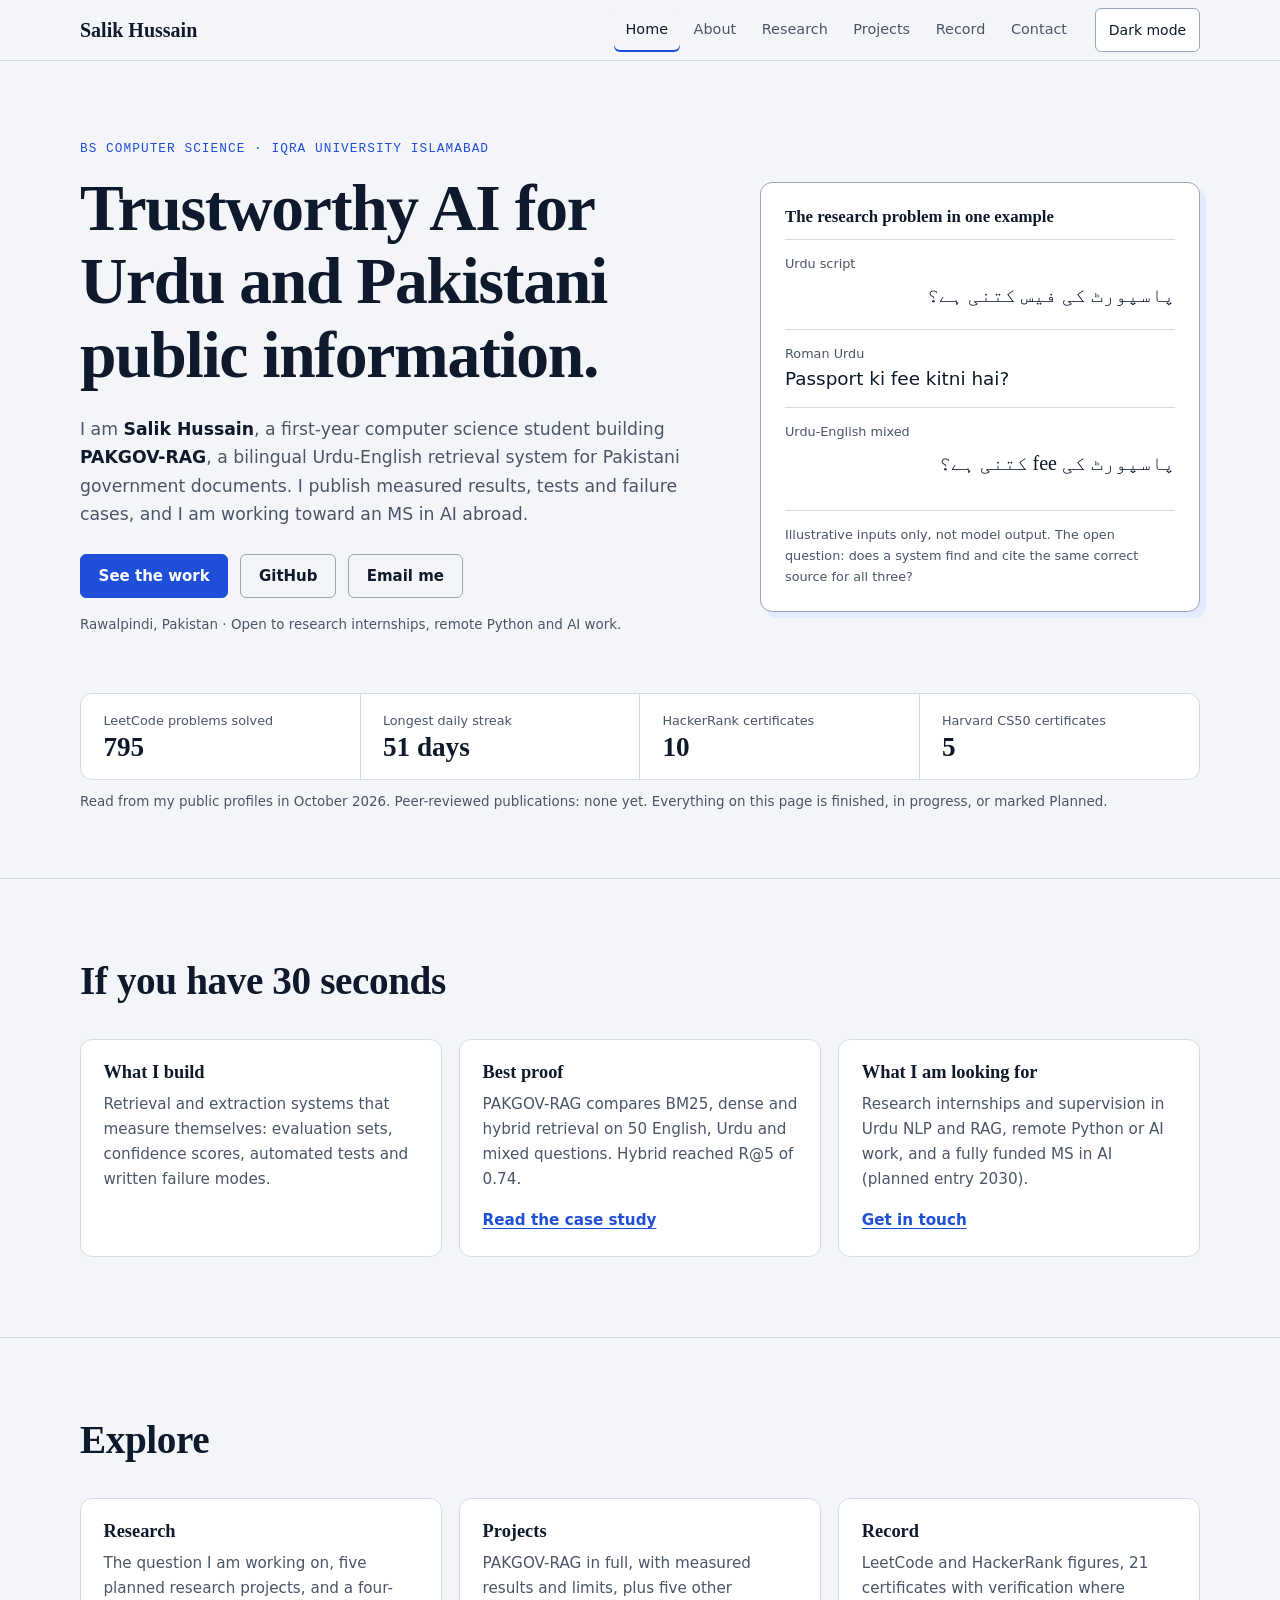
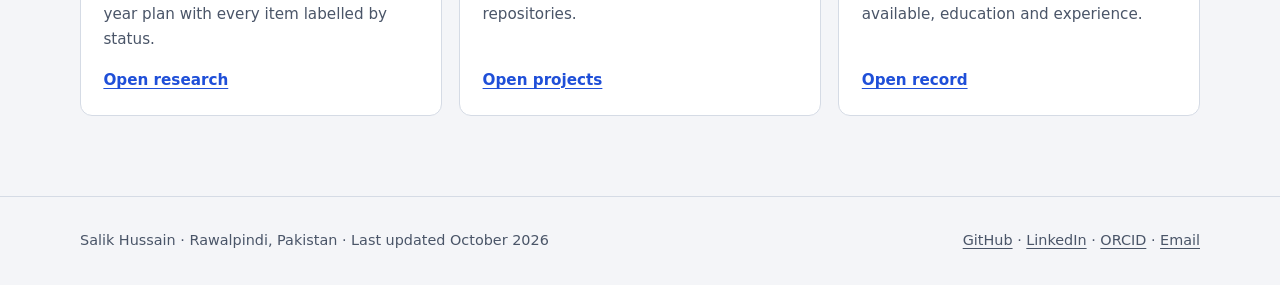
==== commit efa2f9f7: "Add files via upload" ====
--- a/index.html
+++ b/index.html
@@ -1,115 +1,26 @@
 <!DOCTYPE html>
-<html lang="en">
-<head>
-<meta charset="utf-8">
-<meta name="viewport" content="width=device-width, initial-scale=1, viewport-fit=cover">
-<meta name="color-scheme" content="light dark">
-<meta name="theme-color" content="#F4F5F8" media="(prefers-color-scheme: light)">
-<meta name="theme-color" content="#0B1220" media="(prefers-color-scheme: dark)">
-<meta name="google-site-verification" content="eWlesdTKurRL4gQyiMh5GzEnBuS0HP3QyugS0WUbDM8">
-<title>Salik Hussain | Urdu NLP, RAG and AI Systems</title>
-<meta name="description" content="Salik Hussain, BS Computer Science student at Iqra University Islamabad. Building PAKGOV-RAG, a bilingual Urdu-English retrieval system for Pakistani government documents, with measured results, tests and open code.">
-<link rel="canonical" href="https://salikhussain71-code.github.io/">
-<meta property="og:type" content="website">
-<meta property="og:url" content="https://salikhussain71-code.github.io/">
-<meta property="og:title" content="Salik Hussain | Urdu NLP, RAG and AI Systems">
-<meta property="og:description" content="Trustworthy AI for Urdu and Pakistani public information. Measured results, tests and open code.">
-<meta property="og:image" content="https://salikhussain71-code.github.io/og-image.png">
-<meta name="twitter:card" content="summary_large_image">
-<meta name="twitter:image" content="https://salikhussain71-code.github.io/og-image.png">
+<html lang="en"><head><meta charset="utf-8"><meta name="viewport" content="width=device-width, initial-scale=1, viewport-fit=cover">
+<meta http-equiv="Content-Security-Policy" content="default-src 'none'; script-src 'self'; style-src 'self' 'unsafe-inline' https://fonts.googleapis.com; font-src https://fonts.gstatic.com; img-src 'self' data:; connect-src 'none'; base-uri 'self'; form-action 'none'"><meta name="referrer" content="strict-origin-when-cross-origin">
+<meta name="color-scheme" content="light dark"><meta name="google-site-verification" content="eWlesdTKurRL4gQyiMh5GzEnBuS0HP3QyugS0WUbDM8">
+<title>Salik Hussain | Urdu NLP, RAG and AI Systems</title><meta name="description" content="Salik Hussain, BS Computer Science student at Iqra University Islamabad, building PAKGOV-RAG, a bilingual Urdu-English retrieval system for Pakistani government documents."><link rel="canonical" href="https://salikhussain71-code.github.io/">
+<meta property="og:type" content="website"><meta property="og:title" content="Salik Hussain | Urdu NLP, RAG and AI Systems"><meta property="og:description" content="Salik Hussain, BS Computer Science student at Iqra University Islamabad, building PAKGOV-RAG, a bilingual Urdu-English retrieval system for Pakistani government documents."><meta property="og:url" content="https://salikhussain71-code.github.io/">
+<meta property="og:image" content="https://salikhussain71-code.github.io/og-image.png"><meta name="twitter:card" content="summary_large_image"><meta name="twitter:image" content="https://salikhussain71-code.github.io/og-image.png">
 <link rel="icon" href="data:image/svg+xml,%3Csvg xmlns='http://www.w3.org/2000/svg' viewBox='0 0 64 64'%3E%3Crect width='64' height='64' rx='14' fill='%231F4FD8'/%3E%3Ctext x='32' y='43' font-family='Georgia,serif' font-size='34' font-weight='700' text-anchor='middle' fill='%23fff'%3ESH%3C/text%3E%3C/svg%3E">
 <script type="application/ld+json">{"@context":"https://schema.org","@type":"Person","name":"Salik Hussain","url":"https://salikhussain71-code.github.io/","image":"https://salikhussain71-code.github.io/og-image.png","jobTitle":"BS Computer Science Student","affiliation":{"@type":"CollegeOrUniversity","name":"Iqra University Islamabad"},"email":"mailto:salikhussain71@gmail.com","sameAs":["https://github.com/salikhussain71-code","https://www.linkedin.com/in/salik-hussain-7822a1388/","https://leetcode.com/u/salikhussain71/","https://www.hackerrank.com/profile/salikhussain71","https://www.kaggle.com/salikhussain","https://orcid.org/0009-0002-2163-1728","https://x.com/salikhussain71"],"knowsAbout":["Natural Language Processing","Retrieval-Augmented Generation","Urdu NLP","Python","Information Retrieval"]}</script>
-<script>(function(){var r=document.documentElement;try{var t=localStorage.getItem("theme");if(t==="light"||t==="dark")r.setAttribute("data-theme",t)}catch(e){}})();</script>
+<script src="assets/site.js"></script>
 <link rel="preconnect" href="https://fonts.googleapis.com"><link rel="preconnect" href="https://fonts.gstatic.com" crossorigin>
 <link rel="stylesheet" href="https://fonts.googleapis.com/css2?family=IBM+Plex+Sans:wght@400;500;600&family=Newsreader:opsz,wght@6..72,400;6..72,600&family=Noto+Nastaliq+Urdu&display=swap">
-<style>
-:root{--bg:#F4F5F8;--sf:#fff;--sk:#E9ECF2;--ink:#0E1A2B;--mute:#4A5568;--line:#D5DBE5;--ls:#9AA6B8;--acc:#1F4FD8;--af:#fff;--as:#E3EAFB;--ok:#0B6B4F;--wip:#8A5200;--pl:#4A5568;
---serif:'Newsreader',Georgia,serif;--sans:'IBM Plex Sans',system-ui,-apple-system,'Segoe UI',Roboto,sans-serif;--mono:ui-monospace,Menlo,Consolas,monospace;--urdu:'Noto Nastaliq Urdu','Jameel Noor Nastaleeq',serif;--w:1120px;--g:clamp(1rem,4vw,2rem)}
-@media(prefers-color-scheme:dark){:root:not([data-theme=light]){--bg:#0B1220;--sf:#111A2B;--sk:#0E1626;--ink:#E7ECF4;--mute:#A6B3C6;--line:#223049;--ls:#4A5C7A;--acc:#8FB0FF;--af:#0A1530;--as:#16264A;--ok:#5FD4A6;--wip:#F0BC63;--pl:#A6B3C6}}
-:root[data-theme=dark]{--bg:#0B1220;--sf:#111A2B;--sk:#0E1626;--ink:#E7ECF4;--mute:#A6B3C6;--line:#223049;--ls:#4A5C7A;--acc:#8FB0FF;--af:#0A1530;--as:#16264A;--ok:#5FD4A6;--wip:#F0BC63;--pl:#A6B3C6}
-*,*::before,*::after{box-sizing:border-box}[hidden]{display:none!important}
-html{scroll-behavior:smooth;scroll-padding-top:5rem}
-body{margin:0;background:var(--bg);color:var(--ink);font:400 1rem/1.65 var(--sans);overflow-wrap:break-word}
-h1,h2,h3{font-family:var(--serif);font-weight:600;line-height:1.12;margin:0;text-wrap:balance}
-h1{font-size:clamp(2.2rem,1.1rem + 4.6vw,4.1rem);letter-spacing:-.02em}
-h2{font-size:clamp(1.7rem,1.2rem + 2vw,2.45rem);letter-spacing:-.01em}
-h3{font-size:1.2rem}p{margin:0 0 1rem}ul,ol{margin:0;padding:0}a{color:var(--acc);text-underline-offset:.2em}
-:focus-visible{outline:3px solid var(--acc);outline-offset:3px;border-radius:3px}
-.c{width:min(100% - 2*var(--g),var(--w));margin-inline:auto}.m{color:var(--mute)}.mono{font-family:var(--mono);font-size:.875em}
-.skip{position:absolute;left:1rem;top:-4rem;background:var(--acc);color:var(--af);padding:.6rem 1rem;border-radius:6px;z-index:99}.skip:focus{top:.5rem}
-header{position:sticky;top:0;z-index:50;background:var(--bg);border-bottom:1px solid var(--line)}
-.bar{display:flex;align-items:center;gap:1rem;min-height:60px}
-.brand{font:600 1.25rem var(--serif);color:var(--ink);text-decoration:none;margin-right:auto;white-space:nowrap}
-nav{overflow-x:auto;scrollbar-width:none}nav ul{list-style:none;display:flex;gap:.1rem}
-nav a{display:flex;align-items:center;min-height:44px;padding:0 .75rem;border-radius:6px;color:var(--mute);text-decoration:none;font-weight:500;font-size:.9rem;white-space:nowrap}
-nav a:hover{color:var(--ink);background:var(--sk)}
-.ib{min-height:44px;min-width:44px;padding:0 .8rem;border:1px solid var(--ls);border-radius:6px;background:var(--sf);color:var(--ink);font:500 .875rem var(--sans);cursor:pointer}
-@media(max-width:760px){.bar{flex-wrap:wrap;padding-block:.4rem}nav{order:3;flex-basis:100%}}
-.btn{display:inline-flex;align-items:center;justify-content:center;min-height:44px;padding:.5rem 1.1rem;border-radius:6px;border:1px solid var(--acc);background:var(--acc);color:var(--af);font:600 .9375rem var(--sans);text-decoration:none}
-.btn:hover{filter:brightness(1.1)}.btn.alt{background:transparent;color:var(--ink);border-color:var(--ls)}.btn.alt:hover{background:var(--sk);filter:none}
-.row{display:flex;flex-wrap:wrap;gap:.75rem}
-section{padding-block:clamp(3rem,7vw,5rem);border-top:1px solid var(--line)}
-.hd{max-width:64ch;margin-bottom:2.25rem}.hd p{color:var(--mute);margin:.7rem 0 0}
-.eb{font:500 .8rem var(--mono);letter-spacing:.08em;text-transform:uppercase;color:var(--acc);margin:0 0 1rem}
-#top{border-top:0;padding-block:clamp(2.5rem,7vw,5rem) clamp(2rem,4vw,3rem)}
-.hero{display:grid;gap:2.5rem;align-items:center}@media(min-width:900px){.hero{grid-template-columns:7fr 5fr;gap:4rem}}
-.lead{font-size:1.08rem;color:var(--mute);max-width:60ch;margin:1.4rem 0 1.6rem}.lead b{color:var(--ink);font-weight:600}
-.forms{margin:0;background:var(--sf);border:1px solid var(--ls);border-radius:12px;padding:1.5rem;box-shadow:6px 6px 0 var(--as)}
-.forms figcaption{font:600 1.05rem var(--serif);margin-bottom:.8rem}.forms dl{margin:0}
-.forms dl>div{padding:.8rem 0;border-top:1px solid var(--line)}.forms dt{font-size:.8rem;color:var(--mute)}.forms dd{margin:0;font-size:1.15rem}
-.forms .u{font-family:var(--urdu);line-height:2.1;text-align:right;font-size:1.25rem}.forms .n{font-size:.8rem;color:var(--mute);margin:.8rem 0 0;padding-top:.8rem;border-top:1px solid var(--line)}
-.proof{display:grid;margin:2.5rem 0 0;border:1px solid var(--line);border-radius:12px;background:var(--sf);overflow:hidden}
-.proof>div{padding:1rem 1.4rem;border-bottom:1px solid var(--line)}.proof>div:last-child{border:0}
-.proof dt{font-size:.8rem;color:var(--mute)}.proof dd{margin:0;font:600 1.7rem/1.2 var(--serif)}
-@media(min-width:640px){.proof{grid-template-columns:repeat(2,1fr)}.proof>div:nth-child(odd){border-right:1px solid var(--line)}.proof>div:nth-last-child(-n+2){border-bottom:0}}
-@media(min-width:1000px){.proof{grid-template-columns:repeat(4,1fr)}.proof>div{border:0;border-right:1px solid var(--line)!important}.proof>div:last-child{border-right:0!important}}
-.tag{display:inline-flex;align-items:center;gap:.4rem;font-size:.78rem;font-weight:600;padding:.05rem .6rem;border-radius:99px;border:1px solid currentColor;white-space:nowrap}
-.tag::before{content:"";width:.5rem;height:.5rem;border-radius:50%;border:2px solid currentColor}
-.tag.ok{color:var(--ok)}.tag.ok::before{background:currentColor}.tag.wip{color:var(--wip)}.tag.wip::before{background:linear-gradient(90deg,currentColor 50%,transparent 50%)}.tag.pl{color:var(--pl)}
-.cards{display:grid;gap:1.1rem}@media(min-width:800px){.cards{grid-template-columns:repeat(3,1fr)}.cards.two{grid-template-columns:repeat(2,1fr)}}
-.card{background:var(--sf);border:1px solid var(--line);border-radius:12px;padding:1.4rem;display:flex;flex-direction:column;gap:.6rem}
-.card h3{font-size:1.15rem}.card p{margin:0;color:var(--mute);font-size:.95rem}.card .l{margin-top:auto;padding-top:.4rem;font-weight:600;font-size:.95rem}
-.chips{display:flex;flex-wrap:wrap;gap:.4rem;list-style:none}.chips li{font-size:.78rem;background:var(--sk);border-radius:6px;padding:.1rem .55rem}
-.case{background:var(--sf);border:1px solid var(--ls);border-radius:12px;padding:clamp(1.2rem,3vw,2.4rem);margin-bottom:2rem}
-.top{display:flex;flex-wrap:wrap;gap:.5rem 1rem;align-items:center;margin-bottom:.8rem}.case h3{font-size:clamp(1.5rem,1.2rem + 1.2vw,2.1rem)}
-.pipe{list-style:none;display:grid;gap:.6rem;margin:1rem 0 0;counter-reset:p}@media(min-width:700px){.pipe{grid-template-columns:repeat(4,1fr)}}
-.pipe li{counter-increment:p;border:1px solid var(--ls);border-radius:6px;padding:.6rem .75rem;background:var(--bg);font-size:.88rem}
-.pipe li::before{content:"Stage " counter(p);display:block;font-size:.72rem;color:var(--mute)}.pipe b{display:block}
-.met{display:grid;gap:.8rem;margin:1rem 0}@media(min-width:640px){.met{grid-template-columns:repeat(4,1fr)}}
-.met>div{border:1px solid var(--ls);border-radius:6px;padding:.7rem 1rem;background:var(--bg)}.met dt{font-size:.78rem;color:var(--mute)}.met dd{margin:0;font:600 1.5rem/1.2 var(--serif)}
-.sc{overflow-x:auto;border:1px solid var(--line);border-radius:12px;background:var(--sf);margin:.8rem 0}
-table{border-collapse:collapse;width:100%;min-width:520px;font-size:.92rem}caption{text-align:left;padding:.9rem 1rem 0;font:600 1rem var(--serif)}
-th,td{text-align:left;padding:.65rem 1rem;border-bottom:1px solid var(--line);vertical-align:top}th{font-weight:600;font-size:.85rem;color:var(--mute);background:var(--sk)}tbody tr:last-child>*{border-bottom:0}
-.note{font-size:.84rem;color:var(--mute)}.bl{margin:.3rem 0 0 1.1rem;color:var(--mute)}.bl li{margin-bottom:.25rem}
-.tl{list-style:none;border-left:2px solid var(--ls);margin-left:.4rem;padding-left:1.5rem}.tl li{position:relative;padding-bottom:1.4rem}.tl li:last-child{padding-bottom:0}
-.tl li::before{content:"";position:absolute;left:-1.95rem;top:.45rem;width:12px;height:12px;border-radius:50%;background:var(--bg);border:2px solid var(--acc)}
-.tl b{font:600 1.05rem var(--serif);display:block}.tl span{color:var(--mute);font-size:.93rem}
-.two{display:grid;gap:2.5rem}@media(min-width:900px){.two.s{grid-template-columns:1fr 1fr;gap:4rem}}
-.ex{list-style:none;border-top:1px solid var(--ls)}.ex li{padding:.9rem 0;border-bottom:1px solid var(--line)}.ex b{display:block}
-.lk{list-style:none;border-top:1px solid var(--ls)}.lk li{display:flex;justify-content:space-between;gap:1rem;flex-wrap:wrap;padding:.65rem 0;border-bottom:1px solid var(--line)}
-footer{border-top:1px solid var(--line);padding:2rem 0 calc(2rem + env(safe-area-inset-bottom,0px));font-size:.9rem;color:var(--mute)}
-@media(prefers-reduced-motion:reduce){html{scroll-behavior:auto}}
-@media print{header,.row,.ib{display:none}section{break-inside:avoid}}
-</style>
-</head>
-<body>
+<link rel="stylesheet" href="assets/site.css"></head><body>
 <a class="skip" href="#main">Skip to main content</a>
-<header><div class="c bar">
-<a class="brand" href="#top">Salik Hussain</a>
-<nav aria-label="Primary"><ul>
-<li><a href="#snapshot">Snapshot</a></li><li><a href="#projects">Projects</a></li><li><a href="#evidence">Evidence</a></li><li><a href="#credentials">Credentials</a></li><li><a href="#experience">Experience</a></li><li><a href="#research">Research</a></li><li><a href="#path">Path</a></li><li><a href="#contact">Contact</a></li>
-</ul></nav>
-<button class="ib" id="theme" type="button" aria-pressed="false">Dark mode</button>
-</div></header>
-
-<main id="main">
-<section id="top" aria-labelledby="h1"><div class="c">
+<header><div class="c bar"><a class="brand" href="index.html">Salik Hussain</a><nav aria-label="Primary"><ul><li><a href="index.html" aria-current="page">Home</a></li><li><a href="about.html">About</a></li><li><a href="research.html">Research</a></li><li><a href="projects.html">Projects</a></li><li><a href="record.html">Record</a></li><li><a href="contact.html">Contact</a></li></ul></nav>
+<button class="ib" id="theme" type="button" aria-pressed="false">Dark mode</button></div></header>
+<main id="main"><section id="top" aria-labelledby="h1"><div class="c">
 <div class="hero">
 <div>
 <p class="eb">BS Computer Science · Iqra University Islamabad</p>
 <h1 id="h1">Trustworthy AI for Urdu and Pakistani public information.</h1>
 <p class="lead">I am <b>Salik Hussain</b>, a first-year computer science student building <b>PAKGOV-RAG</b>, a bilingual Urdu-English retrieval system for Pakistani government documents. I publish measured results, tests and failure cases, and I am working toward an MS in AI abroad.</p>
-<div class="row"><a class="btn" href="#projects">See the work</a><a class="btn alt" href="https://github.com/salikhussain71-code" target="_blank" rel="noopener noreferrer">GitHub</a><a class="btn alt" href="mailto:salikhussain71@gmail.com">Email me</a></div>
+<div class="row"><a class="btn" href="projects.html">See the work</a><a class="btn alt" href="https://github.com/salikhussain71-code" target="_blank" rel="noopener noreferrer">GitHub</a><a class="btn alt" href="mailto:salikhussain71@gmail.com">Email me</a></div>
 <p class="note" style="margin-top:1rem">Rawalpindi, Pakistan · Open to research internships, remote Python and AI work.</p>
 </div>
 <figure class="forms" aria-labelledby="fc"><figcaption id="fc">The research problem in one example</figcaption>
@@ -127,173 +38,17 @@
 <div><dt>Harvard CS50 certificates</dt><dd>5</dd></div>
 </dl>
 <p class="note" style="margin-top:.7rem">Read from my public profiles in October 2026. Peer-reviewed publications: none yet. Everything on this page is finished, in progress, or marked Planned.</p>
-</div></section>
-
-<section id="snapshot" aria-labelledby="hs"><div class="c">
+</div></section><section id="snapshot" aria-labelledby="hs"><div class="c">
 <div class="hd"><h2 id="hs">If you have 30 seconds</h2></div>
 <div class="cards">
 <article class="card"><h3>What I build</h3><p>Retrieval and extraction systems that measure themselves: evaluation sets, confidence scores, automated tests and written failure modes.</p></article>
-<article class="card"><h3>Best proof</h3><p>PAKGOV-RAG compares BM25, dense and hybrid retrieval on 50 English, Urdu and mixed questions. Hybrid reached R@5 of 0.74.</p><a class="l" href="#projects">Read the case study</a></article>
-<article class="card"><h3>What I am looking for</h3><p>Research internships and supervision in Urdu NLP and RAG, remote Python or AI work, and a fully funded MS in AI (planned entry 2030).</p><a class="l" href="#contact">Get in touch</a></article>
-</div></div></section>
-
-<section id="projects" aria-labelledby="hp"><div class="c">
-<div class="hd"><h2 id="hp">Projects</h2><p>One flagship case study, then the repositories that back up my skills.</p></div>
-
-<article class="case" aria-labelledby="hk">
-<div class="top"><h3 id="hk">PAKGOV-RAG</h3><span class="tag wip">In progress</span></div>
-<p>A bilingual Urdu-English retrieval-augmented generation system for Pakistani government and legal documents: ingestion, chunking, multilingual embeddings, BM25 plus dense retrieval, reciprocal rank fusion, grounded generation with citations, and failure analysis.</p>
-<ol class="pipe">
-<li><b>Ingest</b>PDFs to text with PyMuPDF</li>
-<li><b>Chunk</b>6,711 chunks with page and article metadata</li>
-<li><b>Retrieve</b>BM25, dense (FAISS) and hybrid RRF, k = 60</li>
-<li><b>Answer</b>Cited answers, or "insufficient evidence"</li>
-</ol>
-<h4 style="font:600 1.1rem var(--serif);margin:1.6rem 0 .3rem">Measured results</h4>
-<p class="note">One 50-question set shared by every retriever: 15 English, 15 Urdu, 20 mixed-language. Values as reported in my 30 September 2026 write-up; the evaluation files are in the repository. The set is small, so treat the numbers as indicative, not as a benchmark.</p>
-<div class="sc" role="region" aria-label="Retriever comparison table" tabindex="0"><table>
-<caption>Retrieval quality on the 50-question set</caption>
-<thead><tr><th scope="col">Retriever</th><th scope="col">R@1</th><th scope="col">R@3</th><th scope="col">R@5</th><th scope="col">R@10</th><th scope="col">MRR</th></tr></thead>
-<tbody>
-<tr><th scope="row">BM25</th><td>0.360</td><td>0.580</td><td>0.640</td><td>0.680</td><td>0.469</td></tr>
-<tr><th scope="row">Dense (multilingual MiniLM-L12-v2, 384-d)</th><td>0.440</td><td>0.600</td><td>0.620</td><td>0.740</td><td>0.535</td></tr>
-<tr><th scope="row">Hybrid RRF</th><td>0.500</td><td>0.660</td><td>0.740</td><td>0.820</td><td>0.605</td></tr>
-</tbody></table></div>
-<dl class="met">
-<div><dt>Hybrid R@5 gain over BM25</dt><dd>+0.100</dd></div>
-<div><dt>Hybrid R@5 gain over dense</dt><dd>+0.120</dd></div>
-<div><dt>Answers with citations</dt><dd>37 / 50</dd></div>
-<div><dt>Declined: insufficient evidence</dt><dd>13 / 50</dd></div>
-</dl>
-<p class="note">Earlier pilot (Version 0): a 20-question synthetic test scored Hit@1 20% and Hit@5 25%. I keep that result because it shows what the first version could not do.</p>
-<h4 style="font:600 1.1rem var(--serif);margin:1.4rem 0 0">Limits, stated plainly</h4>
-<ul class="bl"><li>The evaluation set is small, so one retriever beating another by a few points may not hold on a larger set.</li><li>The corpus covers a limited set of official documents, and the system gives no legal advice.</li><li>Next: article-aware chunking, reranking, larger natural-question sets, broader government coverage.</li></ul>
-<ul class="chips" style="margin-top:1rem"><li>Python</li><li>sentence-transformers</li><li>FAISS</li><li>BM25</li><li>RRF</li><li>PyMuPDF</li><li>Streamlit</li></ul>
-<div class="row" style="margin-top:1.4rem"><a class="btn" href="https://github.com/salikhussain71-code/PAKGOV-RAG-project" target="_blank" rel="noopener noreferrer">Open the repository</a></div>
-</article>
-
-<div class="cards two">
-<article class="card"><h3>change-order-extractor</h3><p>Turns messy construction change-order PDFs and text into validated JSON with per-field confidence scores, source evidence and a needs-review flag. Automated tests, documented failure modes.</p><ul class="chips"><li>Python</li><li>Pydantic</li><li>pytest</li></ul><a class="l" href="https://github.com/salikhussain71-code/change-order-extractor" target="_blank" rel="noopener noreferrer">View source</a></article>
-<article class="card"><h3>ChaseLog</h3><p>Full-stack SaaS for freelancers. Free and Pro plans are enforced in the database with row-level security and a trigger. Deployed live; 7 of 7 access-control checks passed.</p><ul class="chips"><li>Next.js</li><li>TypeScript</li><li>Supabase</li></ul><a class="l" href="https://github.com/salikhussain71-code/teacherdesks-moondev-challenge" target="_blank" rel="noopener noreferrer">View source</a></article>
-<article class="card"><h3>MS-AI-Admission-Eligibility-Engine</h3><p>A reproducible engine that models program-specific admission requirements from official university sources and validates applicant inputs.</p><ul class="chips"><li>Python</li></ul><a class="l" href="https://github.com/salikhussain71-code/MS-AI-Admission-Eligibility-Engine" target="_blank" rel="noopener noreferrer">View source</a></article>
-<article class="card"><h3>PakGov-Document-Search-CLI</h3><p>Command-line keyword search across Pakistani government documents with contextual results, search history and error handling.</p><ul class="chips"><li>Python</li><li>CLI</li></ul><a class="l" href="https://github.com/salikhussain71-code/PakGov-Document-Search-CLI" target="_blank" rel="noopener noreferrer">View source</a></article>
-<article class="card"><h3>Urdu-English-Word-Frequency-Analyzer</h3><p>Bilingual text analyzer for English and Roman Urdu with word-frequency analysis, UTF-8 support and CSV output.</p><ul class="chips"><li>Python</li><li>NLP</li></ul><a class="l" href="https://github.com/salikhussain71-code/Urdu-English-Word-Frequency-Analyzer" target="_blank" rel="noopener noreferrer">View source</a></article>
-<article class="card"><h3>python-fundamentals-and-practice</h3><p>Daily Python practice, algorithms and small projects, kept as a public record of progress.</p><ul class="chips"><li>Python</li></ul><a class="l" href="https://github.com/salikhussain71-code/python-fundamentals-and-practice" target="_blank" rel="noopener noreferrer">View source</a></article>
-</div>
-<p style="margin-top:1.4rem"><a href="https://github.com/salikhussain71-code?tab=repositories" target="_blank" rel="noopener noreferrer">All repositories on GitHub</a></p>
-</div></section>
-
-<section id="evidence" aria-labelledby="he"><div class="c">
-<div class="hd"><h2 id="he">Problem-solving evidence</h2><p>Public, checkable profiles. Practice shows consistency, not research.</p></div>
-<div class="sc" role="region" aria-label="LeetCode statistics" tabindex="0"><table>
-<caption>LeetCode, October 2026</caption>
-<thead><tr><th scope="col">Measure</th><th scope="col">Value</th></tr></thead>
-<tbody>
-<tr><th scope="row">Problems solved</th><td>795 of 4,096 (Easy 250, Medium 433, Hard 112)</td></tr>
-<tr><th scope="row">Main language</th><td>Python, 670 problems</td></tr>
-<tr><th scope="row">Activity</th><td>1,565 submissions in the past year, 136 active days, best streak 51 days</td></tr>
-<tr><th scope="row">Strongest topics</th><td>Arrays, strings, hash tables, depth-first search, dynamic programming</td></tr>
-<tr><th scope="row">Badge</th><td>100 Days Badge 2026</td></tr>
-</tbody></table></div>
-<div class="row"><a class="btn alt" href="https://leetcode.com/u/salikhussain71/" target="_blank" rel="noopener noreferrer">LeetCode profile</a><a class="btn alt" href="https://www.hackerrank.com/profile/salikhussain71" target="_blank" rel="noopener noreferrer">HackerRank profile</a><a class="btn alt" href="https://www.kaggle.com/salikhussain" target="_blank" rel="noopener noreferrer">Kaggle profile</a></div>
-</div></section>
-
-<section id="credentials" aria-labelledby="hc"><div class="c">
-<div class="hd"><h2 id="hc">Credentials</h2><p>Certificates show learning, not research results. Verification links are given where a public link exists, and credential IDs otherwise.</p></div>
-<div class="sc" role="region" aria-label="Course certificates" tabindex="0"><table>
-<caption>Courses completed, July to September 2026</caption>
-<thead><tr><th scope="col">Course</th><th scope="col">Provider</th><th scope="col">Verify</th></tr></thead>
-<tbody>
-<tr><th scope="row">CS50x: Introduction to Computer Science</th><td>Harvard</td><td><a href="https://cs50.harvard.edu/certificates/97ecbed9-2822-46c7-9c50-22473eb35b72" target="_blank" rel="noopener noreferrer">Verify</a></td></tr>
-<tr><th scope="row">CS50's Introduction to Programming with Python</th><td>Harvard</td><td><a href="https://cs50.harvard.edu/certificates/ec4d3f24-6d4b-4cba-bc09-7cfae8bf778a" target="_blank" rel="noopener noreferrer">Verify</a></td></tr>
-<tr><th scope="row">CS50 Artificial Intelligence with Python</th><td>Harvard</td><td class="mono">ID 3cb5f3d3-db92-40d5-839e-ca8bca5ad6fd</td></tr>
-<tr><th scope="row">CS50 Databases with SQL</th><td>Harvard</td><td class="mono">ID 03e98ffd-b4b2-4175-9ad4-5bf02c8d82e7</td></tr>
-<tr><th scope="row">CS50 Introduction to Cybersecurity</th><td>Harvard</td><td class="mono">ID 63ae6ed0-ecbc-47cd-b2b7-70320d7fc177</td></tr>
-<tr><th scope="row">Artificial Intelligence Fundamentals</th><td>IBM SkillsBuild</td><td class="mono">ID bfe0dc1d-e245-444b-b046-c4d620b16bd2</td></tr>
-<tr><th scope="row">Getting Started with Generative AI</th><td>IBM SkillsBuild</td><td class="mono">ID PWID-B1036800</td></tr>
-<tr><th scope="row">Elements of AI (2 ECTS)</th><td>University of Helsinki</td><td class="mono">ID vh5jd0sod38</td></tr>
-<tr><th scope="row">Machine Learning Crash Course (numerical data module)</th><td>Google</td><td><a href="https://www.linkedin.com/in/salik-hussain-7822a1388/" target="_blank" rel="noopener noreferrer">On LinkedIn</a></td></tr>
-<tr><th scope="row">Introduction to Programming in C</th><td>The Open University</td><td><a href="https://www.linkedin.com/in/salik-hussain-7822a1388/" target="_blank" rel="noopener noreferrer">On LinkedIn</a></td></tr>
-<tr><th scope="row">Claude Platform 101</th><td>Anthropic</td><td><a href="https://www.linkedin.com/in/salik-hussain-7822a1388/" target="_blank" rel="noopener noreferrer">On LinkedIn</a></td></tr>
-</tbody></table></div>
-<div class="sc" role="region" aria-label="HackerRank certificates" tabindex="0"><table>
-<caption>HackerRank certificates (10)</caption>
-<thead><tr><th scope="col">Certificate</th><th scope="col">Verify</th></tr></thead>
-<tbody>
-<tr><th scope="row">Problem Solving (Basic)</th><td><a href="https://www.hackerrank.com/certificates/5b5ccf0b4211" target="_blank" rel="noopener noreferrer">Verify</a></td></tr>
-<tr><th scope="row">Problem Solving (Intermediate)</th><td><a href="https://www.hackerrank.com/certificates/4cd35bd7e556" target="_blank" rel="noopener noreferrer">Verify</a></td></tr>
-<tr><th scope="row">Python (Basic)</th><td><a href="https://www.hackerrank.com/certificates/ac3fe144a4cd" target="_blank" rel="noopener noreferrer">Verify</a></td></tr>
-<tr><th scope="row">SQL (Basic)</th><td><a href="https://www.hackerrank.com/certificates/3cc6cdfa1e81" target="_blank" rel="noopener noreferrer">Verify</a></td></tr>
-<tr><th scope="row">SQL (Intermediate)</th><td><a href="https://www.hackerrank.com/certificates/eceac0ebd444" target="_blank" rel="noopener noreferrer">Verify</a></td></tr>
-<tr><th scope="row">SQL (Advanced)</th><td><a href="https://www.hackerrank.com/certificates/c3f0e29b7368" target="_blank" rel="noopener noreferrer">Verify</a></td></tr>
-<tr><th scope="row">JavaScript (Basic)</th><td><a href="https://www.hackerrank.com/certificates/cacb7f1ae804" target="_blank" rel="noopener noreferrer">Verify</a></td></tr>
-<tr><th scope="row">REST API (Intermediate)</th><td><a href="https://www.hackerrank.com/certificates/16bc1e22871d" target="_blank" rel="noopener noreferrer">Verify</a></td></tr>
-<tr><th scope="row">Software Engineer (role skills test)</th><td><a href="https://www.hackerrank.com/certificates/a4b2b72f8247" target="_blank" rel="noopener noreferrer">Verify</a></td></tr>
-<tr><th scope="row">Software Engineer Intern (role skills test)</th><td><a href="https://www.hackerrank.com/certificates/b6f312ec36e4" target="_blank" rel="noopener noreferrer">Verify</a></td></tr>
-</tbody></table></div>
-</div></section>
-
-<section id="experience" aria-labelledby="hx"><div class="c two s">
-<div><div class="hd"><h2 id="hx">Experience</h2></div>
-<ul class="ex">
-<li><b>Python Developer Intern, Arch Technologies</b><span class="m">Remote · October 2026 to present</span><br><span class="m">Building command-line Python applications: a dice-rolling game and a menu-driven to-do list with a progress bar, with input validation, error handling and documentation.</span></li>
-<li><b>Independent developer and researcher</b><span class="m">Public repositories since September 2025</span><br><span class="m">Python projects in NLP and retrieval, including PAKGOV-RAG, with documentation, evaluation files and version-controlled history.</span></li>
-</ul></div>
-<div><div class="hd"><h2>Education</h2></div>
-<ul class="ex">
-<li><b>BS Computer Science, Iqra University Islamabad</b><span class="m">Started October 2026</span><br><span class="m">Fall 2026: Programming Fundamentals (C++), Application of ICT, Functional English, Applied Physics, Pre-Calculus I.</span></li>
-<li><b>F.Sc. Pre-Medical</b><span class="m">HSSC 71.18 percent, completed August 2026</span></li>
-<li><b>SSC</b><span class="m">83.27 percent</span></li>
-</ul></div>
-</div></section>
-
-<section id="research" aria-labelledby="hr"><div class="c">
-<div class="hd"><h2 id="hr">Research direction</h2><p>One question guides my work: can AI give correct, trusted answers in Urdu, Roman Urdu and Urdu-English mixed text? I have no peer-reviewed publications yet, and I will not submit work only to reach a number.</p></div>
-<div class="sc" role="region" aria-label="Planned research papers" tabindex="0"><table>
-<caption>Planned papers</caption>
-<thead><tr><th scope="col">Working title</th><th scope="col">Timing</th><th scope="col">Status</th></tr></thead>
-<tbody>
-<tr><th scope="row">Urdu-RomanX: Robust Representation Learning Across Urdu, Roman Urdu and Urdu-English Text</th><td>Draft year 2, submit year 3</td><td><span class="tag pl">Planned</span></td></tr>
-<tr><th scope="row">UrduCodeSwitch-Bench: Reliability, Factuality and Safety Evaluation Across Urdu, Roman Urdu and Code-Switched Text</th><td>Years 3 to 4</td><td><span class="tag pl">Planned</span></td></tr>
-<tr><th scope="row">PAKGOV-RAG-X: Evidence-Grounded Bilingual RAG for Pakistani Government and Public Information</th><td>Year 4</td><td><span class="tag pl">Planned</span></td></tr>
-</tbody></table></div>
-<p class="note">Research identity: <a href="https://orcid.org/0009-0002-2163-1728" target="_blank" rel="noopener noreferrer">ORCID 0009-0002-2163-1728</a></p>
-</div></section>
-
-<section id="path" aria-labelledby="hw"><div class="c two s">
-<div><div class="hd"><h2 id="hw">Path to an MS in AI</h2><p>A plan, not a record. Dates move if grades or opportunities change, and no one can promise admission.</p></div>
-<ol class="tl">
-<li><b>Year 1, 2026 to 2027</b><span>Strong grades, C++ and calculus, daily Git habit, first research reading.</span></li>
-<li><b>Year 2, 2027 to 2028</b><span>Data structures, algorithms, machine learning basics. First Urdu NLP research project and paper draft.</span></li>
-<li><b>Year 3, 2028 to 2029</b><span>AI core courses, code-switching benchmark, research internship applications, English test preparation.</span></li>
-<li><b>Year 4, 2029 to 2030</b><span>PAKGOV-RAG-X as final-year project, applications for fully funded programs.</span></li>
-</ol></div>
-<div><div class="hd"><h2>Target programs</h2><p>Goals, not offers. Deadlines and rules are checked on each official page.</p></div>
-<ul class="lk"><li><span>MBZUAI, UAE</span><span class="tag pl">Goal</span></li><li><span>KAUST, Saudi Arabia</span><span class="tag pl">Goal</span></li><li><span>ETH Zurich, Switzerland</span><span class="tag pl">Goal</span></li><li><span>EPFL, Switzerland</span><span class="tag pl">Goal</span></li><li><span>TU Munich, Germany</span><span class="tag pl">Goal</span></li></ul></div>
-</div></section>
-
-<section id="contact" aria-labelledby="hm"><div class="c two s">
-<div><div class="hd"><h2 id="hm">Contact</h2><p>For research advice, supervision, internships or freelance Python, web and AI work. I reply within 24 hours.</p></div>
-<div class="row"><a class="btn" href="mailto:salikhussain71@gmail.com">salikhussain71@gmail.com</a></div></div>
-<ul class="lk" aria-label="Profiles">
-<li><span>GitHub</span><a href="https://github.com/salikhussain71-code" target="_blank" rel="noopener noreferrer">salikhussain71-code</a></li>
-<li><span>LinkedIn</span><a href="https://www.linkedin.com/in/salik-hussain-7822a1388/" target="_blank" rel="noopener noreferrer">salik-hussain-7822a1388</a></li>
-<li><span>ORCID</span><a href="https://orcid.org/0009-0002-2163-1728" target="_blank" rel="noopener noreferrer">0009-0002-2163-1728</a></li>
-<li><span>LeetCode</span><a href="https://leetcode.com/u/salikhussain71/" target="_blank" rel="noopener noreferrer">salikhussain71</a></li>
-<li><span>HackerRank</span><a href="https://www.hackerrank.com/profile/salikhussain71" target="_blank" rel="noopener noreferrer">salikhussain71</a></li>
-<li><span>Kaggle</span><a href="https://www.kaggle.com/salikhussain" target="_blank" rel="noopener noreferrer">salikhussain</a></li>
-<li><span>X</span><a href="https://x.com/salikhussain71" target="_blank" rel="noopener noreferrer">@salikhussain71</a></li>
-</ul>
-</div></section>
-</main>
-
-<footer><div class="c">Salik Hussain, Rawalpindi, Pakistan. Last updated October 2026.</div></footer>
-
-<script>
-(function(){var r=document.documentElement,b=document.getElementById("theme");
-function dark(){var t=r.getAttribute("data-theme");return t?t==="dark":matchMedia("(prefers-color-scheme: dark)").matches}
-function sync(){b.setAttribute("aria-pressed",String(dark()))}
-b.addEventListener("click",function(){var n=dark()?"light":"dark";r.setAttribute("data-theme",n);try{localStorage.setItem("theme",n)}catch(e){}sync()});sync()})();
-</script>
-</body>
-</html>
+<article class="card"><h3>Best proof</h3><p>PAKGOV-RAG compares BM25, dense and hybrid retrieval on 50 English, Urdu and mixed questions. Hybrid reached R@5 of 0.74.</p><a class="l" href="projects.html">Read the case study</a></article>
+<article class="card"><h3>What I am looking for</h3><p>Research internships and supervision in Urdu NLP and RAG, remote Python or AI work, and a fully funded MS in AI (planned entry 2030).</p><a class="l" href="contact.html">Get in touch</a></article>
+</div></div></section><section aria-labelledby="hx"><div class="c"><div class="hd"><h2 id="hx">Explore</h2></div><div class="cards">
+<article class="card"><h3>Research</h3><p>The question I am working on, five planned research projects, and a four-year plan with every item labelled by status.</p><a class="l" href="research.html">Open research</a></article>
+<article class="card"><h3>Projects</h3><p>PAKGOV-RAG in full, with measured results and limits, plus five other repositories.</p><a class="l" href="projects.html">Open projects</a></article>
+<article class="card"><h3>Record</h3><p>LeetCode and HackerRank figures, 21 certificates with verification where available, education and experience.</p><a class="l" href="record.html">Open record</a></article>
+</div></div></section></main>
+<footer><div class="c foot"><span>Salik Hussain · Rawalpindi, Pakistan · Last updated October 2026</span>
+<span><a href="https://github.com/salikhussain71-code" target="_blank" rel="noopener noreferrer">GitHub</a> · <a href="https://www.linkedin.com/in/salik-hussain-7822a1388/" target="_blank" rel="noopener noreferrer">LinkedIn</a> · <a href="https://orcid.org/0009-0002-2163-1728" target="_blank" rel="noopener noreferrer">ORCID</a> · <a href="mailto:salikhussain71@gmail.com">Email</a></span></div></footer>
+</body></html>
--- a/assets/site.css
+++ b/assets/site.css
@@ -0,0 +1,72 @@
+:root{--bg:#F4F5F8;--sf:#fff;--sk:#E9ECF2;--ink:#0E1A2B;--mute:#4A5568;--line:#D5DBE5;--ls:#9AA6B8;--acc:#1F4FD8;--af:#fff;--as:#E3EAFB;--ok:#0B6B4F;--wip:#8A5200;--pl:#4A5568;
+--serif:'Newsreader',Georgia,serif;--sans:'IBM Plex Sans',system-ui,-apple-system,'Segoe UI',Roboto,sans-serif;--mono:ui-monospace,Menlo,Consolas,monospace;--urdu:'Noto Nastaliq Urdu','Jameel Noor Nastaleeq',serif;--w:1120px;--g:clamp(1rem,4vw,2rem)}
+@media(prefers-color-scheme:dark){:root:not([data-theme=light]){--bg:#0B1220;--sf:#111A2B;--sk:#0E1626;--ink:#E7ECF4;--mute:#A6B3C6;--line:#223049;--ls:#4A5C7A;--acc:#8FB0FF;--af:#0A1530;--as:#16264A;--ok:#5FD4A6;--wip:#F0BC63;--pl:#A6B3C6}}
+:root[data-theme=dark]{--bg:#0B1220;--sf:#111A2B;--sk:#0E1626;--ink:#E7ECF4;--mute:#A6B3C6;--line:#223049;--ls:#4A5C7A;--acc:#8FB0FF;--af:#0A1530;--as:#16264A;--ok:#5FD4A6;--wip:#F0BC63;--pl:#A6B3C6}
+*,*::before,*::after{box-sizing:border-box}[hidden]{display:none!important}
+html{scroll-behavior:smooth;scroll-padding-top:5rem}
+body{margin:0;background:var(--bg);color:var(--ink);font:400 1rem/1.65 var(--sans);overflow-wrap:break-word}
+h1,h2,h3{font-family:var(--serif);font-weight:600;line-height:1.12;margin:0;text-wrap:balance}
+h1{font-size:clamp(2.2rem,1.1rem + 4.6vw,4.1rem);letter-spacing:-.02em}
+h2{font-size:clamp(1.7rem,1.2rem + 2vw,2.45rem);letter-spacing:-.01em}
+h3{font-size:1.2rem}p{margin:0 0 1rem}ul,ol{margin:0;padding:0}a{color:var(--acc);text-underline-offset:.2em}
+:focus-visible{outline:3px solid var(--acc);outline-offset:3px;border-radius:3px}
+.c{width:min(100% - 2*var(--g),var(--w));margin-inline:auto}.m{color:var(--mute)}.mono{font-family:var(--mono);font-size:.875em}
+.skip{position:absolute;left:1rem;top:-4rem;background:var(--acc);color:var(--af);padding:.6rem 1rem;border-radius:6px;z-index:99}.skip:focus{top:.5rem}
+header{position:sticky;top:0;z-index:50;background:var(--bg);border-bottom:1px solid var(--line)}
+.bar{display:flex;align-items:center;gap:1rem;min-height:60px}
+.brand{font:600 1.25rem var(--serif);color:var(--ink);text-decoration:none;margin-right:auto;white-space:nowrap}
+nav{overflow-x:auto;scrollbar-width:none}nav ul{list-style:none;display:flex;gap:.1rem}
+nav a{display:flex;align-items:center;min-height:44px;padding:0 .75rem;border-radius:6px;color:var(--mute);text-decoration:none;font-weight:500;font-size:.9rem;white-space:nowrap}
+nav a:hover{color:var(--ink);background:var(--sk)}
+.ib{min-height:44px;min-width:44px;padding:0 .8rem;border:1px solid var(--ls);border-radius:6px;background:var(--sf);color:var(--ink);font:500 .875rem var(--sans);cursor:pointer}
+@media(max-width:760px){.bar{flex-wrap:wrap;padding-block:.4rem}nav{order:3;flex-basis:100%}}
+.btn{display:inline-flex;align-items:center;justify-content:center;min-height:44px;padding:.5rem 1.1rem;border-radius:6px;border:1px solid var(--acc);background:var(--acc);color:var(--af);font:600 .9375rem var(--sans);text-decoration:none}
+.btn:hover{filter:brightness(1.1)}.btn.alt{background:transparent;color:var(--ink);border-color:var(--ls)}.btn.alt:hover{background:var(--sk);filter:none}
+.row{display:flex;flex-wrap:wrap;gap:.75rem}
+section{padding-block:clamp(3rem,7vw,5rem);border-top:1px solid var(--line)}
+.hd{max-width:64ch;margin-bottom:2.25rem}.hd p{color:var(--mute);margin:.7rem 0 0}
+.eb{font:500 .8rem var(--mono);letter-spacing:.08em;text-transform:uppercase;color:var(--acc);margin:0 0 1rem}
+#top{border-top:0;padding-block:clamp(2.5rem,7vw,5rem) clamp(2rem,4vw,3rem)}
+.hero{display:grid;gap:2.5rem;align-items:center}@media(min-width:900px){.hero{grid-template-columns:7fr 5fr;gap:4rem}}
+.lead{font-size:1.08rem;color:var(--mute);max-width:60ch;margin:1.4rem 0 1.6rem}.lead b{color:var(--ink);font-weight:600}
+.forms{margin:0;background:var(--sf);border:1px solid var(--ls);border-radius:12px;padding:1.5rem;box-shadow:6px 6px 0 var(--as)}
+.forms figcaption{font:600 1.05rem var(--serif);margin-bottom:.8rem}.forms dl{margin:0}
+.forms dl>div{padding:.8rem 0;border-top:1px solid var(--line)}.forms dt{font-size:.8rem;color:var(--mute)}.forms dd{margin:0;font-size:1.15rem}
+.forms .u{font-family:var(--urdu);line-height:2.1;text-align:right;font-size:1.25rem}.forms .n{font-size:.8rem;color:var(--mute);margin:.8rem 0 0;padding-top:.8rem;border-top:1px solid var(--line)}
+.proof{display:grid;margin:2.5rem 0 0;border:1px solid var(--line);border-radius:12px;background:var(--sf);overflow:hidden}
+.proof>div{padding:1rem 1.4rem;border-bottom:1px solid var(--line)}.proof>div:last-child{border:0}
+.proof dt{font-size:.8rem;color:var(--mute)}.proof dd{margin:0;font:600 1.7rem/1.2 var(--serif)}
+@media(min-width:640px){.proof{grid-template-columns:repeat(2,1fr)}.proof>div:nth-child(odd){border-right:1px solid var(--line)}.proof>div:nth-last-child(-n+2){border-bottom:0}}
+@media(min-width:1000px){.proof{grid-template-columns:repeat(4,1fr)}.proof>div{border:0;border-right:1px solid var(--line)!important}.proof>div:last-child{border-right:0!important}}
+.tag{display:inline-flex;align-items:center;gap:.4rem;font-size:.78rem;font-weight:600;padding:.05rem .6rem;border-radius:99px;border:1px solid currentColor;white-space:nowrap}
+.tag::before{content:"";width:.5rem;height:.5rem;border-radius:50%;border:2px solid currentColor}
+.tag.ok{color:var(--ok)}.tag.ok::before{background:currentColor}.tag.wip{color:var(--wip)}.tag.wip::before{background:linear-gradient(90deg,currentColor 50%,transparent 50%)}.tag.pl{color:var(--pl)}
+.cards{display:grid;gap:1.1rem}@media(min-width:800px){.cards{grid-template-columns:repeat(3,1fr)}.cards.two{grid-template-columns:repeat(2,1fr)}}
+.card{background:var(--sf);border:1px solid var(--line);border-radius:12px;padding:1.4rem;display:flex;flex-direction:column;gap:.6rem}
+.card h3{font-size:1.15rem}.card p{margin:0;color:var(--mute);font-size:.95rem}.card .l{margin-top:auto;padding-top:.4rem;font-weight:600;font-size:.95rem}
+.chips{display:flex;flex-wrap:wrap;gap:.4rem;list-style:none}.chips li{font-size:.78rem;background:var(--sk);border-radius:6px;padding:.1rem .55rem}
+.case{background:var(--sf);border:1px solid var(--ls);border-radius:12px;padding:clamp(1.2rem,3vw,2.4rem);margin-bottom:2rem}
+.top{display:flex;flex-wrap:wrap;gap:.5rem 1rem;align-items:center;margin-bottom:.8rem}.case h3{font-size:clamp(1.5rem,1.2rem + 1.2vw,2.1rem)}
+.pipe{list-style:none;display:grid;gap:.6rem;margin:1rem 0 0;counter-reset:p}@media(min-width:700px){.pipe{grid-template-columns:repeat(4,1fr)}}
+.pipe li{counter-increment:p;border:1px solid var(--ls);border-radius:6px;padding:.6rem .75rem;background:var(--bg);font-size:.88rem}
+.pipe li::before{content:"Stage " counter(p);display:block;font-size:.72rem;color:var(--mute)}.pipe b{display:block}
+.met{display:grid;gap:.8rem;margin:1rem 0}@media(min-width:640px){.met{grid-template-columns:repeat(4,1fr)}}
+.met>div{border:1px solid var(--ls);border-radius:6px;padding:.7rem 1rem;background:var(--bg)}.met dt{font-size:.78rem;color:var(--mute)}.met dd{margin:0;font:600 1.5rem/1.2 var(--serif)}
+.sc{overflow-x:auto;border:1px solid var(--line);border-radius:12px;background:var(--sf);margin:.8rem 0}
+table{border-collapse:collapse;width:100%;min-width:520px;font-size:.92rem}caption{text-align:left;padding:.9rem 1rem 0;font:600 1rem var(--serif)}
+th,td{text-align:left;padding:.65rem 1rem;border-bottom:1px solid var(--line);vertical-align:top}th{font-weight:600;font-size:.85rem;color:var(--mute);background:var(--sk)}tbody tr:last-child>*{border-bottom:0}
+.note{font-size:.84rem;color:var(--mute)}.bl{margin:.3rem 0 0 1.1rem;color:var(--mute)}.bl li{margin-bottom:.25rem}
+.tl{list-style:none;border-left:2px solid var(--ls);margin-left:.4rem;padding-left:1.5rem}.tl li{position:relative;padding-bottom:1.4rem}.tl li:last-child{padding-bottom:0}
+.tl li::before{content:"";position:absolute;left:-1.95rem;top:.45rem;width:12px;height:12px;border-radius:50%;background:var(--bg);border:2px solid var(--acc)}
+.tl b{font:600 1.05rem var(--serif);display:block}.tl span{color:var(--mute);font-size:.93rem}
+.two{display:grid;gap:2.5rem}@media(min-width:900px){.two.s{grid-template-columns:1fr 1fr;gap:4rem}}
+.ex{list-style:none;border-top:1px solid var(--ls)}.ex li{padding:.9rem 0;border-bottom:1px solid var(--line)}.ex b{display:block}
+.lk{list-style:none;border-top:1px solid var(--ls)}.lk li{display:flex;justify-content:space-between;gap:1rem;flex-wrap:wrap;padding:.65rem 0;border-bottom:1px solid var(--line)}
+footer{border-top:1px solid var(--line);padding:2rem 0 calc(2rem + env(safe-area-inset-bottom,0px));font-size:.9rem;color:var(--mute)}
+@media(prefers-reduced-motion:reduce){html{scroll-behavior:auto}}
+@media print{header,.row,.ib{display:none}section{break-inside:avoid}}
+
+nav a[aria-current=page]{color:var(--ink);box-shadow:inset 0 -2px 0 var(--acc)}
+.pg{padding-block:clamp(2.5rem,6vw,4rem) 1.5rem;border-top:0}.pg p.lede{font-size:1.1rem;color:var(--mute);max-width:62ch;margin:1rem 0 0}
+.prose{max-width:68ch}.prose p{margin-bottom:1.1rem}.rules{list-style:none;border-top:1px solid var(--ls)}.rules li{padding:.7rem 0;border-bottom:1px solid var(--line)}.rules b{font-family:var(--serif)}
+.foot{display:flex;flex-wrap:wrap;justify-content:space-between;gap:.5rem 2rem}.foot a{color:var(--mute)}
